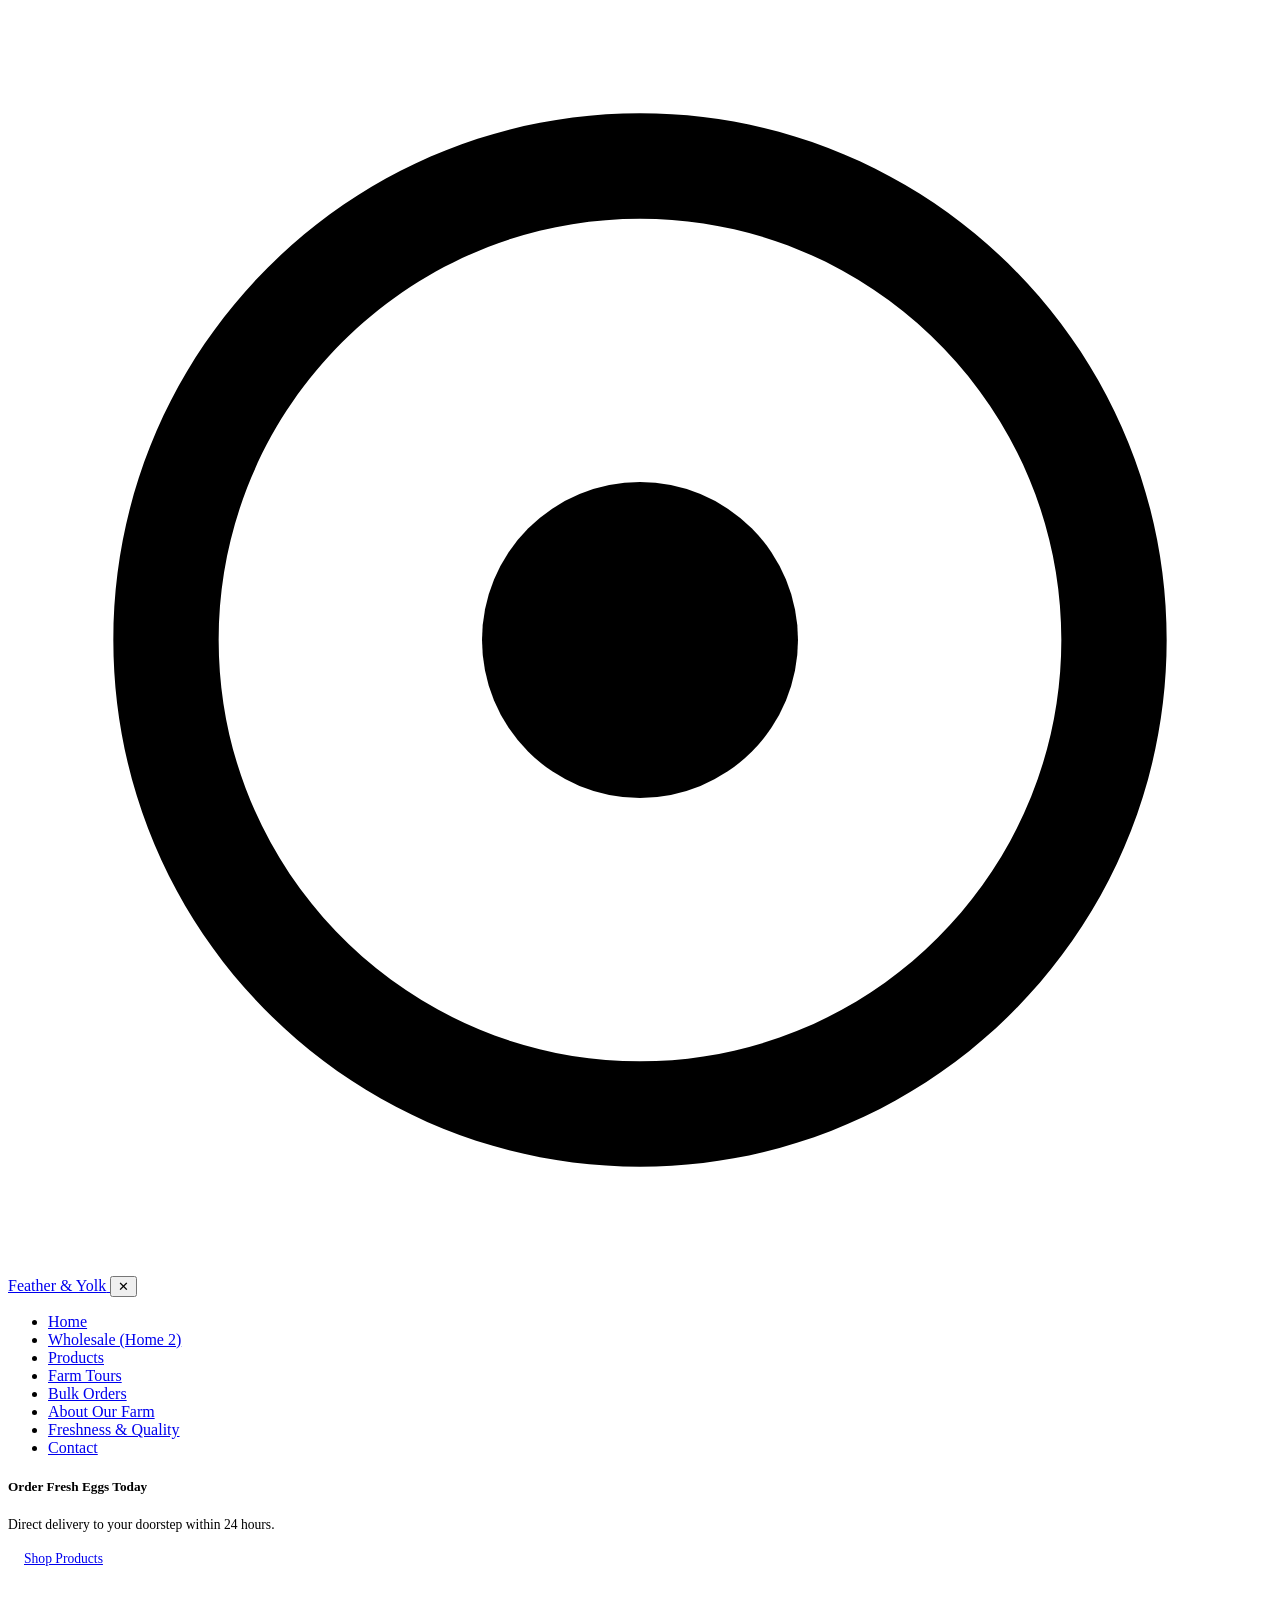
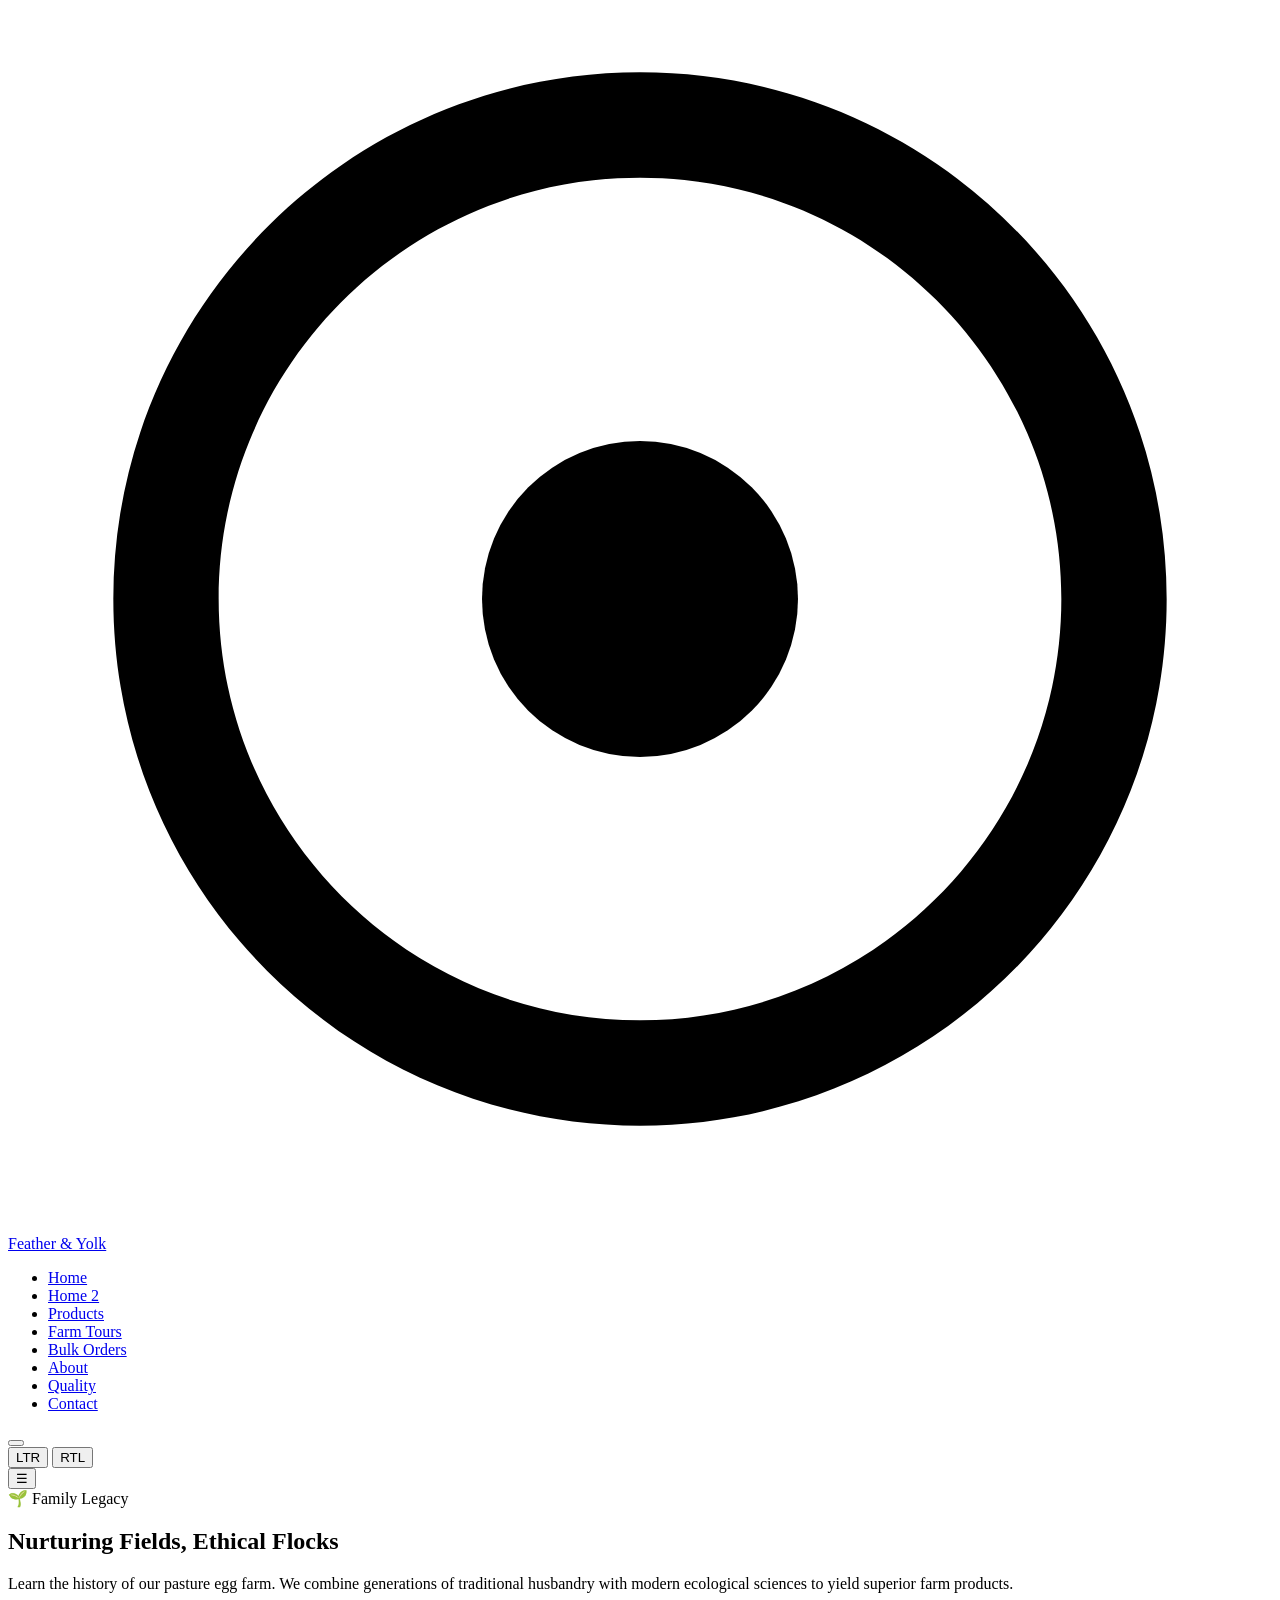
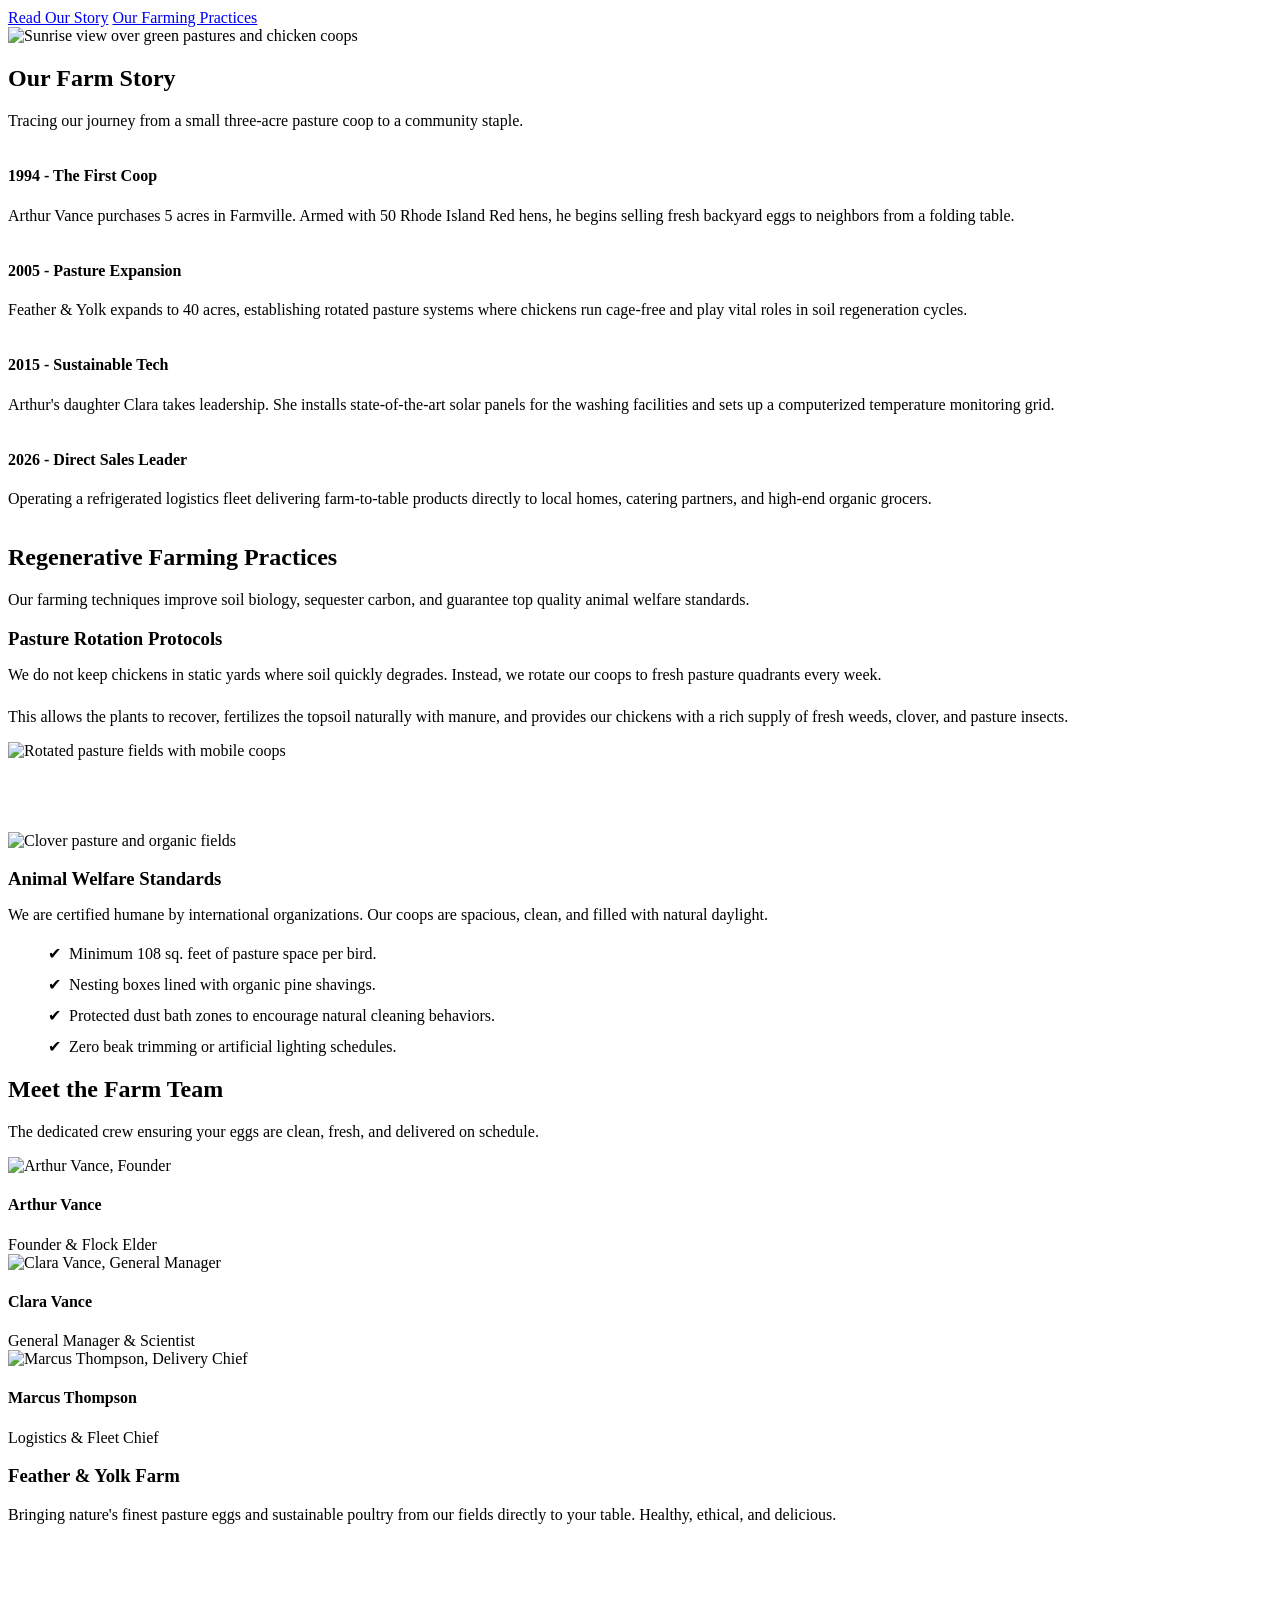
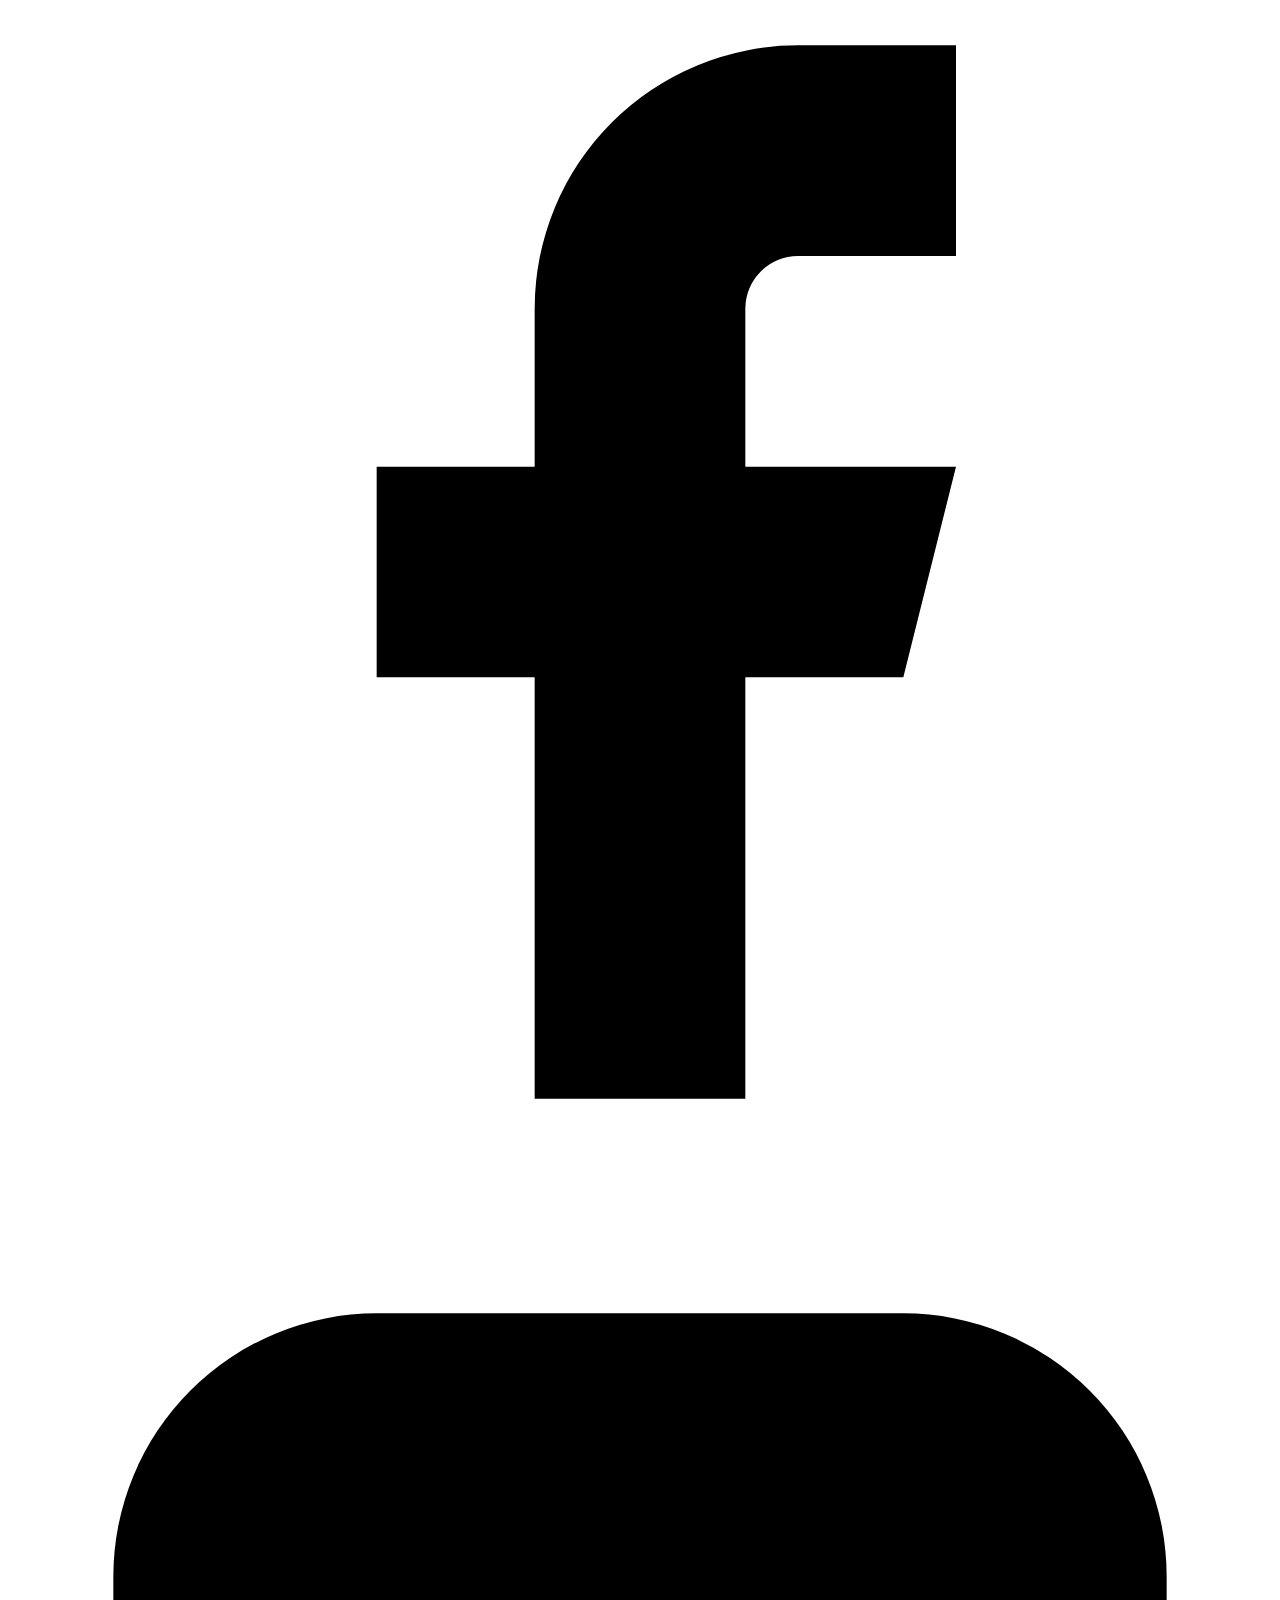
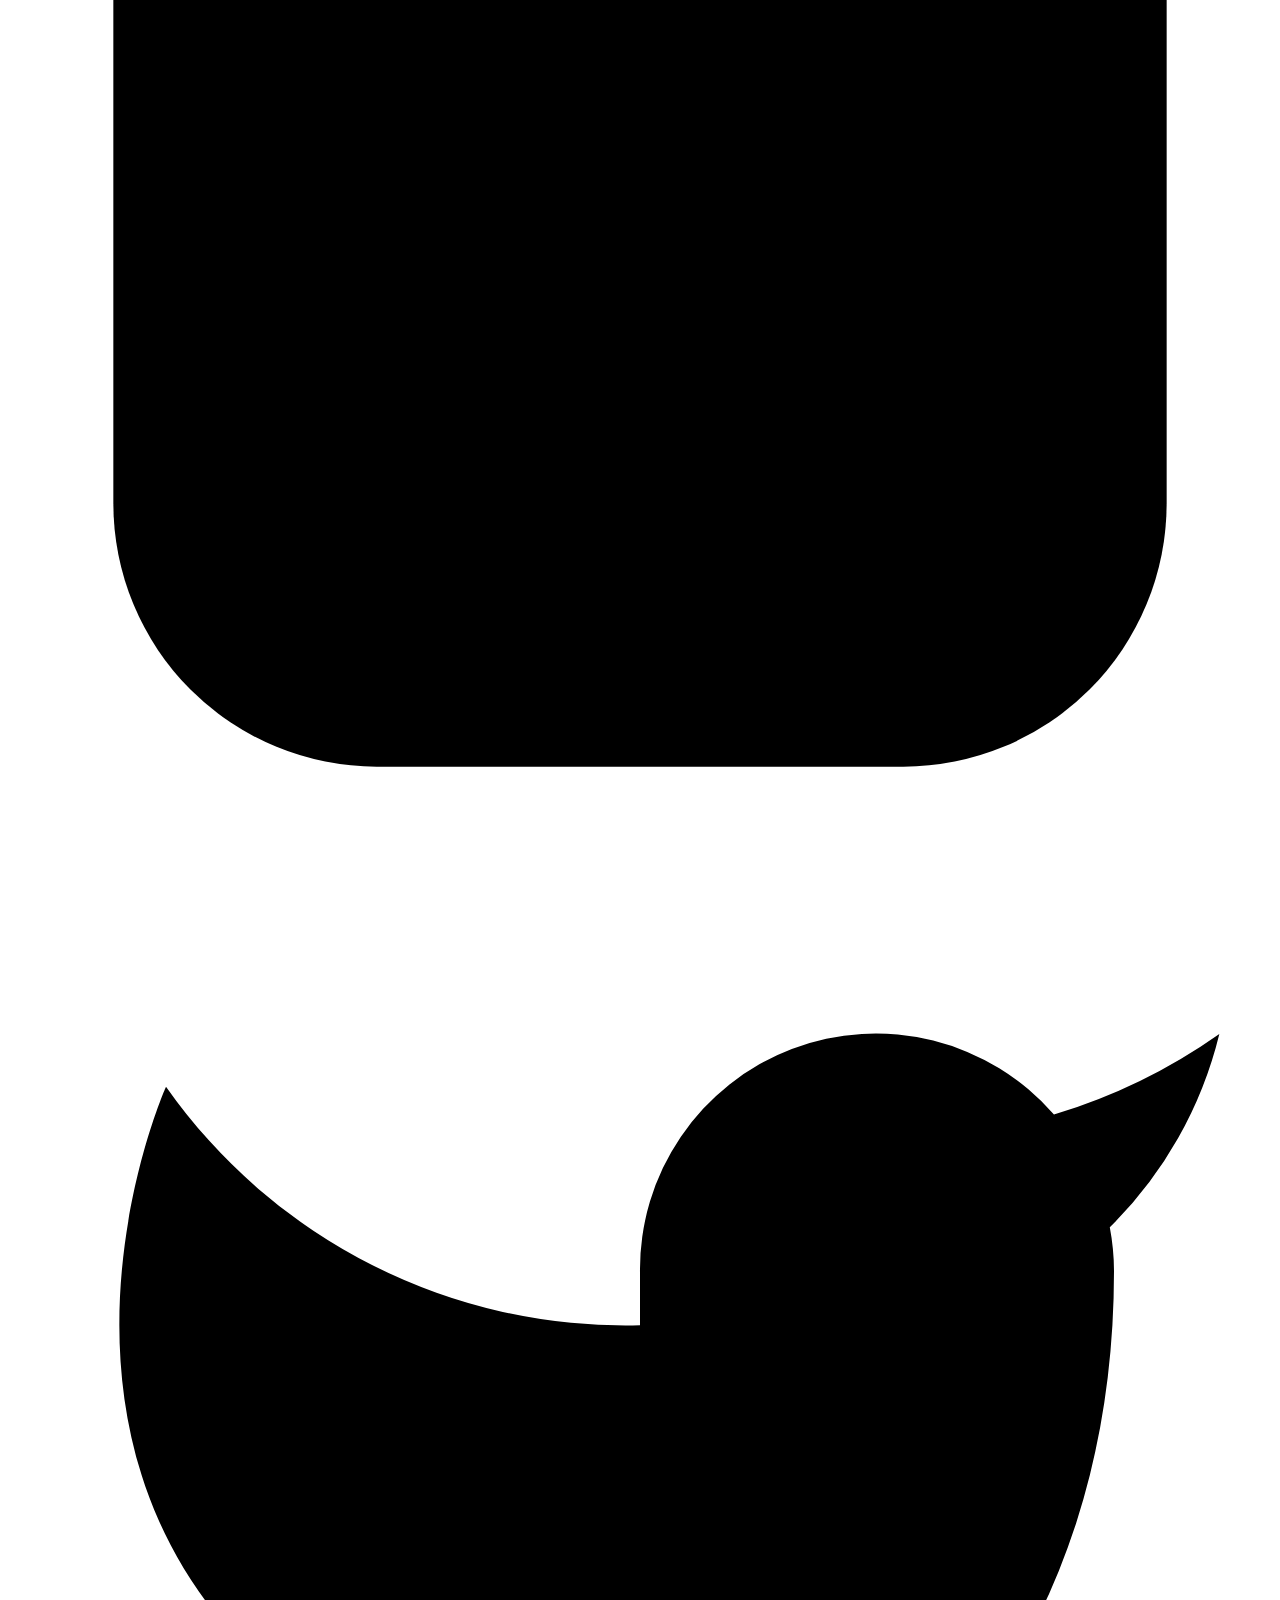
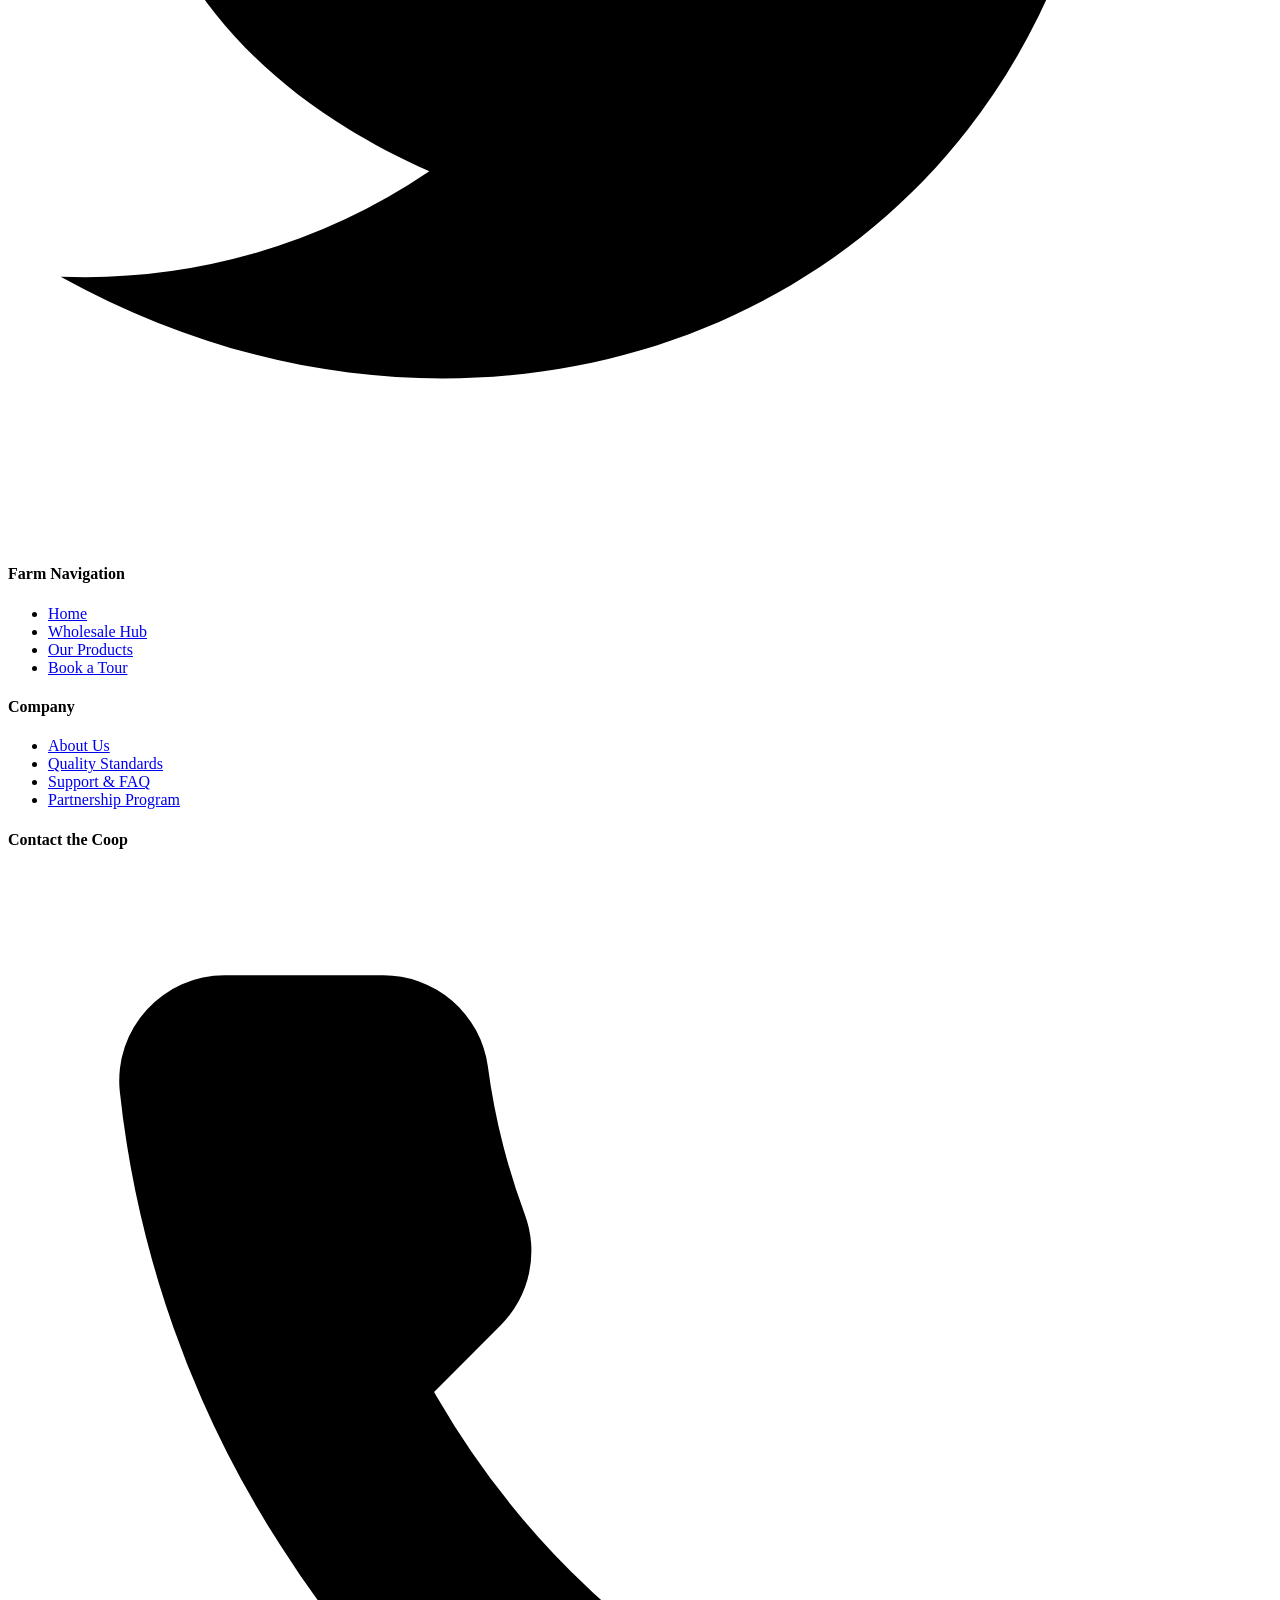
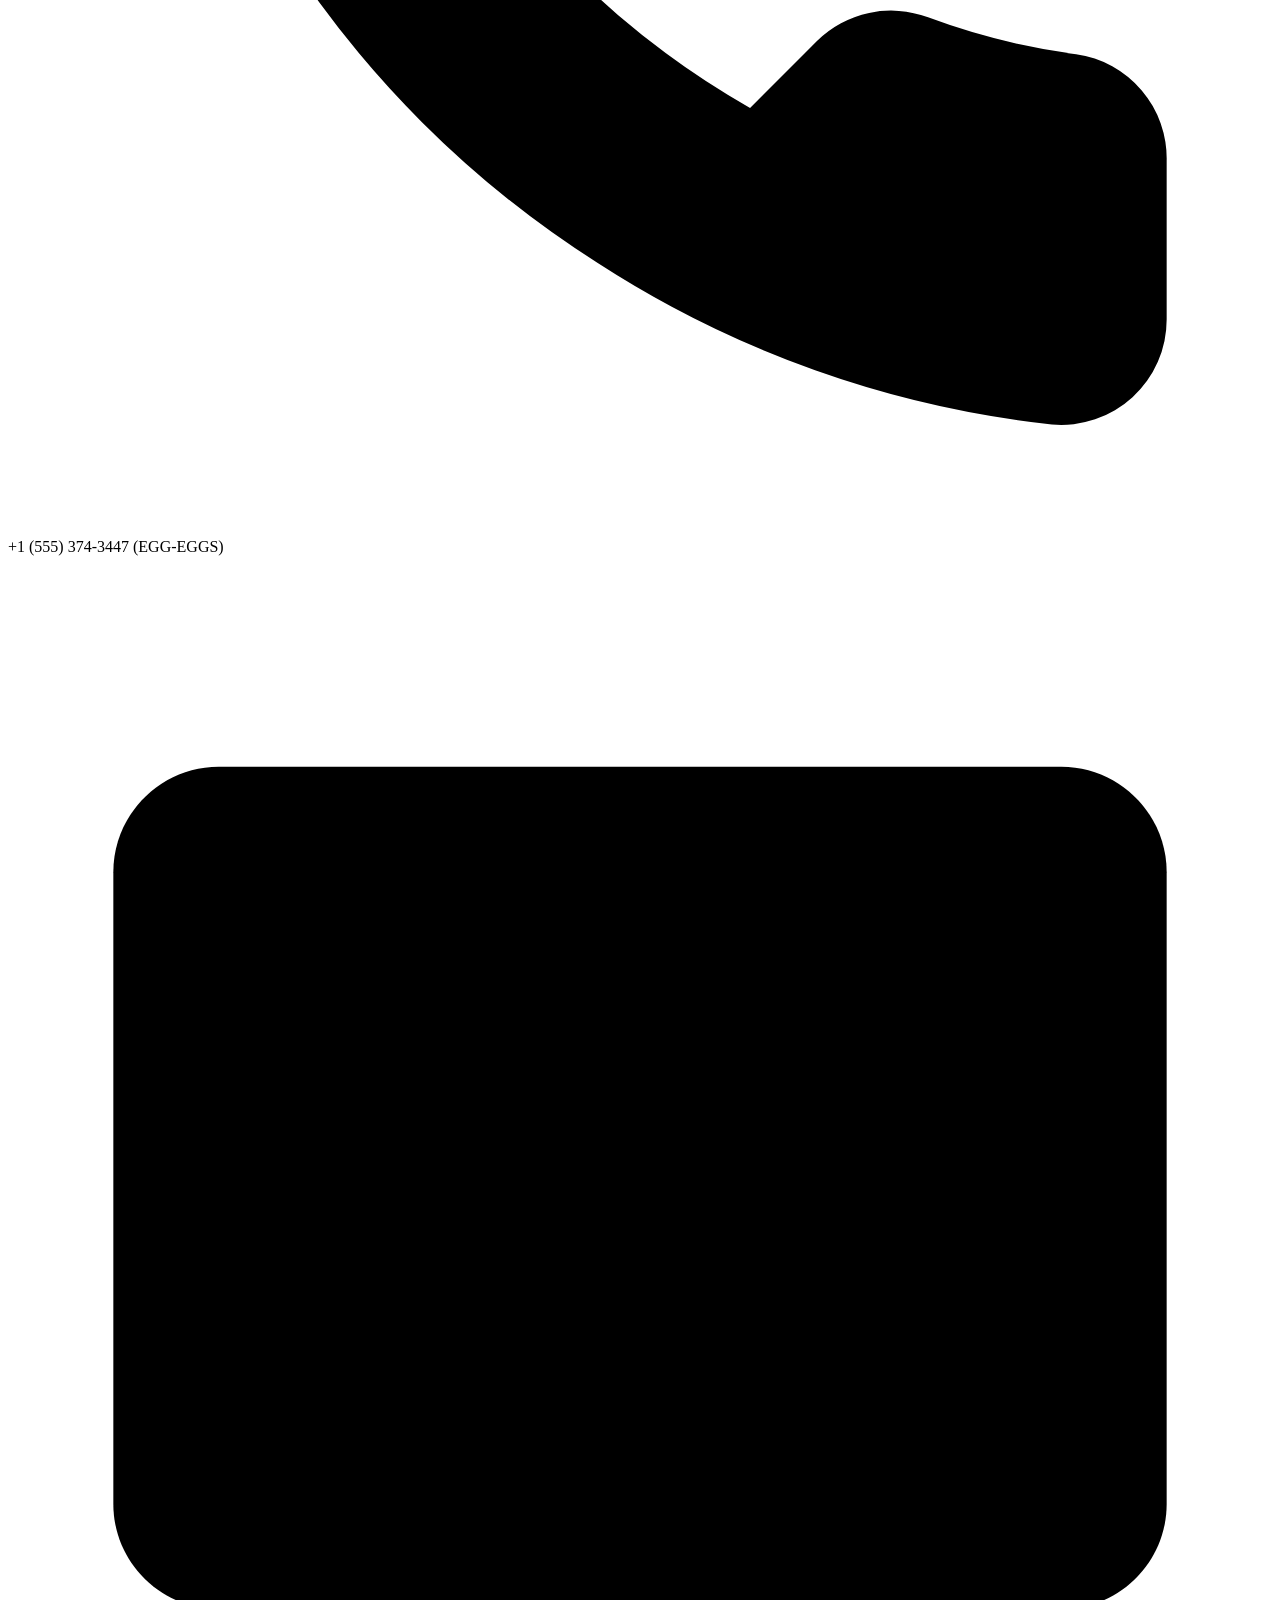
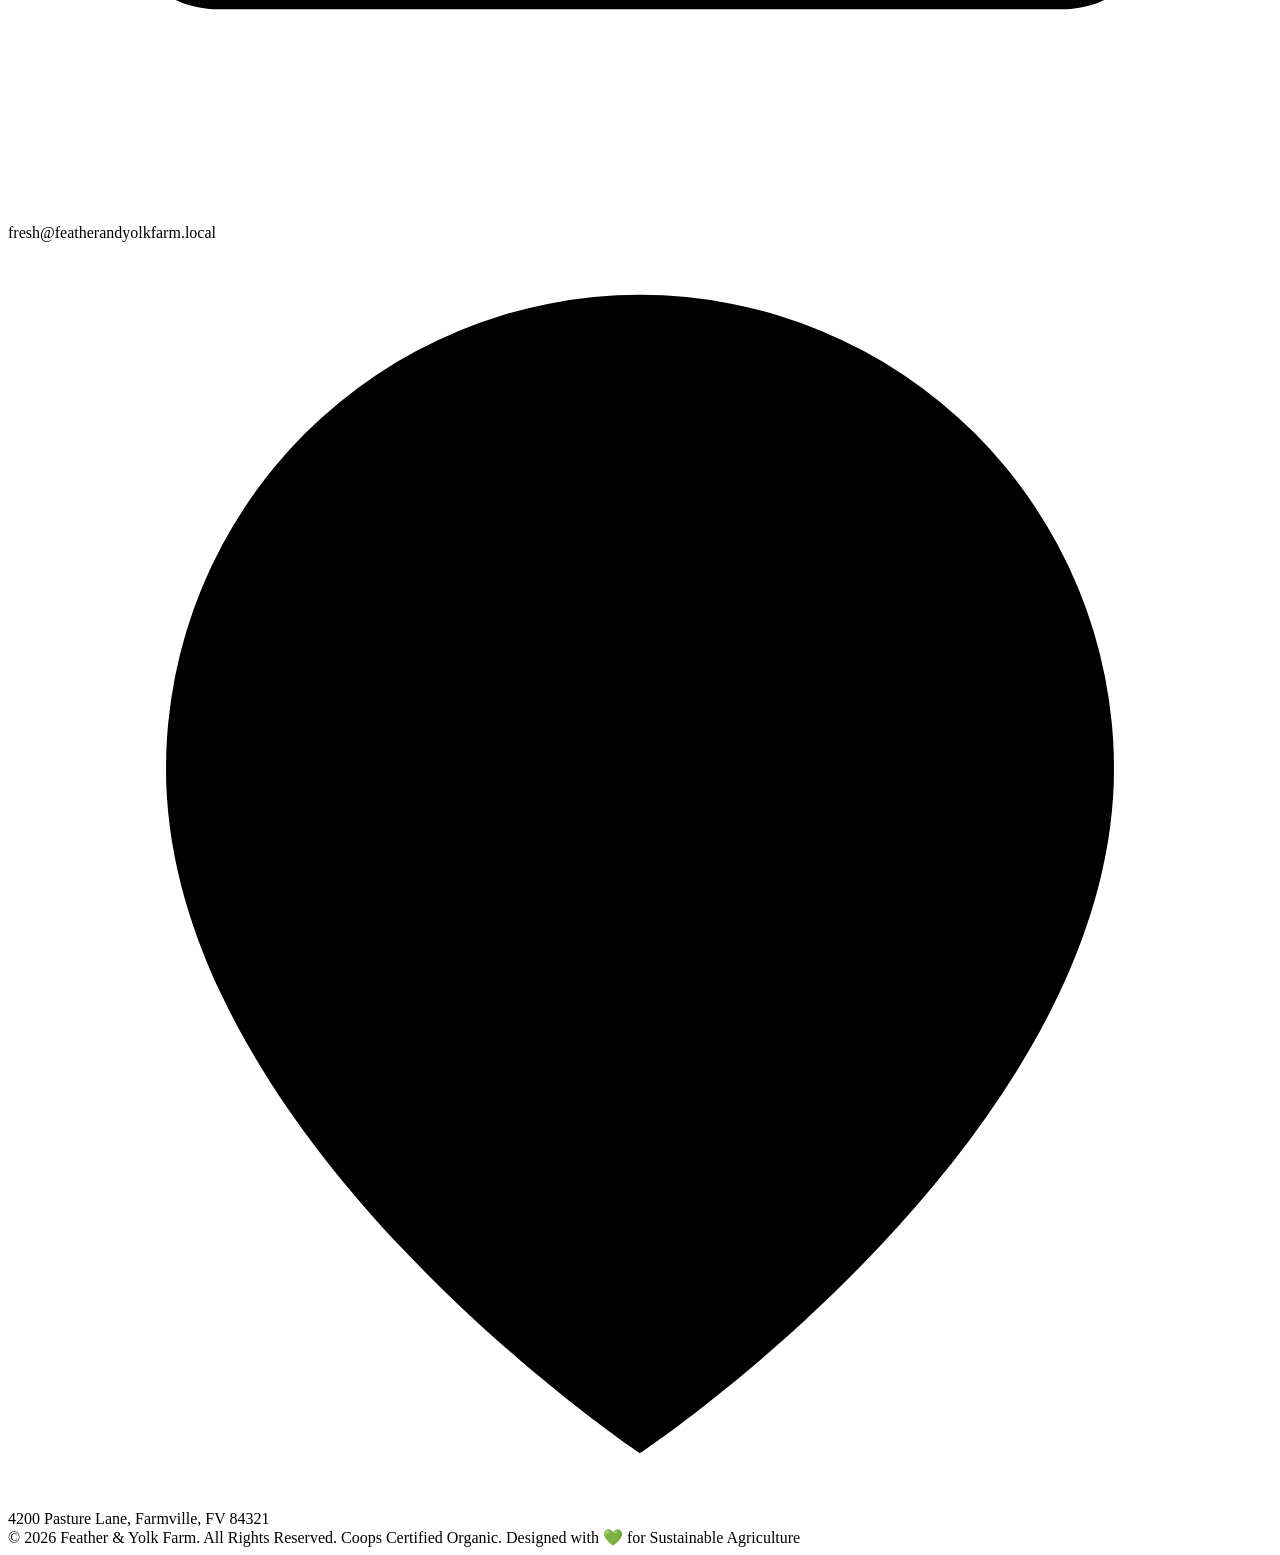
==== about.html @ 4bbc98f0 "commit" ====
<!DOCTYPE html>
<html lang="en">
<head>
  <meta charset="UTF-8">
  <meta name="viewport" content="width=device-width, initial-scale=1.0">
  <title>About Us & Sustainable Practices | Feather & Yolk Farm</title>
  <meta name="description" content="Discover the history of Feather & Yolk Farm. Learn about our cage-free, pasture-raised animal welfare standards and meet our dedicated family team.">
  <link rel="stylesheet" href="css/style.css">
</head>
<body>

  <!-- MOBILE SLIDE-IN MENU -->
  <div class="mobile-overlay"></div>
  <nav class="mobile-nav" aria-label="Mobile Navigation">
    <div class="mobile-nav-header">
      <a href="index.html" class="logo">
        <svg viewBox="0 0 24 24"><path d="M12 2C6.48 2 2 6.48 2 12s4.48 10 10 10 10-4.48 10-10S17.52 2 12 2zm0 18c-4.41 0-8-3.59-8-8s3.59-8 8-8 8 3.59 8 8-3.59 8-8 8z"/><circle cx="12" cy="12" r="3"/></svg>
        <span>Feather & Yolk</span>
      </a>
      <button class="mobile-nav-close btn-icon" aria-label="Close Mobile Menu">✕</button>
    </div>
    <ul class="mobile-menu-links">
      <li><a href="index.html" class="mobile-nav-link">Home</a></li>
      <li><a href="home2.html" class="mobile-nav-link">Wholesale (Home 2)</a></li>
      <li><a href="products.html" class="mobile-nav-link">Products</a></li>
      <li><a href="tours.html" class="mobile-nav-link">Farm Tours</a></li>
      <li><a href="bulk.html" class="mobile-nav-link">Bulk Orders</a></li>
      <li><a href="about.html" class="mobile-nav-link active">About Our Farm</a></li>
      <li><a href="quality.html" class="mobile-nav-link">Freshness & Quality</a></li>
      <li><a href="contact.html" class="mobile-nav-link">Contact</a></li>
    </ul>
    <div class="mobile-nav-cta">
      <h5>Order Fresh Eggs Today</h5>
      <p style="font-size: 0.85rem; margin-bottom: 1rem;">Direct delivery to your doorstep within 24 hours.</p>
      <a href="products.html" class="btn btn-primary" style="padding: 0.5rem 1rem; font-size: 0.85rem;">Shop Products</a>
    </div>
  </nav>

  <!-- MAIN NAVIGATION HEADER -->
  <header>
    <div class="container header-container">
      <a href="index.html" class="logo">
        <svg viewBox="0 0 24 24">
          <path d="M12 2C6.48 2 2 6.48 2 12s4.48 10 10 10 10-4.48 10-10S17.52 2 12 2zm0 18c-4.41 0-8-3.59-8-8s3.59-8 8-8 8 3.59 8 8-3.59 8-8 8z"/>
          <circle cx="12" cy="12" r="3"/>
        </svg>
        <span>Feather & Yolk</span>
      </a>
      
      <ul class="nav-menu">
        <li><a href="index.html" class="nav-link">Home</a></li>
        <li><a href="home2.html" class="nav-link">Home 2</a></li>
        <li><a href="products.html" class="nav-link">Products</a></li>
        <li><a href="tours.html" class="nav-link">Farm Tours</a></li>
        <li><a href="bulk.html" class="nav-link">Bulk Orders</a></li>
        <li><a href="about.html" class="nav-link active">About</a></li>
        <li><a href="quality.html" class="nav-link">Quality</a></li>
        <li><a href="contact.html" class="nav-link">Contact</a></li>
      </ul>

      <div class="nav-controls">
        <button class="theme-toggle" aria-label="Toggle Theme"></button>
        <div class="direction-toggle" aria-label="Toggle Layout Direction">
          <button type="button" class="dir-btn ltr-btn active" data-dir="ltr">LTR</button>
          <button type="button" class="dir-btn rtl-btn" data-dir="rtl">RTL</button>
          <span class="dir-slider"></span>
        </div>
        <button class="hamburger" aria-label="Open Mobile Menu">☰</button>
      </div>
    </div>
  </header>

  <main>
    <!-- ABOUT HERO -->
    <section class="hero" id="about-hero">
      <div class="container grid-2">
        <div class="hero-content">
          <div class="badge"><span>🌱 Family Legacy</span></div>
          <h1 class="hero-title">Nurturing Fields, <span>Ethical Flocks</span></h1>
          <p class="hero-subtitle">Learn the history of our pasture egg farm. We combine generations of traditional husbandry with modern ecological sciences to yield superior farm products.</p>
          <div class="hero-actions">
            <a href="#farm-story" class="btn btn-primary">Read Our Story</a>
            <a href="#practices" class="btn btn-secondary">Our Farming Practices</a>
          </div>
        </div>
        <div class="hero-image-container">
          <div class="hero-image-backdrop"></div>
          <img src="assets/farm_hero.png" alt="Sunrise view over green pastures and chicken coops" class="hero-img">
        </div>
      </div>
    </section>

    <!-- FARM STORY TIMELINE -->
    <section class="section section-bg" id="farm-story">
      <div class="container">
        <div class="section-header">
          <h2>Our Farm Story</h2>
          <p>Tracing our journey from a small three-acre pasture coop to a community staple.</p>
        </div>
        
        <div class="timeline" style="display: flex; flex-direction: column;">
          <div class="timeline-item">
            <div class="timeline-dot"></div>
            <div class="timeline-content">
              <h4>1994 - The First Coop</h4>
              <p>Arthur Vance purchases 5 acres in Farmville. Armed with 50 Rhode Island Red hens, he begins selling fresh backyard eggs to neighbors from a folding table.</p>
            </div>
          </div>
          <div class="timeline-item">
            <div class="timeline-dot"></div>
            <div class="timeline-content">
              <h4>2005 - Pasture Expansion</h4>
              <p>Feather & Yolk expands to 40 acres, establishing rotated pasture systems where chickens run cage-free and play vital roles in soil regeneration cycles.</p>
            </div>
          </div>
          <div class="timeline-item">
            <div class="timeline-dot"></div>
            <div class="timeline-content">
              <h4>2015 - Sustainable Tech</h4>
              <p>Arthur's daughter Clara takes leadership. She installs state-of-the-art solar panels for the washing facilities and sets up a computerized temperature monitoring grid.</p>
            </div>
          </div>
          <div class="timeline-item">
            <div class="timeline-dot"></div>
            <div class="timeline-content">
              <h4>2026 - Direct Sales Leader</h4>
              <p>Operating a refrigerated logistics fleet delivering farm-to-table products directly to local homes, catering partners, and high-end organic grocers.</p>
            </div>
          </div>
        </div>
      </div>
    </section>

    <!-- FARMING PRACTICES & WELFARE -->
    <section class="section" id="practices">
      <div class="container">
        <div class="section-header">
          <h2>Regenerative Farming Practices</h2>
          <p>Our farming techniques improve soil biology, sequester carbon, and guarantee top quality animal welfare standards.</p>
        </div>
        
        <div class="grid-2" style="margin-bottom: 4.5rem; align-items: center;">
          <div>
            <h3 style="margin-bottom: 1rem;">Pasture Rotation Protocols</h3>
            <p style="margin-bottom: 1.5rem; color: var(--text-secondary);">We do not keep chickens in static yards where soil quickly degrades. Instead, we rotate our coops to fresh pasture quadrants every week.</p>
            <p style="color: var(--text-secondary);">This allows the plants to recover, fertilizes the topsoil naturally with manure, and provides our chickens with a rich supply of fresh weeds, clover, and pasture insects.</p>
          </div>
          <div class="hero-image-container">
            <img src="assets/farm_tour.png" alt="Rotated pasture fields with mobile coops" style="border-radius: var(--border-radius-lg); width: 100%;">
          </div>
        </div>

        <div class="grid-2" style="align-items: center;">
          <div class="hero-image-container">
            <img src="assets/eggs_basket.png" alt="Clover pasture and organic fields" style="border-radius: var(--border-radius-lg); width: 100%; order: 2;">
          </div>
          <div>
            <h3 style="margin-bottom: 1rem;">Animal Welfare Standards</h3>
            <p style="margin-bottom: 1.25rem; color: var(--text-secondary);">We are certified humane by international organizations. Our coops are spacious, clean, and filled with natural daylight.</p>
            <ul style="list-style: none; display: flex; flex-direction: column; gap: 0.75rem;">
              <li style="display: flex; gap: 0.5rem; align-items: center;">
                <span style="color: var(--primary);">✔</span>
                <span>Minimum 108 sq. feet of pasture space per bird.</span>
              </li>
              <li style="display: flex; gap: 0.5rem; align-items: center;">
                <span style="color: var(--primary);">✔</span>
                <span>Nesting boxes lined with organic pine shavings.</span>
              </li>
              <li style="display: flex; gap: 0.5rem; align-items: center;">
                <span style="color: var(--primary);">✔</span>
                <span>Protected dust bath zones to encourage natural cleaning behaviors.</span>
              </li>
              <li style="display: flex; gap: 0.5rem; align-items: center;">
                <span style="color: var(--primary);">✔</span>
                <span>Zero beak trimming or artificial lighting schedules.</span>
              </li>
            </ul>
          </div>
        </div>
      </div>
    </section>

    <!-- MEET THE TEAM -->
    <section class="section section-bg" id="team-members">
      <div class="container">
        <div class="section-header">
          <h2>Meet the Farm Team</h2>
          <p>The dedicated crew ensuring your eggs are clean, fresh, and delivered on schedule.</p>
        </div>
        <div class="grid-3">
          <div class="team-card">
            <div class="team-image-wrapper">
              <img src="assets/farm_tour.png" alt="Arthur Vance, Founder" style="object-position: top;">
            </div>
            <div class="team-info">
              <h4>Arthur Vance</h4>
              <span>Founder & Flock Elder</span>
            </div>
          </div>
          <div class="team-card">
            <div class="team-image-wrapper">
              <img src="assets/farm_hero.png" alt="Clara Vance, General Manager" style="object-position: center;">
            </div>
            <div class="team-info">
              <h4>Clara Vance</h4>
              <span>General Manager & Scientist</span>
            </div>
          </div>
          <div class="team-card">
            <div class="team-image-wrapper">
              <img src="assets/eggs_basket.png" alt="Marcus Thompson, Delivery Chief" style="object-position: bottom;">
            </div>
            <div class="team-info">
              <h4>Marcus Thompson</h4>
              <span>Logistics & Fleet Chief</span>
            </div>
          </div>
        </div>
      </div>
    </section>
  </main>

  <!-- FOOTER -->
  <footer>
    <div class="container">
      <div class="footer-top">
        <div class="footer-brand">
          <h3>Feather & Yolk Farm</h3>
          <p>Bringing nature's finest pasture eggs and sustainable poultry from our fields directly to your table. Healthy, ethical, and delicious.</p>
          <div class="footer-socials">
            <a href="#" aria-label="Facebook">
              <svg viewBox="0 0 24 24"><path d="M18 2h-3a5 5 0 0 0-5 5v3H7v4h3v8h4v-8h3l1-4h-4V7a1 1 0 0 1 1-1h3z"/></svg>
            </a>
            <a href="#" aria-label="Instagram">
              <svg viewBox="0 0 24 24"><rect x="2" y="2" width="20" height="20" rx="5" ry="5"/><path d="M16 11.37A4 4 0 1 1 12.63 8 4 4 0 0 1 16 11.37zM17.5 6.5h.01"/></svg>
            </a>
            <a href="#" aria-label="Twitter">
              <svg viewBox="0 0 24 24"><path d="M23 3a10.9 10.9 0 0 1-3.14 1.53 4.48 4.48 0 0 0-7.86 3v1A10.66 10.66 0 0 1 3 4s-4 9 5 13a11.64 11.64 0 0 1-7 2c9 5 20 0 20-11.5a4.5 4.5 0 0 0-.08-.83A7.72 7.72 0 0 0 23 3z"/></svg>
            </a>
          </div>
        </div>
        <div class="footer-links-col">
          <h4>Farm Navigation</h4>
          <ul class="footer-links">
            <li><a href="index.html">Home</a></li>
            <li><a href="home2.html">Wholesale Hub</a></li>
            <li><a href="products.html">Our Products</a></li>
            <li><a href="tours.html">Book a Tour</a></li>
          </ul>
        </div>
        <div class="footer-links-col">
          <h4>Company</h4>
          <ul class="footer-links">
            <li><a href="about.html">About Us</a></li>
            <li><a href="quality.html">Quality Standards</a></li>
            <li><a href="contact.html">Support & FAQ</a></li>
            <li><a href="bulk.html">Partnership Program</a></li>
          </ul>
        </div>
        <div class="footer-contact-col">
          <h4>Contact the Coop</h4>
          <div class="footer-contact-info">
            <div class="footer-contact-item">
              <svg viewBox="0 0 24 24"><path d="M22 16.92v3a2 2 0 0 1-2.18 2 19.79 19.79 0 0 1-8.63-3.07 19.5 19.5 0 0 1-6-6 19.79 19.79 0 0 1-3.07-8.67A2 2 0 0 1 4.11 2h3a2 2 0 0 1 2 1.72 12.84 12.84 0 0 0 .7 2.81 2 2 0 0 1-.45 2.11L8.09 9.91a16 16 0 0 0 6 6l1.27-1.27a2 2 0 0 1 2.11-.45 12.84 12.84 0 0 0 2.81.7A2 2 0 0 1 22 16.92z"/></svg>
              <span>+1 (555) 374-3447 (EGG-EGGS)</span>
            </div>
            <div class="footer-contact-item">
              <svg viewBox="0 0 24 24"><path d="M4 4h16c1.1 0 2 .9 2 2v12c0 1.1-.9 2-2 2H4c-1.1 0-2-.9-2-2V6c0-1.1.9-2 2-2z"/><polyline points="22,6 12,13 2,6"/></svg>
              <span>fresh@featherandyolkfarm.local</span>
            </div>
            <div class="footer-contact-item">
              <svg viewBox="0 0 24 24"><path d="M21 10c0 7-9 13-9 13s-9-6-9-13a9 9 0 0 1 18 0z"/><circle cx="12" cy="10" r="3"/></svg>
              <span>4200 Pasture Lane, Farmville, FV 84321</span>
            </div>
          </div>
        </div>
      </div>
      <div class="footer-bottom">
        <span>© 2026 Feather & Yolk Farm. All Rights Reserved. Coops Certified Organic.</span>
        <span>Designed with 💚 for Sustainable Agriculture</span>
      </div>
    </div>
  </footer>

  <script src="js/main.js"></script>
</body>
</html>
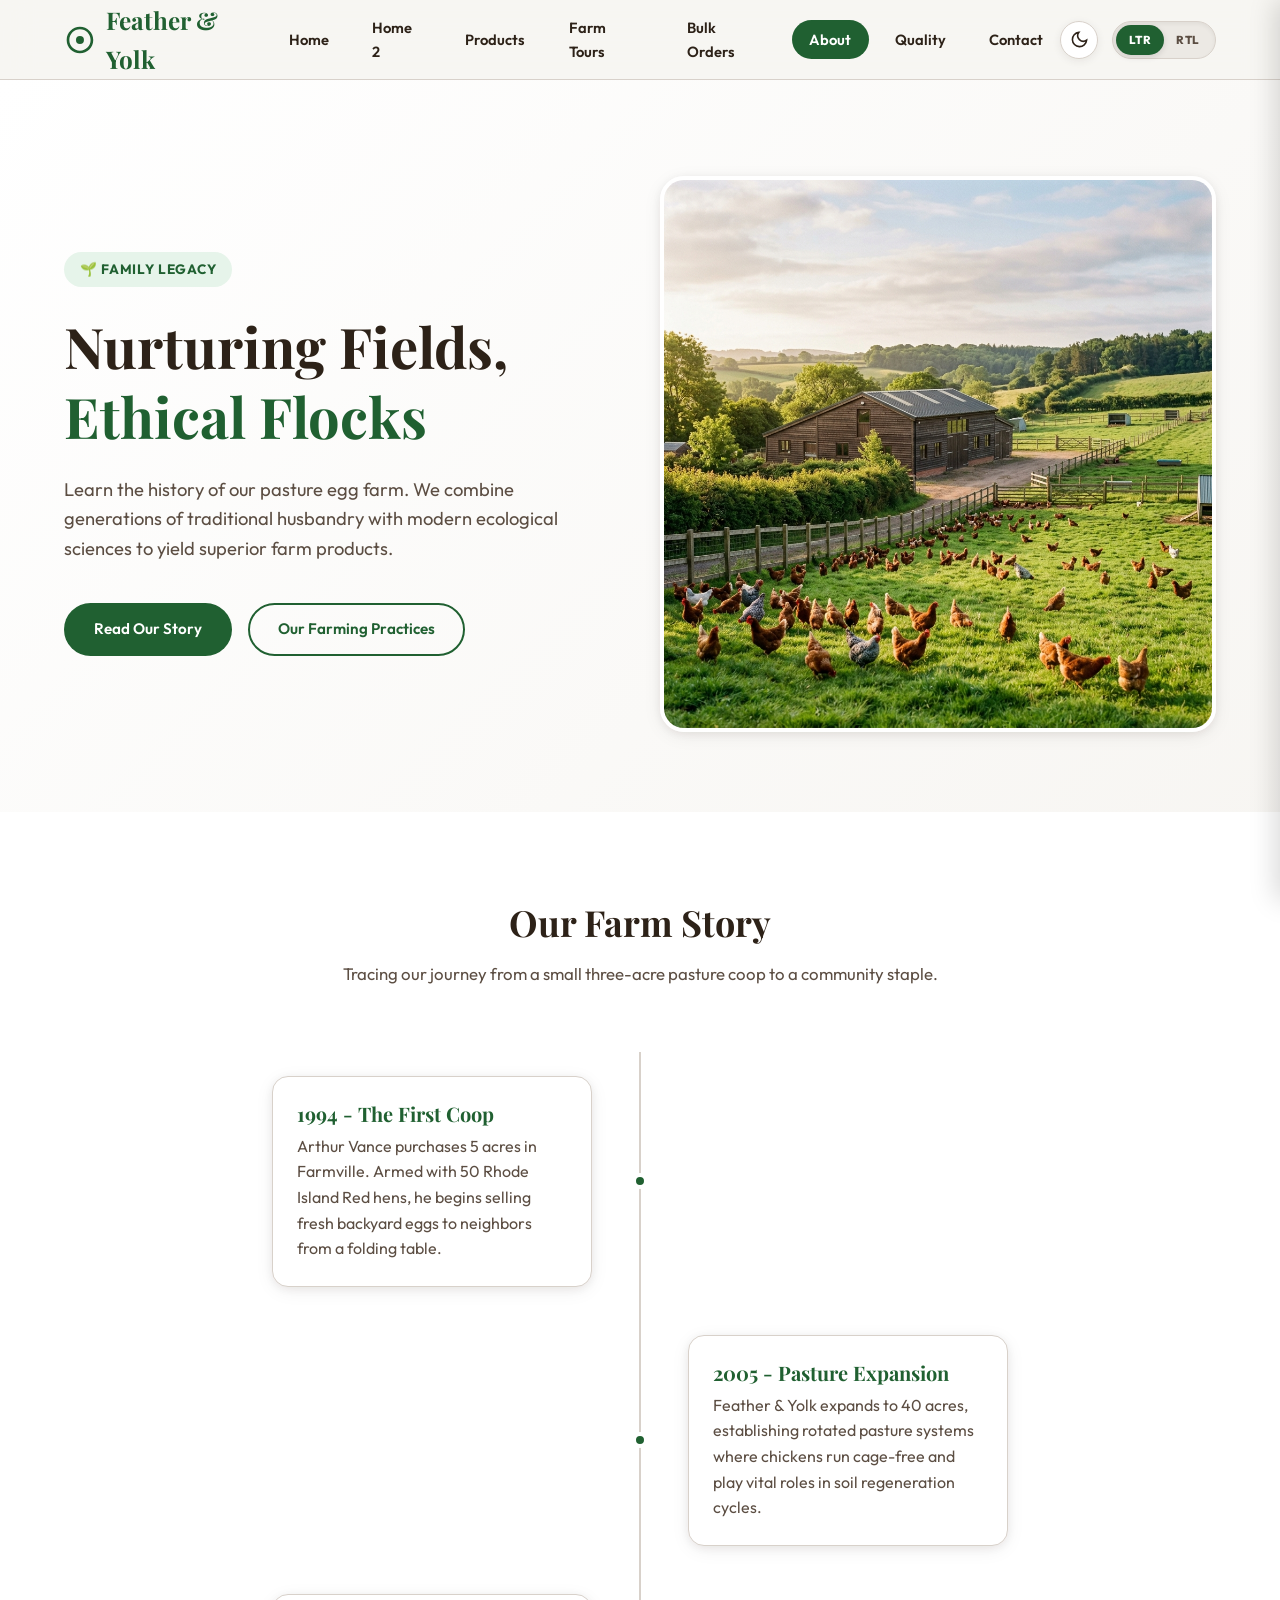
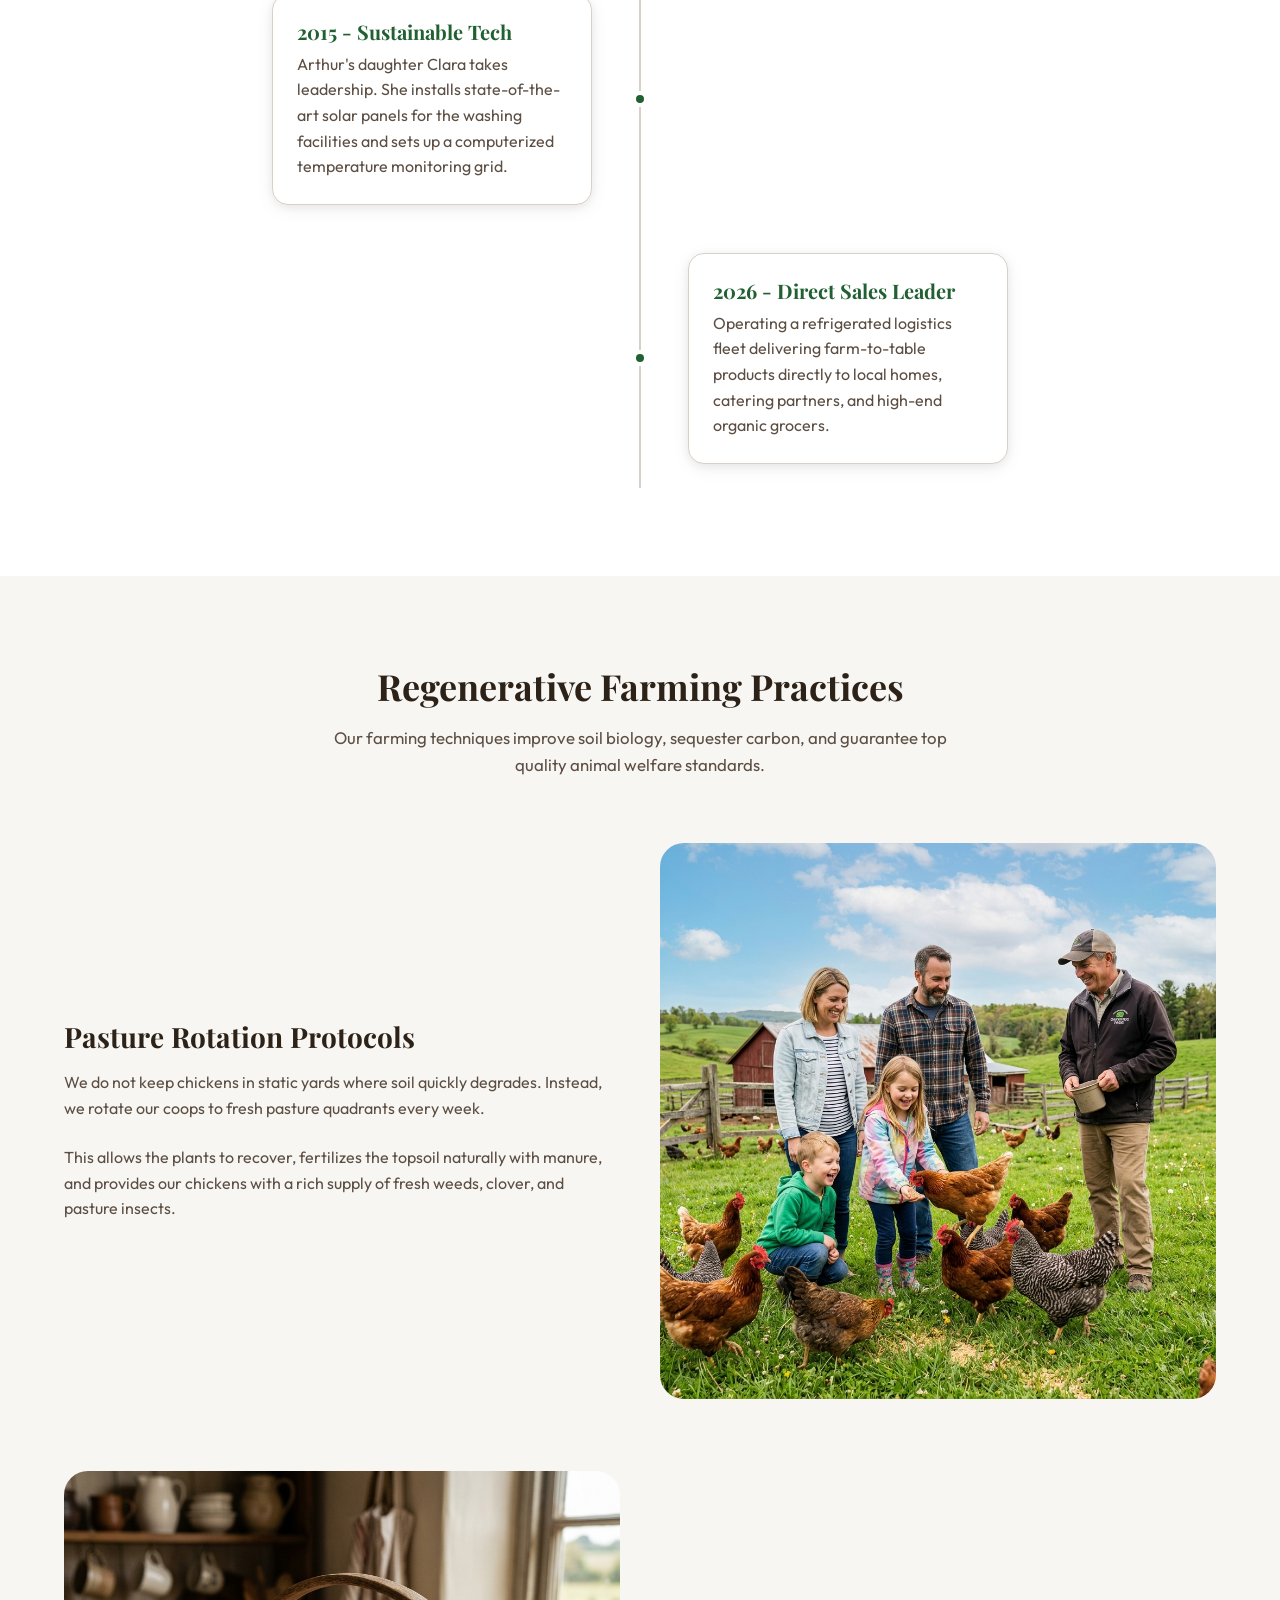
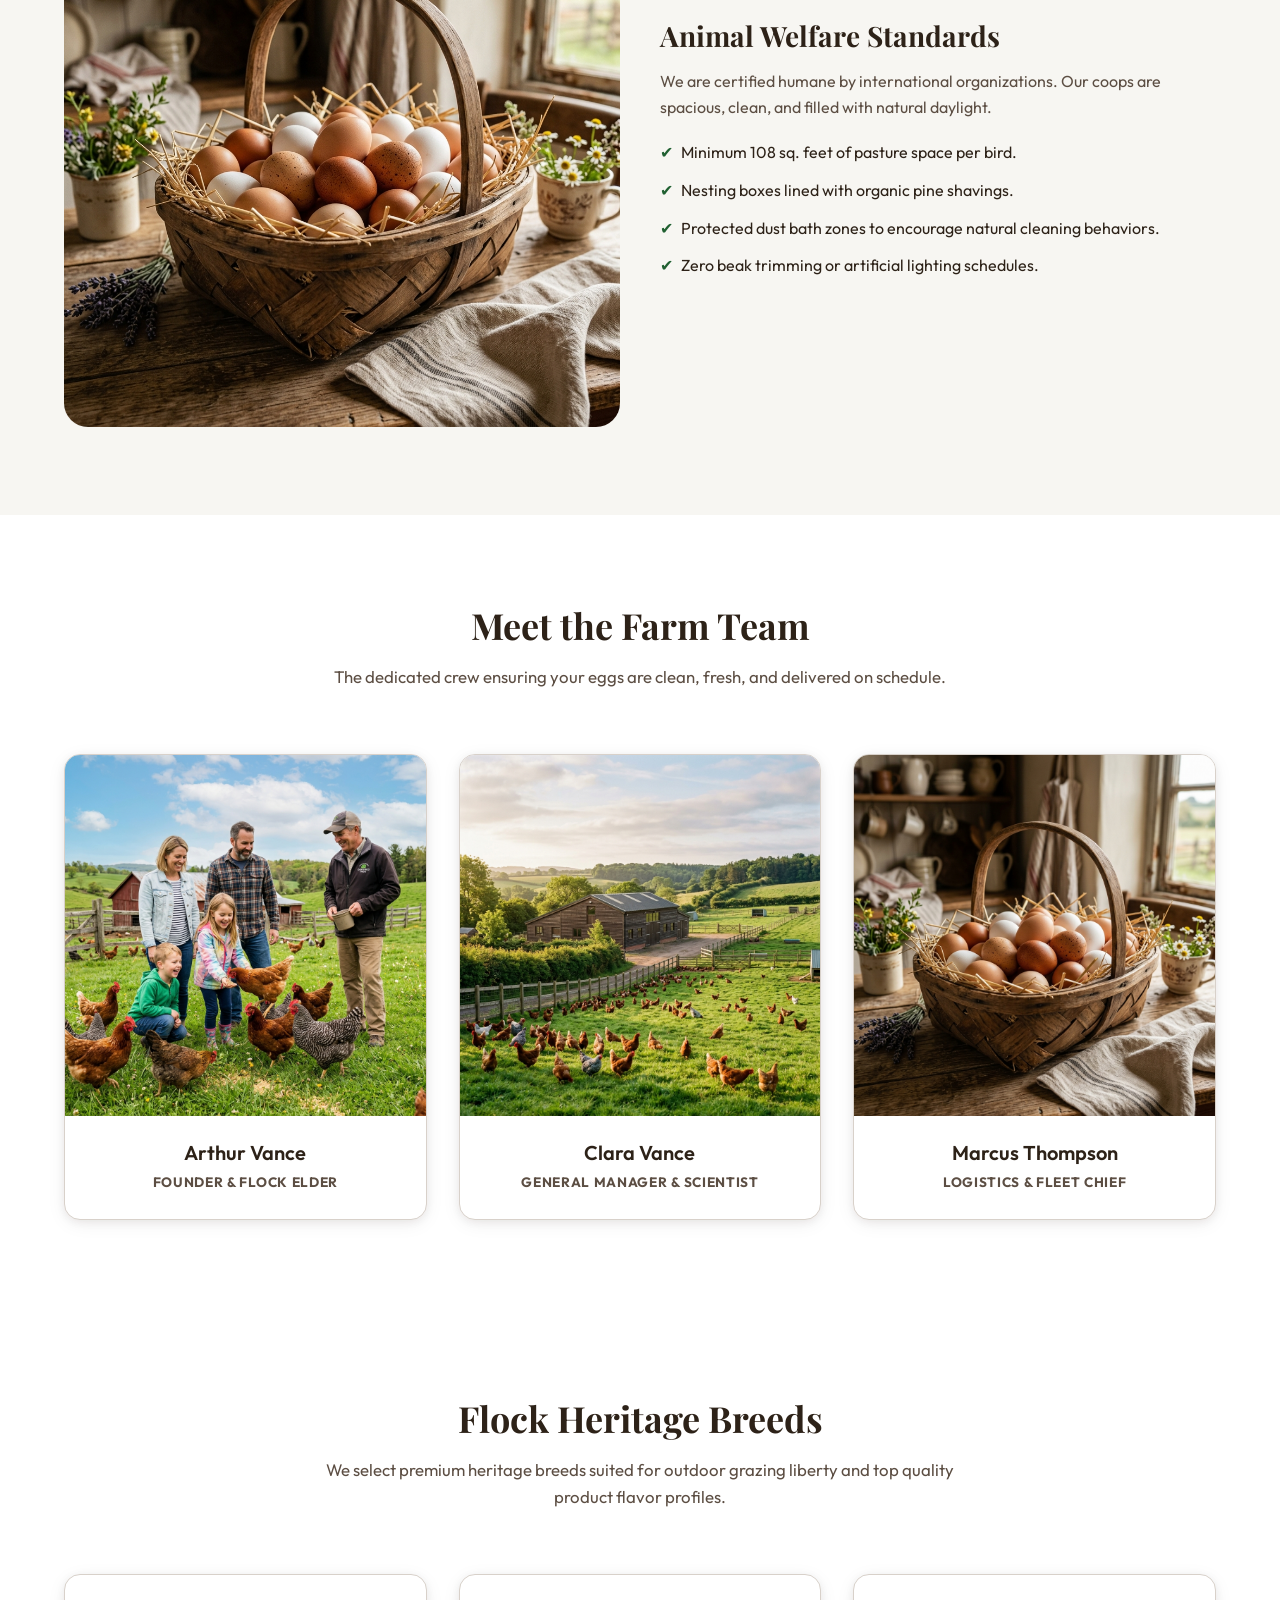
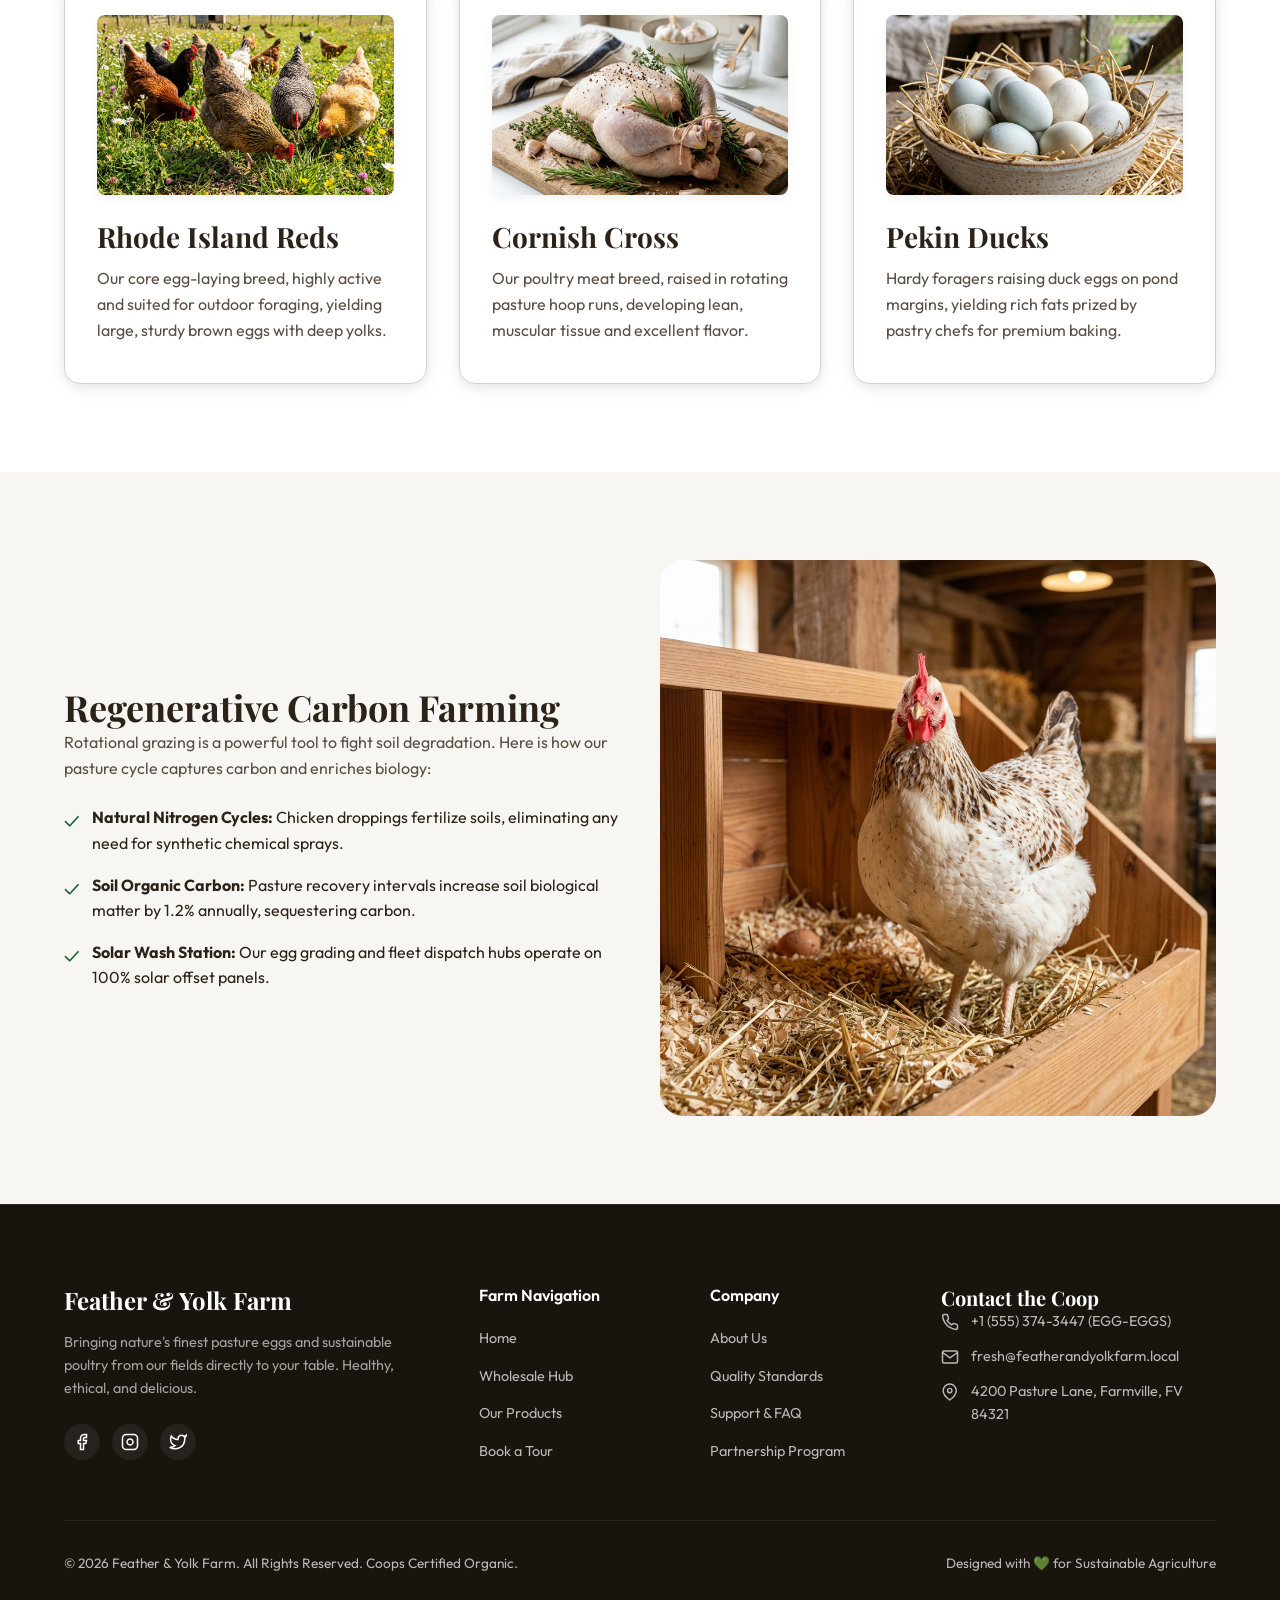
==== commit f85103e5: "commit" ====
--- a/about.html
+++ b/about.html
@@ -1,287 +1,348 @@
-<!DOCTYPE html>
-<html lang="en">
-<head>
-  <meta charset="UTF-8">
-  <meta name="viewport" content="width=device-width, initial-scale=1.0">
-  <title>About Us & Sustainable Practices | Feather & Yolk Farm</title>
-  <meta name="description" content="Discover the history of Feather & Yolk Farm. Learn about our cage-free, pasture-raised animal welfare standards and meet our dedicated family team.">
-  <link rel="stylesheet" href="css/style.css">
-</head>
-<body>
-
-  <!-- MOBILE SLIDE-IN MENU -->
-  <div class="mobile-overlay"></div>
-  <nav class="mobile-nav" aria-label="Mobile Navigation">
-    <div class="mobile-nav-header">
-      <a href="index.html" class="logo">
-        <svg viewBox="0 0 24 24"><path d="M12 2C6.48 2 2 6.48 2 12s4.48 10 10 10 10-4.48 10-10S17.52 2 12 2zm0 18c-4.41 0-8-3.59-8-8s3.59-8 8-8 8 3.59 8 8-3.59 8-8 8z"/><circle cx="12" cy="12" r="3"/></svg>
-        <span>Feather & Yolk</span>
-      </a>
-      <button class="mobile-nav-close btn-icon" aria-label="Close Mobile Menu">✕</button>
-    </div>
-    <ul class="mobile-menu-links">
-      <li><a href="index.html" class="mobile-nav-link">Home</a></li>
-      <li><a href="home2.html" class="mobile-nav-link">Wholesale (Home 2)</a></li>
-      <li><a href="products.html" class="mobile-nav-link">Products</a></li>
-      <li><a href="tours.html" class="mobile-nav-link">Farm Tours</a></li>
-      <li><a href="bulk.html" class="mobile-nav-link">Bulk Orders</a></li>
-      <li><a href="about.html" class="mobile-nav-link active">About Our Farm</a></li>
-      <li><a href="quality.html" class="mobile-nav-link">Freshness & Quality</a></li>
-      <li><a href="contact.html" class="mobile-nav-link">Contact</a></li>
-    </ul>
-    <div class="mobile-nav-cta">
-      <h5>Order Fresh Eggs Today</h5>
-      <p style="font-size: 0.85rem; margin-bottom: 1rem;">Direct delivery to your doorstep within 24 hours.</p>
-      <a href="products.html" class="btn btn-primary" style="padding: 0.5rem 1rem; font-size: 0.85rem;">Shop Products</a>
-    </div>
-  </nav>
-
-  <!-- MAIN NAVIGATION HEADER -->
-  <header>
-    <div class="container header-container">
-      <a href="index.html" class="logo">
-        <svg viewBox="0 0 24 24">
-          <path d="M12 2C6.48 2 2 6.48 2 12s4.48 10 10 10 10-4.48 10-10S17.52 2 12 2zm0 18c-4.41 0-8-3.59-8-8s3.59-8 8-8 8 3.59 8 8-3.59 8-8 8z"/>
-          <circle cx="12" cy="12" r="3"/>
-        </svg>
-        <span>Feather & Yolk</span>
-      </a>
-      
-      <ul class="nav-menu">
-        <li><a href="index.html" class="nav-link">Home</a></li>
-        <li><a href="home2.html" class="nav-link">Home 2</a></li>
-        <li><a href="products.html" class="nav-link">Products</a></li>
-        <li><a href="tours.html" class="nav-link">Farm Tours</a></li>
-        <li><a href="bulk.html" class="nav-link">Bulk Orders</a></li>
-        <li><a href="about.html" class="nav-link active">About</a></li>
-        <li><a href="quality.html" class="nav-link">Quality</a></li>
-        <li><a href="contact.html" class="nav-link">Contact</a></li>
-      </ul>
-
-      <div class="nav-controls">
-        <button class="theme-toggle" aria-label="Toggle Theme"></button>
-        <div class="direction-toggle" aria-label="Toggle Layout Direction">
-          <button type="button" class="dir-btn ltr-btn active" data-dir="ltr">LTR</button>
-          <button type="button" class="dir-btn rtl-btn" data-dir="rtl">RTL</button>
-          <span class="dir-slider"></span>
-        </div>
-        <button class="hamburger" aria-label="Open Mobile Menu">☰</button>
-      </div>
-    </div>
-  </header>
-
-  <main>
-    <!-- ABOUT HERO -->
-    <section class="hero" id="about-hero">
-      <div class="container grid-2">
-        <div class="hero-content">
-          <div class="badge"><span>🌱 Family Legacy</span></div>
-          <h1 class="hero-title">Nurturing Fields, <span>Ethical Flocks</span></h1>
-          <p class="hero-subtitle">Learn the history of our pasture egg farm. We combine generations of traditional husbandry with modern ecological sciences to yield superior farm products.</p>
-          <div class="hero-actions">
-            <a href="#farm-story" class="btn btn-primary">Read Our Story</a>
-            <a href="#practices" class="btn btn-secondary">Our Farming Practices</a>
-          </div>
-        </div>
-        <div class="hero-image-container">
-          <div class="hero-image-backdrop"></div>
-          <img src="assets/farm_hero.png" alt="Sunrise view over green pastures and chicken coops" class="hero-img">
-        </div>
-      </div>
-    </section>
-
-    <!-- FARM STORY TIMELINE -->
-    <section class="section section-bg" id="farm-story">
-      <div class="container">
-        <div class="section-header">
-          <h2>Our Farm Story</h2>
-          <p>Tracing our journey from a small three-acre pasture coop to a community staple.</p>
-        </div>
-        
-        <div class="timeline" style="display: flex; flex-direction: column;">
-          <div class="timeline-item">
-            <div class="timeline-dot"></div>
-            <div class="timeline-content">
-              <h4>1994 - The First Coop</h4>
-              <p>Arthur Vance purchases 5 acres in Farmville. Armed with 50 Rhode Island Red hens, he begins selling fresh backyard eggs to neighbors from a folding table.</p>
-            </div>
-          </div>
-          <div class="timeline-item">
-            <div class="timeline-dot"></div>
-            <div class="timeline-content">
-              <h4>2005 - Pasture Expansion</h4>
-              <p>Feather & Yolk expands to 40 acres, establishing rotated pasture systems where chickens run cage-free and play vital roles in soil regeneration cycles.</p>
-            </div>
-          </div>
-          <div class="timeline-item">
-            <div class="timeline-dot"></div>
-            <div class="timeline-content">
-              <h4>2015 - Sustainable Tech</h4>
-              <p>Arthur's daughter Clara takes leadership. She installs state-of-the-art solar panels for the washing facilities and sets up a computerized temperature monitoring grid.</p>
-            </div>
-          </div>
-          <div class="timeline-item">
-            <div class="timeline-dot"></div>
-            <div class="timeline-content">
-              <h4>2026 - Direct Sales Leader</h4>
-              <p>Operating a refrigerated logistics fleet delivering farm-to-table products directly to local homes, catering partners, and high-end organic grocers.</p>
-            </div>
-          </div>
-        </div>
-      </div>
-    </section>
-
-    <!-- FARMING PRACTICES & WELFARE -->
-    <section class="section" id="practices">
-      <div class="container">
-        <div class="section-header">
-          <h2>Regenerative Farming Practices</h2>
-          <p>Our farming techniques improve soil biology, sequester carbon, and guarantee top quality animal welfare standards.</p>
-        </div>
-        
-        <div class="grid-2" style="margin-bottom: 4.5rem; align-items: center;">
-          <div>
-            <h3 style="margin-bottom: 1rem;">Pasture Rotation Protocols</h3>
-            <p style="margin-bottom: 1.5rem; color: var(--text-secondary);">We do not keep chickens in static yards where soil quickly degrades. Instead, we rotate our coops to fresh pasture quadrants every week.</p>
-            <p style="color: var(--text-secondary);">This allows the plants to recover, fertilizes the topsoil naturally with manure, and provides our chickens with a rich supply of fresh weeds, clover, and pasture insects.</p>
-          </div>
-          <div class="hero-image-container">
-            <img src="assets/farm_tour.png" alt="Rotated pasture fields with mobile coops" style="border-radius: var(--border-radius-lg); width: 100%;">
-          </div>
-        </div>
-
-        <div class="grid-2" style="align-items: center;">
-          <div class="hero-image-container">
-            <img src="assets/eggs_basket.png" alt="Clover pasture and organic fields" style="border-radius: var(--border-radius-lg); width: 100%; order: 2;">
-          </div>
-          <div>
-            <h3 style="margin-bottom: 1rem;">Animal Welfare Standards</h3>
-            <p style="margin-bottom: 1.25rem; color: var(--text-secondary);">We are certified humane by international organizations. Our coops are spacious, clean, and filled with natural daylight.</p>
-            <ul style="list-style: none; display: flex; flex-direction: column; gap: 0.75rem;">
-              <li style="display: flex; gap: 0.5rem; align-items: center;">
-                <span style="color: var(--primary);">✔</span>
-                <span>Minimum 108 sq. feet of pasture space per bird.</span>
-              </li>
-              <li style="display: flex; gap: 0.5rem; align-items: center;">
-                <span style="color: var(--primary);">✔</span>
-                <span>Nesting boxes lined with organic pine shavings.</span>
-              </li>
-              <li style="display: flex; gap: 0.5rem; align-items: center;">
-                <span style="color: var(--primary);">✔</span>
-                <span>Protected dust bath zones to encourage natural cleaning behaviors.</span>
-              </li>
-              <li style="display: flex; gap: 0.5rem; align-items: center;">
-                <span style="color: var(--primary);">✔</span>
-                <span>Zero beak trimming or artificial lighting schedules.</span>
-              </li>
-            </ul>
-          </div>
-        </div>
-      </div>
-    </section>
-
-    <!-- MEET THE TEAM -->
-    <section class="section section-bg" id="team-members">
-      <div class="container">
-        <div class="section-header">
-          <h2>Meet the Farm Team</h2>
-          <p>The dedicated crew ensuring your eggs are clean, fresh, and delivered on schedule.</p>
-        </div>
-        <div class="grid-3">
-          <div class="team-card">
-            <div class="team-image-wrapper">
-              <img src="assets/farm_tour.png" alt="Arthur Vance, Founder" style="object-position: top;">
-            </div>
-            <div class="team-info">
-              <h4>Arthur Vance</h4>
-              <span>Founder & Flock Elder</span>
-            </div>
-          </div>
-          <div class="team-card">
-            <div class="team-image-wrapper">
-              <img src="assets/farm_hero.png" alt="Clara Vance, General Manager" style="object-position: center;">
-            </div>
-            <div class="team-info">
-              <h4>Clara Vance</h4>
-              <span>General Manager & Scientist</span>
-            </div>
-          </div>
-          <div class="team-card">
-            <div class="team-image-wrapper">
-              <img src="assets/eggs_basket.png" alt="Marcus Thompson, Delivery Chief" style="object-position: bottom;">
-            </div>
-            <div class="team-info">
-              <h4>Marcus Thompson</h4>
-              <span>Logistics & Fleet Chief</span>
-            </div>
-          </div>
-        </div>
-      </div>
-    </section>
-  </main>
-
-  <!-- FOOTER -->
-  <footer>
-    <div class="container">
-      <div class="footer-top">
-        <div class="footer-brand">
-          <h3>Feather & Yolk Farm</h3>
-          <p>Bringing nature's finest pasture eggs and sustainable poultry from our fields directly to your table. Healthy, ethical, and delicious.</p>
-          <div class="footer-socials">
-            <a href="#" aria-label="Facebook">
-              <svg viewBox="0 0 24 24"><path d="M18 2h-3a5 5 0 0 0-5 5v3H7v4h3v8h4v-8h3l1-4h-4V7a1 1 0 0 1 1-1h3z"/></svg>
-            </a>
-            <a href="#" aria-label="Instagram">
-              <svg viewBox="0 0 24 24"><rect x="2" y="2" width="20" height="20" rx="5" ry="5"/><path d="M16 11.37A4 4 0 1 1 12.63 8 4 4 0 0 1 16 11.37zM17.5 6.5h.01"/></svg>
-            </a>
-            <a href="#" aria-label="Twitter">
-              <svg viewBox="0 0 24 24"><path d="M23 3a10.9 10.9 0 0 1-3.14 1.53 4.48 4.48 0 0 0-7.86 3v1A10.66 10.66 0 0 1 3 4s-4 9 5 13a11.64 11.64 0 0 1-7 2c9 5 20 0 20-11.5a4.5 4.5 0 0 0-.08-.83A7.72 7.72 0 0 0 23 3z"/></svg>
-            </a>
-          </div>
-        </div>
-        <div class="footer-links-col">
-          <h4>Farm Navigation</h4>
-          <ul class="footer-links">
-            <li><a href="index.html">Home</a></li>
-            <li><a href="home2.html">Wholesale Hub</a></li>
-            <li><a href="products.html">Our Products</a></li>
-            <li><a href="tours.html">Book a Tour</a></li>
-          </ul>
-        </div>
-        <div class="footer-links-col">
-          <h4>Company</h4>
-          <ul class="footer-links">
-            <li><a href="about.html">About Us</a></li>
-            <li><a href="quality.html">Quality Standards</a></li>
-            <li><a href="contact.html">Support & FAQ</a></li>
-            <li><a href="bulk.html">Partnership Program</a></li>
-          </ul>
-        </div>
-        <div class="footer-contact-col">
-          <h4>Contact the Coop</h4>
-          <div class="footer-contact-info">
-            <div class="footer-contact-item">
-              <svg viewBox="0 0 24 24"><path d="M22 16.92v3a2 2 0 0 1-2.18 2 19.79 19.79 0 0 1-8.63-3.07 19.5 19.5 0 0 1-6-6 19.79 19.79 0 0 1-3.07-8.67A2 2 0 0 1 4.11 2h3a2 2 0 0 1 2 1.72 12.84 12.84 0 0 0 .7 2.81 2 2 0 0 1-.45 2.11L8.09 9.91a16 16 0 0 0 6 6l1.27-1.27a2 2 0 0 1 2.11-.45 12.84 12.84 0 0 0 2.81.7A2 2 0 0 1 22 16.92z"/></svg>
-              <span>+1 (555) 374-3447 (EGG-EGGS)</span>
-            </div>
-            <div class="footer-contact-item">
-              <svg viewBox="0 0 24 24"><path d="M4 4h16c1.1 0 2 .9 2 2v12c0 1.1-.9 2-2 2H4c-1.1 0-2-.9-2-2V6c0-1.1.9-2 2-2z"/><polyline points="22,6 12,13 2,6"/></svg>
-              <span>fresh@featherandyolkfarm.local</span>
-            </div>
-            <div class="footer-contact-item">
-              <svg viewBox="0 0 24 24"><path d="M21 10c0 7-9 13-9 13s-9-6-9-13a9 9 0 0 1 18 0z"/><circle cx="12" cy="10" r="3"/></svg>
-              <span>4200 Pasture Lane, Farmville, FV 84321</span>
-            </div>
-          </div>
-        </div>
-      </div>
-      <div class="footer-bottom">
-        <span>© 2026 Feather & Yolk Farm. All Rights Reserved. Coops Certified Organic.</span>
-        <span>Designed with 💚 for Sustainable Agriculture</span>
-      </div>
-    </div>
-  </footer>
-
-  <script src="js/main.js"></script>
-</body>
-</html>
+<!DOCTYPE html>
+<html lang="en">
+<head>
+  <meta charset="UTF-8">
+  <meta name="viewport" content="width=device-width, initial-scale=1.0">
+  <title>About Us & Sustainable Practices | Feather & Yolk Farm</title>
+  <meta name="description" content="Discover the history of Feather & Yolk Farm. Learn about our cage-free, pasture-raised animal welfare standards and meet our dedicated family team.">
+  <link rel="stylesheet" href="css/style.css">
+  <link rel="icon" type="image/svg+xml" href="assets/favicon.svg">
+</head>
+<body>
+
+  <!-- MOBILE SLIDE-IN MENU -->
+  <div class="mobile-overlay"></div>
+  <nav class="mobile-nav" aria-label="Mobile Navigation">
+    <div class="mobile-nav-header">
+      <a href="index.html" class="logo">
+        <svg viewBox="0 0 24 24"><path d="M12 2C6.48 2 2 6.48 2 12s4.48 10 10 10 10-4.48 10-10S17.52 2 12 2zm0 18c-4.41 0-8-3.59-8-8s3.59-8 8-8 8 3.59 8 8-3.59 8-8 8z"/><circle cx="12" cy="12" r="3"/></svg>
+        <span>Feather & Yolk</span>
+      </a>
+      <button class="mobile-nav-close btn-icon" aria-label="Close Mobile Menu">✕</button>
+    </div>
+    <ul class="mobile-menu-links">
+      <li><a href="index.html" class="mobile-nav-link">Home</a></li>
+      <li><a href="home2.html" class="mobile-nav-link">Wholesale (Home 2)</a></li>
+      <li><a href="products.html" class="mobile-nav-link">Products</a></li>
+      <li><a href="tours.html" class="mobile-nav-link">Farm Tours</a></li>
+      <li><a href="bulk.html" class="mobile-nav-link">Bulk Orders</a></li>
+      <li><a href="about.html" class="mobile-nav-link active">About Our Farm</a></li>
+      <li><a href="quality.html" class="mobile-nav-link">Freshness & Quality</a></li>
+      <li><a href="contact.html" class="mobile-nav-link">Contact</a></li>
+    </ul>
+    <div class="mobile-nav-cta">
+      <h5>Order Fresh Eggs Today</h5>
+      <p style="font-size: 0.85rem; margin-bottom: 1rem;">Direct delivery to your doorstep within 24 hours.</p>
+      <a href="products.html" class="btn btn-primary" style="padding: 0.5rem 1rem; font-size: 0.85rem;">Shop Products</a>
+    </div>
+  </nav>
+
+  <!-- MAIN NAVIGATION HEADER -->
+  <header>
+    <div class="container header-container">
+      <a href="index.html" class="logo">
+        <svg viewBox="0 0 24 24">
+          <path d="M12 2C6.48 2 2 6.48 2 12s4.48 10 10 10 10-4.48 10-10S17.52 2 12 2zm0 18c-4.41 0-8-3.59-8-8s3.59-8 8-8 8 3.59 8 8-3.59 8-8 8z"/>
+          <circle cx="12" cy="12" r="3"/>
+        </svg>
+        <span>Feather & Yolk</span>
+      </a>
+      
+      <ul class="nav-menu">
+        <li><a href="index.html" class="nav-link">Home</a></li>
+        <li><a href="home2.html" class="nav-link">Home 2</a></li>
+        <li><a href="products.html" class="nav-link">Products</a></li>
+        <li><a href="tours.html" class="nav-link">Farm Tours</a></li>
+        <li><a href="bulk.html" class="nav-link">Bulk Orders</a></li>
+        <li><a href="about.html" class="nav-link active">About</a></li>
+        <li><a href="quality.html" class="nav-link">Quality</a></li>
+        <li><a href="contact.html" class="nav-link">Contact</a></li>
+      </ul>
+
+      <div class="nav-controls">
+        <button class="theme-toggle" aria-label="Toggle Theme"></button>
+        <div class="direction-toggle" aria-label="Toggle Layout Direction">
+          <button type="button" class="dir-btn ltr-btn active" data-dir="ltr">LTR</button>
+          <button type="button" class="dir-btn rtl-btn" data-dir="rtl">RTL</button>
+          <span class="dir-slider"></span>
+        </div>
+        <button class="hamburger" aria-label="Open Mobile Menu">☰</button>
+      </div>
+    </div>
+  </header>
+
+  <main>
+    <!-- ABOUT HERO -->
+    <section class="hero" id="about-hero">
+      <div class="container grid-2">
+        <div class="hero-content">
+          <div class="badge"><span>🌱 Family Legacy</span></div>
+          <h1 class="hero-title">Nurturing Fields, <span>Ethical Flocks</span></h1>
+          <p class="hero-subtitle">Learn the history of our pasture egg farm. We combine generations of traditional husbandry with modern ecological sciences to yield superior farm products.</p>
+          <div class="hero-actions">
+            <a href="#farm-story" class="btn btn-primary">Read Our Story</a>
+            <a href="#practices" class="btn btn-secondary">Our Farming Practices</a>
+          </div>
+        </div>
+        <div class="hero-image-container">
+          <div class="hero-image-backdrop"></div>
+          <img src="assets/farm_hero.png" alt="Sunrise view over green pastures and chicken coops" class="hero-img">
+        </div>
+      </div>
+    </section>
+
+    <!-- FARM STORY TIMELINE -->
+    <section class="section section-bg" id="farm-story">
+      <div class="container">
+        <div class="section-header">
+          <h2>Our Farm Story</h2>
+          <p>Tracing our journey from a small three-acre pasture coop to a community staple.</p>
+        </div>
+        
+        <div class="timeline" style="display: flex; flex-direction: column;">
+          <div class="timeline-item">
+            <div class="timeline-dot"></div>
+            <div class="timeline-content">
+              <h4>1994 - The First Coop</h4>
+              <p>Arthur Vance purchases 5 acres in Farmville. Armed with 50 Rhode Island Red hens, he begins selling fresh backyard eggs to neighbors from a folding table.</p>
+            </div>
+          </div>
+          <div class="timeline-item">
+            <div class="timeline-dot"></div>
+            <div class="timeline-content">
+              <h4>2005 - Pasture Expansion</h4>
+              <p>Feather & Yolk expands to 40 acres, establishing rotated pasture systems where chickens run cage-free and play vital roles in soil regeneration cycles.</p>
+            </div>
+          </div>
+          <div class="timeline-item">
+            <div class="timeline-dot"></div>
+            <div class="timeline-content">
+              <h4>2015 - Sustainable Tech</h4>
+              <p>Arthur's daughter Clara takes leadership. She installs state-of-the-art solar panels for the washing facilities and sets up a computerized temperature monitoring grid.</p>
+            </div>
+          </div>
+          <div class="timeline-item">
+            <div class="timeline-dot"></div>
+            <div class="timeline-content">
+              <h4>2026 - Direct Sales Leader</h4>
+              <p>Operating a refrigerated logistics fleet delivering farm-to-table products directly to local homes, catering partners, and high-end organic grocers.</p>
+            </div>
+          </div>
+        </div>
+      </div>
+    </section>
+
+    <!-- FARMING PRACTICES & WELFARE -->
+    <section class="section" id="practices">
+      <div class="container">
+        <div class="section-header">
+          <h2>Regenerative Farming Practices</h2>
+          <p>Our farming techniques improve soil biology, sequester carbon, and guarantee top quality animal welfare standards.</p>
+        </div>
+        
+        <div class="grid-2" style="margin-bottom: 4.5rem; align-items: center;">
+          <div>
+            <h3 style="margin-bottom: 1rem;">Pasture Rotation Protocols</h3>
+            <p style="margin-bottom: 1.5rem; color: var(--text-secondary);">We do not keep chickens in static yards where soil quickly degrades. Instead, we rotate our coops to fresh pasture quadrants every week.</p>
+            <p style="color: var(--text-secondary);">This allows the plants to recover, fertilizes the topsoil naturally with manure, and provides our chickens with a rich supply of fresh weeds, clover, and pasture insects.</p>
+          </div>
+          <div class="hero-image-container">
+            <img src="assets/farm_tour.png" alt="Rotated pasture fields with mobile coops" style="border-radius: var(--border-radius-lg); width: 100%;">
+          </div>
+        </div>
+
+        <div class="grid-2" style="align-items: center;">
+          <div class="hero-image-container">
+            <img src="assets/eggs_basket.png" alt="Clover pasture and organic fields" style="border-radius: var(--border-radius-lg); width: 100%; order: 2;">
+          </div>
+          <div>
+            <h3 style="margin-bottom: 1rem;">Animal Welfare Standards</h3>
+            <p style="margin-bottom: 1.25rem; color: var(--text-secondary);">We are certified humane by international organizations. Our coops are spacious, clean, and filled with natural daylight.</p>
+            <ul style="list-style: none; display: flex; flex-direction: column; gap: 0.75rem;">
+              <li style="display: flex; gap: 0.5rem; align-items: center;">
+                <span style="color: var(--primary);">✔</span>
+                <span>Minimum 108 sq. feet of pasture space per bird.</span>
+              </li>
+              <li style="display: flex; gap: 0.5rem; align-items: center;">
+                <span style="color: var(--primary);">✔</span>
+                <span>Nesting boxes lined with organic pine shavings.</span>
+              </li>
+              <li style="display: flex; gap: 0.5rem; align-items: center;">
+                <span style="color: var(--primary);">✔</span>
+                <span>Protected dust bath zones to encourage natural cleaning behaviors.</span>
+              </li>
+              <li style="display: flex; gap: 0.5rem; align-items: center;">
+                <span style="color: var(--primary);">✔</span>
+                <span>Zero beak trimming or artificial lighting schedules.</span>
+              </li>
+            </ul>
+          </div>
+        </div>
+      </div>
+    </section>
+
+    <!-- MEET THE TEAM -->
+    <section class="section section-bg" id="team-members">
+      <div class="container">
+        <div class="section-header">
+          <h2>Meet the Farm Team</h2>
+          <p>The dedicated crew ensuring your eggs are clean, fresh, and delivered on schedule.</p>
+        </div>
+        <div class="grid-3">
+          <div class="team-card">
+            <div class="team-image-wrapper">
+              <img src="assets/farm_tour.png" alt="Arthur Vance, Founder" style="object-position: top;">
+            </div>
+            <div class="team-info">
+              <h4>Arthur Vance</h4>
+              <span>Founder & Flock Elder</span>
+            </div>
+          </div>
+          <div class="team-card">
+            <div class="team-image-wrapper">
+              <img src="assets/farm_hero.png" alt="Clara Vance, General Manager" style="object-position: center;">
+            </div>
+            <div class="team-info">
+              <h4>Clara Vance</h4>
+              <span>General Manager & Scientist</span>
+            </div>
+          </div>
+          <div class="team-card">
+            <div class="team-image-wrapper">
+              <img src="assets/eggs_basket.png" alt="Marcus Thompson, Delivery Chief" style="object-position: bottom;">
+            </div>
+            <div class="team-info">
+              <h4>Marcus Thompson</h4>
+              <span>Logistics & Fleet Chief</span>
+            </div>
+          </div>
+        </div>
+      </div>
+    </section>
+  </main>
+
+    <!-- FLOCK HERITAGE BREEDS -->
+    <section class="section section-bg" id="flock-breeds">
+      <div class="container">
+        <div class="section-header">
+          <h2>Flock Heritage Breeds</h2>
+          <p>We select premium heritage breeds suited for outdoor grazing liberty and top quality product flavor profiles.</p>
+        </div>
+        <div class="grid-3">
+          <div class="promise-card">
+            <img src="assets/organic_diet.png" alt="Rhode Island Red chicken in pasture field" class="promise-card-img">
+            <h3>Rhode Island Reds</h3>
+            <p>Our core egg-laying breed, highly active and suited for outdoor foraging, yielding large, sturdy brown eggs with deep yolks.</p>
+          </div>
+          <div class="promise-card">
+            <img src="assets/fresh_poultry.png" alt="Cornish Cross birds in grass run mobile coop" class="promise-card-img">
+            <h3>Cornish Cross</h3>
+            <p>Our poultry meat breed, raised in rotating pasture hoop runs, developing lean, muscular tissue and excellent flavor.</p>
+          </div>
+          <div class="promise-card">
+            <img src="assets/duck_eggs.png" alt="Pekin ducks swimming in pond pasture" class="promise-card-img">
+            <h3>Pekin Ducks</h3>
+            <p>Hardy foragers raising duck eggs on pond margins, yielding rich fats prized by pastry chefs for premium baking.</p>
+          </div>
+        </div>
+      </div>
+    </section>
+
+    <!-- CARBON FOOTPRINT SOIL METRICS -->
+    <section class="section" id="carbon-metrics">
+      <div class="container grid-2" style="align-items: center;">
+        <div class="hero-content">
+          <h2>Regenerative Carbon Farming</h2>
+          <p style="margin-bottom: 1.5rem;">Rotational grazing is a powerful tool to fight soil degradation. Here is how our pasture cycle captures carbon and enriches biology:</p>
+          <ul style="list-style: none; display: flex; flex-direction: column; gap: 1rem;">
+            <li style="display: flex; gap: 0.75rem; align-items: flex-start;">
+              <span style="color: var(--primary); font-size: 1.25rem;">✓</span>
+              <div>
+                <strong>Natural Nitrogen Cycles:</strong> Chicken droppings fertilize soils, eliminating any need for synthetic chemical sprays.
+              </div>
+            </li>
+            <li style="display: flex; gap: 0.75rem; align-items: flex-start;">
+              <span style="color: var(--primary); font-size: 1.25rem;">✓</span>
+              <div>
+                <strong>Soil Organic Carbon:</strong> Pasture recovery intervals increase soil biological matter by 1.2% annually, sequestering carbon.
+              </div>
+            </li>
+            <li style="display: flex; gap: 0.75rem; align-items: flex-start;">
+              <span style="color: var(--primary); font-size: 1.25rem;">✓</span>
+              <div>
+                <strong>Solar Wash Station:</strong> Our egg grading and fleet dispatch hubs operate on 100% solar offset panels.
+              </div>
+            </li>
+          </ul>
+        </div>
+        <div class="hero-image-container">
+          <img src="assets/animal_welfare.png" alt="Sun rays hitting lush pasture grass rotated paddocks" style="border-radius: var(--border-radius-lg); width: 100%;">
+        </div>
+      </div>
+    </section>
+
+  <!-- FOOTER -->
+  <footer>
+    <div class="container">
+      <div class="footer-top">
+        <div class="footer-brand">
+          <h3>Feather & Yolk Farm</h3>
+          <p>Bringing nature's finest pasture eggs and sustainable poultry from our fields directly to your table. Healthy, ethical, and delicious.</p>
+          <div class="footer-socials">
+            <a href="#" aria-label="Facebook">
+              <svg viewBox="0 0 24 24"><path d="M18 2h-3a5 5 0 0 0-5 5v3H7v4h3v8h4v-8h3l1-4h-4V7a1 1 0 0 1 1-1h3z"/></svg>
+            </a>
+            <a href="#" aria-label="Instagram">
+              <svg viewBox="0 0 24 24"><rect x="2" y="2" width="20" height="20" rx="5" ry="5"/><path d="M16 11.37A4 4 0 1 1 12.63 8 4 4 0 0 1 16 11.37zM17.5 6.5h.01"/></svg>
+            </a>
+            <a href="#" aria-label="Twitter">
+              <svg viewBox="0 0 24 24"><path d="M23 3a10.9 10.9 0 0 1-3.14 1.53 4.48 4.48 0 0 0-7.86 3v1A10.66 10.66 0 0 1 3 4s-4 9 5 13a11.64 11.64 0 0 1-7 2c9 5 20 0 20-11.5a4.5 4.5 0 0 0-.08-.83A7.72 7.72 0 0 0 23 3z"/></svg>
+            </a>
+          </div>
+        </div>
+        <div class="footer-links-col">
+          <h4>Farm Navigation</h4>
+          <ul class="footer-links">
+            <li><a href="index.html">Home</a></li>
+            <li><a href="home2.html">Wholesale Hub</a></li>
+            <li><a href="products.html">Our Products</a></li>
+            <li><a href="tours.html">Book a Tour</a></li>
+          </ul>
+        </div>
+        <div class="footer-links-col">
+          <h4>Company</h4>
+          <ul class="footer-links">
+            <li><a href="about.html">About Us</a></li>
+            <li><a href="quality.html">Quality Standards</a></li>
+            <li><a href="contact.html">Support & FAQ</a></li>
+            <li><a href="bulk.html">Partnership Program</a></li>
+          </ul>
+        </div>
+        <div class="footer-contact-col">
+          <h4>Contact the Coop</h4>
+          <div class="footer-contact-info">
+            <div class="footer-contact-item">
+              <svg viewBox="0 0 24 24"><path d="M22 16.92v3a2 2 0 0 1-2.18 2 19.79 19.79 0 0 1-8.63-3.07 19.5 19.5 0 0 1-6-6 19.79 19.79 0 0 1-3.07-8.67A2 2 0 0 1 4.11 2h3a2 2 0 0 1 2 1.72 12.84 12.84 0 0 0 .7 2.81 2 2 0 0 1-.45 2.11L8.09 9.91a16 16 0 0 0 6 6l1.27-1.27a2 2 0 0 1 2.11-.45 12.84 12.84 0 0 0 2.81.7A2 2 0 0 1 22 16.92z"/></svg>
+              <span>+1 (555) 374-3447 (EGG-EGGS)</span>
+            </div>
+            <div class="footer-contact-item">
+              <svg viewBox="0 0 24 24"><path d="M4 4h16c1.1 0 2 .9 2 2v12c0 1.1-.9 2-2 2H4c-1.1 0-2-.9-2-2V6c0-1.1.9-2 2-2z"/><polyline points="22,6 12,13 2,6"/></svg>
+              <span>fresh@featherandyolkfarm.local</span>
+            </div>
+            <div class="footer-contact-item">
+              <svg viewBox="0 0 24 24"><path d="M21 10c0 7-9 13-9 13s-9-6-9-13a9 9 0 0 1 18 0z"/><circle cx="12" cy="10" r="3"/></svg>
+              <span>4200 Pasture Lane, Farmville, FV 84321</span>
+            </div>
+          </div>
+        </div>
+      </div>
+      <div class="footer-bottom">
+        <span>© 2026 Feather & Yolk Farm. All Rights Reserved. Coops Certified Organic.</span>
+        <span>Designed with 💚 for Sustainable Agriculture</span>
+      </div>
+    </div>
+  </footer>
+
+  <script src="js/main.js"></script>
+</body>
+</html>
--- a/css/style.css
+++ b/css/style.css
@@ -0,0 +1,1777 @@
+@import url('https://fonts.googleapis.com/css2?family=Outfit:wght@300;400;500;600;700;800&family=Playfair+Display:ital,wght@0,400;0,600;0,700;1,400&display=swap');
+
+/* ==========================================
+   CSS VARIABLES & DESIGN SYSTEM
+   ========================================== */
+:root {
+  /* Colors - Light Mode */
+  --bg-primary: hsl(40, 24%, 96%);      /* Creamy Warm White */
+  --bg-secondary: hsl(0, 0%, 100%);     /* Pure White */
+  --bg-tertiary: hsl(40, 18%, 91%);      /* Light Gray-Cream */
+  --text-primary: #2d2218;               /* Deep Wood Brown */
+  --text-secondary: #5c4e43;             /* Muted Brown */
+  --text-inverse: #ffffff;
+  
+  --primary: hsl(136, 50%, 25%);         /* Forest Farm Green */
+  --primary-rgb: 32, 77, 46;
+  --primary-hover: hsl(136, 55%, 19%);
+  --primary-light: hsl(136, 40%, 93%);
+  
+  --bg-header-glass: hsla(40, 24%, 96%, 0.85);
+  --bg-header-glass-scrolled: hsla(40, 24%, 96%, 0.95);
+  
+  --accent-gold: hsl(38, 95%, 52%);       /* Rich Egg Yolk Yellow */
+  --accent-gold-rgb: 247, 155, 18;
+  --accent-brown: hsl(25, 45%, 35%);     /* Terracotta/Brown */
+  
+  --border-color: hsl(28, 15%, 82%);
+  --shadow-color: hsla(28, 30%, 10%, 0.08);
+  --shadow: 0 4px 20px -2px var(--shadow-color), 0 2px 10px -1px var(--shadow-color);
+  --shadow-hover: 0 10px 30px -4px var(--shadow-color), 0 4px 15px -2px var(--shadow-color);
+  
+  /* Fonts */
+  --font-sans: 'Outfit', -apple-system, BlinkMacSystemFont, "Segoe UI", Roboto, sans-serif;
+  --font-serif: 'Playfair Display', Georgia, serif;
+  
+  /* Layout */
+  --header-height: 80px;
+  --container-width: 1200px;
+  --border-radius-sm: 8px;
+  --border-radius-md: 16px;
+  --border-radius-lg: 24px;
+}
+
+/* Dark Mode Variables */
+:root.dark {
+  --bg-primary: hsl(210, 20%, 11%);       /* Slate Black */
+  --bg-secondary: hsl(210, 20%, 15%);     /* Deep Charcoal */
+  --bg-tertiary: hsl(210, 20%, 20%);      /* Medium Charcoal */
+  --text-primary: hsl(40, 20%, 95%);       /* Warm Light Cream */
+  --text-secondary: hsl(210, 10%, 75%);    /* Muted Slate */
+  --text-inverse: hsl(210, 20%, 10%);
+  
+  --primary: hsl(136, 45%, 36%);           /* Vibrant Farm Green */
+  --primary-rgb: 51, 133, 79;
+  --primary-hover: hsl(136, 50%, 42%);
+  --primary-light: hsl(136, 30%, 18%);
+  
+  --bg-header-glass: hsla(210, 20%, 11%, 0.85);
+  --bg-header-glass-scrolled: hsla(210, 20%, 11%, 0.95);
+  
+  --accent-gold: hsl(38, 95%, 60%);
+  --accent-gold-rgb: 249, 172, 57;
+  --accent-brown: hsl(25, 30%, 55%);
+  
+  --border-color: hsl(210, 15%, 24%);
+  --shadow-color: hsla(0, 0%, 0%, 0.4);
+}
+
+/* ==========================================
+   BASE & RESET
+   ========================================== */
+*, *::before, *::after {
+  box-sizing: border-box;
+  margin: 0;
+  padding: 0;
+}
+
+html {
+  scroll-behavior: smooth;
+  font-size: 16px;
+  -webkit-tap-highlight-color: transparent;
+}
+
+body {
+  background-color: var(--bg-primary);
+  color: var(--text-primary);
+  font-family: var(--font-sans);
+  line-height: 1.6;
+  transition: background-color 0.3s ease, color 0.3s ease, border-color 0.3s ease;
+  overflow-x: hidden;
+}
+
+body.menu-open {
+  overflow: hidden;
+}
+
+/* Typography */
+h1, h2, h3, h4, h5, h6 {
+  font-family: var(--font-serif);
+  font-weight: 700;
+  line-height: 1.25;
+  color: var(--text-primary);
+}
+
+h1 { font-size: 3rem; }
+h2 { font-size: 2.25rem; }
+h3 { font-size: 1.75rem; }
+h4 { font-size: 1.25rem; }
+
+p {
+  color: var(--text-secondary);
+  font-weight: 400;
+}
+
+a {
+  color: inherit;
+  text-decoration: none;
+  transition: color 0.2s ease, transform 0.2s ease;
+}
+
+img, video {
+  max-width: 100%;
+  height: auto;
+  display: block;
+  border-radius: var(--border-radius-sm);
+}
+
+/* Buttons */
+.btn {
+  display: inline-flex;
+  align-items: center;
+  justify-content: center;
+  gap: 0.5rem;
+  padding: 0.75rem 1.75rem;
+  border-radius: 50px;
+  font-family: var(--font-sans);
+  font-weight: 600;
+  font-size: 0.95rem;
+  cursor: pointer;
+  transition: all 0.3s cubic-bezier(0.4, 0, 0.2, 1);
+  border: 2px solid transparent;
+  outline: none;
+}
+
+.btn-primary {
+  background-color: var(--primary);
+  color: #ffffff;
+}
+.btn-primary:hover {
+  background-color: var(--primary-hover);
+  transform: translateY(-2px);
+  box-shadow: 0 4px 12px hsla(136, 50%, 25%, 0.25);
+}
+
+.btn-secondary {
+  background-color: transparent;
+  border-color: var(--primary);
+  color: var(--primary);
+}
+.btn-secondary:hover {
+  background-color: var(--primary-light);
+  transform: translateY(-2px);
+}
+
+.btn-accent {
+  background-color: var(--accent-gold);
+  color: #2d2218;
+}
+.btn-accent:hover {
+  background-color: hsl(38, 95%, 45%);
+  transform: translateY(-2px);
+  box-shadow: 0 4px 12px hsla(38, 95%, 52%, 0.3);
+}
+
+.btn-outline-white {
+  background-color: transparent;
+  border-color: #ffffff;
+  color: #ffffff;
+}
+.btn-outline-white:hover {
+  background-color: rgba(255, 255, 255, 0.15);
+  transform: translateY(-2px);
+}
+
+.btn-icon {
+  width: 42px;
+  height: 42px;
+  border-radius: 50%;
+  padding: 0;
+  display: flex;
+  align-items: center;
+  justify-content: center;
+  background-color: var(--bg-secondary);
+  border: 1px solid var(--border-color);
+  color: var(--text-primary);
+  cursor: pointer;
+  transition: all 0.2s ease;
+}
+.btn-icon:hover {
+  background-color: var(--bg-tertiary);
+  transform: scale(1.05);
+}
+
+/* Logical property alignments & transitions */
+.text-start { text-align: start; }
+.text-center { text-align: center; }
+.text-end { text-align: end; }
+
+/* Grid / Flex Layouts */
+.container {
+  width: 100%;
+  max-width: var(--container-width);
+  margin-inline: auto;
+  padding-inline: 1.5rem;
+}
+
+.grid-2 {
+  display: grid;
+  grid-template-columns: repeat(2, 1fr);
+  gap: 2.5rem;
+}
+
+.grid-3 {
+  display: grid;
+  grid-template-columns: repeat(3, 1fr);
+  gap: 2rem;
+}
+
+.grid-4 {
+  display: grid;
+  grid-template-columns: repeat(4, 1fr);
+  gap: 1.5rem;
+}
+
+/* ==========================================
+   HEADER & NAVIGATION
+   ========================================== */
+header {
+  height: var(--header-height);
+  background-color: var(--bg-header-glass);
+  backdrop-filter: blur(16px);
+  -webkit-backdrop-filter: blur(16px);
+  border-bottom: 1px solid var(--border-color);
+  position: sticky;
+  top: 0;
+  z-index: 100;
+  display: flex;
+  align-items: center;
+  transition: all 0.4s cubic-bezier(0.4, 0, 0.2, 1);
+}
+
+header.header-scrolled {
+  height: 64px;
+  background-color: var(--bg-header-glass-scrolled);
+  box-shadow: 0 10px 30px -10px var(--shadow-color);
+  border-bottom-color: transparent;
+}
+
+.header-container {
+  display: flex;
+  align-items: center;
+  justify-content: space-between;
+  width: 100%;
+}
+
+.logo {
+  display: flex;
+  align-items: center;
+  gap: 0.6rem;
+  font-family: var(--font-serif);
+  font-size: 1.52rem;
+  font-weight: 700;
+  color: var(--primary);
+  transition: transform 0.3s cubic-bezier(0.4, 0, 0.2, 1);
+}
+
+.logo:hover {
+  transform: scale(1.02);
+}
+
+.logo svg {
+  width: 32px;
+  height: 32px;
+  fill: currentColor;
+}
+
+.nav-menu {
+  display: flex;
+  align-items: center;
+  gap: 0.5rem;
+  list-style: none;
+}
+
+.nav-link {
+  font-weight: 600;
+  font-size: 0.92rem;
+  color: var(--text-primary);
+  padding: 0.5rem 1.1rem;
+  border-radius: 50px;
+  transition: all 0.3s cubic-bezier(0.4, 0, 0.2, 1);
+  position: relative;
+  display: inline-block;
+}
+
+.nav-link:hover {
+  background-color: var(--primary-light);
+  color: var(--primary);
+}
+
+.nav-link.active {
+  background-color: var(--primary);
+  color: var(--text-inverse);
+}
+
+/* Prevent menu overflow on smaller desktops */
+@media (max-width: 1120px) {
+  .nav-menu {
+    gap: 0.25rem;
+  }
+  .nav-link {
+    padding: 0.45rem 0.85rem;
+    font-size: 0.88rem;
+  }
+}
+
+.nav-controls {
+  display: flex;
+  align-items: center;
+  gap: 0.85rem;
+}
+
+/* Redesigned Theme Toggle */
+.theme-toggle {
+  background-color: var(--bg-secondary);
+  border: 1px solid var(--border-color);
+  color: var(--text-primary);
+  width: 38px;
+  height: 38px;
+  border-radius: 50%;
+  display: flex;
+  align-items: center;
+  justify-content: center;
+  cursor: pointer;
+  position: relative;
+  overflow: hidden;
+  transition: all 0.3s cubic-bezier(0.4, 0, 0.2, 1);
+  box-shadow: 0 2px 8px var(--shadow-color);
+  outline: none;
+}
+
+.theme-toggle:hover {
+  background-color: var(--primary-light);
+  color: var(--primary);
+  border-color: var(--primary);
+  transform: rotate(30deg) scale(1.05);
+  box-shadow: 0 4px 12px hsla(136, 50%, 25%, 0.15);
+}
+
+.theme-toggle svg {
+  width: 19px;
+  height: 19px;
+  stroke: currentColor;
+  stroke-width: 2;
+  fill: none;
+  transition: transform 0.5s cubic-bezier(0.4, 0, 0.2, 1);
+}
+
+:root.dark .theme-toggle {
+  background-color: var(--bg-tertiary);
+  box-shadow: 0 2px 8px rgba(0,0,0,0.3);
+}
+
+:root.dark .theme-toggle:hover {
+  background-color: var(--primary-light);
+  color: var(--primary);
+  border-color: var(--primary);
+  box-shadow: 0 4px 12px hsla(136, 45%, 36%, 0.3);
+}
+
+/* Redesigned RTL Segmented Control */
+.direction-toggle {
+  display: inline-flex;
+  align-items: center;
+  background-color: var(--bg-tertiary);
+  border: 1px solid var(--border-color);
+  border-radius: 50px;
+  padding: 3px;
+  position: relative;
+  width: 104px;
+  height: 38px;
+  box-shadow: inset 0 2px 4px rgba(0,0,0,0.05);
+  transition: all 0.3s ease;
+  user-select: none;
+}
+
+:root.dark .direction-toggle {
+  background-color: var(--bg-secondary);
+  box-shadow: inset 0 2px 4px rgba(0,0,0,0.2);
+}
+
+.dir-btn {
+  flex: 1;
+  background: none;
+  border: none;
+  font-family: var(--font-sans);
+  font-size: 0.72rem;
+  font-weight: 800;
+  letter-spacing: 0.05em;
+  color: var(--text-secondary);
+  cursor: pointer;
+  z-index: 2;
+  transition: color 0.3s ease;
+  display: flex;
+  align-items: center;
+  justify-content: center;
+  height: 100%;
+  outline: none;
+}
+
+.dir-btn.active {
+  color: var(--text-inverse);
+}
+
+.dir-slider {
+  position: absolute;
+  top: 3px;
+  left: 3px;
+  width: calc(50% - 3px);
+  height: calc(100% - 6px);
+  background-color: var(--primary);
+  border-radius: 50px;
+  z-index: 1;
+  transition: transform 0.3s cubic-bezier(0.4, 0, 0.2, 1), background-color 0.3s;
+  box-shadow: 0 2px 6px rgba(0,0,0,0.12);
+}
+
+.direction-toggle.rtl-active .dir-slider {
+  transform: translateX(100%);
+}
+
+/* Logical RTL alignments */
+html[dir="rtl"] .direction-toggle .dir-slider {
+  left: auto;
+  right: 3px;
+}
+
+html[dir="rtl"] .direction-toggle.rtl-active .dir-slider {
+  transform: translateX(-100%);
+}
+
+.hamburger {
+  display: none;
+  background: none;
+  border: none;
+  color: var(--text-primary);
+  font-size: 1.5rem;
+  cursor: pointer;
+  padding: 0.5rem;
+  z-index: 110;
+}
+
+/* ==========================================
+   MOBILE SLIDE-IN NAV
+   ========================================== */
+.mobile-nav {
+  position: fixed;
+  inset-block-start: 0;
+  inset-inline-end: -320px;
+  width: 320px;
+  height: 100vh;
+  background-color: var(--bg-secondary);
+  box-shadow: -5px 0 25px rgba(0,0,0,0.15);
+  z-index: 105;
+  display: flex;
+  flex-direction: column;
+  padding: 2.5rem 1.5rem;
+  transition: inset-inline-end 0.4s cubic-bezier(0.4, 0, 0.2, 1);
+}
+
+html[dir="rtl"] .mobile-nav {
+  box-shadow: 5px 0 25px rgba(0,0,0,0.15);
+}
+
+.mobile-nav.open {
+  inset-inline-end: 0;
+}
+
+.mobile-nav-header {
+  display: flex;
+  align-items: center;
+  justify-content: space-between;
+  margin-bottom: 2.5rem;
+}
+
+.mobile-menu-links {
+  list-style: none;
+  display: flex;
+  flex-direction: column;
+  gap: 1.25rem;
+  margin-bottom: auto;
+}
+
+.mobile-nav-link {
+  font-size: 1.15rem;
+  font-weight: 600;
+  color: var(--text-primary);
+  display: block;
+  padding-block: 0.5rem;
+  border-bottom: 1px solid var(--border-color);
+}
+
+.mobile-nav-cta {
+  margin-top: auto;
+  text-align: center;
+  background-color: var(--primary-light);
+  border: 1px dashed var(--primary);
+  padding: 1.25rem;
+  border-radius: var(--border-radius-md);
+}
+
+.mobile-nav-cta h5 {
+  color: var(--primary);
+  margin-bottom: 0.5rem;
+}
+
+.mobile-overlay {
+  position: fixed;
+  inset: 0;
+  background-color: rgba(0,0,0,0.4);
+  backdrop-filter: blur(4px);
+  z-index: 101;
+  opacity: 0;
+  visibility: hidden;
+  transition: all 0.3s ease;
+}
+
+.mobile-overlay.open {
+  opacity: 1;
+  visibility: visible;
+}
+
+/* ==========================================
+   HERO SECTIONS
+   ========================================== */
+.hero {
+  padding-block: 6rem 5rem;
+  position: relative;
+  overflow: hidden;
+  background: linear-gradient(135deg, var(--bg-secondary) 0%, var(--bg-primary) 100%);
+}
+
+.hero-content {
+  display: flex;
+  flex-direction: column;
+  justify-content: center;
+}
+
+.badge {
+  display: inline-flex;
+  align-items: center;
+  gap: 0.5rem;
+  background-color: var(--primary-light);
+  color: var(--primary);
+  padding: 0.4rem 1rem;
+  border-radius: 50px;
+  font-size: 0.85rem;
+  font-weight: 700;
+  text-transform: uppercase;
+  letter-spacing: 0.05em;
+  margin-bottom: 1.5rem;
+  align-self: flex-start;
+}
+
+.hero-title {
+  font-size: 3.5rem;
+  margin-bottom: 1.5rem;
+}
+
+.hero-title span {
+  color: var(--primary);
+}
+
+.hero-subtitle {
+  font-size: 1.15rem;
+  margin-bottom: 2.5rem;
+  max-width: 550px;
+}
+
+.hero-actions {
+  display: flex;
+  gap: 1rem;
+  flex-wrap: wrap;
+}
+
+.hero-image-container {
+  position: relative;
+  display: flex;
+  justify-content: center;
+  align-items: center;
+}
+
+.hero-image-backdrop {
+  position: absolute;
+  width: 85%;
+  height: 85%;
+  background-color: var(--accent-gold);
+  border-radius: 38% 62% 63% 37% / 41% 44% 56% 59%;
+  filter: blur(10px);
+  opacity: 0.15;
+  animation: blobby 12s infinite alternate;
+  z-index: 1;
+}
+
+.hero-img {
+  position: relative;
+  z-index: 2;
+  border-radius: var(--border-radius-lg);
+  box-shadow: var(--shadow);
+  border: 4px solid var(--bg-secondary);
+}
+
+@keyframes blobby {
+  0% { border-radius: 38% 62% 63% 37% / 41% 44% 56% 59%; transform: rotate(0deg); }
+  50% { border-radius: 50% 50% 30% 70% / 50% 60% 40% 50%; }
+  100% { border-radius: 62% 38% 43% 57% / 54% 40% 60% 46%; transform: rotate(360deg); }
+}
+
+/* Home 2 Marketing Full Screen Video Hero */
+.video-hero {
+  position: relative;
+  height: 90vh;
+  min-height: 550px;
+  display: flex;
+  align-items: center;
+  color: #ffffff;
+  overflow: hidden;
+}
+
+.video-hero-bg {
+  position: absolute;
+  inset: 0;
+  z-index: 1;
+}
+
+.video-hero-bg video {
+  width: 100%;
+  height: 100%;
+  object-fit: cover;
+  border-radius: 0;
+}
+
+.video-placeholder-graphic {
+  width: 100%;
+  height: 100%;
+  background: linear-gradient(135deg, hsl(136, 50%, 15%) 0%, hsl(25, 45%, 15%) 100%);
+  display: flex;
+  justify-content: center;
+  align-items: center;
+  position: relative;
+}
+
+.video-placeholder-graphic::before {
+  content: '';
+  position: absolute;
+  inset: 0;
+  background-image: radial-gradient(var(--accent-gold) 1px, transparent 1px);
+  background-size: 24px 24px;
+  opacity: 0.1;
+}
+
+.video-hero-overlay {
+  position: absolute;
+  inset: 0;
+  background: linear-gradient(to bottom, rgba(0,0,0,0.6) 0%, rgba(0,0,0,0.4) 60%, rgba(0,0,0,0.7) 100%);
+  z-index: 2;
+}
+
+.video-hero .container {
+  position: relative;
+  z-index: 3;
+}
+
+.video-hero h1 {
+  color: #ffffff;
+}
+
+.video-hero p {
+  color: rgba(255,255,255,0.85);
+}
+
+/* ==========================================
+   SECTIONS & UTILITIES
+   ========================================== */
+.section {
+  padding-block: 5.5rem;
+}
+
+.section-bg {
+  background-color: var(--bg-secondary);
+}
+
+.section-header {
+  text-align: center;
+  max-width: 650px;
+  margin-inline: auto;
+  margin-bottom: 4rem;
+}
+
+.section-header h2 {
+  margin-bottom: 1rem;
+}
+
+.section-header p {
+  font-size: 1.05rem;
+}
+
+/* ==========================================
+   FARM PROMISE / CARDS
+   ========================================== */
+.promise-card {
+  background-color: var(--bg-secondary);
+  padding: 2.5rem 2rem;
+  border-radius: var(--border-radius-md);
+  border: 1px solid var(--border-color);
+  box-shadow: var(--shadow);
+  transition: all 0.3s ease;
+  position: relative;
+  overflow: hidden;
+}
+
+.promise-card::before {
+  content: '';
+  position: absolute;
+  inset-block-start: 0;
+  inset-inline-start: 0;
+  height: 4px;
+  width: 0%;
+  background-color: var(--primary);
+  transition: width 0.3s ease;
+}
+
+.promise-card:hover {
+  transform: translateY(-5px);
+  box-shadow: var(--shadow-hover);
+}
+
+.promise-card:hover::before {
+  width: 100%;
+}
+
+.card-icon {
+  width: 60px;
+  height: 60px;
+  border-radius: 50%;
+  background-color: var(--primary-light);
+  color: var(--primary);
+  display: flex;
+  align-items: center;
+  justify-content: center;
+  margin-bottom: 1.5rem;
+}
+
+.card-icon svg {
+  width: 28px;
+  height: 28px;
+  stroke: currentColor;
+  stroke-width: 2;
+  fill: none;
+}
+
+.promise-card-img {
+  width: 100%;
+  height: 180px;
+  object-fit: cover;
+  border-radius: var(--border-radius-sm);
+  margin-bottom: 1.5rem;
+  box-shadow: 0 4px 10px rgba(0, 0, 0, 0.05);
+  transition: transform 0.5s cubic-bezier(0.4, 0, 0.2, 1);
+}
+
+.promise-card:hover .promise-card-img {
+  transform: scale(1.03);
+}
+
+.promise-card h3 {
+  margin-bottom: 0.75rem;
+}
+
+/* ==========================================
+   FEATURED PRODUCTS (Horizontal/Grid Showcase)
+   ========================================== */
+.product-card {
+  background-color: var(--bg-secondary);
+  border-radius: var(--border-radius-md);
+  border: 1px solid var(--border-color);
+  overflow: hidden;
+  box-shadow: var(--shadow);
+  transition: all 0.3s ease;
+  display: flex;
+  flex-direction: column;
+}
+
+.product-card:hover {
+  transform: translateY(-5px);
+  box-shadow: var(--shadow-hover);
+}
+
+.product-img-wrapper {
+  position: relative;
+  background-color: var(--bg-tertiary);
+  aspect-ratio: 4/3;
+  overflow: hidden;
+}
+
+.product-img-wrapper img {
+  width: 100%;
+  height: 100%;
+  object-fit: cover;
+  border-radius: 0;
+  transition: transform 0.5s ease;
+}
+
+.product-card:hover .product-img-wrapper img {
+  transform: scale(1.05);
+}
+
+.product-tag {
+  position: absolute;
+  top: 1rem;
+  inset-inline-start: 1rem;
+  background-color: var(--primary);
+  color: #ffffff;
+  padding: 0.25rem 0.75rem;
+  border-radius: 50px;
+  font-size: 0.75rem;
+  font-weight: 700;
+  text-transform: uppercase;
+}
+
+.product-info {
+  padding: 1.5rem;
+  display: flex;
+  flex-direction: column;
+  flex-grow: 1;
+}
+
+.product-info h4 {
+  margin-bottom: 0.5rem;
+  font-family: var(--font-sans);
+  font-weight: 600;
+}
+
+.product-desc {
+  font-size: 0.9rem;
+  margin-bottom: 1.25rem;
+  flex-grow: 1;
+}
+
+.product-footer {
+  display: flex;
+  align-items: center;
+  justify-content: space-between;
+  padding-top: 1rem;
+  border-top: 1px solid var(--border-color);
+}
+
+.product-price {
+  font-weight: 700;
+  font-size: 1.2rem;
+  color: var(--accent-brown);
+}
+
+/* Product categories filter buttons */
+.category-filters {
+  display: flex;
+  justify-content: center;
+  gap: 0.75rem;
+  margin-bottom: 3rem;
+  flex-wrap: wrap;
+}
+
+.filter-btn {
+  background-color: var(--bg-secondary);
+  border: 1px solid var(--border-color);
+  padding: 0.6rem 1.5rem;
+  border-radius: 50px;
+  font-family: var(--font-sans);
+  font-weight: 600;
+  cursor: pointer;
+  transition: all 0.2s ease;
+  color: var(--text-secondary);
+}
+
+.filter-btn:hover,
+.filter-btn.active {
+  background-color: var(--primary);
+  border-color: var(--primary);
+  color: #ffffff;
+}
+
+/* ==========================================
+   TESTIMONIALS CAROUSEL/GRID
+   ========================================== */
+.testimonial-card {
+  background-color: var(--bg-secondary);
+  border-radius: var(--border-radius-md);
+  padding: 2.5rem 2rem;
+  border: 1px solid var(--border-color);
+  box-shadow: var(--shadow);
+  display: flex;
+  flex-direction: column;
+  position: relative;
+}
+
+.testimonial-card::after {
+  content: '"';
+  position: absolute;
+  bottom: 1.5rem;
+  inset-inline-end: 2rem;
+  font-family: var(--font-serif);
+  font-size: 5rem;
+  line-height: 0.1;
+  color: var(--primary-light);
+  opacity: 0.4;
+}
+
+.stars {
+  color: var(--accent-gold);
+  margin-bottom: 1rem;
+  display: flex;
+  gap: 0.25rem;
+}
+
+.stars svg {
+  width: 18px;
+  height: 18px;
+  fill: currentColor;
+}
+
+.testimonial-text {
+  font-style: italic;
+  font-size: 0.95rem;
+  margin-bottom: 1.5rem;
+  position: relative;
+  z-index: 2;
+}
+
+.user-profile {
+  display: flex;
+  align-items: center;
+  gap: 1rem;
+  margin-top: auto;
+}
+
+.user-avatar {
+  width: 50px;
+  height: 50px;
+  border-radius: 50%;
+  background-color: var(--bg-tertiary);
+  object-fit: cover;
+}
+
+.user-details h5 {
+  font-family: var(--font-sans);
+  font-weight: 600;
+}
+
+.user-details span {
+  font-size: 0.8rem;
+  color: var(--text-secondary);
+}
+
+/* ==========================================
+   HARVEST STATISTICS & WHOLESALE (Home 2)
+   ========================================== */
+.stats-grid {
+  background-color: var(--primary);
+  color: #ffffff;
+  border-radius: var(--border-radius-lg);
+  padding: 3rem 2rem;
+  margin-bottom: 4rem;
+}
+
+.stats-card {
+  text-align: center;
+}
+
+.stats-num {
+  font-family: var(--font-serif);
+  font-size: 3.5rem;
+  font-weight: 700;
+  color: var(--accent-gold);
+  margin-bottom: 0.5rem;
+}
+
+.stats-label {
+  font-size: 1rem;
+  font-weight: 500;
+  text-transform: uppercase;
+  letter-spacing: 0.05em;
+  opacity: 0.9;
+}
+
+/* ==========================================
+   FORMS & INPUTS
+   ========================================== */
+.form-card {
+  background-color: var(--bg-secondary);
+  border-radius: var(--border-radius-lg);
+  padding: 3rem;
+  border: 1px solid var(--border-color);
+  box-shadow: var(--shadow);
+}
+
+.form-group {
+  margin-bottom: 1.5rem;
+}
+
+.form-group-row {
+  display: grid;
+  grid-template-columns: repeat(2, 1fr);
+  gap: 1.5rem;
+  margin-bottom: 1.5rem;
+}
+
+label {
+  display: block;
+  font-weight: 600;
+  margin-bottom: 0.5rem;
+  font-size: 0.9rem;
+}
+
+input[type="text"],
+input[type="email"],
+input[type="tel"],
+input[type="date"],
+input[type="number"],
+select,
+textarea {
+  width: 100%;
+  padding: 0.8rem 1.2rem;
+  border-radius: var(--border-radius-sm);
+  border: 1px solid var(--border-color);
+  background-color: var(--bg-primary);
+  color: var(--text-primary);
+  font-family: var(--font-sans);
+  font-size: 0.95rem;
+  transition: all 0.3s ease;
+  outline: none;
+}
+
+input:focus,
+select:focus,
+textarea:focus {
+  border-color: var(--primary);
+  box-shadow: 0 0 0 3px hsla(136, 50%, 25%, 0.15);
+  background-color: var(--bg-secondary);
+}
+
+textarea {
+  resize: vertical;
+  min-height: 120px;
+}
+
+.checkbox-label {
+  display: flex;
+  align-items: flex-start;
+  gap: 0.75rem;
+  font-weight: 400;
+  cursor: pointer;
+}
+
+.checkbox-label input {
+  margin-top: 0.25rem;
+}
+
+/* Floating quick inquiry card (Home 2) */
+.quick-inquiry-box {
+  background-color: var(--bg-secondary);
+  border-radius: var(--border-radius-md);
+  border: 1px solid var(--border-color);
+  padding: 2rem;
+  box-shadow: var(--shadow-hover);
+}
+
+.quick-inquiry-box h3 {
+  margin-bottom: 0.5rem;
+}
+
+.quick-inquiry-box p {
+  margin-bottom: 1.5rem;
+  font-size: 0.9rem;
+}
+
+/* Form success animation card */
+.form-success-wrapper {
+  display: none;
+  text-align: center;
+  padding: 3rem 1.5rem;
+  animation: scaleUp 0.4s ease forwards;
+}
+
+.form-success-wrapper.active {
+  display: block;
+}
+
+.form-success-wrapper .success-icon {
+  width: 70px;
+  height: 70px;
+  border-radius: 50%;
+  background-color: var(--primary-light);
+  color: var(--primary);
+  display: flex;
+  align-items: center;
+  justify-content: center;
+  margin: 0 auto 1.5rem;
+}
+
+.form-success-wrapper .success-icon svg {
+  width: 36px;
+  height: 36px;
+  stroke: currentColor;
+  stroke-width: 3;
+}
+
+@keyframes scaleUp {
+  0% { transform: scale(0.9); opacity: 0; }
+  100% { transform: scale(1); opacity: 1; }
+}
+
+/* ==========================================
+   PRODUCT MODAL
+   ========================================== */
+.modal {
+  position: fixed;
+  inset: 0;
+  z-index: 150;
+  display: flex;
+  align-items: center;
+  justify-content: center;
+  opacity: 0;
+  visibility: hidden;
+  transition: all 0.3s ease;
+}
+
+.modal.open {
+  opacity: 1;
+  visibility: visible;
+}
+
+.modal-overlay {
+  position: absolute;
+  inset: 0;
+  background-color: rgba(0,0,0,0.6);
+  backdrop-filter: blur(5px);
+}
+
+.modal-container {
+  position: relative;
+  z-index: 152;
+  width: 90%;
+  max-width: 780px;
+  background-color: var(--bg-secondary);
+  border-radius: var(--border-radius-lg);
+  overflow: hidden;
+  box-shadow: 0 20px 50px rgba(0,0,0,0.3);
+  transform: translateY(30px);
+  transition: transform 0.4s cubic-bezier(0.4, 0, 0.2, 1);
+  display: grid;
+  grid-template-columns: 45% 55%;
+}
+
+.modal.open .modal-container {
+  transform: translateY(0);
+}
+
+.modal-close {
+  position: absolute;
+  top: 1rem;
+  inset-inline-end: 1rem;
+  z-index: 10;
+  width: 36px;
+  height: 36px;
+  border-radius: 50%;
+  background-color: var(--bg-secondary);
+  border: 1px solid var(--border-color);
+  color: var(--text-primary);
+  display: flex;
+  align-items: center;
+  justify-content: center;
+  cursor: pointer;
+  transition: all 0.2s ease;
+}
+.modal-close:hover {
+  background-color: var(--bg-tertiary);
+  transform: scale(1.05);
+}
+
+.modal-image {
+  background-color: var(--bg-tertiary);
+  height: 100%;
+  position: relative;
+}
+
+.modal-image img {
+  width: 100%;
+  height: 100%;
+  object-fit: cover;
+  border-radius: 0;
+}
+
+.modal-content {
+  padding: 2.5rem 2rem;
+  display: flex;
+  flex-direction: column;
+  max-height: 85vh;
+  overflow-y: auto;
+}
+
+.modal-header-meta {
+  display: flex;
+  align-items: center;
+  justify-content: space-between;
+  margin-bottom: 0.75rem;
+}
+
+.modal-category {
+  color: var(--primary);
+  font-weight: 700;
+  font-size: 0.85rem;
+  text-transform: uppercase;
+}
+
+.modal-status {
+  background-color: var(--primary-light);
+  color: var(--primary);
+  font-size: 0.75rem;
+  font-weight: 700;
+  padding: 0.2rem 0.6rem;
+  border-radius: 50px;
+}
+
+.modal-status.out-of-stock {
+  background-color: hsl(0, 80%, 95%);
+  color: hsl(0, 80%, 40%);
+}
+
+.modal-title {
+  margin-bottom: 0.5rem;
+  font-family: var(--font-sans);
+  font-weight: 700;
+}
+
+.modal-price {
+  font-size: 1.5rem;
+  font-weight: 700;
+  color: var(--accent-brown);
+  margin-bottom: 1.25rem;
+}
+
+.modal-desc {
+  font-size: 0.95rem;
+  margin-bottom: 1.5rem;
+}
+
+.modal-specs {
+  display: grid;
+  grid-template-columns: repeat(2, 1fr);
+  gap: 1rem;
+  margin-bottom: 2rem;
+  border-top: 1px solid var(--border-color);
+  padding-top: 1.25rem;
+}
+
+.spec-item {
+  font-size: 0.85rem;
+}
+
+.spec-item strong {
+  display: block;
+  color: var(--text-primary);
+}
+
+.spec-item span {
+  color: var(--text-secondary);
+}
+
+/* ==========================================
+   ABOUT / TEAM / PRACTICE CARDS
+   ========================================== */
+.timeline {
+  position: relative;
+  max-width: 800px;
+  margin-inline: auto;
+  padding-inline: 2rem;
+}
+
+.timeline::before {
+  content: '';
+  position: absolute;
+  inset-block: 0;
+  inset-inline-start: calc(50% - 1px);
+  width: 2px;
+  background-color: var(--border-color);
+}
+
+.timeline-item {
+  position: relative;
+  width: 50%;
+  padding-block: 1.5rem;
+  padding-inline-end: 3rem;
+}
+
+.timeline-item:nth-child(even) {
+  align-self: flex-end;
+  margin-inline-start: 50%;
+  padding-inline-start: 3rem;
+  padding-inline-end: 0;
+}
+
+.timeline-dot {
+  position: absolute;
+  top: calc(50% - 8px);
+  inset-inline-end: -8px;
+  width: 16px;
+  height: 16px;
+  border-radius: 50%;
+  background-color: var(--primary);
+  border: 4px solid var(--bg-secondary);
+}
+
+.timeline-item:nth-child(even) .timeline-dot {
+  inset-inline-start: -8px;
+  inset-inline-end: auto;
+}
+
+.timeline-content {
+  background-color: var(--bg-secondary);
+  padding: 1.5rem;
+  border-radius: var(--border-radius-md);
+  border: 1px solid var(--border-color);
+  box-shadow: var(--shadow);
+}
+
+.timeline-content h4 {
+  margin-bottom: 0.5rem;
+  color: var(--primary);
+}
+
+/* Team Grid */
+.team-card {
+  background-color: var(--bg-secondary);
+  border-radius: var(--border-radius-md);
+  border: 1px solid var(--border-color);
+  overflow: hidden;
+  box-shadow: var(--shadow);
+  text-align: center;
+}
+
+.team-image-wrapper {
+  aspect-ratio: 1/1;
+  overflow: hidden;
+  background-color: var(--bg-tertiary);
+}
+
+.team-image-wrapper img {
+  width: 100%;
+  height: 100%;
+  object-fit: cover;
+  border-radius: 0;
+}
+
+.team-info {
+  padding: 1.5rem;
+}
+
+.team-info h4 {
+  font-family: var(--font-sans);
+  font-weight: 600;
+  margin-bottom: 0.25rem;
+}
+
+.team-info span {
+  font-size: 0.85rem;
+  color: var(--text-secondary);
+  text-transform: uppercase;
+  font-weight: 700;
+  letter-spacing: 0.05em;
+}
+
+/* ==========================================
+   QUALITY PAGE: TIMELINE STEPS & ZIP SYSTEM
+   ========================================== */
+.quality-steps {
+  display: flex;
+  flex-direction: column;
+  gap: 2rem;
+  max-width: 800px;
+  margin: 0 auto;
+}
+
+.step-card {
+  display: flex;
+  gap: 2rem;
+  background-color: var(--bg-secondary);
+  border-radius: var(--border-radius-md);
+  border: 1px solid var(--border-color);
+  padding: 2rem;
+  box-shadow: var(--shadow);
+  align-items: center;
+}
+
+.step-number {
+  font-family: var(--font-serif);
+  font-size: 3rem;
+  font-weight: 700;
+  color: var(--accent-gold);
+  line-height: 1;
+}
+
+.step-details h4 {
+  font-family: var(--font-sans);
+  font-weight: 600;
+  margin-bottom: 0.5rem;
+}
+
+/* Zip code checker */
+.zip-checker {
+  max-width: 500px;
+  margin: 0 auto;
+  text-align: center;
+  background-color: var(--bg-secondary);
+  border-radius: var(--border-radius-md);
+  padding: 2.5rem;
+  border: 1px solid var(--border-color);
+  box-shadow: var(--shadow);
+}
+
+.zip-checker h3 {
+  margin-bottom: 0.75rem;
+}
+
+.zip-checker p {
+  margin-bottom: 1.5rem;
+  font-size: 0.9rem;
+}
+
+.zip-input-group {
+  display: flex;
+  gap: 0.5rem;
+}
+
+.zip-input-group input {
+  flex-grow: 1;
+}
+
+.zip-result {
+  margin-top: 1.25rem;
+  font-weight: 600;
+  font-size: 0.95rem;
+  display: none;
+}
+
+.zip-result.success {
+  display: block;
+  color: var(--primary);
+}
+
+.zip-result.error {
+  display: block;
+  color: hsl(0, 80%, 45%);
+}
+
+/* ==========================================
+   CONTACT PAGE: FAQS & MAP MOCK
+   ========================================== */
+.map-placeholder {
+  height: 400px;
+  border-radius: var(--border-radius-lg);
+  overflow: hidden;
+  box-shadow: var(--shadow);
+  border: 4px solid var(--bg-secondary);
+  position: relative;
+}
+
+.map-placeholder iframe {
+  width: 100%;
+  height: 100%;
+  border: none;
+}
+
+.faq-accordion {
+  display: flex;
+  flex-direction: column;
+  gap: 1rem;
+}
+
+.faq-item {
+  background-color: var(--bg-secondary);
+  border-radius: var(--border-radius-sm);
+  border: 1px solid var(--border-color);
+  overflow: hidden;
+}
+
+.faq-question {
+  width: 100%;
+  background: none;
+  border: none;
+  padding: 1.2rem 1.5rem;
+  font-family: var(--font-sans);
+  font-weight: 600;
+  font-size: 1rem;
+  color: var(--text-primary);
+  text-align: start;
+  cursor: pointer;
+  display: flex;
+  justify-content: space-between;
+  align-items: center;
+}
+
+.faq-question::after {
+  content: '+';
+  font-size: 1.5rem;
+  line-height: 1;
+  color: var(--primary);
+  transition: transform 0.3s ease;
+}
+
+.faq-item.active .faq-question::after {
+  content: '-';
+  transform: rotate(180deg);
+}
+
+.faq-answer {
+  max-height: 0;
+  overflow: hidden;
+  padding-inline: 1.5rem;
+  transition: max-height 0.3s ease, padding 0.3s ease;
+}
+
+.faq-item.active .faq-answer {
+  max-height: 200px; /* arbitrary height to slide down */
+  padding-bottom: 1.5rem;
+}
+
+/* ==========================================
+   FOOTER
+   ========================================== */
+footer {
+  background-color: #1a140f;
+  color: rgba(255,255,255,0.7);
+  padding-block: 5rem 2rem;
+  border-top: 1px solid rgba(255,255,255,0.08);
+}
+
+footer h3, footer h4 {
+  color: #ffffff;
+}
+
+.footer-top {
+  display: grid;
+  grid-template-columns: 2fr 1fr 1fr 1.5fr;
+  gap: 3rem;
+  margin-bottom: 3.5rem;
+}
+
+.footer-brand h3 {
+  font-family: var(--font-serif);
+  font-size: 1.5rem;
+  font-weight: 700;
+  margin-bottom: 1rem;
+}
+
+.footer-brand p {
+  color: rgba(255,255,255,0.6);
+  margin-bottom: 1.5rem;
+  font-size: 0.9rem;
+}
+
+.footer-socials {
+  display: flex;
+  gap: 0.75rem;
+}
+
+.footer-socials a {
+  display: flex;
+  align-items: center;
+  justify-content: center;
+  width: 36px;
+  height: 36px;
+  border-radius: 50%;
+  background-color: rgba(255,255,255,0.06);
+  color: #ffffff;
+  transition: all 0.2s ease;
+}
+
+.footer-socials a:hover {
+  background-color: var(--primary);
+  transform: translateY(-2px);
+}
+
+.footer-socials a svg {
+  width: 18px;
+  height: 18px;
+  stroke: currentColor;
+  stroke-width: 2;
+  fill: none;
+}
+
+.footer-links-col h4 {
+  font-family: var(--font-sans);
+  font-weight: 600;
+  margin-bottom: 1.25rem;
+  font-size: 1rem;
+}
+
+.footer-links {
+  list-style: none;
+  display: flex;
+  flex-direction: column;
+  gap: 0.75rem;
+}
+
+.footer-links a {
+  font-size: 0.9rem;
+}
+
+.footer-links a:hover {
+  color: #ffffff;
+  padding-inline-start: 4px;
+}
+
+.footer-contact-info {
+  display: flex;
+  flex-direction: column;
+  gap: 0.75rem;
+  font-size: 0.9rem;
+}
+
+.footer-contact-item {
+  display: flex;
+  align-items: flex-start;
+  gap: 0.75rem;
+}
+
+.footer-contact-item svg {
+  width: 18px;
+  height: 18px;
+  stroke: currentColor;
+  stroke-width: 2;
+  fill: none;
+  margin-top: 0.2rem;
+}
+
+.footer-bottom {
+  padding-top: 2rem;
+  border-top: 1px solid rgba(255,255,255,0.08);
+  display: flex;
+  align-items: center;
+  justify-content: space-between;
+  font-size: 0.85rem;
+}
+
+/* ==========================================
+   RESPONSIVE OVERRIDES
+   ========================================== */
+@media (max-width: 1024px) {
+  h1 { font-size: 2.75rem; }
+  h2 { font-size: 2rem; }
+  .grid-4 { grid-template-columns: repeat(2, 1fr); gap: 2rem; }
+  .footer-top { grid-template-columns: repeat(2, 1fr); gap: 2.5rem; }
+}
+
+@media (max-width: 768px) {
+  :root {
+    --header-height: 70px;
+  }
+  
+  h1 { font-size: 2.25rem; }
+  h2 { font-size: 1.75rem; }
+  
+  .hamburger {
+    display: block;
+  }
+  
+  .nav-menu {
+    display: none;
+  }
+  
+  .grid-3, .grid-2 {
+    grid-template-columns: 1fr;
+    gap: 2rem;
+  }
+  
+  .hero {
+    padding-block: 4rem 3rem;
+  }
+  
+  .hero .grid-2 {
+    display: flex;
+    flex-direction: column-reverse;
+  }
+  
+  .hero-title {
+    font-size: 2.5rem;
+  }
+  
+  .timeline::before {
+    inset-inline-start: 1rem;
+  }
+  
+  .timeline-item {
+    width: 100%;
+    padding-inline-end: 0;
+    padding-inline-start: 2.5rem;
+  }
+  
+  .timeline-item:nth-child(even) {
+    margin-inline-start: 0;
+    padding-inline-start: 2.5rem;
+    padding-inline-end: 0;
+  }
+  
+  .timeline-dot {
+    inset-inline-start: calc(1rem - 8px);
+    inset-inline-end: auto;
+  }
+  
+  .timeline-item:nth-child(even) .timeline-dot {
+    inset-inline-start: calc(1rem - 8px);
+  }
+  
+  .step-card {
+    flex-direction: column;
+    text-align: center;
+    gap: 1rem;
+  }
+  
+  .modal-container {
+    grid-template-columns: 1fr;
+    max-height: 90vh;
+  }
+  
+  .modal-image {
+    height: 200px;
+  }
+  
+  .modal-content {
+    padding: 1.5rem;
+  }
+  
+  .form-group-row {
+    grid-template-columns: 1fr;
+    gap: 0;
+  }
+  
+  .form-card {
+    padding: 1.5rem;
+  }
+}
+
+@media (max-width: 480px) {
+  .hero-actions {
+    flex-direction: column;
+  }
+  .hero-actions .btn {
+    width: 100%;
+  }
+  .footer-top {
+    grid-template-columns: 1fr;
+  }
+  .footer-bottom {
+    flex-direction: column;
+    gap: 1rem;
+    text-align: center;
+  }
+}
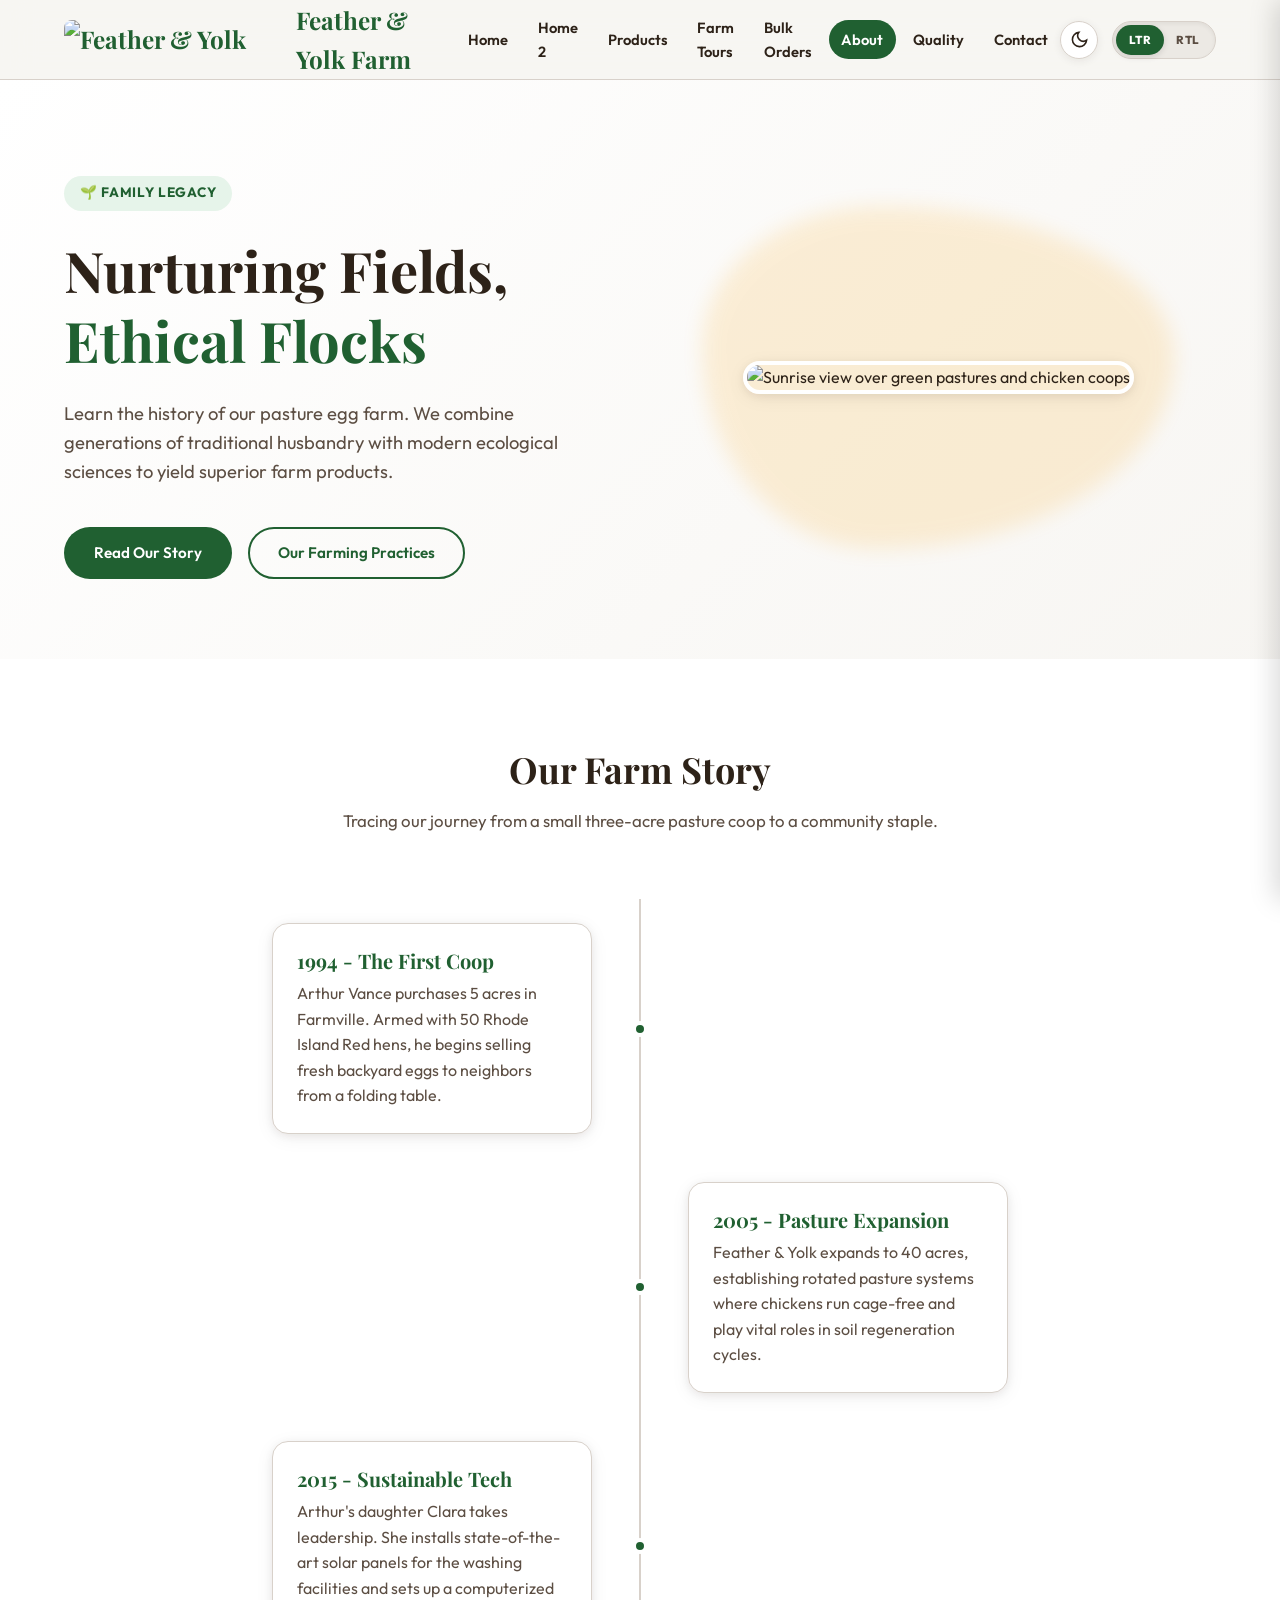
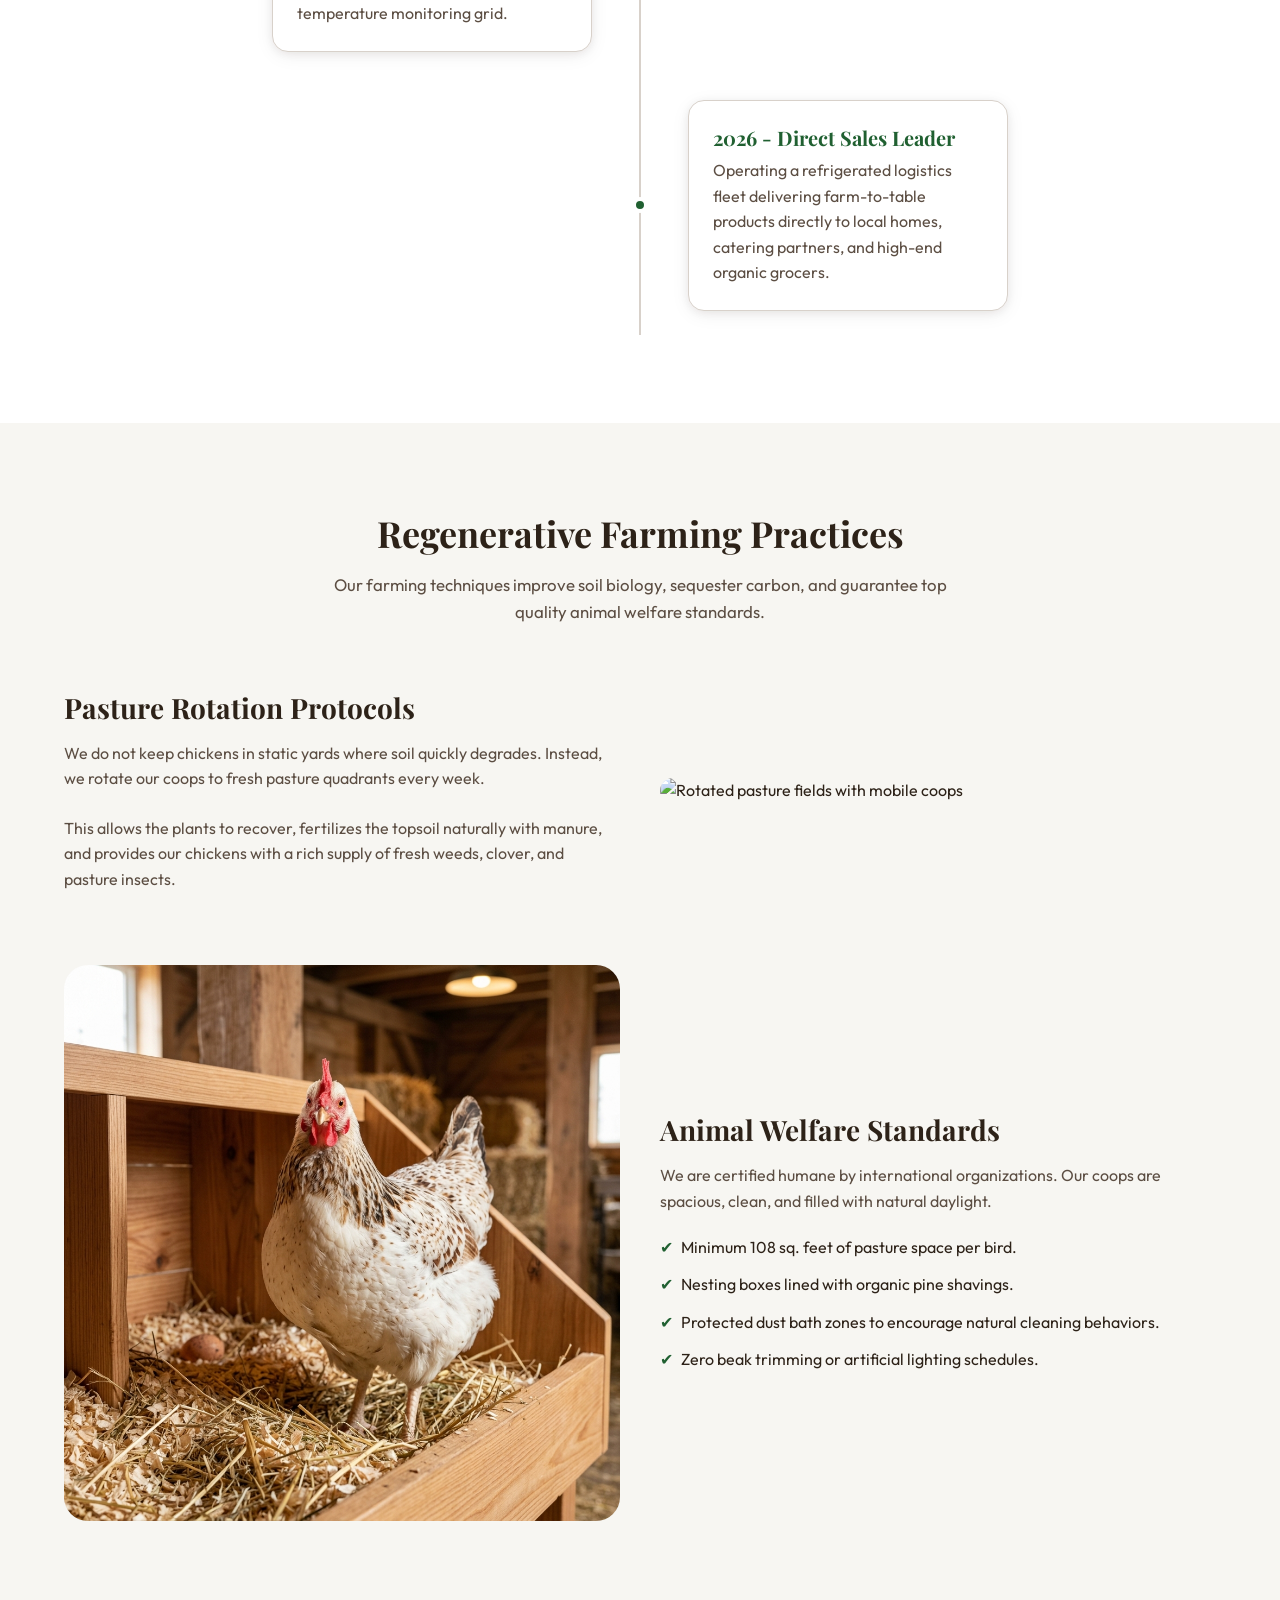
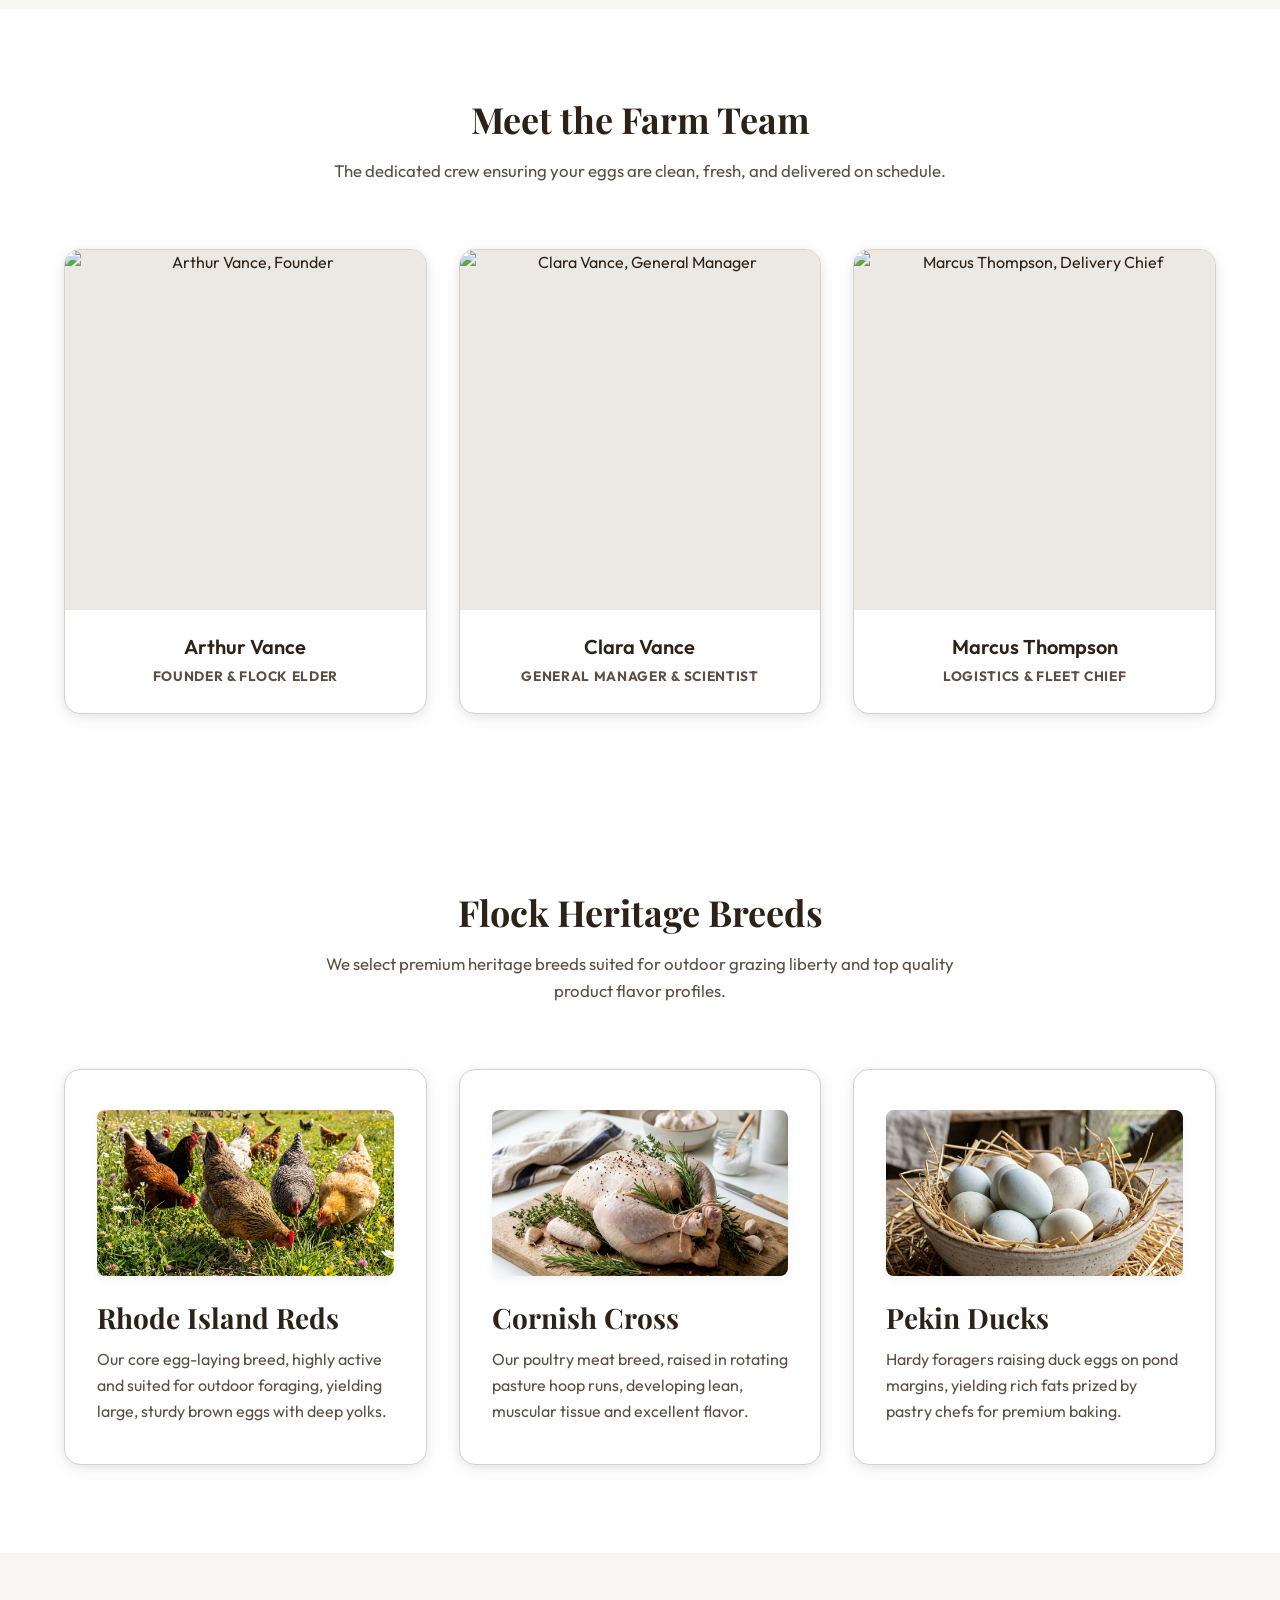
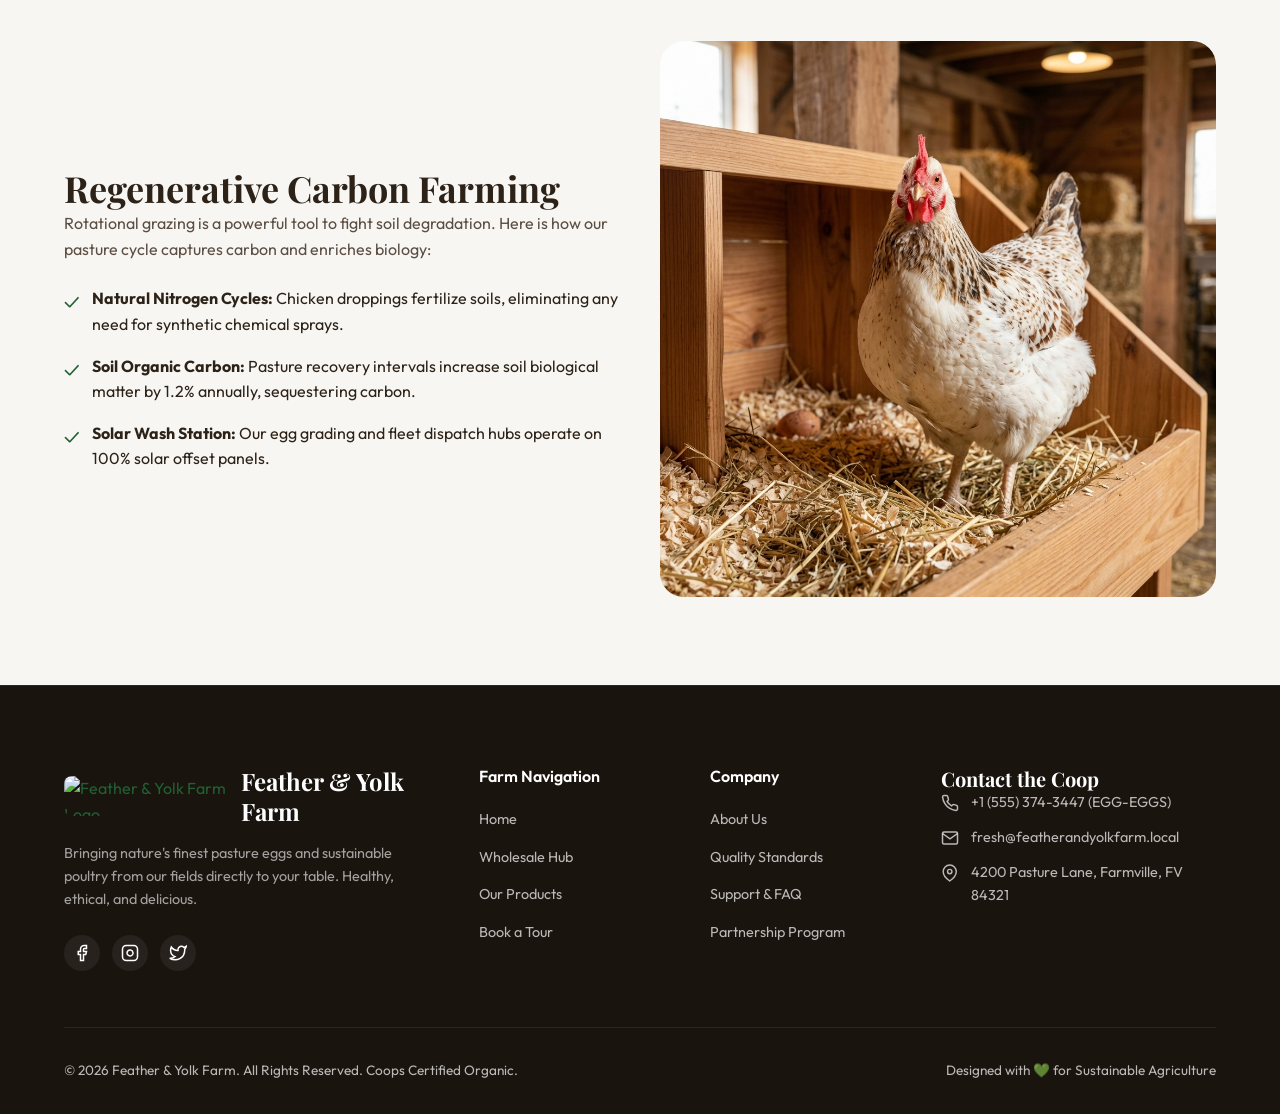
==== commit 1a6fd625: "commit" ====
--- a/about.html
+++ b/about.html
@@ -15,8 +15,8 @@
   <nav class="mobile-nav" aria-label="Mobile Navigation">
     <div class="mobile-nav-header">
       <a href="index.html" class="logo">
-        <svg viewBox="0 0 24 24"><path d="M12 2C6.48 2 2 6.48 2 12s4.48 10 10 10 10-4.48 10-10S17.52 2 12 2zm0 18c-4.41 0-8-3.59-8-8s3.59-8 8-8 8 3.59 8 8-3.59 8-8 8z"/><circle cx="12" cy="12" r="3"/></svg>
-        <span>Feather & Yolk</span>
+        <img src="assets/brand_logo.png" alt="Feather & Yolk Farm Logo" style="height: 40px; width: auto; object-fit: contain; margin-right: 8px;">
+        <span>Feather & Yolk Farm</span>
       </a>
       <button class="mobile-nav-close btn-icon" aria-label="Close Mobile Menu">✕</button>
     </div>
@@ -41,11 +41,8 @@
   <header>
     <div class="container header-container">
       <a href="index.html" class="logo">
-        <svg viewBox="0 0 24 24">
-          <path d="M12 2C6.48 2 2 6.48 2 12s4.48 10 10 10 10-4.48 10-10S17.52 2 12 2zm0 18c-4.41 0-8-3.59-8-8s3.59-8 8-8 8 3.59 8 8-3.59 8-8 8z"/>
-          <circle cx="12" cy="12" r="3"/>
-        </svg>
-        <span>Feather & Yolk</span>
+        <img src="assets/brand_logo.png" alt="Feather & Yolk Farm Logo" style="height: 40px; width: auto; object-fit: contain; margin-right: 8px;">
+        <span>Feather & Yolk Farm</span>
       </a>
       
       <ul class="nav-menu">
@@ -86,7 +83,7 @@
         </div>
         <div class="hero-image-container">
           <div class="hero-image-backdrop"></div>
-          <img src="assets/farm_hero.png" alt="Sunrise view over green pastures and chicken coops" class="hero-img">
+          <img src="assets/about_hero.png" alt="Sunrise view over green pastures and chicken coops" class="hero-img">
         </div>
       </div>
     </section>
@@ -147,13 +144,13 @@
             <p style="color: var(--text-secondary);">This allows the plants to recover, fertilizes the topsoil naturally with manure, and provides our chickens with a rich supply of fresh weeds, clover, and pasture insects.</p>
           </div>
           <div class="hero-image-container">
-            <img src="assets/farm_tour.png" alt="Rotated pasture fields with mobile coops" style="border-radius: var(--border-radius-lg); width: 100%;">
+            <img src="assets/regenerative_pastures.png" alt="Rotated pasture fields with mobile coops" style="border-radius: var(--border-radius-lg); width: 100%;">
           </div>
         </div>
 
         <div class="grid-2" style="align-items: center;">
           <div class="hero-image-container">
-            <img src="assets/eggs_basket.png" alt="Clover pasture and organic fields" style="border-radius: var(--border-radius-lg); width: 100%; order: 2;">
+            <img src="assets/animal_welfare.png" alt="Free-range hens in a clean sunlit barn" style="border-radius: var(--border-radius-lg); width: 100%; order: 2;">
           </div>
           <div>
             <h3 style="margin-bottom: 1rem;">Animal Welfare Standards</h3>
@@ -191,7 +188,7 @@
         <div class="grid-3">
           <div class="team-card">
             <div class="team-image-wrapper">
-              <img src="assets/farm_tour.png" alt="Arthur Vance, Founder" style="object-position: top;">
+              <img src="assets/team_founder.png" alt="Arthur Vance, Founder" style="object-position: center;">
             </div>
             <div class="team-info">
               <h4>Arthur Vance</h4>
@@ -200,7 +197,7 @@
           </div>
           <div class="team-card">
             <div class="team-image-wrapper">
-              <img src="assets/farm_hero.png" alt="Clara Vance, General Manager" style="object-position: center;">
+              <img src="assets/team_manager.png" alt="Clara Vance, General Manager" style="object-position: center;">
             </div>
             <div class="team-info">
               <h4>Clara Vance</h4>
@@ -209,7 +206,7 @@
           </div>
           <div class="team-card">
             <div class="team-image-wrapper">
-              <img src="assets/eggs_basket.png" alt="Marcus Thompson, Delivery Chief" style="object-position: bottom;">
+              <img src="assets/team_logistics.png" alt="Marcus Thompson, Delivery Chief" style="object-position: center;">
             </div>
             <div class="team-info">
               <h4>Marcus Thompson</h4>
@@ -286,7 +283,10 @@
     <div class="container">
       <div class="footer-top">
         <div class="footer-brand">
-          <h3>Feather & Yolk Farm</h3>
+          <a href="index.html" style="display: flex; align-items: center; gap: 10px; margin-bottom: 1rem; text-decoration: none; color: var(--primary);">
+            <img src="assets/brand_logo.png" alt="Feather & Yolk Farm Logo" style="height: 40px; width: auto; object-fit: contain;">
+            <h3 style="margin: 0;">Feather & Yolk Farm</h3>
+          </a>
           <p>Bringing nature's finest pasture eggs and sustainable poultry from our fields directly to your table. Healthy, ethical, and delicious.</p>
           <div class="footer-socials">
             <a href="#" aria-label="Facebook">
--- a/css/style.css
+++ b/css/style.css
@@ -287,7 +287,7 @@
 .nav-menu {
   display: flex;
   align-items: center;
-  gap: 0.5rem;
+  gap: 0.25rem;
   list-style: none;
 }
 
@@ -295,7 +295,7 @@
   font-weight: 600;
   font-size: 0.92rem;
   color: var(--text-primary);
-  padding: 0.5rem 1.1rem;
+  padding: 0.5rem 0.8rem;
   border-radius: 50px;
   transition: all 0.3s cubic-bezier(0.4, 0, 0.2, 1);
   position: relative;
@@ -315,10 +315,10 @@
 /* Prevent menu overflow on smaller desktops */
 @media (max-width: 1120px) {
   .nav-menu {
-    gap: 0.25rem;
+    gap: 0.1rem;
   }
   .nav-link {
-    padding: 0.45rem 0.85rem;
+    padding: 0.4rem 0.6rem;
     font-size: 0.88rem;
   }
 }
@@ -475,6 +475,17 @@
   flex-direction: column;
   padding: 2.5rem 1.5rem;
   transition: inset-inline-end 0.4s cubic-bezier(0.4, 0, 0.2, 1);
+  overflow-y: auto;
+}
+
+.mobile-nav-controls {
+  display: flex;
+  align-items: center;
+  justify-content: center;
+  gap: 1.5rem;
+  margin-block: 2rem;
+  padding-top: 1.5rem;
+  border-top: 1px solid var(--border-color);
 }
 
 html[dir="rtl"] .mobile-nav {
@@ -505,8 +516,25 @@
   font-weight: 600;
   color: var(--text-primary);
   display: block;
-  padding-block: 0.5rem;
+  padding: 0.6rem 1rem;
   border-bottom: 1px solid var(--border-color);
+  border-radius: var(--border-radius-sm);
+  transition: all 0.3s cubic-bezier(0.4, 0, 0.2, 1);
+}
+
+.mobile-nav-link:hover {
+  background-color: var(--primary-light);
+  color: var(--primary);
+  padding-inline-start: 1.25rem;
+  border-bottom-color: transparent;
+}
+
+.mobile-nav-link.active {
+  background-color: var(--primary);
+  color: #ffffff;
+  padding-inline-start: 1.25rem;
+  border-bottom-color: transparent;
+  box-shadow: 0 4px 12px hsla(136, 50%, 25%, 0.15);
 }
 
 .mobile-nav-cta {
@@ -770,7 +798,8 @@
 
 .promise-card-img {
   width: 100%;
-  height: 180px;
+  height: auto;
+  aspect-ratio: 16 / 9;
   object-fit: cover;
   border-radius: var(--border-radius-sm);
   margin-bottom: 1.5rem;
@@ -1662,6 +1691,145 @@
 }
 
 /* ==========================================
+   QUALITY & TESTING PAGE SPECIFICS
+   ========================================== */
+.lab-testing-grid {
+  display: grid;
+  grid-template-columns: repeat(3, 1fr);
+  gap: 2rem;
+  margin-top: 3.5rem;
+}
+
+.lab-card {
+  background-color: var(--bg-secondary);
+  border: 1px solid var(--border-color);
+  border-radius: var(--border-radius-md);
+  padding: 2.5rem 2rem;
+  box-shadow: var(--shadow);
+  transition: all 0.3s ease;
+}
+
+.lab-card:hover {
+  transform: translateY(-5px);
+  box-shadow: var(--shadow-hover);
+}
+
+.lab-icon {
+  font-size: 2.2rem;
+  margin-bottom: 1.25rem;
+  display: inline-block;
+}
+
+.lab-card h4 {
+  font-family: var(--font-sans);
+  font-weight: 700;
+  margin-bottom: 0.75rem;
+  color: var(--text-primary);
+}
+
+.lab-card p {
+  color: var(--text-secondary);
+  font-size: 0.95rem;
+}
+
+/* Yolk Fan & Table */
+.yolk-analysis-section {
+  display: grid;
+  grid-template-columns: 1.2fr 0.8fr;
+  gap: 3rem;
+  align-items: center;
+}
+
+.yolk-chart-container {
+  background-color: var(--bg-secondary);
+  border: 1px solid var(--border-color);
+  border-radius: var(--border-radius-lg);
+  padding: 2.5rem;
+  box-shadow: var(--shadow);
+}
+
+.yolk-fan-visual {
+  display: flex;
+  justify-content: space-between;
+  gap: 0.5rem;
+  margin-block: 2rem;
+}
+
+.yolk-bar {
+  flex: 1;
+  height: 48px;
+  border-radius: 4px;
+  display: flex;
+  align-items: center;
+  justify-content: center;
+  font-weight: 800;
+  font-size: 0.8rem;
+  color: #ffffff;
+  transition: transform 0.3s ease;
+}
+
+.yolk-bar:hover {
+  transform: scaleY(1.15);
+}
+
+.yolk-pale-1 { background-color: #ffd880; color: #2d2218; }
+.yolk-pale-2 { background-color: #ffc44d; color: #2d2218; }
+.yolk-med-3  { background-color: #ffa500; }
+.yolk-gold-4 { background-color: #e67300; }
+.yolk-rich-5 { background-color: #cc4400; }
+
+.nutri-table-wrapper {
+  overflow-x: auto;
+}
+
+.nutri-table {
+  width: 100%;
+  border-collapse: collapse;
+  margin-top: 1rem;
+}
+
+.nutri-table th, 
+.nutri-table td {
+  padding: 1rem 1.25rem;
+  text-align: start;
+  border-bottom: 1px solid var(--border-color);
+}
+
+.nutri-table th {
+  background-color: var(--primary-light);
+  color: var(--primary);
+  font-weight: 700;
+  font-size: 0.95rem;
+}
+
+.nutri-table td {
+  font-size: 0.95rem;
+  color: var(--text-primary);
+}
+
+.nutri-table tbody tr:hover {
+  background-color: hsla(136, 50%, 25%, 0.03);
+}
+
+.nutri-highlight {
+  font-weight: 700;
+  color: var(--primary);
+}
+
+@media (max-width: 992px) {
+  .yolk-analysis-section {
+    grid-template-columns: 1fr;
+  }
+}
+
+@media (max-width: 768px) {
+  .lab-testing-grid {
+    grid-template-columns: 1fr;
+    gap: 1.5rem;
+  }
+}
+
+/* ==========================================
    RESPONSIVE OVERRIDES
    ========================================== */
 @media (max-width: 1024px) {
@@ -1676,8 +1844,108 @@
     --header-height: 70px;
   }
   
-  h1 { font-size: 2.25rem; }
-  h2 { font-size: 1.75rem; }
+  /* Hide header theme & direction toggles on tablet/mobile */
+  .nav-controls > .theme-toggle,
+  .nav-controls > .direction-toggle {
+    display: none;
+  }
+  
+  /* Center headings, buttons, images, and numbers */
+  h1, h2, h3, h4, h5, h6 {
+    text-align: center;
+  }
+  
+  .hero-content {
+    text-align: center;
+    align-items: center;
+  }
+  
+  .hero-content .badge {
+    align-self: center !important;
+  }
+  
+  .hero-content .btn {
+    align-self: center !important;
+  }
+  
+  .hero-actions {
+    justify-content: center;
+  }
+  
+  .promise-card {
+    text-align: center;
+  }
+  
+  .testimonial-card {
+    text-align: center;
+    align-items: center;
+  }
+  
+  .testimonial-card .stars {
+    justify-content: center;
+  }
+  
+  .testimonial-card .user-profile {
+    justify-content: center;
+    width: 100%;
+  }
+  
+  .testimonial-card .user-details {
+    text-align: start;
+  }
+  
+  .promise-card .card-icon {
+    margin-inline: auto;
+  }
+  
+  .promise-card-img {
+    margin-inline: auto;
+  }
+  
+  .product-card {
+    text-align: center;
+  }
+  
+  .product-img-wrapper img {
+    margin-inline: auto;
+  }
+  
+  .product-footer {
+    flex-direction: column;
+    gap: 0.75rem;
+    align-items: center;
+    justify-content: center;
+  }
+  
+  .hero-image-container img,
+  .promise-card-img,
+  .product-img-wrapper img {
+    margin-inline: auto;
+  }
+  
+  .user-avatar {
+    margin-inline: 0;
+  }
+  
+  .hero-image-container {
+    display: flex;
+    justify-content: center;
+    width: 100%;
+  }
+  
+  .hero-image-container img {
+    margin-inline: auto;
+  }
+  
+  .stats-grid {
+    grid-template-columns: repeat(2, 1fr);
+    gap: 1.5rem;
+    padding: 2rem 1.5rem;
+  }
+  
+  .grid-4 {
+    grid-template-columns: repeat(2, 1fr);
+  }
   
   .hamburger {
     display: block;
@@ -1762,9 +2030,20 @@
 @media (max-width: 480px) {
   .hero-actions {
     flex-direction: column;
+    align-items: center;
+    width: 100%;
   }
   .hero-actions .btn {
     width: 100%;
+    max-width: 300px;
+  }
+  .stats-grid {
+    grid-template-columns: 1fr;
+    gap: 1.5rem;
+    padding: 2rem 1rem;
+  }
+  .grid-4 {
+    grid-template-columns: 1fr;
   }
   .footer-top {
     grid-template-columns: 1fr;
@@ -1775,3 +2054,84 @@
     text-align: center;
   }
 }
+
+/* ==========================================
+   BACK TO TOP BUTTON
+   ========================================== */
+.back-to-top {
+  position: fixed;
+  bottom: 2rem;
+  right: 2rem;
+  width: 50px;
+  height: 50px;
+  border-radius: 50%;
+  background-color: var(--primary);
+  color: #ffffff;
+  border: none;
+  cursor: pointer;
+  z-index: 99;
+  display: flex;
+  align-items: center;
+  justify-content: center;
+  box-shadow: 0 4px 15px var(--shadow-color);
+  opacity: 0;
+  pointer-events: none;
+  transform: translateY(20px) scale(0.8);
+  transition: opacity 0.3s cubic-bezier(0.4, 0, 0.2, 1),
+              transform 0.3s cubic-bezier(0.4, 0, 0.2, 1),
+              background-color 0.3s,
+              box-shadow 0.3s;
+  outline: none;
+}
+
+.back-to-top svg {
+  width: 22px;
+  height: 22px;
+  stroke: currentColor;
+  stroke-width: 2.5;
+  fill: none;
+  transition: transform 0.3s ease;
+}
+
+.back-to-top:hover {
+  background-color: var(--primary-hover);
+  transform: translateY(-4px) scale(1.05);
+  box-shadow: 0 6px 20px hsla(136, 50%, 25%, 0.3);
+}
+
+.back-to-top:hover svg {
+  transform: translateY(-2px);
+}
+
+.back-to-top.show {
+  opacity: 1;
+  pointer-events: auto;
+  transform: translateY(0) scale(1);
+}
+
+/* RTL layout adjustment */
+html[dir="rtl"] .back-to-top {
+  right: auto;
+  left: 2rem;
+}
+
+/* Responsive adjustment for mobile screens */
+@media (max-width: 768px) {
+  .back-to-top {
+    bottom: 1.5rem;
+    right: 1.5rem;
+    width: 44px;
+    height: 44px;
+  }
+  
+  html[dir="rtl"] .back-to-top {
+    right: auto;
+    left: 1.5rem;
+  }
+  
+  .back-to-top svg {
+    width: 18px;
+    height: 18px;
+  }
+}
+
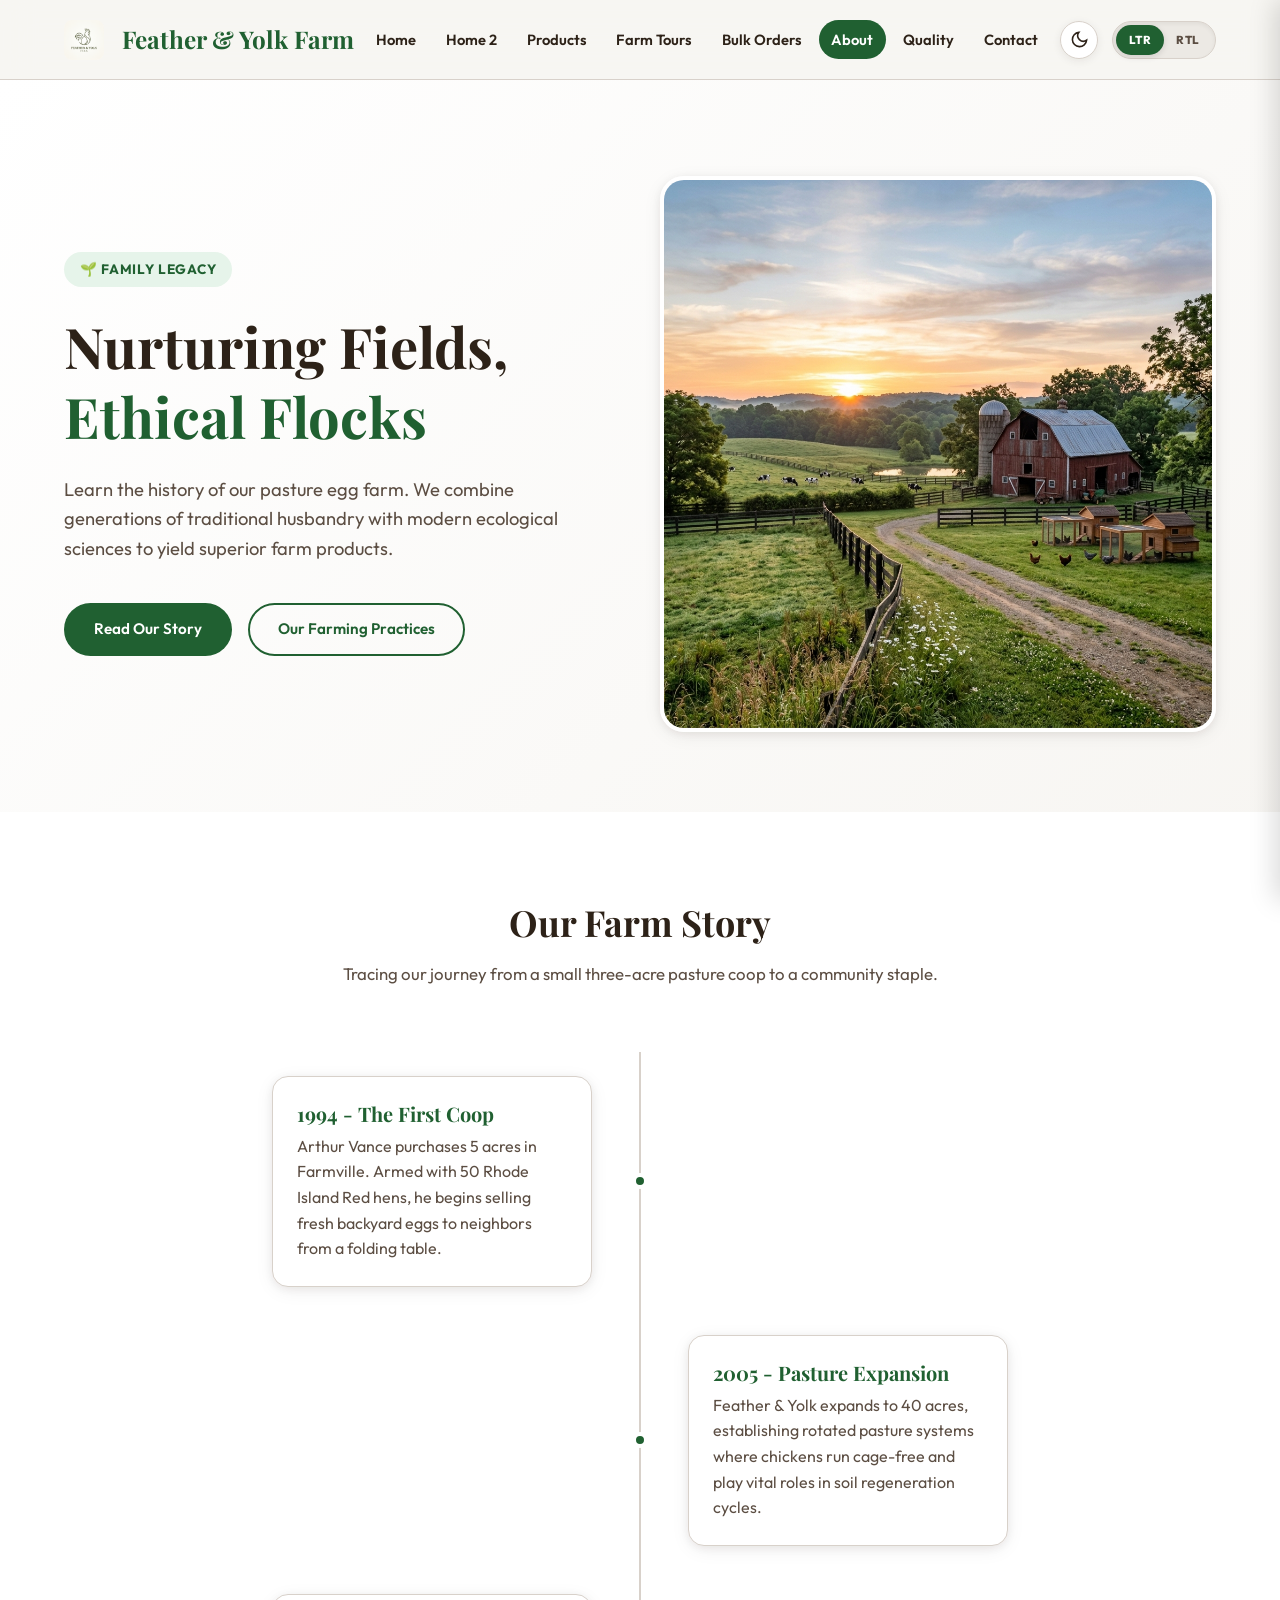
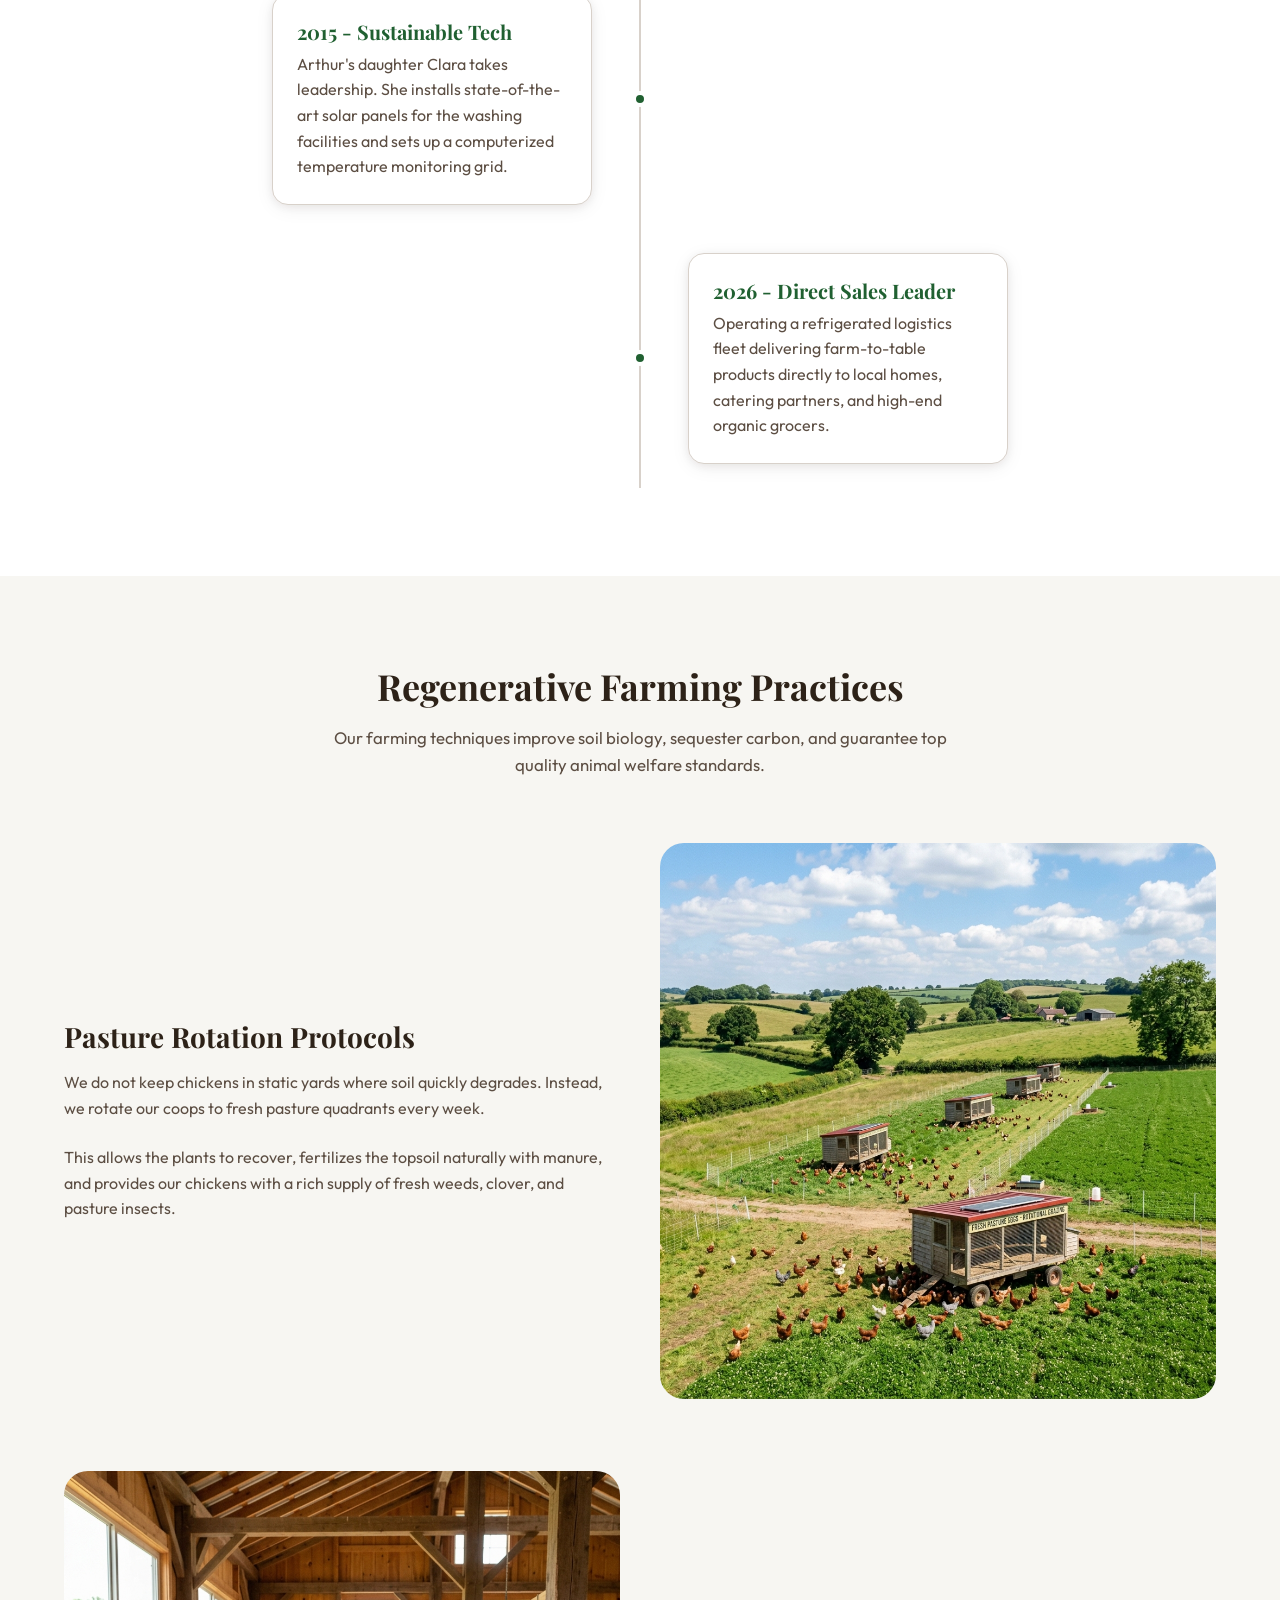
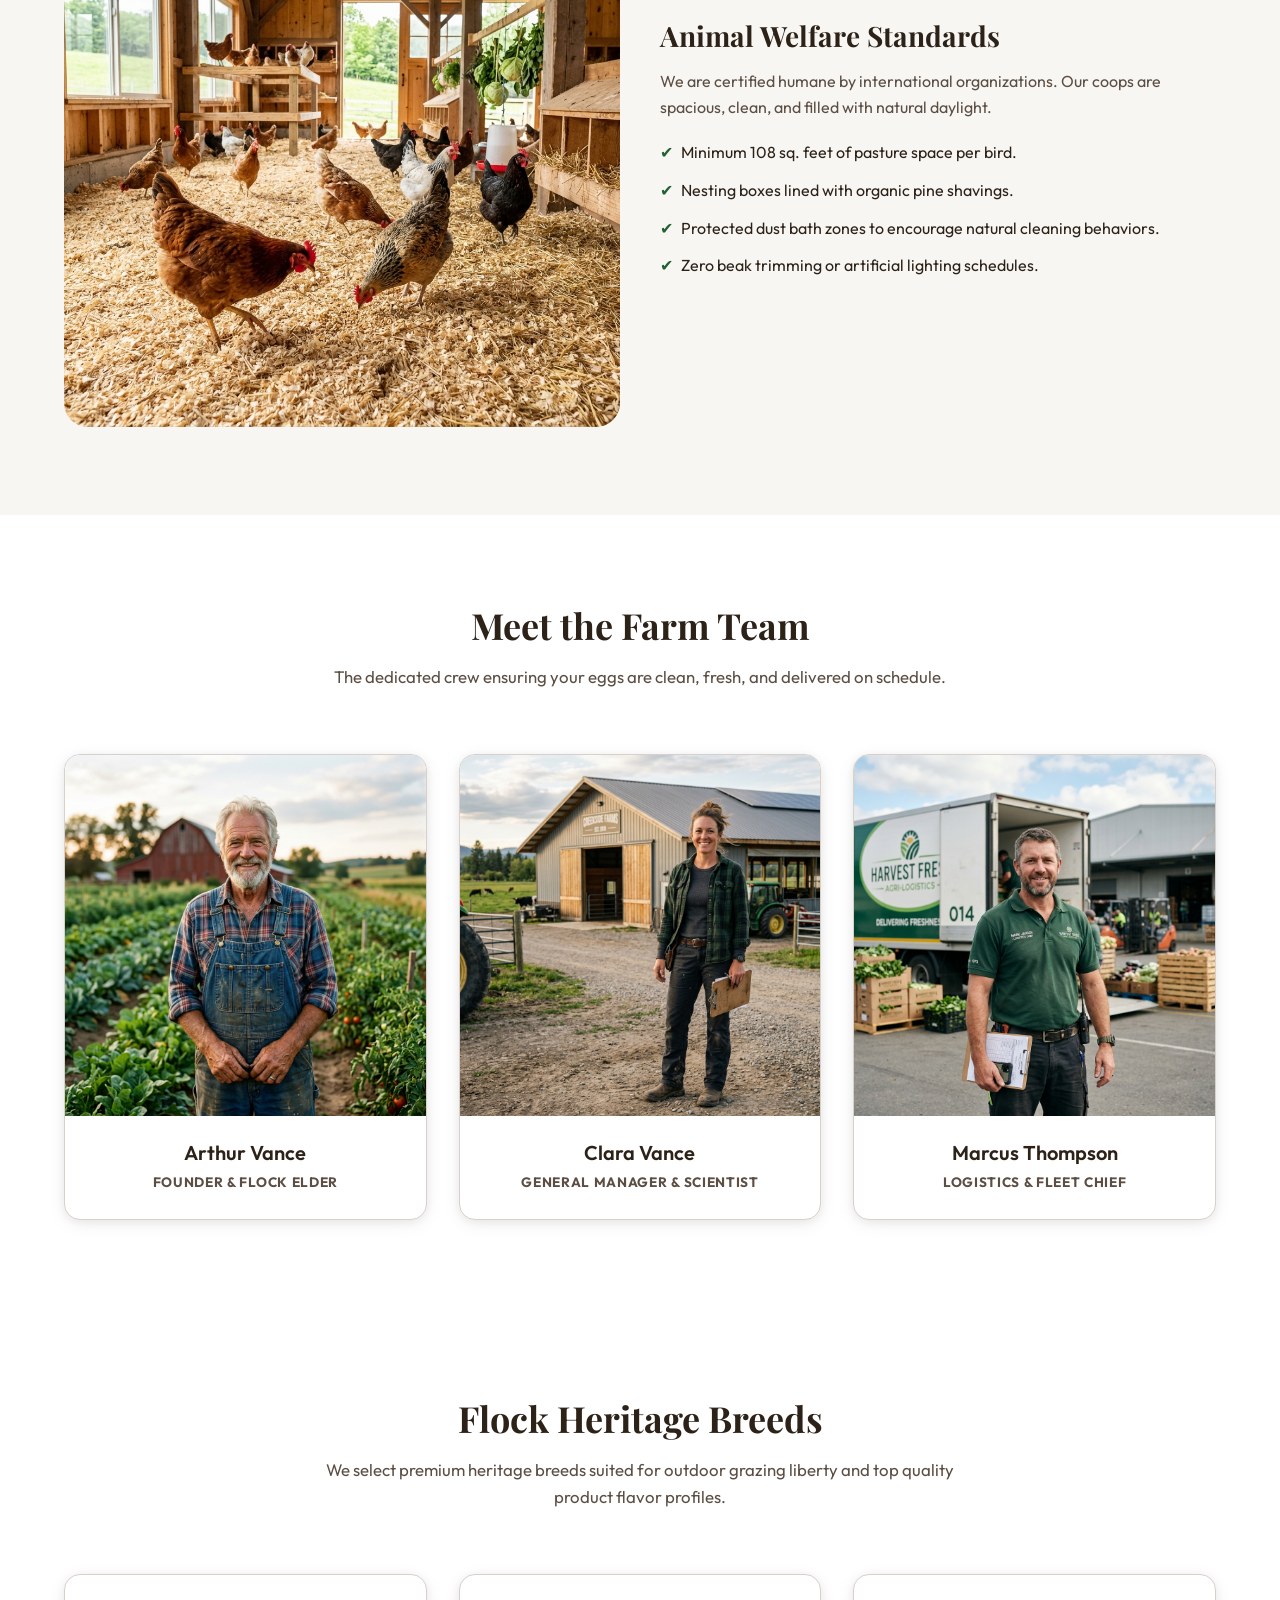
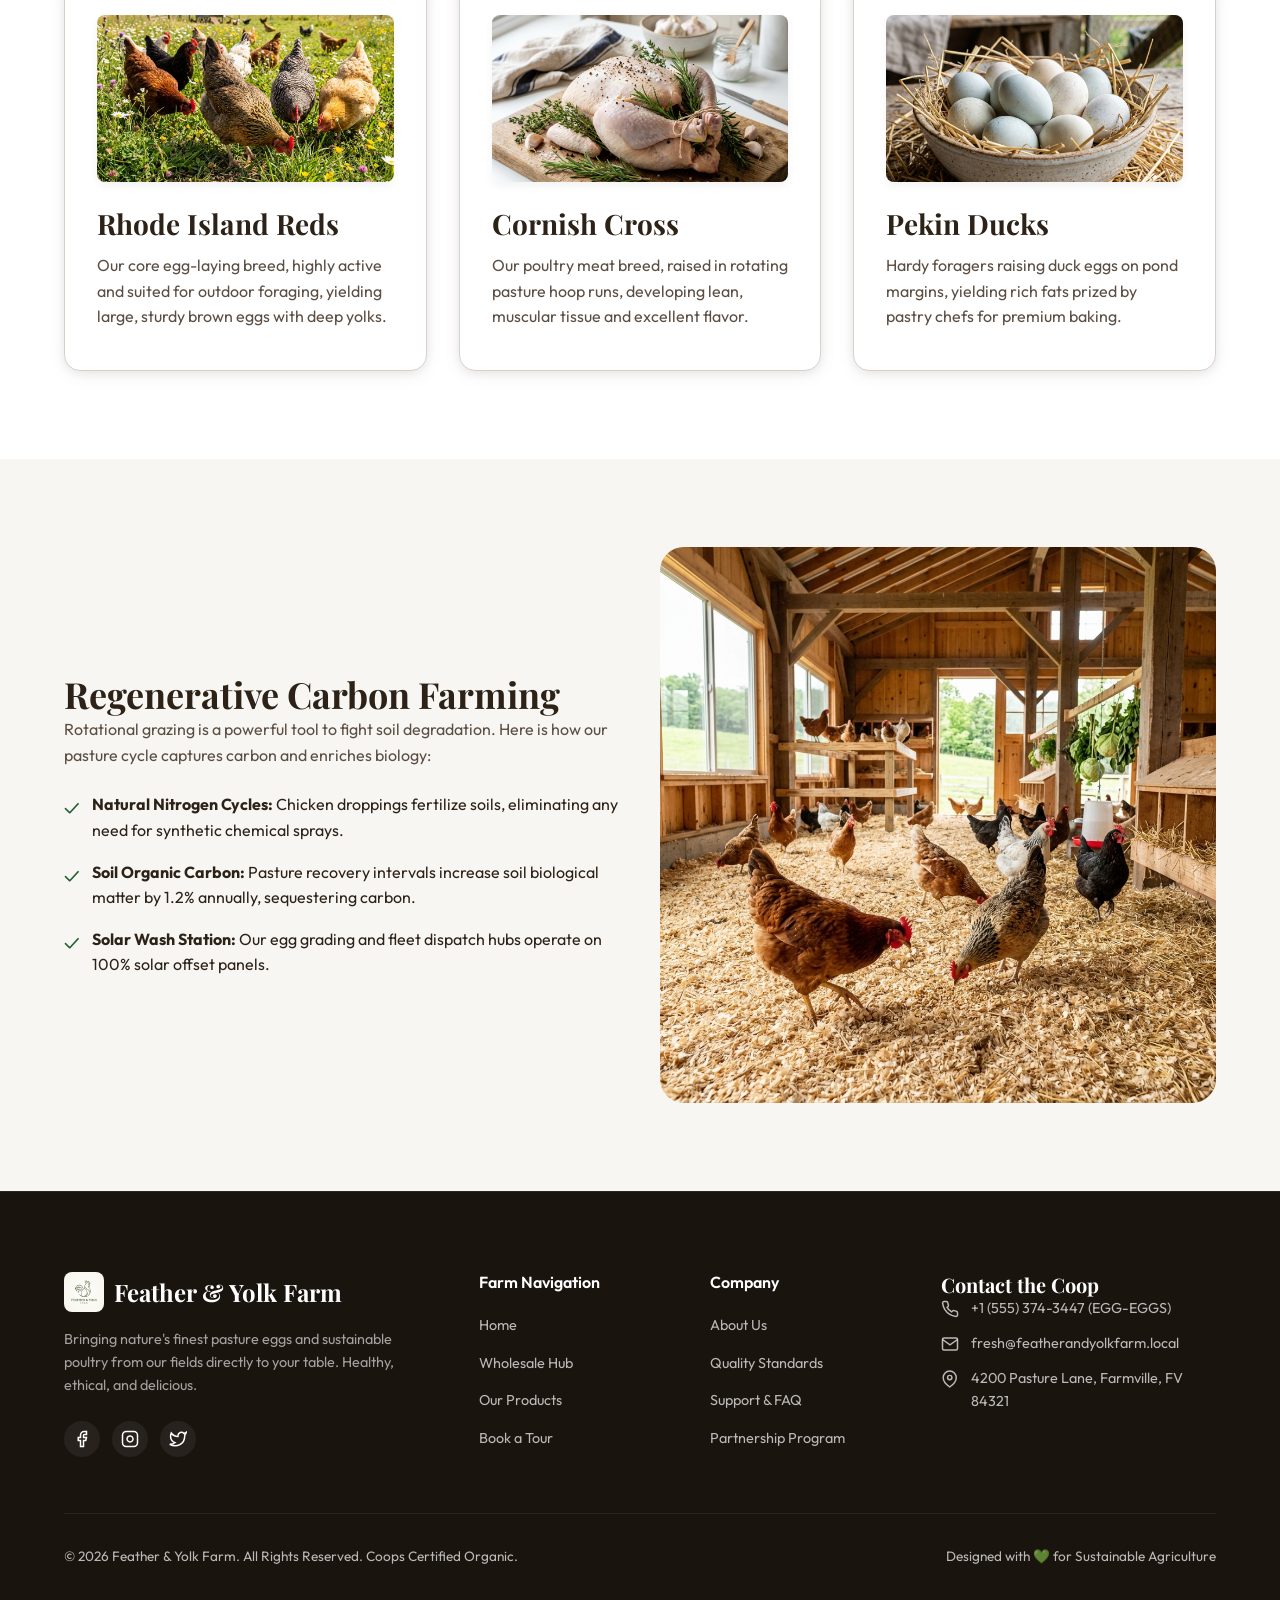
==== commit 701c52dc: "commit" ====
--- a/about.html
+++ b/about.html
@@ -251,7 +251,7 @@
         <div class="hero-content">
           <h2>Regenerative Carbon Farming</h2>
           <p style="margin-bottom: 1.5rem;">Rotational grazing is a powerful tool to fight soil degradation. Here is how our pasture cycle captures carbon and enriches biology:</p>
-          <ul style="list-style: none; display: flex; flex-direction: column; gap: 1rem;">
+          <ul class="text-start" style="list-style: none; display: flex; flex-direction: column; gap: 1rem;">
             <li style="display: flex; gap: 0.75rem; align-items: flex-start;">
               <span style="color: var(--primary); font-size: 1.25rem;">✓</span>
               <div>
--- a/css/style.css
+++ b/css/style.css
@@ -1837,6 +1837,13 @@
   h2 { font-size: 2rem; }
   .grid-4 { grid-template-columns: repeat(2, 1fr); gap: 2rem; }
   .footer-top { grid-template-columns: repeat(2, 1fr); gap: 2.5rem; }
+  .hamburger {
+    display: block;
+  }
+  
+  .nav-menu {
+    display: none;
+  }
 }
 
 @media (max-width: 768px) {
@@ -1853,6 +1860,10 @@
   /* Center headings, buttons, images, and numbers */
   h1, h2, h3, h4, h5, h6 {
     text-align: center;
+  }
+  
+  footer h1, footer h2, footer h3, footer h4, footer h5, footer h6 {
+    text-align: start;
   }
   
   .hero-content {
@@ -1947,14 +1958,7 @@
     grid-template-columns: repeat(2, 1fr);
   }
   
-  .hamburger {
-    display: block;
-  }
-  
-  .nav-menu {
-    display: none;
-  }
-  
+
   .grid-3, .grid-2 {
     grid-template-columns: 1fr;
     gap: 2rem;
@@ -2134,4 +2138,9 @@
     height: 18px;
   }
 }
-
+}
+
+/* Utility Classes */
+.text-start {
+  text-align: start !important;
+}
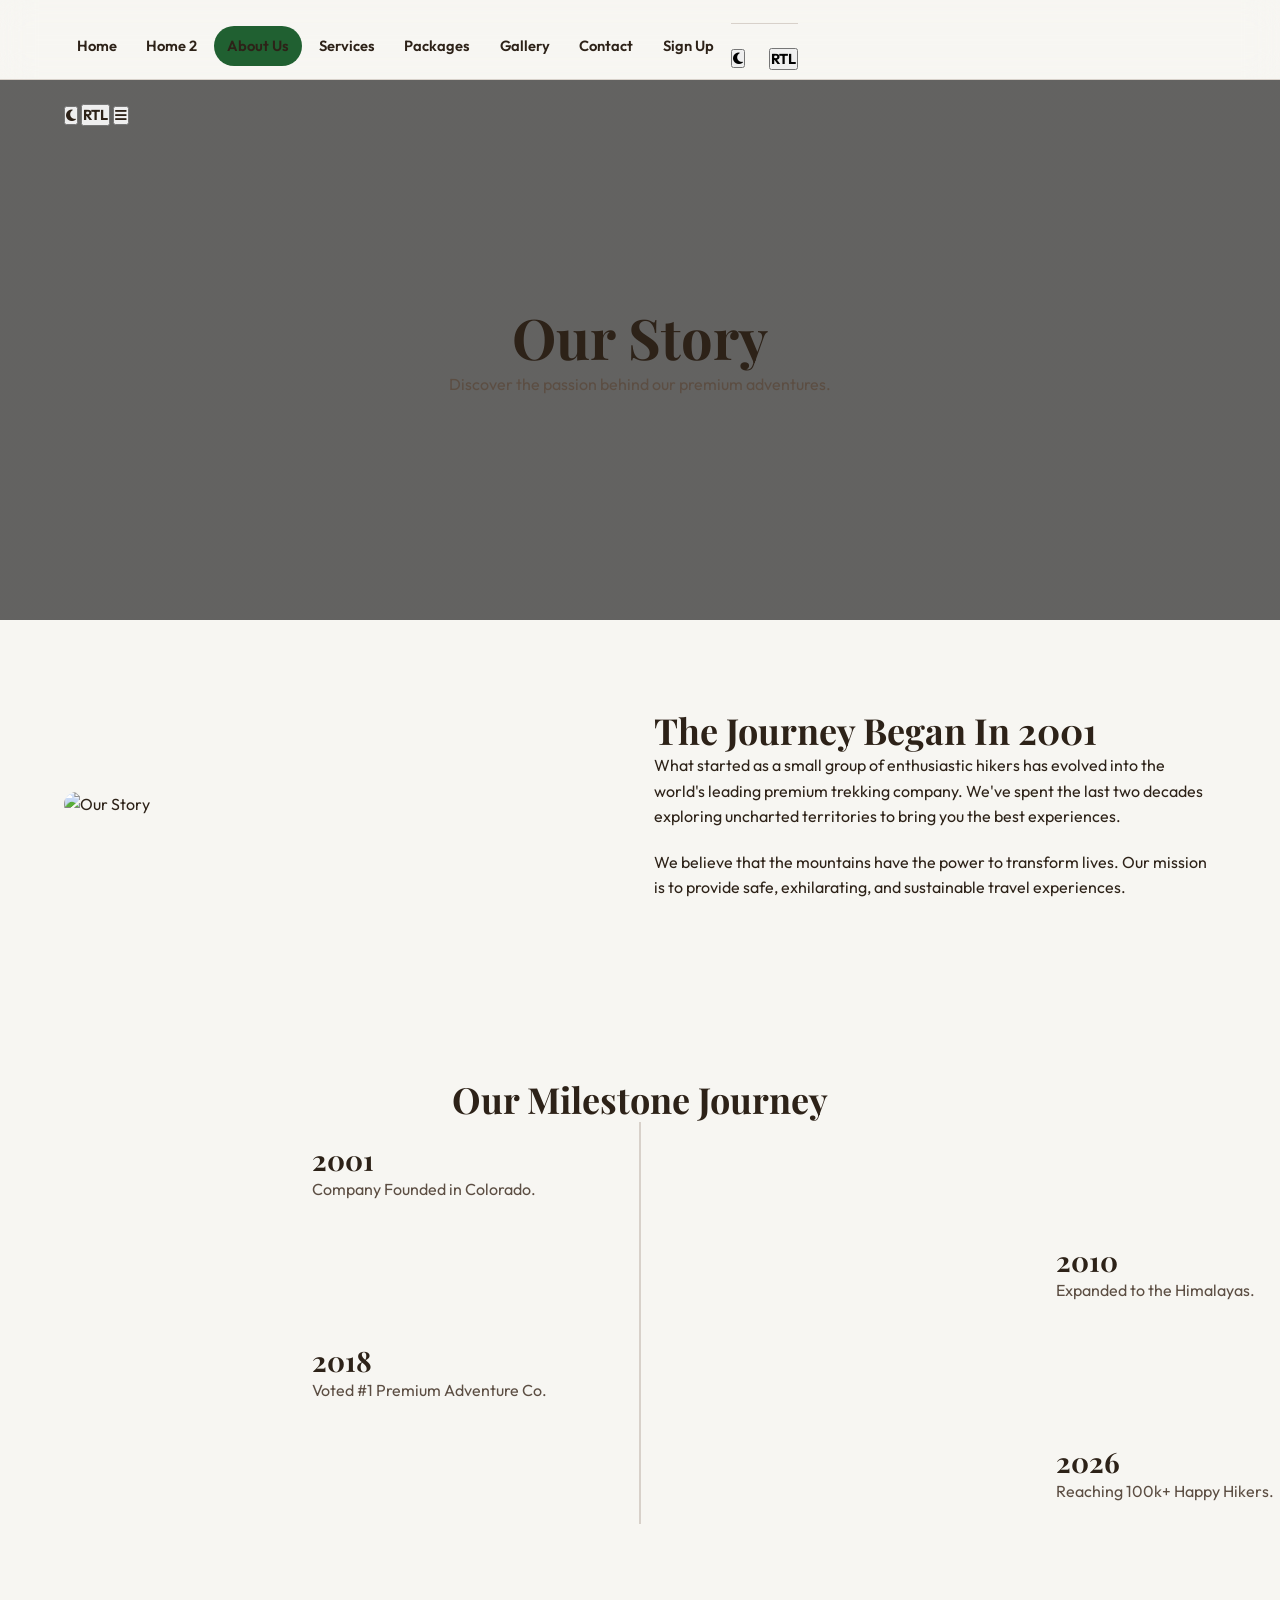
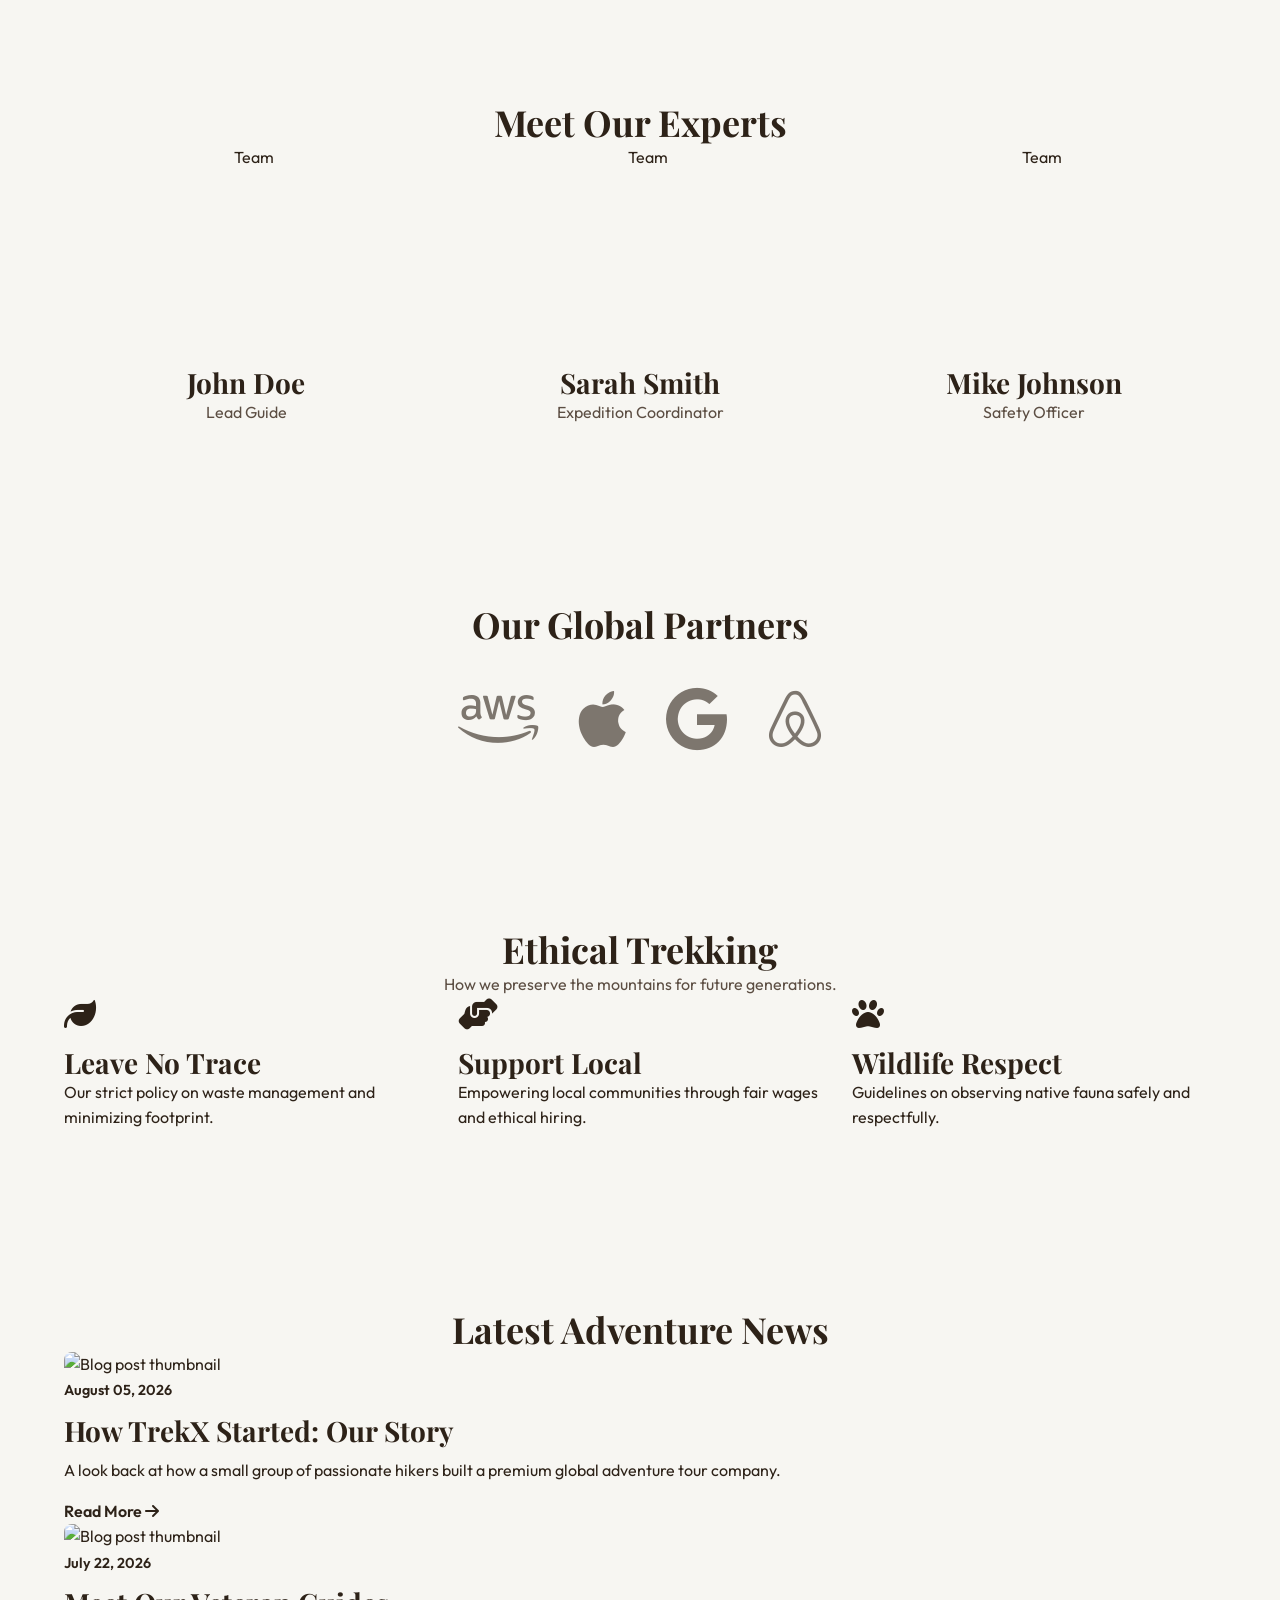
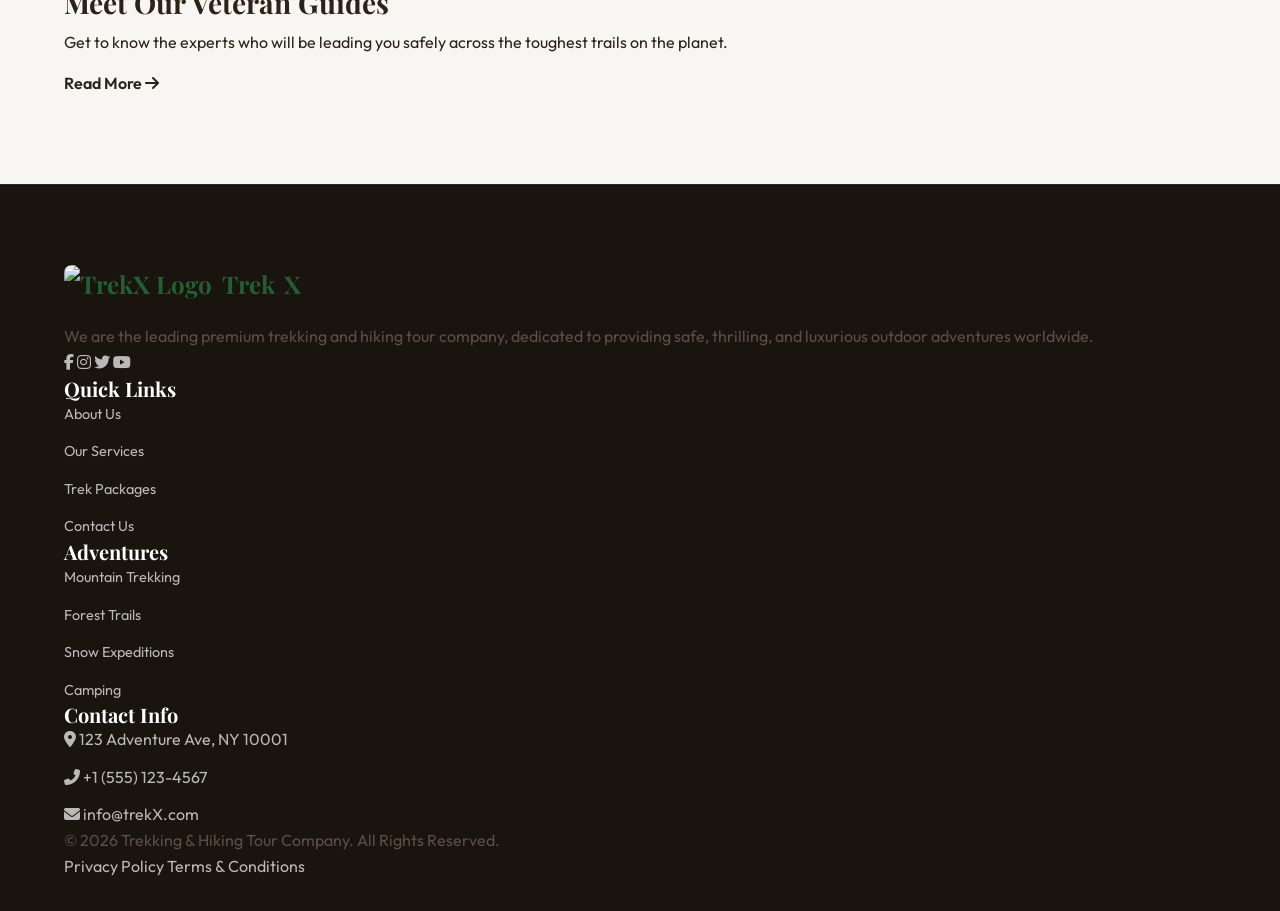
==== commit 869472b0: "commit" ====
--- a/about.html
+++ b/about.html
@@ -1,348 +1,418 @@
 <!DOCTYPE html>
 <html lang="en">
+
 <head>
   <meta charset="UTF-8">
   <meta name="viewport" content="width=device-width, initial-scale=1.0">
-  <title>About Us & Sustainable Practices | Feather & Yolk Farm</title>
-  <meta name="description" content="Discover the history of Feather & Yolk Farm. Learn about our cage-free, pasture-raised animal welfare standards and meet our dedicated family team.">
+  <title>About Us | Trekking & Hiking Tour Company</title>
+  <meta name="description"
+    content="Learn about TrekX, our experienced guides, and our mission to provide the best hiking adventures.">
+  <link rel="icon" type="image/svg+xml" href="images/favicon.svg">
   <link rel="stylesheet" href="css/style.css">
-  <link rel="icon" type="image/svg+xml" href="assets/favicon.svg">
+  <link rel="stylesheet" href="css/responsive.css">
+  <link rel="stylesheet" href="https://cdnjs.cloudflare.com/ajax/libs/font-awesome/6.4.0/css/all.min.css">
+  <style>
+    .page-hero {
+      height: 60vh;
+      background: linear-gradient(rgba(0, 0, 0, 0.6), rgba(0, 0, 0, 0.6)), url('images/hero/hero-1.png') center/cover;
+      display: flex;
+      align-items: center;
+      justify-content: center;
+      text-align: center;
+      color: #FFF;
+    }
+
+    .timeline {
+      position: relative;
+      max-width: 800px;
+      margin: 0 auto;
+    }
+
+    .timeline::after {
+      content: '';
+      position: absolute;
+      width: 4px;
+      background-color: var(--primary-color);
+      top: 0;
+      bottom: 0;
+      left: 50%;
+      margin-left: -2px;
+    }
+
+    .timeline-item {
+      padding: 20px 40px;
+      position: relative;
+      width: 50%;
+    }
+
+    .timeline-item::after {
+      content: '';
+      position: absolute;
+      width: 20px;
+      height: 20px;
+      right: -10px;
+      background-color: var(--accent-color);
+      border: 4px solid var(--surface-color);
+      top: 25px;
+      border-radius: 50%;
+      z-index: 1;
+    }
+
+    .left {
+      left: 0;
+    }
+
+    .right {
+      left: 50%;
+    }
+
+    .right::after {
+      left: -10px;
+    }
+
+    .team-grid {
+      display: grid;
+      grid-template-columns: repeat(auto-fit, minmax(250px, 1fr));
+      gap: 30px;
+    }
+
+    .team-member {
+      text-align: center;
+    }
+
+    .team-member img {
+      width: 200px;
+      height: 200px;
+      border-radius: 50%;
+      object-fit: cover;
+      margin: 0 auto 20px;
+      border: 5px solid var(--primary-color);
+    }
+
+    .partners-grid {
+      display: flex;
+      justify-content: center;
+      gap: 40px;
+      flex-wrap: wrap;
+    }
+
+    .partners-grid i {
+      font-size: 4rem;
+      color: var(--text-light);
+      opacity: 0.6;
+      transition: color 0.3s ease, opacity 0.3s ease, transform 0.3s ease;
+      cursor: pointer;
+    }
+
+    .partners-grid i:hover {
+      opacity: 1;
+      transform: scale(1.1);
+    }
+
+    .partners-grid .fa-aws:hover {
+      color: #FF9900;
+    }
+
+    .partners-grid .fa-apple:hover {
+      color: #111111;
+    }
+
+    .dark-mode .partners-grid .fa-apple:hover {
+      color: #FFFFFF;
+    }
+
+    .partners-grid .fa-google:hover {
+      color: #4285F4;
+    }
+
+    .partners-grid .fa-airbnb:hover {
+      color: #FF5A5F;
+    }
+
+    @media (max-width: 768px) {
+      .timeline::after {
+        left: 31px;
+      }
+
+      .timeline-item {
+        width: 100%;
+        padding-left: 70px;
+        padding-right: 25px;
+      }
+
+      .left::after,
+      .right::after {
+        left: 21px;
+      }
+
+      .right {
+        left: 0;
+      }
+    }
+  </style>
 </head>
+
 <body>
-
-  <!-- MOBILE SLIDE-IN MENU -->
-  <div class="mobile-overlay"></div>
-  <nav class="mobile-nav" aria-label="Mobile Navigation">
-    <div class="mobile-nav-header">
-      <a href="index.html" class="logo">
-        <img src="assets/brand_logo.png" alt="Feather & Yolk Farm Logo" style="height: 40px; width: auto; object-fit: contain; margin-right: 8px;">
-        <span>Feather & Yolk Farm</span>
-      </a>
-      <button class="mobile-nav-close btn-icon" aria-label="Close Mobile Menu">✕</button>
-    </div>
-    <ul class="mobile-menu-links">
-      <li><a href="index.html" class="mobile-nav-link">Home</a></li>
-      <li><a href="home2.html" class="mobile-nav-link">Wholesale (Home 2)</a></li>
-      <li><a href="products.html" class="mobile-nav-link">Products</a></li>
-      <li><a href="tours.html" class="mobile-nav-link">Farm Tours</a></li>
-      <li><a href="bulk.html" class="mobile-nav-link">Bulk Orders</a></li>
-      <li><a href="about.html" class="mobile-nav-link active">About Our Farm</a></li>
-      <li><a href="quality.html" class="mobile-nav-link">Freshness & Quality</a></li>
-      <li><a href="contact.html" class="mobile-nav-link">Contact</a></li>
-    </ul>
-    <div class="mobile-nav-cta">
-      <h5>Order Fresh Eggs Today</h5>
-      <p style="font-size: 0.85rem; margin-bottom: 1rem;">Direct delivery to your doorstep within 24 hours.</p>
-      <a href="products.html" class="btn btn-primary" style="padding: 0.5rem 1rem; font-size: 0.85rem;">Shop Products</a>
-    </div>
-  </nav>
-
-  <!-- MAIN NAVIGATION HEADER -->
-  <header>
-    <div class="container header-container">
-      <a href="index.html" class="logo">
-        <img src="assets/brand_logo.png" alt="Feather & Yolk Farm Logo" style="height: 40px; width: auto; object-fit: contain; margin-right: 8px;">
-        <span>Feather & Yolk Farm</span>
-      </a>
-      
-      <ul class="nav-menu">
-        <li><a href="index.html" class="nav-link">Home</a></li>
-        <li><a href="home2.html" class="nav-link">Home 2</a></li>
-        <li><a href="products.html" class="nav-link">Products</a></li>
-        <li><a href="tours.html" class="nav-link">Farm Tours</a></li>
-        <li><a href="bulk.html" class="nav-link">Bulk Orders</a></li>
-        <li><a href="about.html" class="nav-link active">About</a></li>
-        <li><a href="quality.html" class="nav-link">Quality</a></li>
-        <li><a href="contact.html" class="nav-link">Contact</a></li>
-      </ul>
-
-      <div class="nav-controls">
-        <button class="theme-toggle" aria-label="Toggle Theme"></button>
-        <div class="direction-toggle" aria-label="Toggle Layout Direction">
-          <button type="button" class="dir-btn ltr-btn active" data-dir="ltr">LTR</button>
-          <button type="button" class="dir-btn rtl-btn" data-dir="rtl">RTL</button>
-          <span class="dir-slider"></span>
-        </div>
-        <button class="hamburger" aria-label="Open Mobile Menu">☰</button>
+  <!-- Header placeholder -->
+  <header class="header sticky" style="background-color: var(--header-bg); padding: 15px 0;">
+    <div class="container">
+      <a href="index.html" class="logo" style="color: var(--text-color);"><img src="images/favicon.svg" alt="TrekX Logo" class="brand-icon">Trek<span>X</span></a>
+      <nav class="nav-menu">
+        <a href="index.html" class="nav-link" style="color: var(--text-color);">Home</a>
+        <a href="home2.html" class="nav-link" style="color: var(--text-color);">Home 2</a>
+        <a href="about.html" class="nav-link active" style="color: var(--text-color);">About Us</a>
+        <a href="services.html" class="nav-link" style="color: var(--text-color);">Services</a>
+        <a href="packages.html" class="nav-link" style="color: var(--text-color);">Packages</a>
+        <a href="gallery.html" class="nav-link" style="color: var(--text-color);">Gallery</a>
+        <a href="contact.html" class="nav-link" style="color: var(--text-color);">Contact</a>
+        <a href="signup.html" class="nav-link" style="color: var(--text-color);">Sign Up</a>
+        <div class="mobile-nav-controls">
+          <button class="icon-btn theme-toggle-btn" title="Toggle Dark/Light Mode" aria-label="Toggle Dark/Light Mode"><i class="fas fa-moon"></i></button>
+          <button class="icon-btn rtl-toggle-btn" title="Toggle RTL" style="font-size: 0.9rem; font-weight: 700; font-family: var(--font-text);" aria-label="Toggle RTL Layout">RTL</button>
+        </div>
+      </nav>
+      <div class="controls">
+        <button class="icon-btn theme-toggle-btn" id="theme-toggle" style="color: var(--text-color);"
+          aria-label="Toggle Dark/Light Mode"><i class="fas fa-moon"></i></button>
+        <button class="icon-btn rtl-toggle-btn" id="rtl-toggle" title="Toggle RTL"
+          style="color: var(--text-color); font-size: 0.9rem; font-weight: 700; font-family: var(--font-text);"
+          aria-label="Toggle RTL Layout">RTL</button>
+        <button class="mobile-toggle" style="color: var(--text-color);" aria-label="Open Mobile Menu"><i
+            class="fas fa-bars"></i></button>
       </div>
     </div>
   </header>
 
-  <main>
-    <!-- ABOUT HERO -->
-    <section class="hero" id="about-hero">
-      <div class="container grid-2">
-        <div class="hero-content">
-          <div class="badge"><span>🌱 Family Legacy</span></div>
-          <h1 class="hero-title">Nurturing Fields, <span>Ethical Flocks</span></h1>
-          <p class="hero-subtitle">Learn the history of our pasture egg farm. We combine generations of traditional husbandry with modern ecological sciences to yield superior farm products.</p>
-          <div class="hero-actions">
-            <a href="#farm-story" class="btn btn-primary">Read Our Story</a>
-            <a href="#practices" class="btn btn-secondary">Our Farming Practices</a>
-          </div>
-        </div>
-        <div class="hero-image-container">
-          <div class="hero-image-backdrop"></div>
-          <img src="assets/about_hero.png" alt="Sunrise view over green pastures and chicken coops" class="hero-img">
-        </div>
-      </div>
-    </section>
-
-    <!-- FARM STORY TIMELINE -->
-    <section class="section section-bg" id="farm-story">
-      <div class="container">
-        <div class="section-header">
-          <h2>Our Farm Story</h2>
-          <p>Tracing our journey from a small three-acre pasture coop to a community staple.</p>
-        </div>
-        
-        <div class="timeline" style="display: flex; flex-direction: column;">
-          <div class="timeline-item">
-            <div class="timeline-dot"></div>
-            <div class="timeline-content">
-              <h4>1994 - The First Coop</h4>
-              <p>Arthur Vance purchases 5 acres in Farmville. Armed with 50 Rhode Island Red hens, he begins selling fresh backyard eggs to neighbors from a folding table.</p>
+  <section class="page-hero parallax">
+    <div class="container anim-zoom-in">
+      <h1 style="font-size: 3.5rem;">Our Story</h1>
+      <p>Discover the passion behind our premium adventures.</p>
+    </div>
+  </section>
+
+  <!-- Company Story -->
+  <section class="section">
+    <div class="container">
+      <div style="display: flex; flex-wrap: wrap; gap: 40px; align-items: center;">
+        <div style="flex: 1; min-width: 300px; max-width: 550px;" class="anim-fade-right">
+          <img src="images/hero/hero-2.png" alt="Our Story"
+            style="border-radius: 20px; box-shadow: var(--shadow-lg); width: 100%; max-height: 360px; object-fit: cover;">
+        </div>
+        <div style="flex: 1; min-width: 300px;" class="anim-fade-left">
+          <h2 class="section-title">The Journey Began In 2001</h2>
+          <p style="margin-bottom: 20px; color: var(--text-light);">What started as a small group of enthusiastic hikers
+            has evolved into the world's leading premium trekking company. We've spent the last two decades exploring
+            uncharted territories to bring you the best experiences.</p>
+          <p style="color: var(--text-light);">We believe that the mountains have the power to transform lives. Our
+            mission is to provide safe, exhilarating, and sustainable travel experiences.</p>
+        </div>
+      </div>
+    </div>
+  </section>
+
+  <!-- Timeline -->
+  <section class="section" style="background: var(--surface-color);">
+    <div class="container">
+      <div class="text-center anim-fade-up">
+        <h2 class="section-title">Our Milestone Journey</h2>
+      </div>
+      <div class="timeline">
+        <div class="timeline-item left anim-fade-right">
+          <div class="premium-card">
+            <div class="card-content">
+              <h3 style="color: var(--accent-color);">2001</h3>
+              <p>Company Founded in Colorado.</p>
             </div>
           </div>
-          <div class="timeline-item">
-            <div class="timeline-dot"></div>
-            <div class="timeline-content">
-              <h4>2005 - Pasture Expansion</h4>
-              <p>Feather & Yolk expands to 40 acres, establishing rotated pasture systems where chickens run cage-free and play vital roles in soil regeneration cycles.</p>
+        </div>
+        <div class="timeline-item right anim-fade-left">
+          <div class="premium-card">
+            <div class="card-content">
+              <h3 style="color: var(--accent-color);">2010</h3>
+              <p>Expanded to the Himalayas.</p>
             </div>
           </div>
-          <div class="timeline-item">
-            <div class="timeline-dot"></div>
-            <div class="timeline-content">
-              <h4>2015 - Sustainable Tech</h4>
-              <p>Arthur's daughter Clara takes leadership. She installs state-of-the-art solar panels for the washing facilities and sets up a computerized temperature monitoring grid.</p>
+        </div>
+        <div class="timeline-item left anim-fade-right">
+          <div class="premium-card">
+            <div class="card-content">
+              <h3 style="color: var(--accent-color);">2018</h3>
+              <p>Voted #1 Premium Adventure Co.</p>
             </div>
           </div>
-          <div class="timeline-item">
-            <div class="timeline-dot"></div>
-            <div class="timeline-content">
-              <h4>2026 - Direct Sales Leader</h4>
-              <p>Operating a refrigerated logistics fleet delivering farm-to-table products directly to local homes, catering partners, and high-end organic grocers.</p>
+        </div>
+        <div class="timeline-item right anim-fade-left">
+          <div class="premium-card">
+            <div class="card-content">
+              <h3 style="color: var(--accent-color);">2026</h3>
+              <p>Reaching 100k+ Happy Hikers.</p>
             </div>
           </div>
         </div>
       </div>
-    </section>
-
-    <!-- FARMING PRACTICES & WELFARE -->
-    <section class="section" id="practices">
-      <div class="container">
-        <div class="section-header">
-          <h2>Regenerative Farming Practices</h2>
-          <p>Our farming techniques improve soil biology, sequester carbon, and guarantee top quality animal welfare standards.</p>
-        </div>
-        
-        <div class="grid-2" style="margin-bottom: 4.5rem; align-items: center;">
-          <div>
-            <h3 style="margin-bottom: 1rem;">Pasture Rotation Protocols</h3>
-            <p style="margin-bottom: 1.5rem; color: var(--text-secondary);">We do not keep chickens in static yards where soil quickly degrades. Instead, we rotate our coops to fresh pasture quadrants every week.</p>
-            <p style="color: var(--text-secondary);">This allows the plants to recover, fertilizes the topsoil naturally with manure, and provides our chickens with a rich supply of fresh weeds, clover, and pasture insects.</p>
-          </div>
-          <div class="hero-image-container">
-            <img src="assets/regenerative_pastures.png" alt="Rotated pasture fields with mobile coops" style="border-radius: var(--border-radius-lg); width: 100%;">
-          </div>
-        </div>
-
-        <div class="grid-2" style="align-items: center;">
-          <div class="hero-image-container">
-            <img src="assets/animal_welfare.png" alt="Free-range hens in a clean sunlit barn" style="border-radius: var(--border-radius-lg); width: 100%; order: 2;">
-          </div>
-          <div>
-            <h3 style="margin-bottom: 1rem;">Animal Welfare Standards</h3>
-            <p style="margin-bottom: 1.25rem; color: var(--text-secondary);">We are certified humane by international organizations. Our coops are spacious, clean, and filled with natural daylight.</p>
-            <ul style="list-style: none; display: flex; flex-direction: column; gap: 0.75rem;">
-              <li style="display: flex; gap: 0.5rem; align-items: center;">
-                <span style="color: var(--primary);">✔</span>
-                <span>Minimum 108 sq. feet of pasture space per bird.</span>
-              </li>
-              <li style="display: flex; gap: 0.5rem; align-items: center;">
-                <span style="color: var(--primary);">✔</span>
-                <span>Nesting boxes lined with organic pine shavings.</span>
-              </li>
-              <li style="display: flex; gap: 0.5rem; align-items: center;">
-                <span style="color: var(--primary);">✔</span>
-                <span>Protected dust bath zones to encourage natural cleaning behaviors.</span>
-              </li>
-              <li style="display: flex; gap: 0.5rem; align-items: center;">
-                <span style="color: var(--primary);">✔</span>
-                <span>Zero beak trimming or artificial lighting schedules.</span>
-              </li>
-            </ul>
-          </div>
-        </div>
-      </div>
-    </section>
-
-    <!-- MEET THE TEAM -->
-    <section class="section section-bg" id="team-members">
-      <div class="container">
-        <div class="section-header">
-          <h2>Meet the Farm Team</h2>
-          <p>The dedicated crew ensuring your eggs are clean, fresh, and delivered on schedule.</p>
-        </div>
-        <div class="grid-3">
-          <div class="team-card">
-            <div class="team-image-wrapper">
-              <img src="assets/team_founder.png" alt="Arthur Vance, Founder" style="object-position: center;">
-            </div>
-            <div class="team-info">
-              <h4>Arthur Vance</h4>
-              <span>Founder & Flock Elder</span>
-            </div>
-          </div>
-          <div class="team-card">
-            <div class="team-image-wrapper">
-              <img src="assets/team_manager.png" alt="Clara Vance, General Manager" style="object-position: center;">
-            </div>
-            <div class="team-info">
-              <h4>Clara Vance</h4>
-              <span>General Manager & Scientist</span>
-            </div>
-          </div>
-          <div class="team-card">
-            <div class="team-image-wrapper">
-              <img src="assets/team_logistics.png" alt="Marcus Thompson, Delivery Chief" style="object-position: center;">
-            </div>
-            <div class="team-info">
-              <h4>Marcus Thompson</h4>
-              <span>Logistics & Fleet Chief</span>
-            </div>
-          </div>
-        </div>
-      </div>
-    </section>
-  </main>
-
-    <!-- FLOCK HERITAGE BREEDS -->
-    <section class="section section-bg" id="flock-breeds">
-      <div class="container">
-        <div class="section-header">
-          <h2>Flock Heritage Breeds</h2>
-          <p>We select premium heritage breeds suited for outdoor grazing liberty and top quality product flavor profiles.</p>
-        </div>
-        <div class="grid-3">
-          <div class="promise-card">
-            <img src="assets/organic_diet.png" alt="Rhode Island Red chicken in pasture field" class="promise-card-img">
-            <h3>Rhode Island Reds</h3>
-            <p>Our core egg-laying breed, highly active and suited for outdoor foraging, yielding large, sturdy brown eggs with deep yolks.</p>
-          </div>
-          <div class="promise-card">
-            <img src="assets/fresh_poultry.png" alt="Cornish Cross birds in grass run mobile coop" class="promise-card-img">
-            <h3>Cornish Cross</h3>
-            <p>Our poultry meat breed, raised in rotating pasture hoop runs, developing lean, muscular tissue and excellent flavor.</p>
-          </div>
-          <div class="promise-card">
-            <img src="assets/duck_eggs.png" alt="Pekin ducks swimming in pond pasture" class="promise-card-img">
-            <h3>Pekin Ducks</h3>
-            <p>Hardy foragers raising duck eggs on pond margins, yielding rich fats prized by pastry chefs for premium baking.</p>
-          </div>
-        </div>
-      </div>
-    </section>
-
-    <!-- CARBON FOOTPRINT SOIL METRICS -->
-    <section class="section" id="carbon-metrics">
-      <div class="container grid-2" style="align-items: center;">
-        <div class="hero-content">
-          <h2>Regenerative Carbon Farming</h2>
-          <p style="margin-bottom: 1.5rem;">Rotational grazing is a powerful tool to fight soil degradation. Here is how our pasture cycle captures carbon and enriches biology:</p>
-          <ul class="text-start" style="list-style: none; display: flex; flex-direction: column; gap: 1rem;">
-            <li style="display: flex; gap: 0.75rem; align-items: flex-start;">
-              <span style="color: var(--primary); font-size: 1.25rem;">✓</span>
-              <div>
-                <strong>Natural Nitrogen Cycles:</strong> Chicken droppings fertilize soils, eliminating any need for synthetic chemical sprays.
-              </div>
-            </li>
-            <li style="display: flex; gap: 0.75rem; align-items: flex-start;">
-              <span style="color: var(--primary); font-size: 1.25rem;">✓</span>
-              <div>
-                <strong>Soil Organic Carbon:</strong> Pasture recovery intervals increase soil biological matter by 1.2% annually, sequestering carbon.
-              </div>
-            </li>
-            <li style="display: flex; gap: 0.75rem; align-items: flex-start;">
-              <span style="color: var(--primary); font-size: 1.25rem;">✓</span>
-              <div>
-                <strong>Solar Wash Station:</strong> Our egg grading and fleet dispatch hubs operate on 100% solar offset panels.
-              </div>
-            </li>
-          </ul>
-        </div>
-        <div class="hero-image-container">
-          <img src="assets/animal_welfare.png" alt="Sun rays hitting lush pasture grass rotated paddocks" style="border-radius: var(--border-radius-lg); width: 100%;">
-        </div>
-      </div>
-    </section>
-
-  <!-- FOOTER -->
-  <footer>
-    <div class="container">
-      <div class="footer-top">
-        <div class="footer-brand">
-          <a href="index.html" style="display: flex; align-items: center; gap: 10px; margin-bottom: 1rem; text-decoration: none; color: var(--primary);">
-            <img src="assets/brand_logo.png" alt="Feather & Yolk Farm Logo" style="height: 40px; width: auto; object-fit: contain;">
-            <h3 style="margin: 0;">Feather & Yolk Farm</h3>
-          </a>
-          <p>Bringing nature's finest pasture eggs and sustainable poultry from our fields directly to your table. Healthy, ethical, and delicious.</p>
-          <div class="footer-socials">
-            <a href="#" aria-label="Facebook">
-              <svg viewBox="0 0 24 24"><path d="M18 2h-3a5 5 0 0 0-5 5v3H7v4h3v8h4v-8h3l1-4h-4V7a1 1 0 0 1 1-1h3z"/></svg>
-            </a>
-            <a href="#" aria-label="Instagram">
-              <svg viewBox="0 0 24 24"><rect x="2" y="2" width="20" height="20" rx="5" ry="5"/><path d="M16 11.37A4 4 0 1 1 12.63 8 4 4 0 0 1 16 11.37zM17.5 6.5h.01"/></svg>
-            </a>
-            <a href="#" aria-label="Twitter">
-              <svg viewBox="0 0 24 24"><path d="M23 3a10.9 10.9 0 0 1-3.14 1.53 4.48 4.48 0 0 0-7.86 3v1A10.66 10.66 0 0 1 3 4s-4 9 5 13a11.64 11.64 0 0 1-7 2c9 5 20 0 20-11.5a4.5 4.5 0 0 0-.08-.83A7.72 7.72 0 0 0 23 3z"/></svg>
-            </a>
-          </div>
-        </div>
-        <div class="footer-links-col">
-          <h4>Farm Navigation</h4>
-          <ul class="footer-links">
-            <li><a href="index.html">Home</a></li>
-            <li><a href="home2.html">Wholesale Hub</a></li>
-            <li><a href="products.html">Our Products</a></li>
-            <li><a href="tours.html">Book a Tour</a></li>
-          </ul>
-        </div>
-        <div class="footer-links-col">
-          <h4>Company</h4>
+    </div>
+  </section>
+
+  <!-- Meet The Team -->
+  <section class="section">
+    <div class="container">
+      <div class="text-center anim-fade-up">
+        <h2 class="section-title">Meet Our Experts</h2>
+      </div>
+      <div class="team-grid">
+        <div class="team-member anim-zoom-in">
+          <img src="https://i.pinimg.com/1200x/ae/9b/d1/ae9bd1fe69b17a3360728e27fcc1bd6c.jpg" alt="Team">
+          <h3>John Doe</h3>
+          <p class="trek-price" style="font-size: 1rem; margin-top: 0;">Lead Guide</p>
+        </div>
+        <div class="team-member anim-zoom-in" style="transition-delay: 0.2s">
+          <img src="https://i.pinimg.com/236x/da/76/21/da76213b9a0a33d167f9544c49fb0712.jpg" alt="Team">
+          <h3>Sarah Smith</h3>
+          <p class="trek-price" style="font-size: 1rem; margin-top: 0;">Expedition Coordinator</p>
+        </div>
+        <div class="team-member anim-zoom-in" style="transition-delay: 0.4s">
+          <img src="https://i.pinimg.com/736x/0a/fb/f8/0afbf860a69fc586d19ffa698cdd7749.jpg" alt="Team">
+          <h3>Mike Johnson</h3>
+          <p class="trek-price" style="font-size: 1rem; margin-top: 0;">Safety Officer</p>
+        </div>
+      </div>
+    </div>
+  </section>
+
+  <!-- Partners -->
+  <section class="section" style="background: var(--surface-color);">
+    <div class="container text-center anim-fade-up">
+      <h2 class="section-title">Our Global Partners</h2>
+      <div class="partners-grid" style="margin-top: 40px;">
+        <i class="fab fa-aws"></i>
+        <i class="fab fa-apple"></i>
+        <i class="fab fa-google"></i>
+        <i class="fab fa-airbnb"></i>
+      </div>
+    </div>
+  </section>
+
+  <!-- Travel Tips Section -->
+  <section class="section" style="background: var(--surface-color);">
+    <div class="container">
+      <div class="text-center anim-fade-up">
+        <h2 class="section-title">Ethical Trekking</h2>
+        <p class="section-subtitle">How we preserve the mountains for future generations.</p>
+      </div>
+      <div style="display: grid; grid-template-columns: repeat(auto-fit, minmax(280px, 1fr)); gap: 30px;">
+        <div class="premium-card anim-zoom-in">
+          <div class="card-content">
+            <i class="fas fa-leaf" style="font-size: 2rem; color: var(--accent-color); margin-bottom: 15px;"></i>
+            <h3>Leave No Trace</h3>
+            <p style="color: var(--text-light);">Our strict policy on waste management and minimizing footprint.</p>
+          </div>
+        </div>
+        <div class="premium-card anim-zoom-in" style="transition-delay: 0.2s;">
+          <div class="card-content">
+            <i class="fas fa-hands-helping"
+              style="font-size: 2rem; color: var(--accent-color); margin-bottom: 15px;"></i>
+            <h3>Support Local</h3>
+            <p style="color: var(--text-light);">Empowering local communities through fair wages and ethical hiring.</p>
+          </div>
+        </div>
+        <div class="premium-card anim-zoom-in" style="transition-delay: 0.4s;">
+          <div class="card-content">
+            <i class="fas fa-paw" style="font-size: 2rem; color: var(--accent-color); margin-bottom: 15px;"></i>
+            <h3>Wildlife Respect</h3>
+            <p style="color: var(--text-light);">Guidelines on observing native fauna safely and respectfully.</p>
+          </div>
+        </div>
+      </div>
+    </div>
+  </section>
+
+  <!-- Latest Blog Section -->
+  <section class="section">
+    <div class="container">
+      <div class="text-center anim-fade-up">
+        <h2 class="section-title">Latest Adventure News</h2>
+      </div>
+      <div class="blog-grid">
+        <div class="blog-card anim-fade-right">
+          <img src="images/blog/our_story.jpg" alt="Blog post thumbnail">
+          <span style="color: var(--accent-color); font-weight: 600; font-size: 0.9rem;">August 05, 2026</span>
+          <h3 style="margin: 10px 0;">How TrekX Started: Our Story</h3>
+          <p style="color: var(--text-light); margin-bottom: 15px;">A look back at how a small group of passionate
+            hikers built a premium global adventure tour company.</p>
+          <a href="#" style="color: var(--primary-color); font-weight: 600;">Read More <i
+              class="fas fa-arrow-right"></i></a>
+        </div>
+        <div class="blog-card anim-fade-left">
+          <img src="images/blog/veteran_guides.jpg" alt="Blog post thumbnail">
+          <span style="color: var(--accent-color); font-weight: 600; font-size: 0.9rem;">July 22, 2026</span>
+          <h3 style="margin: 10px 0;">Meet Our Veteran Guides</h3>
+          <p style="color: var(--text-light); margin-bottom: 15px;">Get to know the experts who will be leading you
+            safely across the toughest trails on the planet.</p>
+          <a href="#" style="color: var(--primary-color); font-weight: 600;">Read More <i
+              class="fas fa-arrow-right"></i></a>
+        </div>
+      </div>
+    </div>
+  </section>
+
+  <!-- Footer -->
+  <footer class="footer">
+    <div class="container">
+      <div class="footer-grid">
+        <div class="footer-col">
+          <a href="index.html" class="logo" style="margin-bottom: 20px; display: inline-flex;"><img src="images/favicon.svg" alt="TrekX Logo" class="brand-icon">Trek<span>X</span></a>
+          <p>We are the leading premium trekking and hiking tour company, dedicated to providing safe, thrilling, and
+            luxurious outdoor adventures worldwide.</p>
+          <div class="social-links">
+            <a href="#"><i class="fab fa-facebook-f"></i></a>
+            <a href="#"><i class="fab fa-instagram"></i></a>
+            <a href="#"><i class="fab fa-twitter"></i></a>
+            <a href="#"><i class="fab fa-youtube"></i></a>
+          </div>
+        </div>
+
+        <div class="footer-col">
+          <h4>Quick Links</h4>
           <ul class="footer-links">
             <li><a href="about.html">About Us</a></li>
-            <li><a href="quality.html">Quality Standards</a></li>
-            <li><a href="contact.html">Support & FAQ</a></li>
-            <li><a href="bulk.html">Partnership Program</a></li>
+            <li><a href="services.html">Our Services</a></li>
+            <li><a href="packages.html">Trek Packages</a></li>
+            <li><a href="contact.html">Contact Us</a></li>
           </ul>
         </div>
-        <div class="footer-contact-col">
-          <h4>Contact the Coop</h4>
-          <div class="footer-contact-info">
-            <div class="footer-contact-item">
-              <svg viewBox="0 0 24 24"><path d="M22 16.92v3a2 2 0 0 1-2.18 2 19.79 19.79 0 0 1-8.63-3.07 19.5 19.5 0 0 1-6-6 19.79 19.79 0 0 1-3.07-8.67A2 2 0 0 1 4.11 2h3a2 2 0 0 1 2 1.72 12.84 12.84 0 0 0 .7 2.81 2 2 0 0 1-.45 2.11L8.09 9.91a16 16 0 0 0 6 6l1.27-1.27a2 2 0 0 1 2.11-.45 12.84 12.84 0 0 0 2.81.7A2 2 0 0 1 22 16.92z"/></svg>
-              <span>+1 (555) 374-3447 (EGG-EGGS)</span>
-            </div>
-            <div class="footer-contact-item">
-              <svg viewBox="0 0 24 24"><path d="M4 4h16c1.1 0 2 .9 2 2v12c0 1.1-.9 2-2 2H4c-1.1 0-2-.9-2-2V6c0-1.1.9-2 2-2z"/><polyline points="22,6 12,13 2,6"/></svg>
-              <span>fresh@featherandyolkfarm.local</span>
-            </div>
-            <div class="footer-contact-item">
-              <svg viewBox="0 0 24 24"><path d="M21 10c0 7-9 13-9 13s-9-6-9-13a9 9 0 0 1 18 0z"/><circle cx="12" cy="10" r="3"/></svg>
-              <span>4200 Pasture Lane, Farmville, FV 84321</span>
-            </div>
-          </div>
-        </div>
-      </div>
-      <div class="footer-bottom">
-        <span>© 2026 Feather & Yolk Farm. All Rights Reserved. Coops Certified Organic.</span>
-        <span>Designed with 💚 for Sustainable Agriculture</span>
+
+        <div class="footer-col">
+          <h4>Adventures</h4>
+          <ul class="footer-links">
+            <li><a href="#">Mountain Trekking</a></li>
+            <li><a href="#">Forest Trails</a></li>
+            <li><a href="#">Snow Expeditions</a></li>
+            <li><a href="#">Camping</a></li>
+          </ul>
+        </div>
+
+        <div class="footer-col">
+          <h4>Contact Info</h4>
+          <ul class="footer-links">
+            <li><i class="fas fa-map-marker-alt"></i> 123 Adventure Ave, NY 10001</li>
+            <li><i class="fas fa-phone-alt"></i> +1 (555) 123-4567</li>
+            <li><i class="fas fa-envelope"></i> info@trekX.com</li>
+          </ul>
+        </div>
+      </div>
+
+      <div class="bottom-footer">
+        <p>&copy; 2026 Trekking & Hiking Tour Company. All Rights Reserved.</p>
+        <div class="bottom-links">
+          <a href="#">Privacy Policy</a>
+          <a href="#">Terms & Conditions</a>
+        </div>
       </div>
     </div>
   </footer>
 
   <script src="js/main.js"></script>
+  <script src="js/animations.js"></script>
 </body>
-</html>
+
+</html>
--- a/css/style.css
+++ b/css/style.css
@@ -1844,6 +1844,30 @@
   .nav-menu {
     display: none;
   }
+  
+  .promise-card {
+    text-align: center;
+    display: flex;
+    flex-direction: column;
+    height: 100%;
+  }
+  .promise-card h3 {
+    min-height: 4rem;
+    display: flex;
+    align-items: center;
+    justify-content: center;
+  }
+  .promise-card p {
+    flex-grow: 1;
+  }
+  .promise-card .card-icon {
+    margin-inline: auto;
+  }
+
+  .hero-actions .btn {
+    width: 100%;
+    max-width: 300px;
+  }
 }
 
 @media (max-width: 768px) {
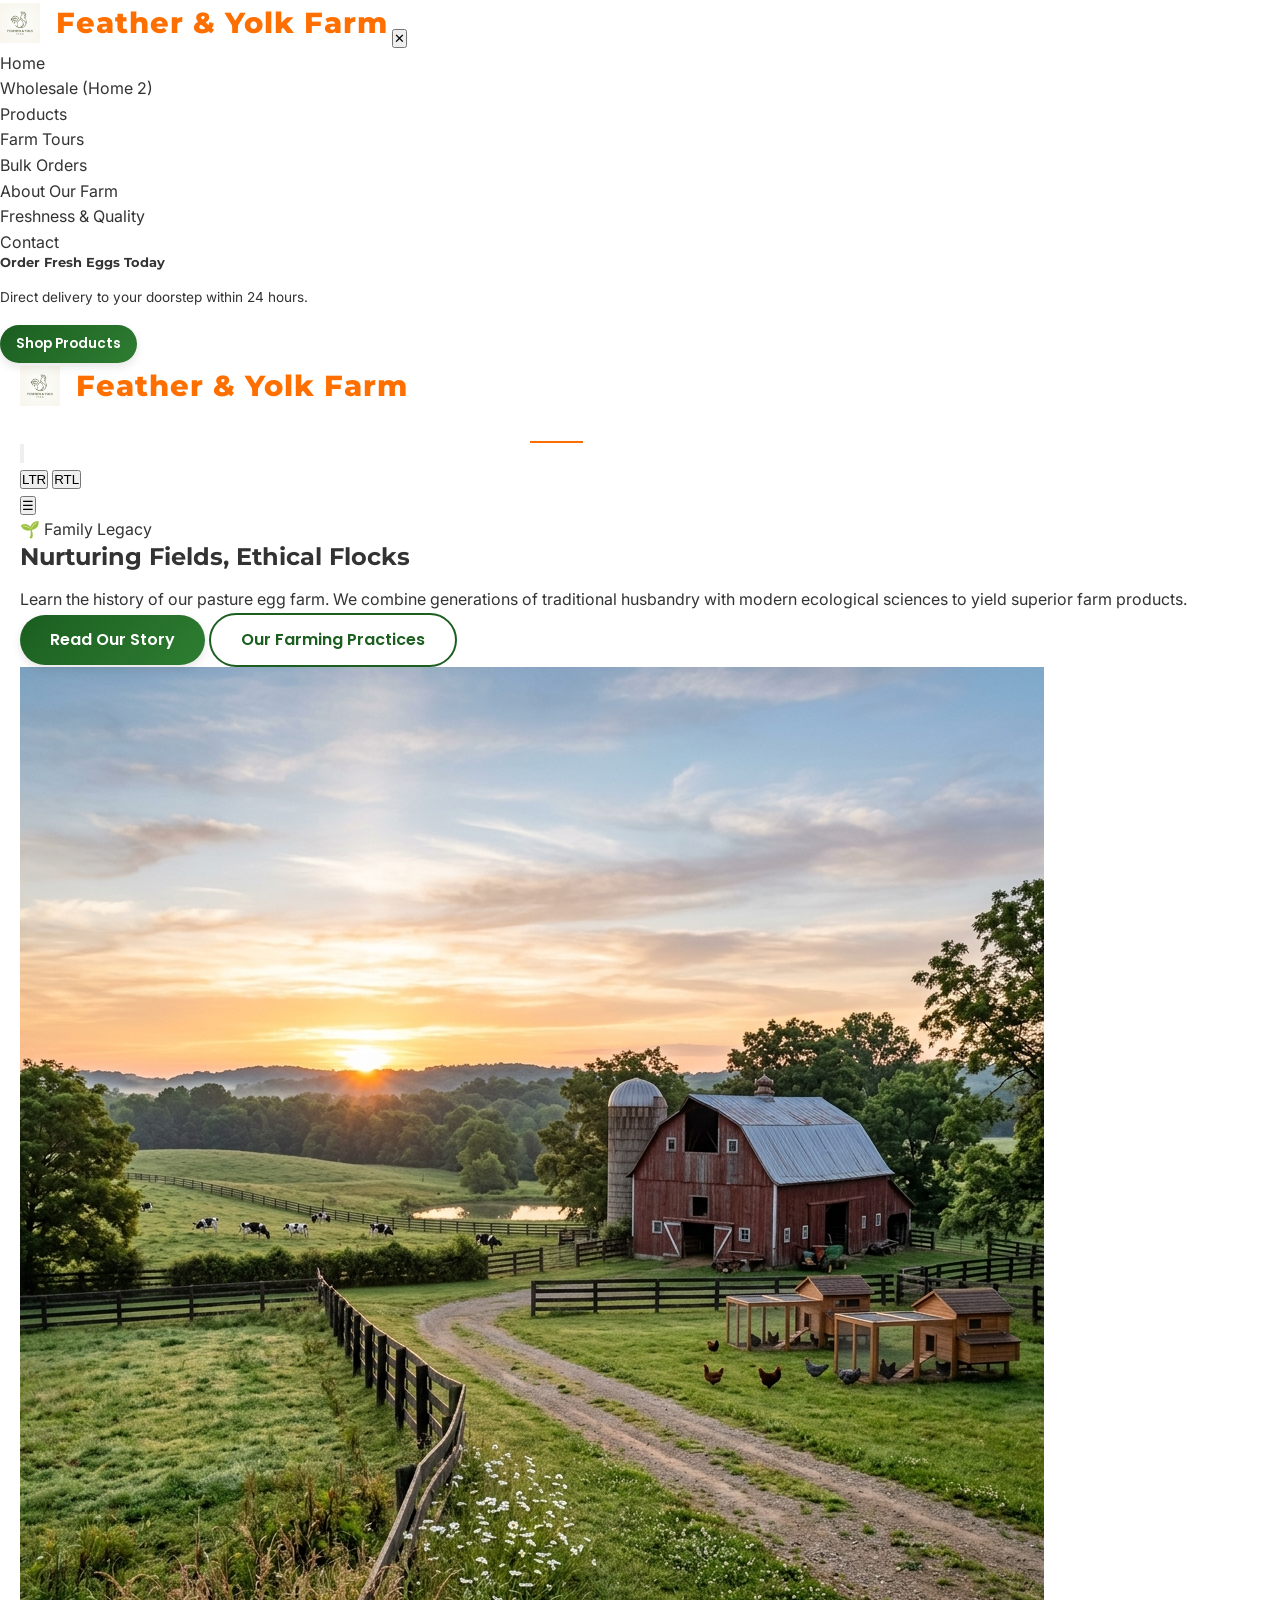
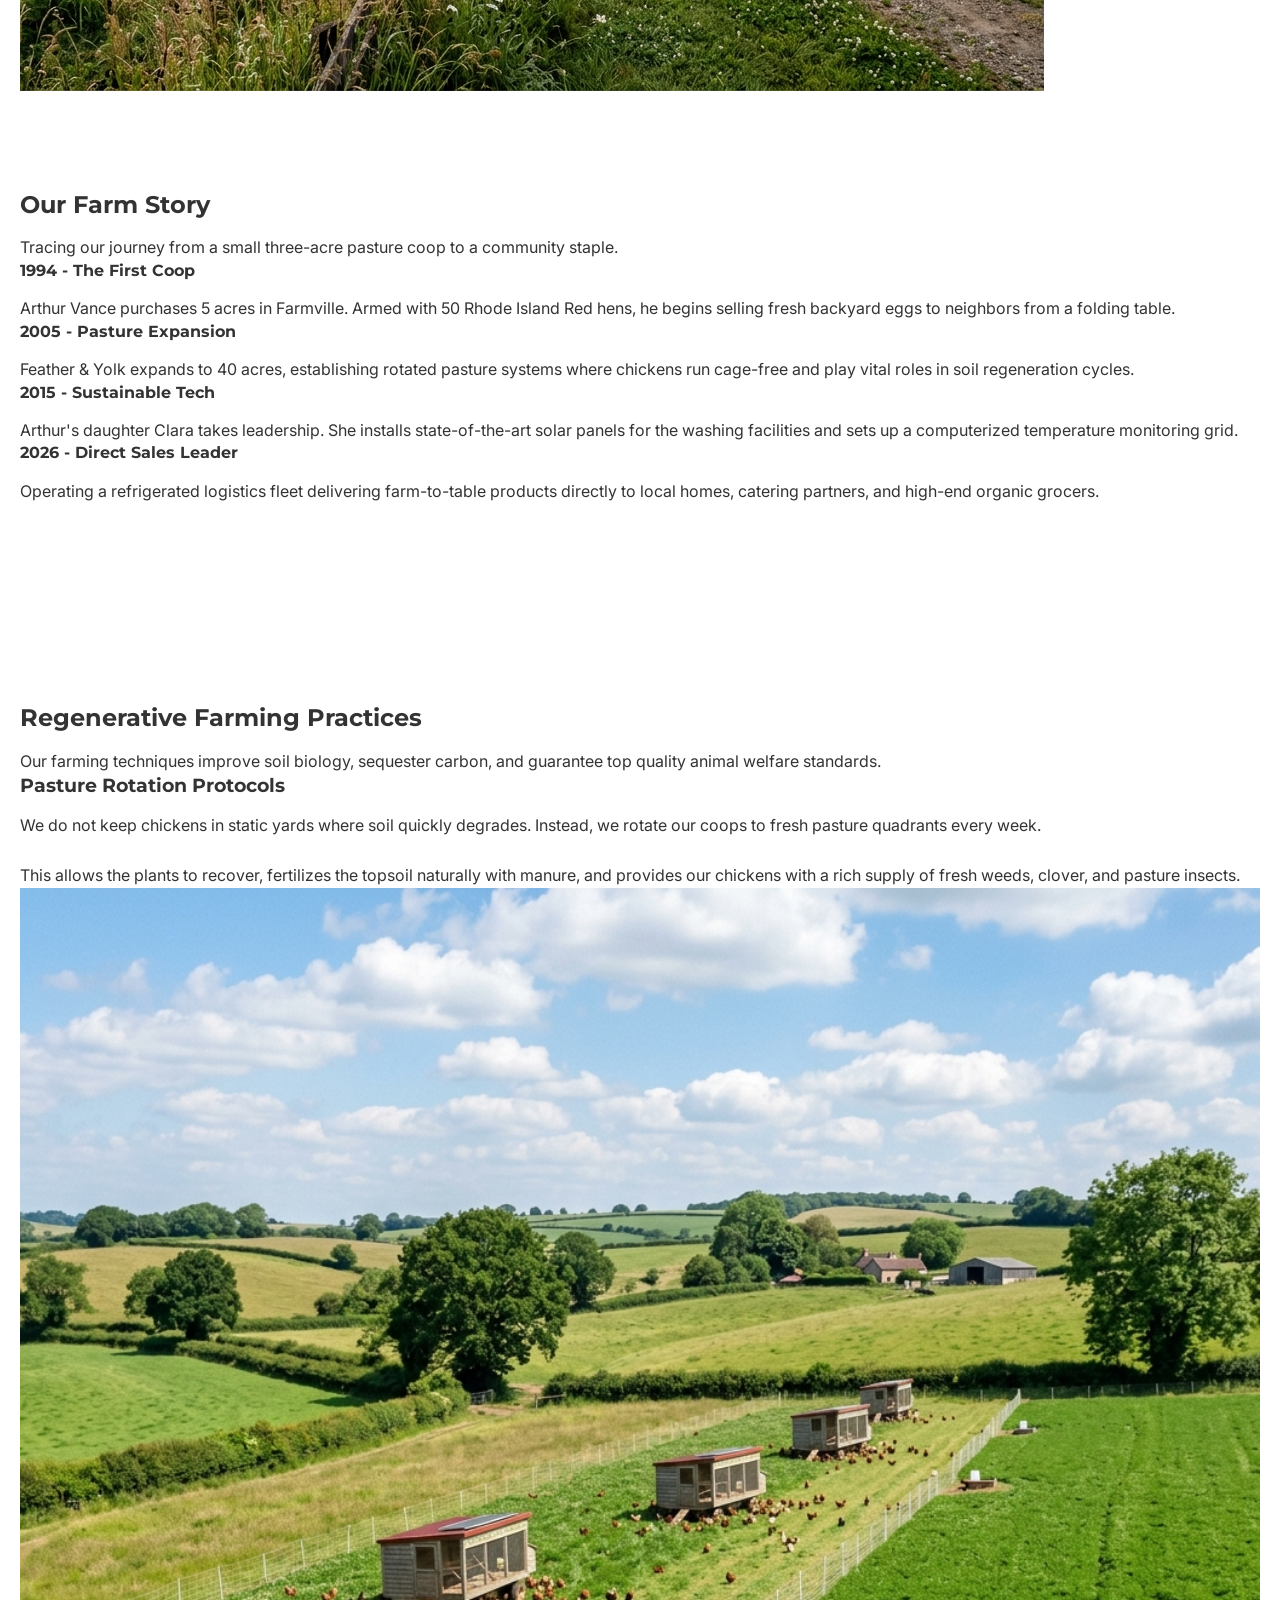
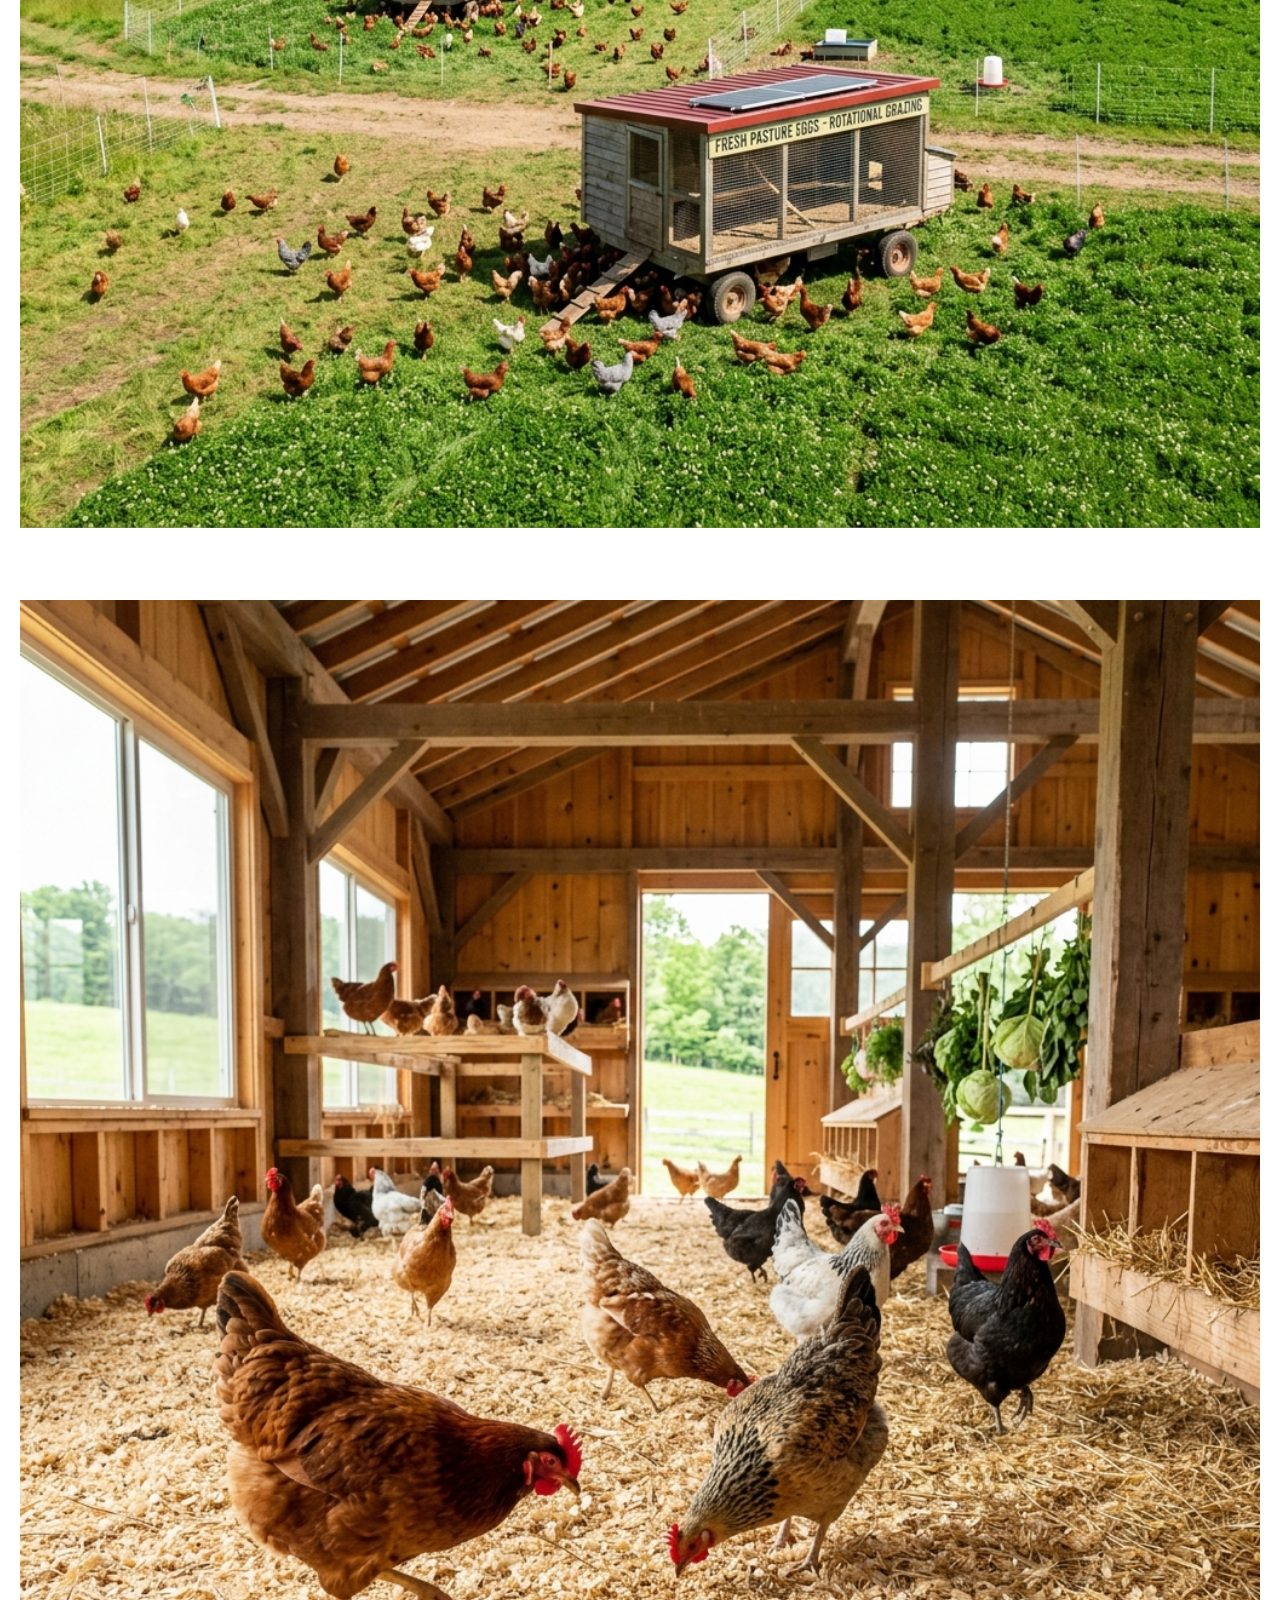
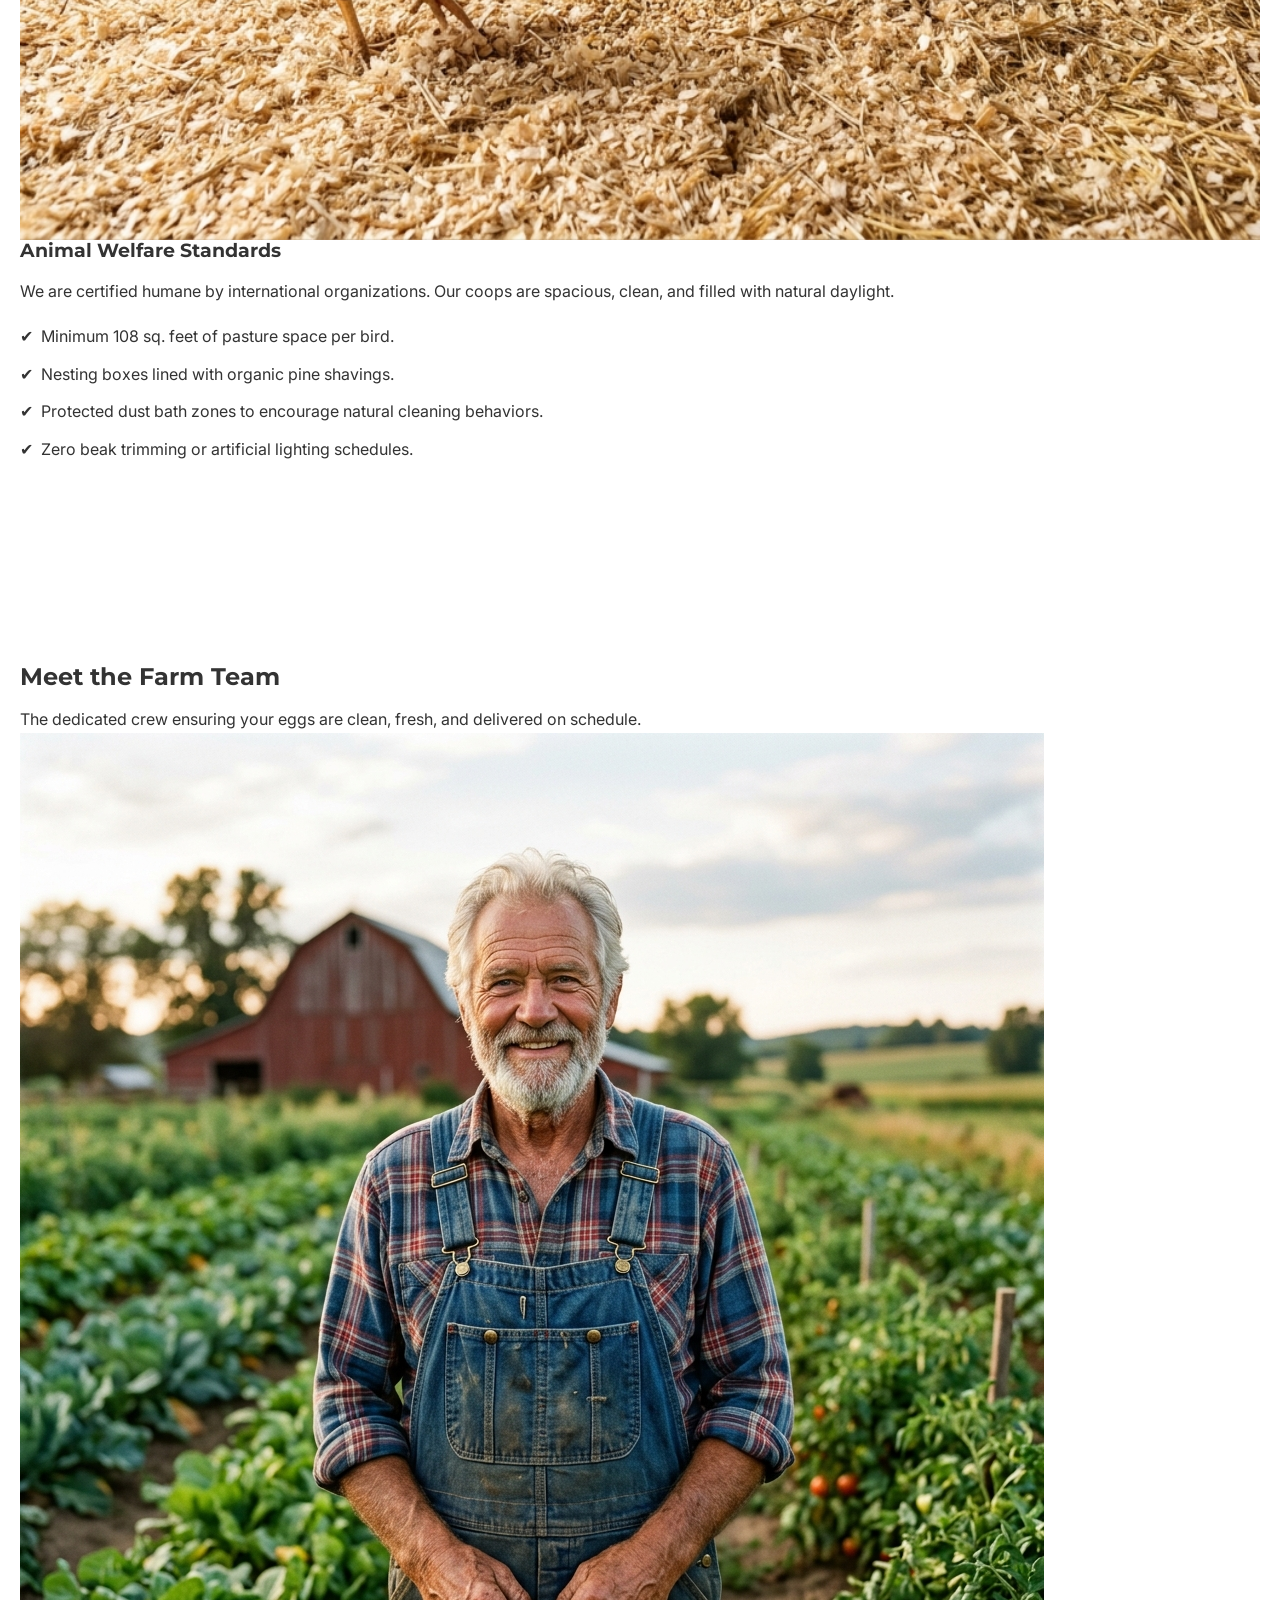
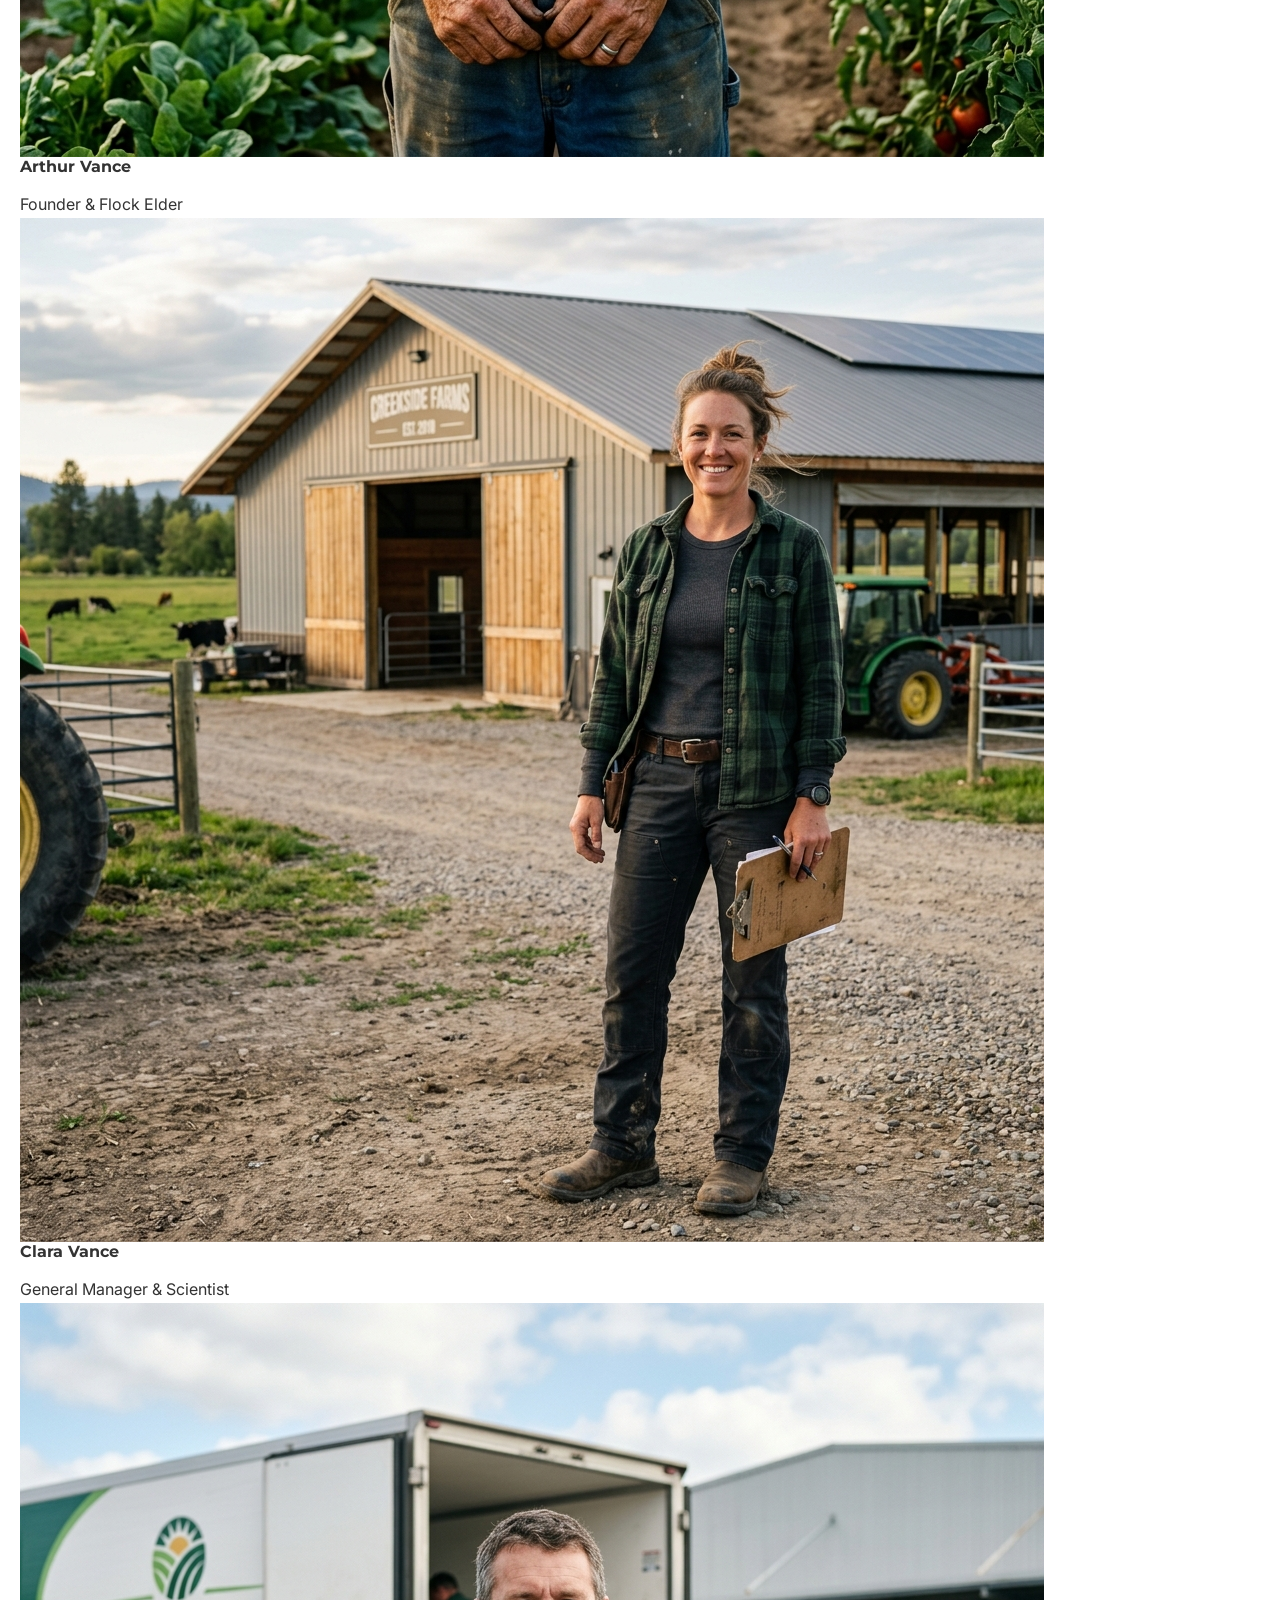
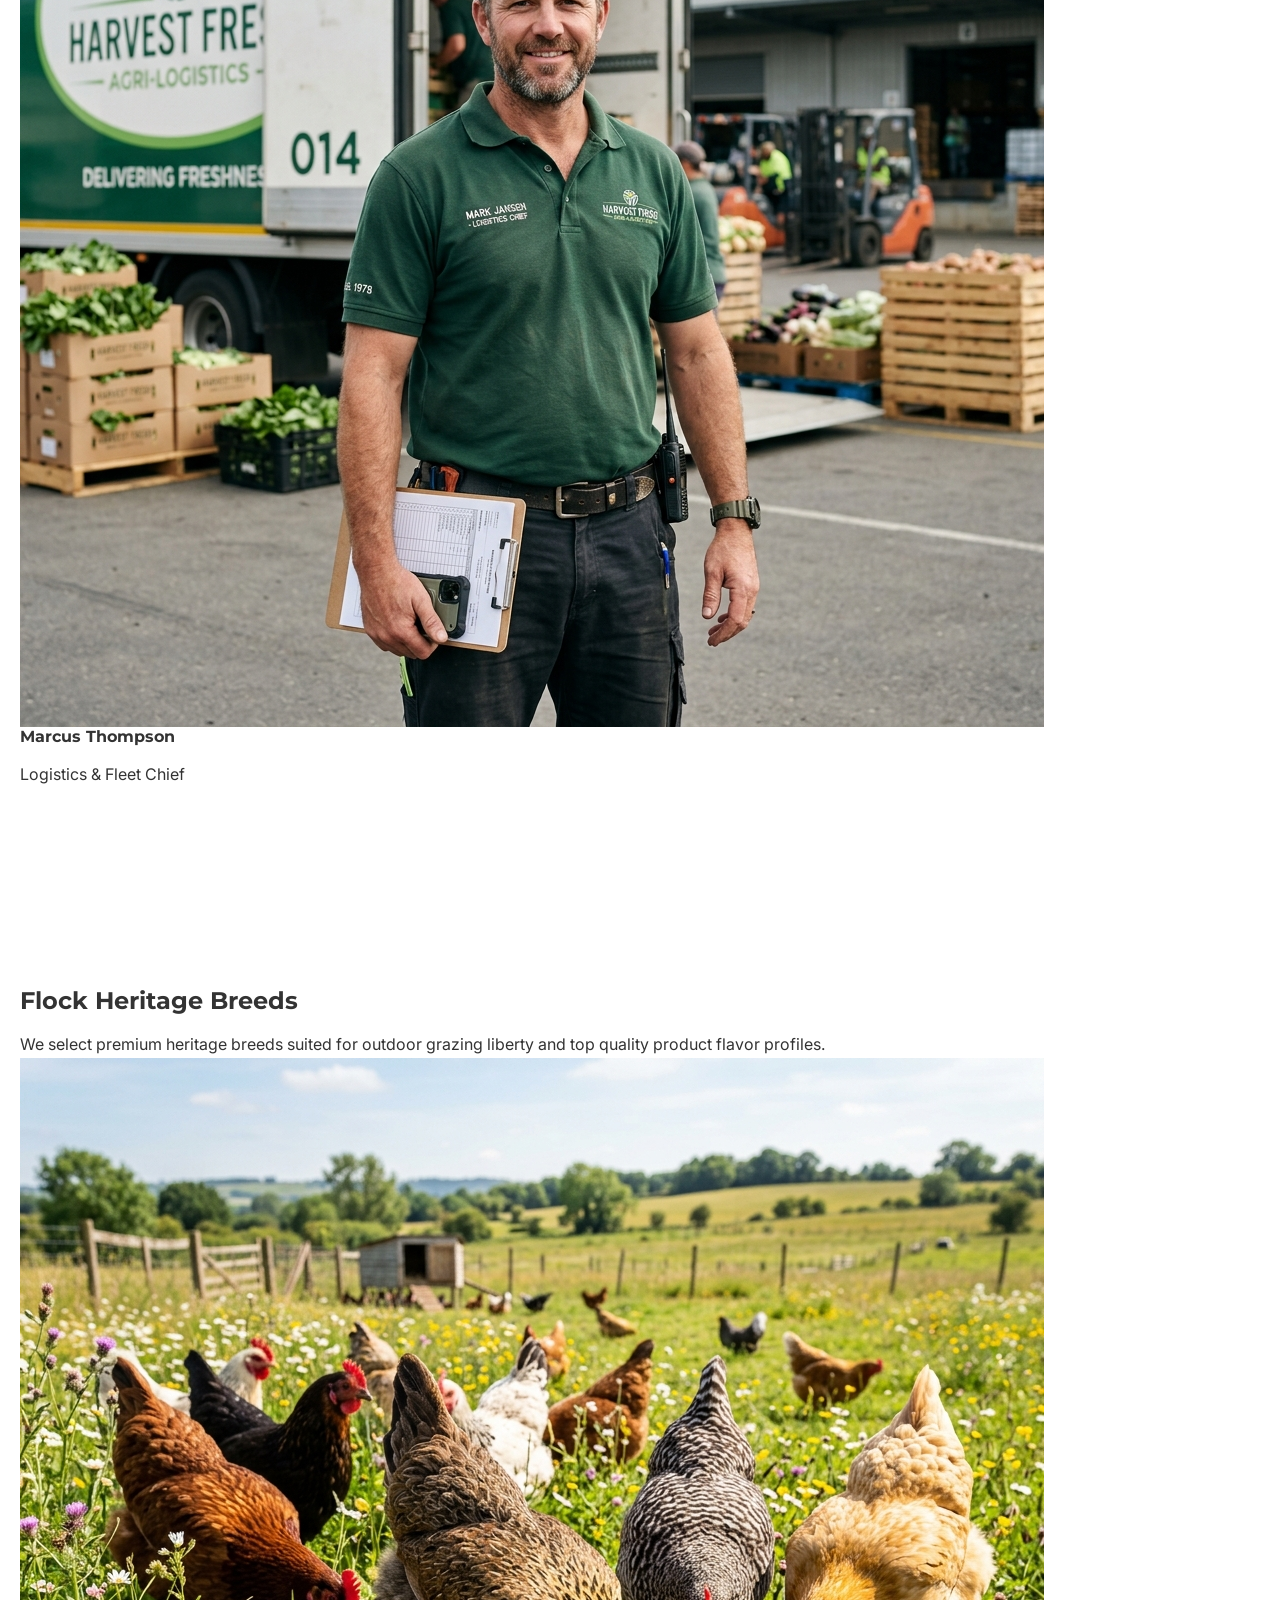
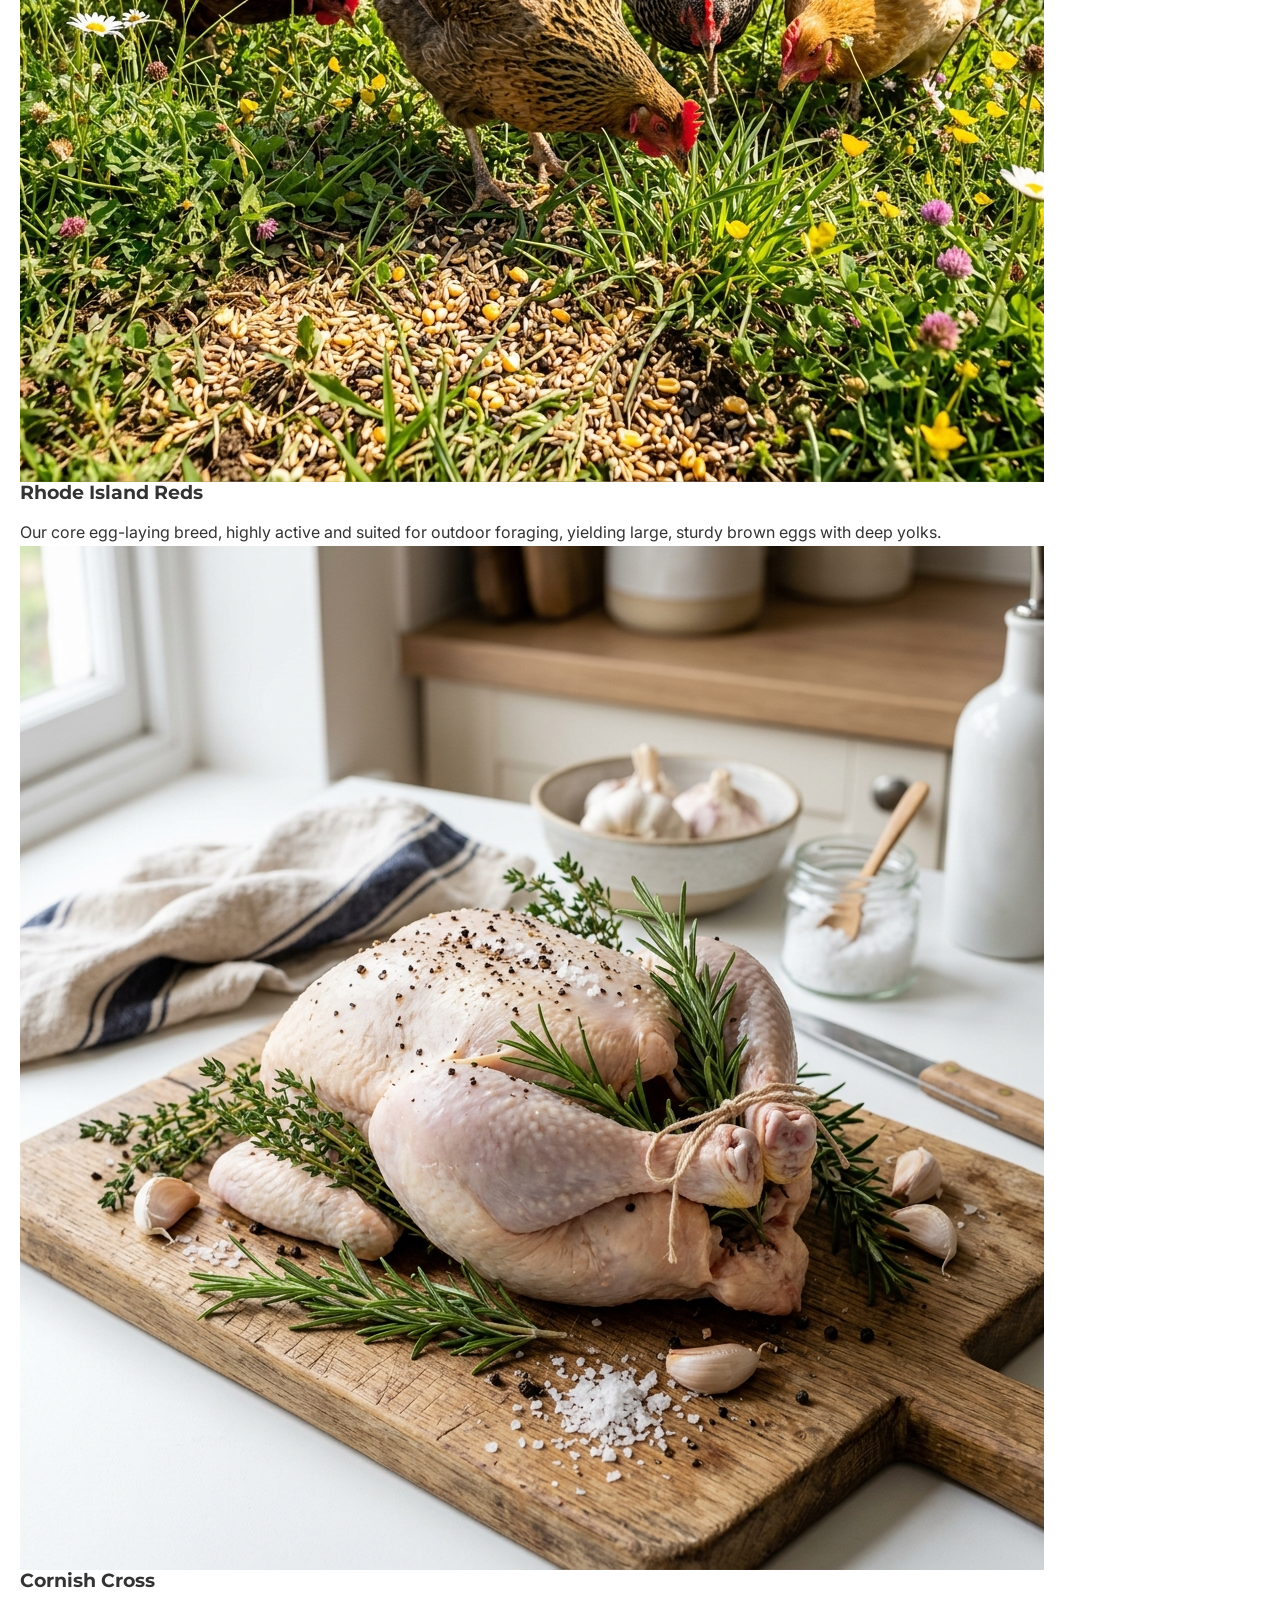
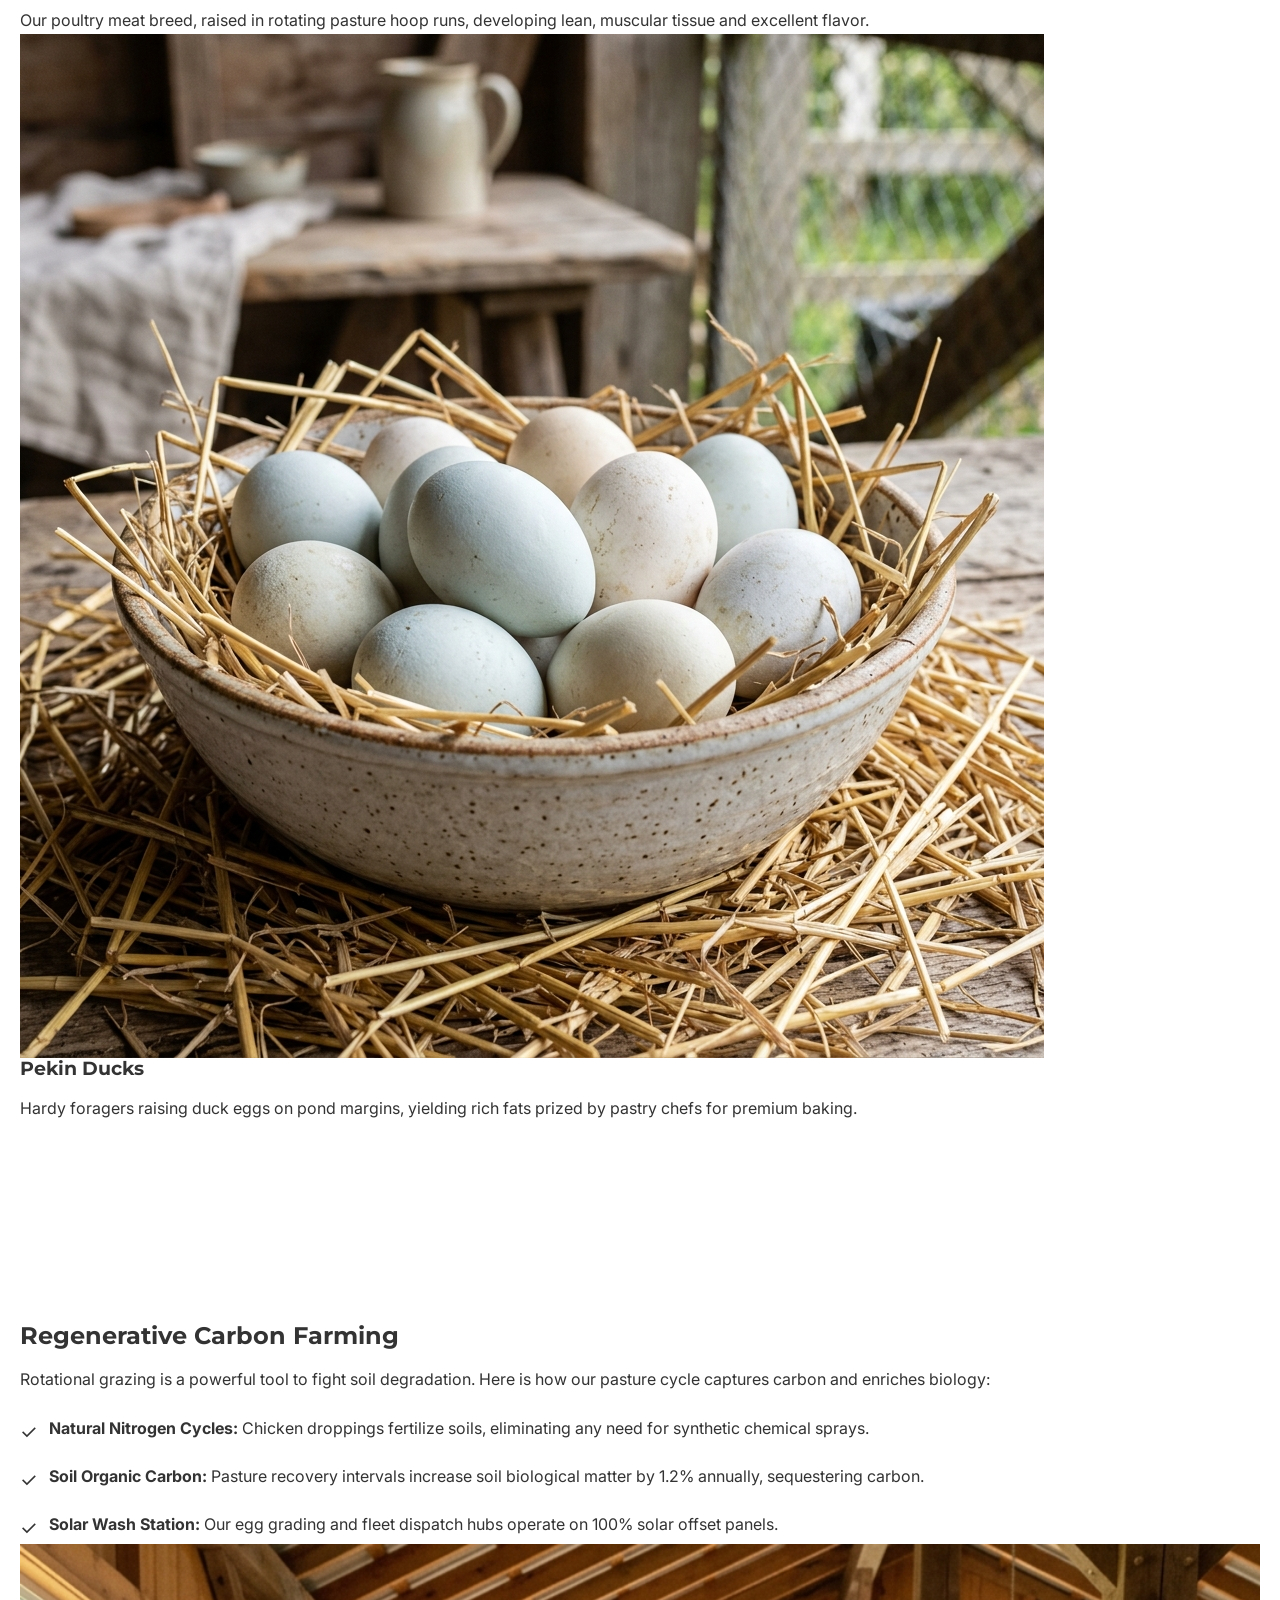
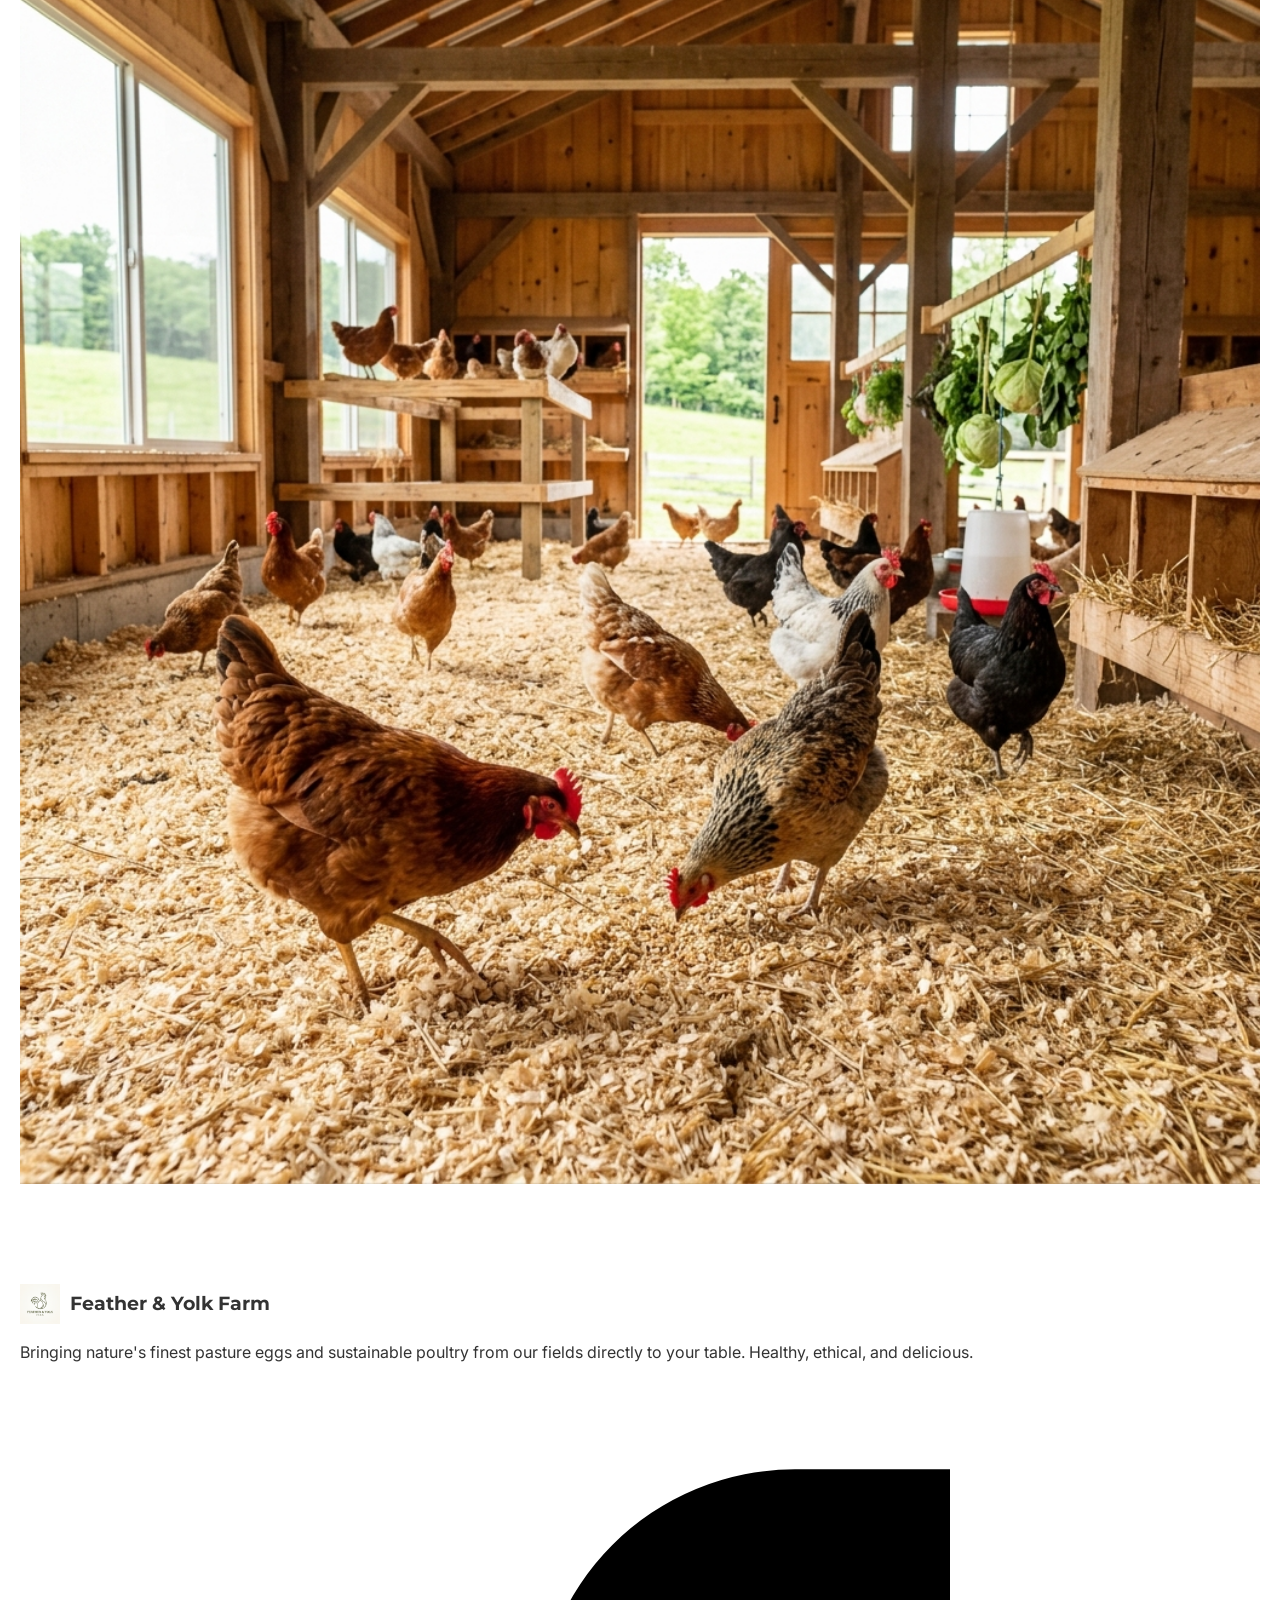
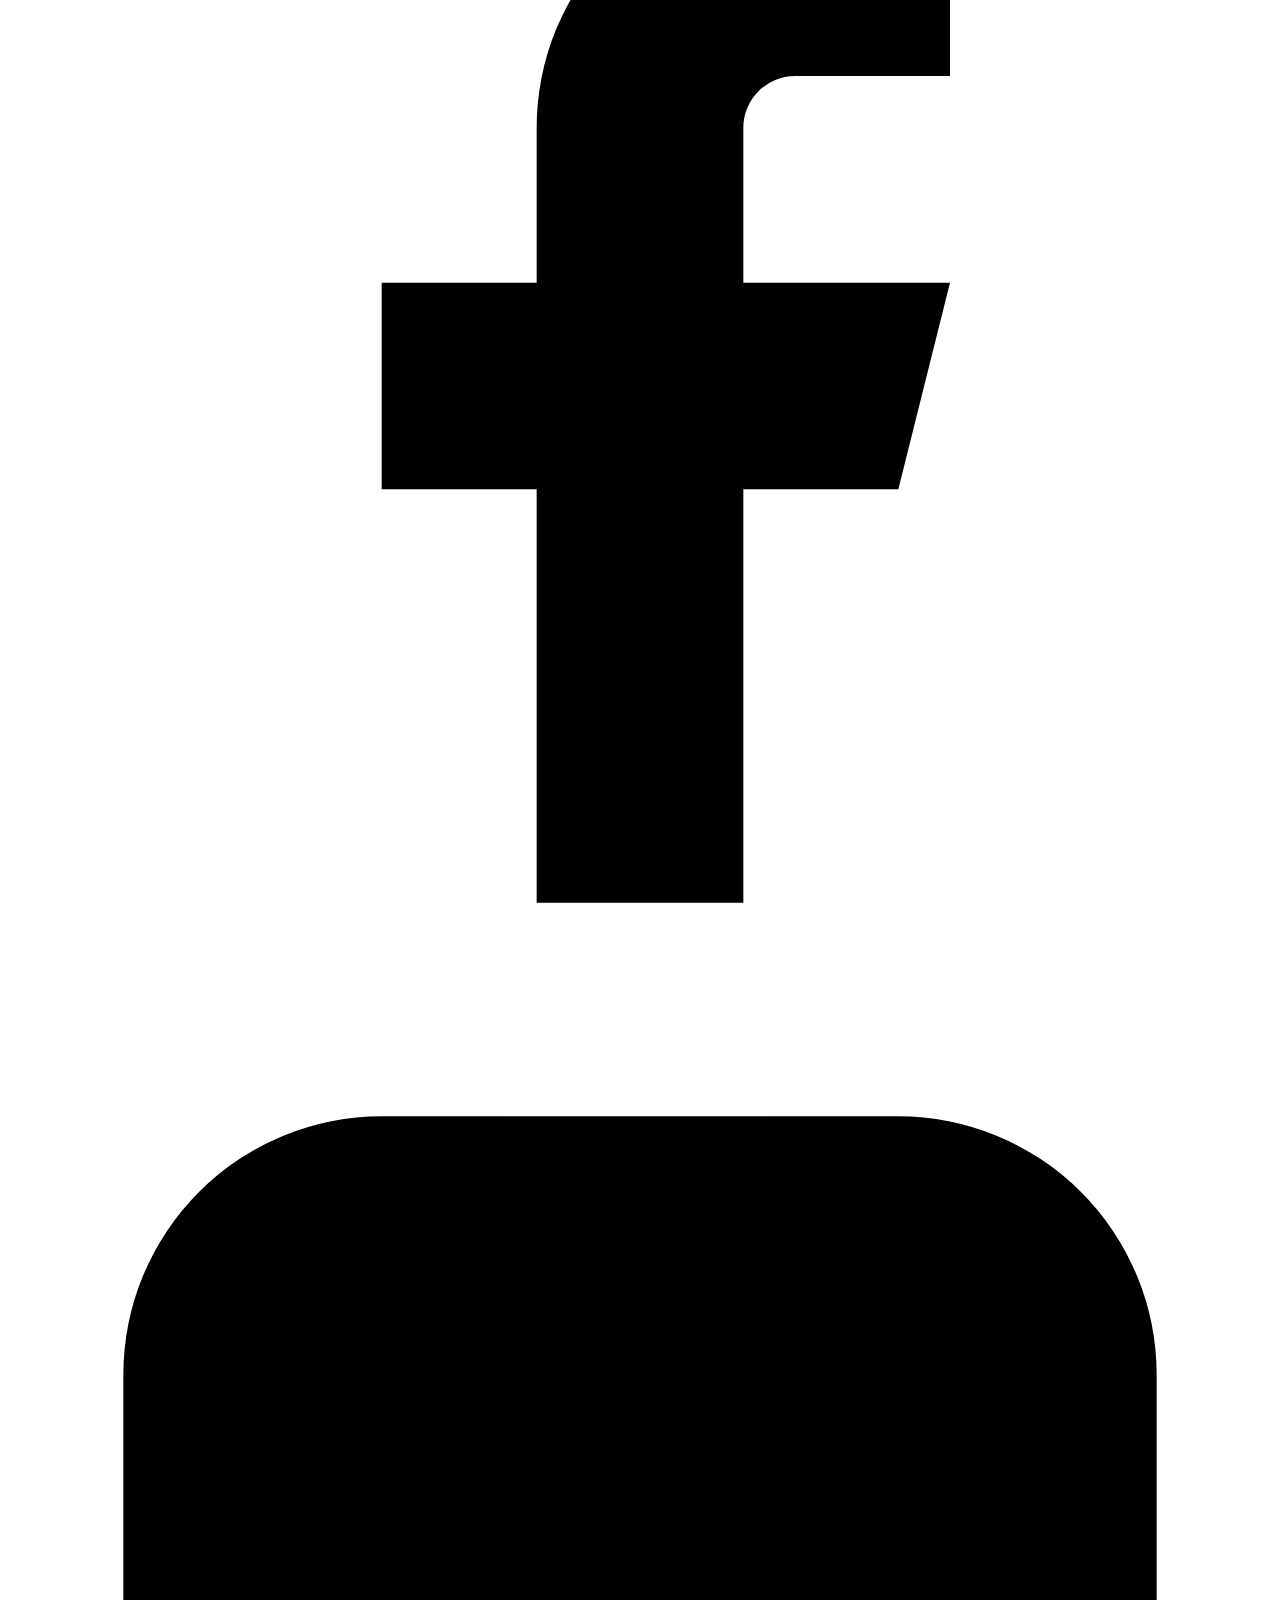
==== commit 361b3f89: "commit" ====
--- a/about.html
+++ b/about.html
@@ -1,418 +1,348 @@
 <!DOCTYPE html>
 <html lang="en">
-
 <head>
   <meta charset="UTF-8">
   <meta name="viewport" content="width=device-width, initial-scale=1.0">
-  <title>About Us | Trekking & Hiking Tour Company</title>
-  <meta name="description"
-    content="Learn about TrekX, our experienced guides, and our mission to provide the best hiking adventures.">
-  <link rel="icon" type="image/svg+xml" href="images/favicon.svg">
+  <title>About Us & Sustainable Practices | Feather & Yolk Farm</title>
+  <meta name="description" content="Discover the history of Feather & Yolk Farm. Learn about our cage-free, pasture-raised animal welfare standards and meet our dedicated family team.">
   <link rel="stylesheet" href="css/style.css">
-  <link rel="stylesheet" href="css/responsive.css">
-  <link rel="stylesheet" href="https://cdnjs.cloudflare.com/ajax/libs/font-awesome/6.4.0/css/all.min.css">
-  <style>
-    .page-hero {
-      height: 60vh;
-      background: linear-gradient(rgba(0, 0, 0, 0.6), rgba(0, 0, 0, 0.6)), url('images/hero/hero-1.png') center/cover;
-      display: flex;
-      align-items: center;
-      justify-content: center;
-      text-align: center;
-      color: #FFF;
-    }
-
-    .timeline {
-      position: relative;
-      max-width: 800px;
-      margin: 0 auto;
-    }
-
-    .timeline::after {
-      content: '';
-      position: absolute;
-      width: 4px;
-      background-color: var(--primary-color);
-      top: 0;
-      bottom: 0;
-      left: 50%;
-      margin-left: -2px;
-    }
-
-    .timeline-item {
-      padding: 20px 40px;
-      position: relative;
-      width: 50%;
-    }
-
-    .timeline-item::after {
-      content: '';
-      position: absolute;
-      width: 20px;
-      height: 20px;
-      right: -10px;
-      background-color: var(--accent-color);
-      border: 4px solid var(--surface-color);
-      top: 25px;
-      border-radius: 50%;
-      z-index: 1;
-    }
-
-    .left {
-      left: 0;
-    }
-
-    .right {
-      left: 50%;
-    }
-
-    .right::after {
-      left: -10px;
-    }
-
-    .team-grid {
-      display: grid;
-      grid-template-columns: repeat(auto-fit, minmax(250px, 1fr));
-      gap: 30px;
-    }
-
-    .team-member {
-      text-align: center;
-    }
-
-    .team-member img {
-      width: 200px;
-      height: 200px;
-      border-radius: 50%;
-      object-fit: cover;
-      margin: 0 auto 20px;
-      border: 5px solid var(--primary-color);
-    }
-
-    .partners-grid {
-      display: flex;
-      justify-content: center;
-      gap: 40px;
-      flex-wrap: wrap;
-    }
-
-    .partners-grid i {
-      font-size: 4rem;
-      color: var(--text-light);
-      opacity: 0.6;
-      transition: color 0.3s ease, opacity 0.3s ease, transform 0.3s ease;
-      cursor: pointer;
-    }
-
-    .partners-grid i:hover {
-      opacity: 1;
-      transform: scale(1.1);
-    }
-
-    .partners-grid .fa-aws:hover {
-      color: #FF9900;
-    }
-
-    .partners-grid .fa-apple:hover {
-      color: #111111;
-    }
-
-    .dark-mode .partners-grid .fa-apple:hover {
-      color: #FFFFFF;
-    }
-
-    .partners-grid .fa-google:hover {
-      color: #4285F4;
-    }
-
-    .partners-grid .fa-airbnb:hover {
-      color: #FF5A5F;
-    }
-
-    @media (max-width: 768px) {
-      .timeline::after {
-        left: 31px;
-      }
-
-      .timeline-item {
-        width: 100%;
-        padding-left: 70px;
-        padding-right: 25px;
-      }
-
-      .left::after,
-      .right::after {
-        left: 21px;
-      }
-
-      .right {
-        left: 0;
-      }
-    }
-  </style>
+  <link rel="icon" type="image/svg+xml" href="assets/favicon.svg">
 </head>
-
 <body>
-  <!-- Header placeholder -->
-  <header class="header sticky" style="background-color: var(--header-bg); padding: 15px 0;">
-    <div class="container">
-      <a href="index.html" class="logo" style="color: var(--text-color);"><img src="images/favicon.svg" alt="TrekX Logo" class="brand-icon">Trek<span>X</span></a>
-      <nav class="nav-menu">
-        <a href="index.html" class="nav-link" style="color: var(--text-color);">Home</a>
-        <a href="home2.html" class="nav-link" style="color: var(--text-color);">Home 2</a>
-        <a href="about.html" class="nav-link active" style="color: var(--text-color);">About Us</a>
-        <a href="services.html" class="nav-link" style="color: var(--text-color);">Services</a>
-        <a href="packages.html" class="nav-link" style="color: var(--text-color);">Packages</a>
-        <a href="gallery.html" class="nav-link" style="color: var(--text-color);">Gallery</a>
-        <a href="contact.html" class="nav-link" style="color: var(--text-color);">Contact</a>
-        <a href="signup.html" class="nav-link" style="color: var(--text-color);">Sign Up</a>
-        <div class="mobile-nav-controls">
-          <button class="icon-btn theme-toggle-btn" title="Toggle Dark/Light Mode" aria-label="Toggle Dark/Light Mode"><i class="fas fa-moon"></i></button>
-          <button class="icon-btn rtl-toggle-btn" title="Toggle RTL" style="font-size: 0.9rem; font-weight: 700; font-family: var(--font-text);" aria-label="Toggle RTL Layout">RTL</button>
-        </div>
-      </nav>
-      <div class="controls">
-        <button class="icon-btn theme-toggle-btn" id="theme-toggle" style="color: var(--text-color);"
-          aria-label="Toggle Dark/Light Mode"><i class="fas fa-moon"></i></button>
-        <button class="icon-btn rtl-toggle-btn" id="rtl-toggle" title="Toggle RTL"
-          style="color: var(--text-color); font-size: 0.9rem; font-weight: 700; font-family: var(--font-text);"
-          aria-label="Toggle RTL Layout">RTL</button>
-        <button class="mobile-toggle" style="color: var(--text-color);" aria-label="Open Mobile Menu"><i
-            class="fas fa-bars"></i></button>
+
+  <!-- MOBILE SLIDE-IN MENU -->
+  <div class="mobile-overlay"></div>
+  <nav class="mobile-nav" aria-label="Mobile Navigation">
+    <div class="mobile-nav-header">
+      <a href="index.html" class="logo">
+        <img src="assets/brand_logo.png" alt="Feather & Yolk Farm Logo" style="height: 40px; width: auto; object-fit: contain; margin-right: 8px;">
+        <span>Feather & Yolk Farm</span>
+      </a>
+      <button class="mobile-nav-close btn-icon" aria-label="Close Mobile Menu">✕</button>
+    </div>
+    <ul class="mobile-menu-links">
+      <li><a href="index.html" class="mobile-nav-link">Home</a></li>
+      <li><a href="home2.html" class="mobile-nav-link">Wholesale (Home 2)</a></li>
+      <li><a href="products.html" class="mobile-nav-link">Products</a></li>
+      <li><a href="tours.html" class="mobile-nav-link">Farm Tours</a></li>
+      <li><a href="bulk.html" class="mobile-nav-link">Bulk Orders</a></li>
+      <li><a href="about.html" class="mobile-nav-link active">About Our Farm</a></li>
+      <li><a href="quality.html" class="mobile-nav-link">Freshness & Quality</a></li>
+      <li><a href="contact.html" class="mobile-nav-link">Contact</a></li>
+    </ul>
+    <div class="mobile-nav-cta">
+      <h5>Order Fresh Eggs Today</h5>
+      <p style="font-size: 0.85rem; margin-bottom: 1rem;">Direct delivery to your doorstep within 24 hours.</p>
+      <a href="products.html" class="btn btn-primary" style="padding: 0.5rem 1rem; font-size: 0.85rem;">Shop Products</a>
+    </div>
+  </nav>
+
+  <!-- MAIN NAVIGATION HEADER -->
+  <header>
+    <div class="container header-container">
+      <a href="index.html" class="logo">
+        <img src="assets/brand_logo.png" alt="Feather & Yolk Farm Logo" style="height: 40px; width: auto; object-fit: contain; margin-right: 8px;">
+        <span>Feather & Yolk Farm</span>
+      </a>
+      
+      <ul class="nav-menu">
+        <li><a href="index.html" class="nav-link">Home</a></li>
+        <li><a href="home2.html" class="nav-link">Home 2</a></li>
+        <li><a href="products.html" class="nav-link">Products</a></li>
+        <li><a href="tours.html" class="nav-link">Farm Tours</a></li>
+        <li><a href="bulk.html" class="nav-link">Bulk Orders</a></li>
+        <li><a href="about.html" class="nav-link active">About</a></li>
+        <li><a href="quality.html" class="nav-link">Quality</a></li>
+        <li><a href="contact.html" class="nav-link">Contact</a></li>
+      </ul>
+
+      <div class="nav-controls">
+        <button class="theme-toggle" aria-label="Toggle Theme"></button>
+        <div class="direction-toggle" aria-label="Toggle Layout Direction">
+          <button type="button" class="dir-btn ltr-btn active" data-dir="ltr">LTR</button>
+          <button type="button" class="dir-btn rtl-btn" data-dir="rtl">RTL</button>
+          <span class="dir-slider"></span>
+        </div>
+        <button class="hamburger" aria-label="Open Mobile Menu">☰</button>
       </div>
     </div>
   </header>
 
-  <section class="page-hero parallax">
-    <div class="container anim-zoom-in">
-      <h1 style="font-size: 3.5rem;">Our Story</h1>
-      <p>Discover the passion behind our premium adventures.</p>
-    </div>
-  </section>
-
-  <!-- Company Story -->
-  <section class="section">
+  <main>
+    <!-- ABOUT HERO -->
+    <section class="hero" id="about-hero">
+      <div class="container grid-2">
+        <div class="hero-content">
+          <div class="badge"><span>🌱 Family Legacy</span></div>
+          <h1 class="hero-title">Nurturing Fields, <span>Ethical Flocks</span></h1>
+          <p class="hero-subtitle">Learn the history of our pasture egg farm. We combine generations of traditional husbandry with modern ecological sciences to yield superior farm products.</p>
+          <div class="hero-actions">
+            <a href="#farm-story" class="btn btn-primary">Read Our Story</a>
+            <a href="#practices" class="btn btn-secondary">Our Farming Practices</a>
+          </div>
+        </div>
+        <div class="hero-image-container">
+          <div class="hero-image-backdrop"></div>
+          <img src="assets/about_hero.png" alt="Sunrise view over green pastures and chicken coops" class="hero-img">
+        </div>
+      </div>
+    </section>
+
+    <!-- FARM STORY TIMELINE -->
+    <section class="section section-bg" id="farm-story">
+      <div class="container">
+        <div class="section-header">
+          <h2>Our Farm Story</h2>
+          <p>Tracing our journey from a small three-acre pasture coop to a community staple.</p>
+        </div>
+        
+        <div class="timeline" style="display: flex; flex-direction: column;">
+          <div class="timeline-item">
+            <div class="timeline-dot"></div>
+            <div class="timeline-content">
+              <h4>1994 - The First Coop</h4>
+              <p>Arthur Vance purchases 5 acres in Farmville. Armed with 50 Rhode Island Red hens, he begins selling fresh backyard eggs to neighbors from a folding table.</p>
+            </div>
+          </div>
+          <div class="timeline-item">
+            <div class="timeline-dot"></div>
+            <div class="timeline-content">
+              <h4>2005 - Pasture Expansion</h4>
+              <p>Feather & Yolk expands to 40 acres, establishing rotated pasture systems where chickens run cage-free and play vital roles in soil regeneration cycles.</p>
+            </div>
+          </div>
+          <div class="timeline-item">
+            <div class="timeline-dot"></div>
+            <div class="timeline-content">
+              <h4>2015 - Sustainable Tech</h4>
+              <p>Arthur's daughter Clara takes leadership. She installs state-of-the-art solar panels for the washing facilities and sets up a computerized temperature monitoring grid.</p>
+            </div>
+          </div>
+          <div class="timeline-item">
+            <div class="timeline-dot"></div>
+            <div class="timeline-content">
+              <h4>2026 - Direct Sales Leader</h4>
+              <p>Operating a refrigerated logistics fleet delivering farm-to-table products directly to local homes, catering partners, and high-end organic grocers.</p>
+            </div>
+          </div>
+        </div>
+      </div>
+    </section>
+
+    <!-- FARMING PRACTICES & WELFARE -->
+    <section class="section" id="practices">
+      <div class="container">
+        <div class="section-header">
+          <h2>Regenerative Farming Practices</h2>
+          <p>Our farming techniques improve soil biology, sequester carbon, and guarantee top quality animal welfare standards.</p>
+        </div>
+        
+        <div class="grid-2" style="margin-bottom: 4.5rem; align-items: center;">
+          <div>
+            <h3 style="margin-bottom: 1rem;">Pasture Rotation Protocols</h3>
+            <p style="margin-bottom: 1.5rem; color: var(--text-secondary);">We do not keep chickens in static yards where soil quickly degrades. Instead, we rotate our coops to fresh pasture quadrants every week.</p>
+            <p style="color: var(--text-secondary);">This allows the plants to recover, fertilizes the topsoil naturally with manure, and provides our chickens with a rich supply of fresh weeds, clover, and pasture insects.</p>
+          </div>
+          <div class="hero-image-container">
+            <img src="assets/regenerative_pastures.png" alt="Rotated pasture fields with mobile coops" style="border-radius: var(--border-radius-lg); width: 100%;">
+          </div>
+        </div>
+
+        <div class="grid-2" style="align-items: center;">
+          <div class="hero-image-container">
+            <img src="assets/animal_welfare.png" alt="Free-range hens in a clean sunlit barn" style="border-radius: var(--border-radius-lg); width: 100%; order: 2;">
+          </div>
+          <div>
+            <h3 style="margin-bottom: 1rem;">Animal Welfare Standards</h3>
+            <p style="margin-bottom: 1.25rem; color: var(--text-secondary);">We are certified humane by international organizations. Our coops are spacious, clean, and filled with natural daylight.</p>
+            <ul style="list-style: none; display: flex; flex-direction: column; gap: 0.75rem;">
+              <li style="display: flex; gap: 0.5rem; align-items: center;">
+                <span style="color: var(--primary);">✔</span>
+                <span>Minimum 108 sq. feet of pasture space per bird.</span>
+              </li>
+              <li style="display: flex; gap: 0.5rem; align-items: center;">
+                <span style="color: var(--primary);">✔</span>
+                <span>Nesting boxes lined with organic pine shavings.</span>
+              </li>
+              <li style="display: flex; gap: 0.5rem; align-items: center;">
+                <span style="color: var(--primary);">✔</span>
+                <span>Protected dust bath zones to encourage natural cleaning behaviors.</span>
+              </li>
+              <li style="display: flex; gap: 0.5rem; align-items: center;">
+                <span style="color: var(--primary);">✔</span>
+                <span>Zero beak trimming or artificial lighting schedules.</span>
+              </li>
+            </ul>
+          </div>
+        </div>
+      </div>
+    </section>
+
+    <!-- MEET THE TEAM -->
+    <section class="section section-bg" id="team-members">
+      <div class="container">
+        <div class="section-header">
+          <h2>Meet the Farm Team</h2>
+          <p>The dedicated crew ensuring your eggs are clean, fresh, and delivered on schedule.</p>
+        </div>
+        <div class="grid-3">
+          <div class="team-card">
+            <div class="team-image-wrapper">
+              <img src="assets/team_founder.png" alt="Arthur Vance, Founder" style="object-position: center;">
+            </div>
+            <div class="team-info">
+              <h4>Arthur Vance</h4>
+              <span>Founder & Flock Elder</span>
+            </div>
+          </div>
+          <div class="team-card">
+            <div class="team-image-wrapper">
+              <img src="assets/team_manager.png" alt="Clara Vance, General Manager" style="object-position: center;">
+            </div>
+            <div class="team-info">
+              <h4>Clara Vance</h4>
+              <span>General Manager & Scientist</span>
+            </div>
+          </div>
+          <div class="team-card">
+            <div class="team-image-wrapper">
+              <img src="assets/team_logistics.png" alt="Marcus Thompson, Delivery Chief" style="object-position: center;">
+            </div>
+            <div class="team-info">
+              <h4>Marcus Thompson</h4>
+              <span>Logistics & Fleet Chief</span>
+            </div>
+          </div>
+        </div>
+      </div>
+    </section>
+  </main>
+
+    <!-- FLOCK HERITAGE BREEDS -->
+    <section class="section section-bg" id="flock-breeds">
+      <div class="container">
+        <div class="section-header">
+          <h2>Flock Heritage Breeds</h2>
+          <p>We select premium heritage breeds suited for outdoor grazing liberty and top quality product flavor profiles.</p>
+        </div>
+        <div class="grid-3">
+          <div class="promise-card">
+            <img src="assets/organic_diet.png" alt="Rhode Island Red chicken in pasture field" class="promise-card-img">
+            <h3>Rhode Island Reds</h3>
+            <p>Our core egg-laying breed, highly active and suited for outdoor foraging, yielding large, sturdy brown eggs with deep yolks.</p>
+          </div>
+          <div class="promise-card">
+            <img src="assets/fresh_poultry.png" alt="Cornish Cross birds in grass run mobile coop" class="promise-card-img">
+            <h3>Cornish Cross</h3>
+            <p>Our poultry meat breed, raised in rotating pasture hoop runs, developing lean, muscular tissue and excellent flavor.</p>
+          </div>
+          <div class="promise-card">
+            <img src="assets/duck_eggs.png" alt="Pekin ducks swimming in pond pasture" class="promise-card-img">
+            <h3>Pekin Ducks</h3>
+            <p>Hardy foragers raising duck eggs on pond margins, yielding rich fats prized by pastry chefs for premium baking.</p>
+          </div>
+        </div>
+      </div>
+    </section>
+
+    <!-- CARBON FOOTPRINT SOIL METRICS -->
+    <section class="section" id="carbon-metrics">
+      <div class="container grid-2" style="align-items: center;">
+        <div class="hero-content">
+          <h2>Regenerative Carbon Farming</h2>
+          <p style="margin-bottom: 1.5rem;">Rotational grazing is a powerful tool to fight soil degradation. Here is how our pasture cycle captures carbon and enriches biology:</p>
+          <ul class="text-start" style="list-style: none; display: flex; flex-direction: column; gap: 1rem;">
+            <li style="display: flex; gap: 0.75rem; align-items: flex-start;">
+              <span style="color: var(--primary); font-size: 1.25rem;">✓</span>
+              <div>
+                <strong>Natural Nitrogen Cycles:</strong> Chicken droppings fertilize soils, eliminating any need for synthetic chemical sprays.
+              </div>
+            </li>
+            <li style="display: flex; gap: 0.75rem; align-items: flex-start;">
+              <span style="color: var(--primary); font-size: 1.25rem;">✓</span>
+              <div>
+                <strong>Soil Organic Carbon:</strong> Pasture recovery intervals increase soil biological matter by 1.2% annually, sequestering carbon.
+              </div>
+            </li>
+            <li style="display: flex; gap: 0.75rem; align-items: flex-start;">
+              <span style="color: var(--primary); font-size: 1.25rem;">✓</span>
+              <div>
+                <strong>Solar Wash Station:</strong> Our egg grading and fleet dispatch hubs operate on 100% solar offset panels.
+              </div>
+            </li>
+          </ul>
+        </div>
+        <div class="hero-image-container">
+          <img src="assets/animal_welfare.png" alt="Sun rays hitting lush pasture grass rotated paddocks" style="border-radius: var(--border-radius-lg); width: 100%;">
+        </div>
+      </div>
+    </section>
+
+  <!-- FOOTER -->
+  <footer>
     <div class="container">
-      <div style="display: flex; flex-wrap: wrap; gap: 40px; align-items: center;">
-        <div style="flex: 1; min-width: 300px; max-width: 550px;" class="anim-fade-right">
-          <img src="images/hero/hero-2.png" alt="Our Story"
-            style="border-radius: 20px; box-shadow: var(--shadow-lg); width: 100%; max-height: 360px; object-fit: cover;">
-        </div>
-        <div style="flex: 1; min-width: 300px;" class="anim-fade-left">
-          <h2 class="section-title">The Journey Began In 2001</h2>
-          <p style="margin-bottom: 20px; color: var(--text-light);">What started as a small group of enthusiastic hikers
-            has evolved into the world's leading premium trekking company. We've spent the last two decades exploring
-            uncharted territories to bring you the best experiences.</p>
-          <p style="color: var(--text-light);">We believe that the mountains have the power to transform lives. Our
-            mission is to provide safe, exhilarating, and sustainable travel experiences.</p>
-        </div>
-      </div>
-    </div>
-  </section>
-
-  <!-- Timeline -->
-  <section class="section" style="background: var(--surface-color);">
-    <div class="container">
-      <div class="text-center anim-fade-up">
-        <h2 class="section-title">Our Milestone Journey</h2>
-      </div>
-      <div class="timeline">
-        <div class="timeline-item left anim-fade-right">
-          <div class="premium-card">
-            <div class="card-content">
-              <h3 style="color: var(--accent-color);">2001</h3>
-              <p>Company Founded in Colorado.</p>
-            </div>
-          </div>
-        </div>
-        <div class="timeline-item right anim-fade-left">
-          <div class="premium-card">
-            <div class="card-content">
-              <h3 style="color: var(--accent-color);">2010</h3>
-              <p>Expanded to the Himalayas.</p>
-            </div>
-          </div>
-        </div>
-        <div class="timeline-item left anim-fade-right">
-          <div class="premium-card">
-            <div class="card-content">
-              <h3 style="color: var(--accent-color);">2018</h3>
-              <p>Voted #1 Premium Adventure Co.</p>
-            </div>
-          </div>
-        </div>
-        <div class="timeline-item right anim-fade-left">
-          <div class="premium-card">
-            <div class="card-content">
-              <h3 style="color: var(--accent-color);">2026</h3>
-              <p>Reaching 100k+ Happy Hikers.</p>
-            </div>
-          </div>
-        </div>
-      </div>
-    </div>
-  </section>
-
-  <!-- Meet The Team -->
-  <section class="section">
-    <div class="container">
-      <div class="text-center anim-fade-up">
-        <h2 class="section-title">Meet Our Experts</h2>
-      </div>
-      <div class="team-grid">
-        <div class="team-member anim-zoom-in">
-          <img src="https://i.pinimg.com/1200x/ae/9b/d1/ae9bd1fe69b17a3360728e27fcc1bd6c.jpg" alt="Team">
-          <h3>John Doe</h3>
-          <p class="trek-price" style="font-size: 1rem; margin-top: 0;">Lead Guide</p>
-        </div>
-        <div class="team-member anim-zoom-in" style="transition-delay: 0.2s">
-          <img src="https://i.pinimg.com/236x/da/76/21/da76213b9a0a33d167f9544c49fb0712.jpg" alt="Team">
-          <h3>Sarah Smith</h3>
-          <p class="trek-price" style="font-size: 1rem; margin-top: 0;">Expedition Coordinator</p>
-        </div>
-        <div class="team-member anim-zoom-in" style="transition-delay: 0.4s">
-          <img src="https://i.pinimg.com/736x/0a/fb/f8/0afbf860a69fc586d19ffa698cdd7749.jpg" alt="Team">
-          <h3>Mike Johnson</h3>
-          <p class="trek-price" style="font-size: 1rem; margin-top: 0;">Safety Officer</p>
-        </div>
-      </div>
-    </div>
-  </section>
-
-  <!-- Partners -->
-  <section class="section" style="background: var(--surface-color);">
-    <div class="container text-center anim-fade-up">
-      <h2 class="section-title">Our Global Partners</h2>
-      <div class="partners-grid" style="margin-top: 40px;">
-        <i class="fab fa-aws"></i>
-        <i class="fab fa-apple"></i>
-        <i class="fab fa-google"></i>
-        <i class="fab fa-airbnb"></i>
-      </div>
-    </div>
-  </section>
-
-  <!-- Travel Tips Section -->
-  <section class="section" style="background: var(--surface-color);">
-    <div class="container">
-      <div class="text-center anim-fade-up">
-        <h2 class="section-title">Ethical Trekking</h2>
-        <p class="section-subtitle">How we preserve the mountains for future generations.</p>
-      </div>
-      <div style="display: grid; grid-template-columns: repeat(auto-fit, minmax(280px, 1fr)); gap: 30px;">
-        <div class="premium-card anim-zoom-in">
-          <div class="card-content">
-            <i class="fas fa-leaf" style="font-size: 2rem; color: var(--accent-color); margin-bottom: 15px;"></i>
-            <h3>Leave No Trace</h3>
-            <p style="color: var(--text-light);">Our strict policy on waste management and minimizing footprint.</p>
-          </div>
-        </div>
-        <div class="premium-card anim-zoom-in" style="transition-delay: 0.2s;">
-          <div class="card-content">
-            <i class="fas fa-hands-helping"
-              style="font-size: 2rem; color: var(--accent-color); margin-bottom: 15px;"></i>
-            <h3>Support Local</h3>
-            <p style="color: var(--text-light);">Empowering local communities through fair wages and ethical hiring.</p>
-          </div>
-        </div>
-        <div class="premium-card anim-zoom-in" style="transition-delay: 0.4s;">
-          <div class="card-content">
-            <i class="fas fa-paw" style="font-size: 2rem; color: var(--accent-color); margin-bottom: 15px;"></i>
-            <h3>Wildlife Respect</h3>
-            <p style="color: var(--text-light);">Guidelines on observing native fauna safely and respectfully.</p>
-          </div>
-        </div>
-      </div>
-    </div>
-  </section>
-
-  <!-- Latest Blog Section -->
-  <section class="section">
-    <div class="container">
-      <div class="text-center anim-fade-up">
-        <h2 class="section-title">Latest Adventure News</h2>
-      </div>
-      <div class="blog-grid">
-        <div class="blog-card anim-fade-right">
-          <img src="images/blog/our_story.jpg" alt="Blog post thumbnail">
-          <span style="color: var(--accent-color); font-weight: 600; font-size: 0.9rem;">August 05, 2026</span>
-          <h3 style="margin: 10px 0;">How TrekX Started: Our Story</h3>
-          <p style="color: var(--text-light); margin-bottom: 15px;">A look back at how a small group of passionate
-            hikers built a premium global adventure tour company.</p>
-          <a href="#" style="color: var(--primary-color); font-weight: 600;">Read More <i
-              class="fas fa-arrow-right"></i></a>
-        </div>
-        <div class="blog-card anim-fade-left">
-          <img src="images/blog/veteran_guides.jpg" alt="Blog post thumbnail">
-          <span style="color: var(--accent-color); font-weight: 600; font-size: 0.9rem;">July 22, 2026</span>
-          <h3 style="margin: 10px 0;">Meet Our Veteran Guides</h3>
-          <p style="color: var(--text-light); margin-bottom: 15px;">Get to know the experts who will be leading you
-            safely across the toughest trails on the planet.</p>
-          <a href="#" style="color: var(--primary-color); font-weight: 600;">Read More <i
-              class="fas fa-arrow-right"></i></a>
-        </div>
-      </div>
-    </div>
-  </section>
-
-  <!-- Footer -->
-  <footer class="footer">
-    <div class="container">
-      <div class="footer-grid">
-        <div class="footer-col">
-          <a href="index.html" class="logo" style="margin-bottom: 20px; display: inline-flex;"><img src="images/favicon.svg" alt="TrekX Logo" class="brand-icon">Trek<span>X</span></a>
-          <p>We are the leading premium trekking and hiking tour company, dedicated to providing safe, thrilling, and
-            luxurious outdoor adventures worldwide.</p>
-          <div class="social-links">
-            <a href="#"><i class="fab fa-facebook-f"></i></a>
-            <a href="#"><i class="fab fa-instagram"></i></a>
-            <a href="#"><i class="fab fa-twitter"></i></a>
-            <a href="#"><i class="fab fa-youtube"></i></a>
-          </div>
-        </div>
-
-        <div class="footer-col">
-          <h4>Quick Links</h4>
+      <div class="footer-top">
+        <div class="footer-brand">
+          <a href="index.html" style="display: flex; align-items: center; gap: 10px; margin-bottom: 1rem; text-decoration: none; color: var(--primary);">
+            <img src="assets/brand_logo.png" alt="Feather & Yolk Farm Logo" style="height: 40px; width: auto; object-fit: contain;">
+            <h3 style="margin: 0;">Feather & Yolk Farm</h3>
+          </a>
+          <p>Bringing nature's finest pasture eggs and sustainable poultry from our fields directly to your table. Healthy, ethical, and delicious.</p>
+          <div class="footer-socials">
+            <a href="#" aria-label="Facebook">
+              <svg viewBox="0 0 24 24"><path d="M18 2h-3a5 5 0 0 0-5 5v3H7v4h3v8h4v-8h3l1-4h-4V7a1 1 0 0 1 1-1h3z"/></svg>
+            </a>
+            <a href="#" aria-label="Instagram">
+              <svg viewBox="0 0 24 24"><rect x="2" y="2" width="20" height="20" rx="5" ry="5"/><path d="M16 11.37A4 4 0 1 1 12.63 8 4 4 0 0 1 16 11.37zM17.5 6.5h.01"/></svg>
+            </a>
+            <a href="#" aria-label="Twitter">
+              <svg viewBox="0 0 24 24"><path d="M23 3a10.9 10.9 0 0 1-3.14 1.53 4.48 4.48 0 0 0-7.86 3v1A10.66 10.66 0 0 1 3 4s-4 9 5 13a11.64 11.64 0 0 1-7 2c9 5 20 0 20-11.5a4.5 4.5 0 0 0-.08-.83A7.72 7.72 0 0 0 23 3z"/></svg>
+            </a>
+          </div>
+        </div>
+        <div class="footer-links-col">
+          <h4>Farm Navigation</h4>
+          <ul class="footer-links">
+            <li><a href="index.html">Home</a></li>
+            <li><a href="home2.html">Wholesale Hub</a></li>
+            <li><a href="products.html">Our Products</a></li>
+            <li><a href="tours.html">Book a Tour</a></li>
+          </ul>
+        </div>
+        <div class="footer-links-col">
+          <h4>Company</h4>
           <ul class="footer-links">
             <li><a href="about.html">About Us</a></li>
-            <li><a href="services.html">Our Services</a></li>
-            <li><a href="packages.html">Trek Packages</a></li>
-            <li><a href="contact.html">Contact Us</a></li>
+            <li><a href="quality.html">Quality Standards</a></li>
+            <li><a href="contact.html">Support & FAQ</a></li>
+            <li><a href="bulk.html">Partnership Program</a></li>
           </ul>
         </div>
-
-        <div class="footer-col">
-          <h4>Adventures</h4>
-          <ul class="footer-links">
-            <li><a href="#">Mountain Trekking</a></li>
-            <li><a href="#">Forest Trails</a></li>
-            <li><a href="#">Snow Expeditions</a></li>
-            <li><a href="#">Camping</a></li>
-          </ul>
-        </div>
-
-        <div class="footer-col">
-          <h4>Contact Info</h4>
-          <ul class="footer-links">
-            <li><i class="fas fa-map-marker-alt"></i> 123 Adventure Ave, NY 10001</li>
-            <li><i class="fas fa-phone-alt"></i> +1 (555) 123-4567</li>
-            <li><i class="fas fa-envelope"></i> info@trekX.com</li>
-          </ul>
-        </div>
-      </div>
-
-      <div class="bottom-footer">
-        <p>&copy; 2026 Trekking & Hiking Tour Company. All Rights Reserved.</p>
-        <div class="bottom-links">
-          <a href="#">Privacy Policy</a>
-          <a href="#">Terms & Conditions</a>
-        </div>
+        <div class="footer-contact-col">
+          <h4>Contact the Coop</h4>
+          <div class="footer-contact-info">
+            <div class="footer-contact-item">
+              <svg viewBox="0 0 24 24"><path d="M22 16.92v3a2 2 0 0 1-2.18 2 19.79 19.79 0 0 1-8.63-3.07 19.5 19.5 0 0 1-6-6 19.79 19.79 0 0 1-3.07-8.67A2 2 0 0 1 4.11 2h3a2 2 0 0 1 2 1.72 12.84 12.84 0 0 0 .7 2.81 2 2 0 0 1-.45 2.11L8.09 9.91a16 16 0 0 0 6 6l1.27-1.27a2 2 0 0 1 2.11-.45 12.84 12.84 0 0 0 2.81.7A2 2 0 0 1 22 16.92z"/></svg>
+              <span>+1 (555) 374-3447 (EGG-EGGS)</span>
+            </div>
+            <div class="footer-contact-item">
+              <svg viewBox="0 0 24 24"><path d="M4 4h16c1.1 0 2 .9 2 2v12c0 1.1-.9 2-2 2H4c-1.1 0-2-.9-2-2V6c0-1.1.9-2 2-2z"/><polyline points="22,6 12,13 2,6"/></svg>
+              <span>fresh@featherandyolkfarm.local</span>
+            </div>
+            <div class="footer-contact-item">
+              <svg viewBox="0 0 24 24"><path d="M21 10c0 7-9 13-9 13s-9-6-9-13a9 9 0 0 1 18 0z"/><circle cx="12" cy="10" r="3"/></svg>
+              <span>4200 Pasture Lane, Farmville, FV 84321</span>
+            </div>
+          </div>
+        </div>
+      </div>
+      <div class="footer-bottom">
+        <span>© 2026 Feather & Yolk Farm. All Rights Reserved. Coops Certified Organic.</span>
+        <span>Designed with 💚 for Sustainable Agriculture</span>
       </div>
     </div>
   </footer>
 
   <script src="js/main.js"></script>
-  <script src="js/animations.js"></script>
 </body>
-
-</html>+</html>
--- a/css/style.css
+++ b/css/style.css
@@ -1,74 +1,47 @@
-@import url('https://fonts.googleapis.com/css2?family=Outfit:wght@300;400;500;600;700;800&family=Playfair+Display:ital,wght@0,400;0,600;0,700;1,400&display=swap');
-
-/* ==========================================
-   CSS VARIABLES & DESIGN SYSTEM
-   ========================================== */
+@import url('https://fonts.googleapis.com/css2?family=Inter:wght@300;400;500;600;700&family=Montserrat:wght@400;500;600;700;800&family=Poppins:wght@300;400;500;600;700&display=swap');
+
 :root {
-  /* Colors - Light Mode */
-  --bg-primary: hsl(40, 24%, 96%);      /* Creamy Warm White */
-  --bg-secondary: hsl(0, 0%, 100%);     /* Pure White */
-  --bg-tertiary: hsl(40, 18%, 91%);      /* Light Gray-Cream */
-  --text-primary: #2d2218;               /* Deep Wood Brown */
-  --text-secondary: #5c4e43;             /* Muted Brown */
-  --text-inverse: #ffffff;
+  /* Colors */
+  --primary-color: #1B5E20; /* Forest Green */
+  --secondary-color: #1565C0; /* Mountain Blue */
+  --accent-color: #FF6F00; /* Orange */
   
-  --primary: hsl(136, 50%, 25%);         /* Forest Farm Green */
-  --primary-rgb: 32, 77, 46;
-  --primary-hover: hsl(136, 55%, 19%);
-  --primary-light: hsl(136, 40%, 93%);
+  /* Background & Text Colors */
+  --bg-color: #FFFFFF; /* Pure White */
+  --text-color: #333333;
+  --text-light: #666666;
+  --surface-color: #F5F7FA;
+  --header-bg: rgba(255, 255, 255, 0.9);
+  --border-color: #E0E0E0;
   
-  --bg-header-glass: hsla(40, 24%, 96%, 0.85);
-  --bg-header-glass-scrolled: hsla(40, 24%, 96%, 0.95);
+  /* Typography */
+  --font-primary: 'Poppins', sans-serif;
+  --font-secondary: 'Montserrat', sans-serif;
+  --font-text: 'Inter', sans-serif;
   
-  --accent-gold: hsl(38, 95%, 52%);       /* Rich Egg Yolk Yellow */
-  --accent-gold-rgb: 247, 155, 18;
-  --accent-brown: hsl(25, 45%, 35%);     /* Terracotta/Brown */
+  /* Transitions */
+  --transition-fast: 0.3s ease;
+  --transition-smooth: 0.5s cubic-bezier(0.25, 0.8, 0.25, 1);
   
-  --border-color: hsl(28, 15%, 82%);
-  --shadow-color: hsla(28, 30%, 10%, 0.08);
-  --shadow: 0 4px 20px -2px var(--shadow-color), 0 2px 10px -1px var(--shadow-color);
-  --shadow-hover: 0 10px 30px -4px var(--shadow-color), 0 4px 15px -2px var(--shadow-color);
-  
-  /* Fonts */
-  --font-sans: 'Outfit', -apple-system, BlinkMacSystemFont, "Segoe UI", Roboto, sans-serif;
-  --font-serif: 'Playfair Display', Georgia, serif;
-  
-  /* Layout */
-  --header-height: 80px;
-  --container-width: 1200px;
-  --border-radius-sm: 8px;
-  --border-radius-md: 16px;
-  --border-radius-lg: 24px;
+  /* Shadows */
+  --shadow-sm: 0 2px 4px rgba(0,0,0,0.05);
+  --shadow-md: 0 4px 10px rgba(0,0,0,0.1);
+  --shadow-lg: 0 10px 25px rgba(0,0,0,0.15);
+  --shadow-premium: 0 20px 40px rgba(0,0,0,0.1);
 }
 
 /* Dark Mode Variables */
-:root.dark {
-  --bg-primary: hsl(210, 20%, 11%);       /* Slate Black */
-  --bg-secondary: hsl(210, 20%, 15%);     /* Deep Charcoal */
-  --bg-tertiary: hsl(210, 20%, 20%);      /* Medium Charcoal */
-  --text-primary: hsl(40, 20%, 95%);       /* Warm Light Cream */
-  --text-secondary: hsl(210, 10%, 75%);    /* Muted Slate */
-  --text-inverse: hsl(210, 20%, 10%);
-  
-  --primary: hsl(136, 45%, 36%);           /* Vibrant Farm Green */
-  --primary-rgb: 51, 133, 79;
-  --primary-hover: hsl(136, 50%, 42%);
-  --primary-light: hsl(136, 30%, 18%);
-  
-  --bg-header-glass: hsla(210, 20%, 11%, 0.85);
-  --bg-header-glass-scrolled: hsla(210, 20%, 11%, 0.95);
-  
-  --accent-gold: hsl(38, 95%, 60%);
-  --accent-gold-rgb: 249, 172, 57;
-  --accent-brown: hsl(25, 30%, 55%);
-  
-  --border-color: hsl(210, 15%, 24%);
-  --shadow-color: hsla(0, 0%, 0%, 0.4);
-}
-
-/* ==========================================
-   BASE & RESET
-   ========================================== */
+.dark-mode {
+  --bg-color: #121212; /* Premium Dark */
+  --text-color: #E0E0E0;
+  --text-light: #A0A0A0;
+  --surface-color: #1E1E1E;
+  --header-bg: rgba(18, 18, 18, 0.9);
+  --border-color: #333333;
+  --shadow-premium: 0 20px 40px rgba(0,0,0,0.5);
+}
+
+/* Reset & Base */
 *, *::before, *::after {
   box-sizing: border-box;
   margin: 0;
@@ -78,51 +51,116 @@
 html {
   scroll-behavior: smooth;
   font-size: 16px;
-  -webkit-tap-highlight-color: transparent;
+  overflow-x: hidden;
+  max-width: 100vw;
 }
 
 body {
-  background-color: var(--bg-primary);
-  color: var(--text-primary);
-  font-family: var(--font-sans);
+  font-family: var(--font-text);
+  background-color: var(--bg-color);
+  color: var(--text-color);
   line-height: 1.6;
-  transition: background-color 0.3s ease, color 0.3s ease, border-color 0.3s ease;
   overflow-x: hidden;
-}
-
-body.menu-open {
-  overflow: hidden;
-}
-
-/* Typography */
+  max-width: 100vw;
+  transition: background-color var(--transition-fast), color var(--transition-fast);
+}
+
+body::-webkit-scrollbar {
+  width: 10px;
+}
+body::-webkit-scrollbar-track {
+  background: var(--surface-color);
+}
+body::-webkit-scrollbar-thumb {
+  background: var(--primary-color);
+  border-radius: 5px;
+}
+body::-webkit-scrollbar-thumb:hover {
+  background: var(--accent-color);
+}
+
 h1, h2, h3, h4, h5, h6 {
-  font-family: var(--font-serif);
+  font-family: var(--font-secondary);
   font-weight: 700;
-  line-height: 1.25;
-  color: var(--text-primary);
-}
-
-h1 { font-size: 3rem; }
-h2 { font-size: 2.25rem; }
-h3 { font-size: 1.75rem; }
-h4 { font-size: 1.25rem; }
-
-p {
-  color: var(--text-secondary);
-  font-weight: 400;
+  line-height: 1.2;
+  margin-bottom: 1rem;
 }
 
 a {
+  text-decoration: none;
   color: inherit;
-  text-decoration: none;
-  transition: color 0.2s ease, transform 0.2s ease;
-}
-
-img, video {
+}
+
+ul {
+  list-style: none;
+}
+
+img {
   max-width: 100%;
   height: auto;
   display: block;
-  border-radius: var(--border-radius-sm);
+}
+
+/* Utilities */
+.container {
+  width: 100%;
+  max-width: 1400px;
+  margin: 0 auto;
+  padding: 0 20px;
+}
+
+.section {
+  padding: 100px 0;
+}
+
+.text-center {
+  text-align: center;
+}
+
+.section-title {
+  font-size: 2.5rem;
+  color: var(--primary-color);
+  margin-bottom: 1rem;
+  position: relative;
+  display: inline-block;
+}
+
+.dark-mode .section-title {
+  color: var(--accent-color);
+}
+
+.section-title::after {
+  content: '';
+  position: absolute;
+  left: 50%;
+  bottom: -10px;
+  transform: translateX(-50%);
+  width: 60px;
+  height: 3px;
+  background-color: var(--accent-color);
+  border-radius: 2px;
+}
+
+.section-subtitle {
+  font-size: 1.1rem;
+  color: var(--text-light);
+  margin-bottom: 3rem;
+  max-width: 700px;
+  margin-left: auto;
+  margin-right: auto;
+}
+
+/* Glassmorphism */
+.glass-effect {
+  background: rgba(255, 255, 255, 0.1);
+  backdrop-filter: blur(10px);
+  -webkit-backdrop-filter: blur(10px);
+  border: 1px solid rgba(255, 255, 255, 0.2);
+}
+
+.dark-mode .glass-effect {
+  background: rgba(0, 0, 0, 0.3);
+  border: 1px solid rgba(255, 255, 255, 0.05);
 }
 
 /* Buttons */
@@ -130,2041 +168,469 @@
   display: inline-flex;
   align-items: center;
   justify-content: center;
-  gap: 0.5rem;
-  padding: 0.75rem 1.75rem;
-  border-radius: 50px;
-  font-family: var(--font-sans);
+  padding: 12px 30px;
+  border-radius: 30px;
+  font-family: var(--font-primary);
   font-weight: 600;
-  font-size: 0.95rem;
+  font-size: 1rem;
   cursor: pointer;
-  transition: all 0.3s cubic-bezier(0.4, 0, 0.2, 1);
-  border: 2px solid transparent;
+  transition: all var(--transition-fast);
+  border: none;
   outline: none;
+  position: relative;
+  overflow: hidden;
+  z-index: 1;
 }
 
 .btn-primary {
-  background-color: var(--primary);
-  color: #ffffff;
-}
+  background: linear-gradient(135deg, var(--primary-color), #2E7D32);
+  color: #FFF;
+  box-shadow: var(--shadow-md);
+}
+
 .btn-primary:hover {
-  background-color: var(--primary-hover);
-  transform: translateY(-2px);
-  box-shadow: 0 4px 12px hsla(136, 50%, 25%, 0.25);
+  transform: translateY(-3px);
+  box-shadow: var(--shadow-lg);
+}
+
+.btn-primary::before {
+  content: '';
+  position: absolute;
+  top: 0;
+  left: 0;
+  width: 100%;
+  height: 100%;
+  background: linear-gradient(135deg, var(--accent-color), #FF8F00);
+  z-index: -1;
+  transition: opacity var(--transition-fast);
+  opacity: 0;
+}
+
+.btn-primary:hover::before {
+  opacity: 1;
 }
 
 .btn-secondary {
+  background: transparent;
+  color: var(--primary-color);
+  border: 2px solid var(--primary-color);
+}
+.dark-mode .btn-secondary {
+  color: var(--accent-color);
+  border-color: var(--accent-color);
+}
+.btn-secondary:hover {
+  background: var(--primary-color);
+  color: #FFF;
+}
+.dark-mode .btn-secondary:hover {
+  background: var(--accent-color);
+  color: #FFF;
+}
+
+/* Header & Navigation */
+.header {
+  position: fixed;
+  top: 0;
+  left: 0;
+  width: 100%;
+  z-index: 1000;
   background-color: transparent;
-  border-color: var(--primary);
-  color: var(--primary);
-}
-.btn-secondary:hover {
-  background-color: var(--primary-light);
-  transform: translateY(-2px);
-}
-
-.btn-accent {
-  background-color: var(--accent-gold);
-  color: #2d2218;
-}
-.btn-accent:hover {
-  background-color: hsl(38, 95%, 45%);
-  transform: translateY(-2px);
-  box-shadow: 0 4px 12px hsla(38, 95%, 52%, 0.3);
-}
-
-.btn-outline-white {
-  background-color: transparent;
-  border-color: #ffffff;
-  color: #ffffff;
-}
-.btn-outline-white:hover {
-  background-color: rgba(255, 255, 255, 0.15);
-  transform: translateY(-2px);
-}
-
-.btn-icon {
-  width: 42px;
-  height: 42px;
+  transition: all var(--transition-smooth);
+  padding: 20px 0;
+}
+
+.header.sticky {
+  background-color: var(--header-bg);
+  backdrop-filter: blur(15px);
+  -webkit-backdrop-filter: blur(15px);
+  padding: 15px 0;
+  box-shadow: var(--shadow-sm);
+}
+
+.header .container {
+  display: flex;
+  justify-content: space-between;
+  align-items: center;
+}
+
+.logo {
+  display: inline-flex;
+  align-items: center;
+  gap: 8px;
+  font-family: var(--font-secondary);
+  font-size: 1.8rem;
+  font-weight: 800;
+  color: #FFF;
+  letter-spacing: 1px;
+}
+.brand-icon {
+  height: 32px;
+  width: auto;
+}
+.logo span {
+  color: var(--accent-color);
+}
+
+.header.sticky .logo, .dark-mode .logo {
+  color: var(--text-color);
+}
+
+.nav-menu {
+  display: flex;
+  align-items: center;
+  gap: 25px;
+}
+
+.nav-link {
+  font-family: var(--font-primary);
+  font-weight: 500;
+  color: #FFF;
+  font-size: 1.05rem;
+  position: relative;
+  transition: color var(--transition-fast);
+}
+
+.header.sticky .nav-link, .dark-mode .nav-link {
+  color: var(--text-color);
+}
+
+.nav-link::after {
+  content: '';
+  position: absolute;
+  left: 0;
+  bottom: -5px;
+  width: 0;
+  height: 2px;
+  background-color: var(--accent-color);
+  transition: width var(--transition-fast);
+}
+
+.nav-link:hover::after, .nav-link.active::after {
+  width: 100%;
+}
+
+.controls {
+  display: flex;
+  align-items: center;
+  gap: 15px;
+}
+
+.icon-btn {
+  background: none;
+  border: none;
+  color: #FFF;
+  font-size: 1.2rem;
+  cursor: pointer;
+  transition: color var(--transition-fast), transform var(--transition-fast);
+}
+.header.sticky .icon-btn, .dark-mode .icon-btn {
+  color: var(--text-color);
+}
+.icon-btn:hover {
+  color: var(--accent-color);
+  transform: scale(1.1);
+}
+
+.mobile-toggle {
+  display: none;
+  font-size: 1.5rem;
+  cursor: pointer;
+  color: #FFF;
+  border: none;
+  background: none;
+}
+.header.sticky .mobile-toggle, .dark-mode .mobile-toggle {
+  color: var(--text-color);
+}
+
+/* Page Loader */
+.loader-wrapper {
+  position: fixed;
+  top: 0;
+  left: 0;
+  width: 100%;
+  height: 100%;
+  background: var(--bg-color);
+  z-index: 9999;
+  display: flex;
+  justify-content: center;
+  align-items: center;
+  transition: opacity 0.5s ease;
+}
+
+.loader {
+  width: 50px;
+  height: 50px;
+  border: 4px solid var(--surface-color);
+  border-top-color: var(--accent-color);
   border-radius: 50%;
-  padding: 0;
-  display: flex;
-  align-items: center;
+  animation: spin 1s linear infinite;
+}
+
+@keyframes spin {
+  100% { transform: rotate(360deg); }
+}
+
+/* Back To Top */
+.back-to-top {
+  position: fixed;
+  bottom: 30px;
+  right: 30px;
+  width: 50px;
+  height: 50px;
+  background-color: var(--primary-color);
+  color: #FFF;
+  border-radius: 50%;
+  display: flex;
   justify-content: center;
-  background-color: var(--bg-secondary);
-  border: 1px solid var(--border-color);
-  color: var(--text-primary);
+  align-items: center;
+  font-size: 1.2rem;
   cursor: pointer;
-  transition: all 0.2s ease;
-}
-.btn-icon:hover {
-  background-color: var(--bg-tertiary);
-  transform: scale(1.05);
-}
-
-/* Logical property alignments & transitions */
-.text-start { text-align: start; }
-.text-center { text-align: center; }
-.text-end { text-align: end; }
-
-/* Grid / Flex Layouts */
-.container {
-  width: 100%;
-  max-width: var(--container-width);
-  margin-inline: auto;
-  padding-inline: 1.5rem;
-}
-
-.grid-2 {
+  opacity: 0;
+  visibility: hidden;
+  transition: all var(--transition-fast);
+  z-index: 99;
+  box-shadow: var(--shadow-md);
+  border: none;
+}
+.back-to-top.show {
+  opacity: 1;
+  visibility: visible;
+}
+.back-to-top:hover {
+  background-color: var(--accent-color);
+  transform: translateY(-5px);
+}
+
+/* Footer */
+.footer {
+  background-color: #0A2410;
+  color: #E0E0E0;
+  padding: 80px 0 30px;
+}
+.dark-mode .footer {
+  background-color: #051007;
+}
+
+.footer-grid {
   display: grid;
-  grid-template-columns: repeat(2, 1fr);
-  gap: 2.5rem;
-}
-
-.grid-3 {
-  display: grid;
-  grid-template-columns: repeat(3, 1fr);
-  gap: 2rem;
-}
-
-.grid-4 {
-  display: grid;
-  grid-template-columns: repeat(4, 1fr);
-  gap: 1.5rem;
-}
-
-/* ==========================================
-   HEADER & NAVIGATION
-   ========================================== */
-header {
-  height: var(--header-height);
-  background-color: var(--bg-header-glass);
-  backdrop-filter: blur(16px);
-  -webkit-backdrop-filter: blur(16px);
-  border-bottom: 1px solid var(--border-color);
-  position: sticky;
-  top: 0;
-  z-index: 100;
-  display: flex;
-  align-items: center;
-  transition: all 0.4s cubic-bezier(0.4, 0, 0.2, 1);
-}
-
-header.header-scrolled {
-  height: 64px;
-  background-color: var(--bg-header-glass-scrolled);
-  box-shadow: 0 10px 30px -10px var(--shadow-color);
-  border-bottom-color: transparent;
-}
-
-.header-container {
-  display: flex;
-  align-items: center;
-  justify-content: space-between;
-  width: 100%;
-}
-
-.logo {
-  display: flex;
-  align-items: center;
-  gap: 0.6rem;
-  font-family: var(--font-serif);
-  font-size: 1.52rem;
-  font-weight: 700;
-  color: var(--primary);
-  transition: transform 0.3s cubic-bezier(0.4, 0, 0.2, 1);
-}
-
-.logo:hover {
-  transform: scale(1.02);
-}
-
-.logo svg {
-  width: 32px;
-  height: 32px;
-  fill: currentColor;
-}
-
-.nav-menu {
-  display: flex;
-  align-items: center;
-  gap: 0.25rem;
-  list-style: none;
-}
-
-.nav-link {
-  font-weight: 600;
-  font-size: 0.92rem;
-  color: var(--text-primary);
-  padding: 0.5rem 0.8rem;
-  border-radius: 50px;
-  transition: all 0.3s cubic-bezier(0.4, 0, 0.2, 1);
+  grid-template-columns: 2fr 1fr 1fr 1.5fr;
+  gap: 40px;
+  margin-bottom: 50px;
+}
+
+.footer-col h4 {
+  color: #FFF;
+  font-family: var(--font-primary);
+  font-size: 1.3rem;
+  margin-bottom: 25px;
   position: relative;
   display: inline-block;
 }
 
-.nav-link:hover {
-  background-color: var(--primary-light);
-  color: var(--primary);
-}
-
-.nav-link.active {
-  background-color: var(--primary);
-  color: var(--text-inverse);
-}
-
-/* Prevent menu overflow on smaller desktops */
-@media (max-width: 1120px) {
-  .nav-menu {
-    gap: 0.1rem;
-  }
-  .nav-link {
-    padding: 0.4rem 0.6rem;
-    font-size: 0.88rem;
-  }
-}
-
-.nav-controls {
-  display: flex;
-  align-items: center;
-  gap: 0.85rem;
-}
-
-/* Redesigned Theme Toggle */
-.theme-toggle {
-  background-color: var(--bg-secondary);
-  border: 1px solid var(--border-color);
-  color: var(--text-primary);
-  width: 38px;
-  height: 38px;
+.footer-col h4::after {
+  content: '';
+  position: absolute;
+  left: 0;
+  bottom: -8px;
+  width: 40px;
+  height: 2px;
+  background-color: var(--accent-color);
+}
+
+.footer-col p {
+  margin-bottom: 20px;
+}
+
+.footer-links li {
+  margin-bottom: 15px;
+}
+
+.footer-links a {
+  transition: color var(--transition-fast), padding-left var(--transition-fast);
+}
+
+.footer-links a:hover {
+  color: var(--accent-color);
+  padding-left: 5px;
+}
+
+.social-links {
+  display: flex;
+  gap: 15px;
+}
+
+.social-links a {
+  width: 40px;
+  height: 40px;
+  background: rgba(255,255,255,0.1);
+  display: flex;
+  justify-content: center;
+  align-items: center;
   border-radius: 50%;
-  display: flex;
-  align-items: center;
-  justify-content: center;
-  cursor: pointer;
+  transition: all var(--transition-fast);
+}
+
+.social-links a:hover {
+  background: var(--accent-color);
+  color: #FFF;
+  transform: translateY(-3px);
+}
+
+.bottom-footer {
+  border-top: 1px solid rgba(255,255,255,0.1);
+  padding-top: 30px;
+  display: flex;
+  justify-content: space-between;
+  align-items: center;
+}
+
+.bottom-links a {
+  margin-left: 20px;
+  font-size: 0.9rem;
+}
+.bottom-links a:hover {
+  color: var(--accent-color);
+}
+
+/* RTL Support */
+[dir="rtl"] {
+  text-align: right;
+}
+[dir="rtl"] .nav-menu {
+  flex-direction: row-reverse;
+}
+[dir="rtl"] .footer-col h4::after {
+  left: auto;
+  right: 0;
+}
+[dir="rtl"] .footer-links a:hover {
+  padding-left: 0;
+  padding-right: 5px;
+}
+[dir="rtl"] .bottom-links a {
+  margin-left: 0;
+  margin-right: 20px;
+}
+[dir="rtl"] .back-to-top {
+  right: auto;
+  left: 30px;
+}
+
+/* Animations Elements Classes (AOS-like) */
+.anim-fade-up { opacity: 0; transform: translateY(40px); transition: all 0.8s ease; }
+.anim-fade-left { opacity: 0; transform: translateX(40px); transition: all 0.8s ease; }
+.anim-fade-right { opacity: 0; transform: translateX(-40px); transition: all 0.8s ease; }
+.anim-zoom-in { opacity: 0; transform: scale(0.9); transition: all 0.8s ease; }
+
+.anim-active {
+  opacity: 1;
+  transform: translate(0) scale(1);
+}
+
+/* Card Design Premium */
+.premium-card {
+  background: var(--surface-color);
+  border-radius: 20px;
+  overflow: hidden;
+  box-shadow: var(--shadow-sm);
+  transition: all var(--transition-smooth);
   position: relative;
+}
+
+.premium-card:hover {
+  transform: translateY(-10px);
+  box-shadow: var(--shadow-premium);
+}
+
+.card-img-wrapper {
   overflow: hidden;
-  transition: all 0.3s cubic-bezier(0.4, 0, 0.2, 1);
-  box-shadow: 0 2px 8px var(--shadow-color);
-  outline: none;
-}
-
-.theme-toggle:hover {
-  background-color: var(--primary-light);
-  color: var(--primary);
-  border-color: var(--primary);
-  transform: rotate(30deg) scale(1.05);
-  box-shadow: 0 4px 12px hsla(136, 50%, 25%, 0.15);
-}
-
-.theme-toggle svg {
-  width: 19px;
-  height: 19px;
-  stroke: currentColor;
-  stroke-width: 2;
-  fill: none;
-  transition: transform 0.5s cubic-bezier(0.4, 0, 0.2, 1);
-}
-
-:root.dark .theme-toggle {
-  background-color: var(--bg-tertiary);
-  box-shadow: 0 2px 8px rgba(0,0,0,0.3);
-}
-
-:root.dark .theme-toggle:hover {
-  background-color: var(--primary-light);
-  color: var(--primary);
-  border-color: var(--primary);
-  box-shadow: 0 4px 12px hsla(136, 45%, 36%, 0.3);
-}
-
-/* Redesigned RTL Segmented Control */
-.direction-toggle {
-  display: inline-flex;
-  align-items: center;
-  background-color: var(--bg-tertiary);
-  border: 1px solid var(--border-color);
-  border-radius: 50px;
-  padding: 3px;
   position: relative;
-  width: 104px;
-  height: 38px;
-  box-shadow: inset 0 2px 4px rgba(0,0,0,0.05);
-  transition: all 0.3s ease;
-  user-select: none;
-}
-
-:root.dark .direction-toggle {
-  background-color: var(--bg-secondary);
-  box-shadow: inset 0 2px 4px rgba(0,0,0,0.2);
-}
-
-.dir-btn {
-  flex: 1;
-  background: none;
-  border: none;
-  font-family: var(--font-sans);
-  font-size: 0.72rem;
-  font-weight: 800;
-  letter-spacing: 0.05em;
-  color: var(--text-secondary);
-  cursor: pointer;
-  z-index: 2;
-  transition: color 0.3s ease;
-  display: flex;
-  align-items: center;
-  justify-content: center;
-  height: 100%;
-  outline: none;
-}
-
-.dir-btn.active {
-  color: var(--text-inverse);
-}
-
-.dir-slider {
-  position: absolute;
-  top: 3px;
-  left: 3px;
-  width: calc(50% - 3px);
-  height: calc(100% - 6px);
-  background-color: var(--primary);
-  border-radius: 50px;
-  z-index: 1;
-  transition: transform 0.3s cubic-bezier(0.4, 0, 0.2, 1), background-color 0.3s;
-  box-shadow: 0 2px 6px rgba(0,0,0,0.12);
-}
-
-.direction-toggle.rtl-active .dir-slider {
-  transform: translateX(100%);
-}
-
-/* Logical RTL alignments */
-html[dir="rtl"] .direction-toggle .dir-slider {
-  left: auto;
-  right: 3px;
-}
-
-html[dir="rtl"] .direction-toggle.rtl-active .dir-slider {
-  transform: translateX(-100%);
-}
-
-.hamburger {
-  display: none;
-  background: none;
-  border: none;
-  color: var(--text-primary);
-  font-size: 1.5rem;
-  cursor: pointer;
-  padding: 0.5rem;
-  z-index: 110;
-}
-
-/* ==========================================
-   MOBILE SLIDE-IN NAV
-   ========================================== */
-.mobile-nav {
-  position: fixed;
-  inset-block-start: 0;
-  inset-inline-end: -320px;
-  width: 320px;
-  height: 100vh;
-  background-color: var(--bg-secondary);
-  box-shadow: -5px 0 25px rgba(0,0,0,0.15);
-  z-index: 105;
-  display: flex;
-  flex-direction: column;
-  padding: 2.5rem 1.5rem;
-  transition: inset-inline-end 0.4s cubic-bezier(0.4, 0, 0.2, 1);
-  overflow-y: auto;
-}
-
-.mobile-nav-controls {
-  display: flex;
-  align-items: center;
-  justify-content: center;
-  gap: 1.5rem;
-  margin-block: 2rem;
-  padding-top: 1.5rem;
-  border-top: 1px solid var(--border-color);
-}
-
-html[dir="rtl"] .mobile-nav {
-  box-shadow: 5px 0 25px rgba(0,0,0,0.15);
-}
-
-.mobile-nav.open {
-  inset-inline-end: 0;
-}
-
-.mobile-nav-header {
-  display: flex;
-  align-items: center;
-  justify-content: space-between;
-  margin-bottom: 2.5rem;
-}
-
-.mobile-menu-links {
-  list-style: none;
-  display: flex;
-  flex-direction: column;
-  gap: 1.25rem;
-  margin-bottom: auto;
-}
-
-.mobile-nav-link {
-  font-size: 1.15rem;
-  font-weight: 600;
-  color: var(--text-primary);
-  display: block;
-  padding: 0.6rem 1rem;
-  border-bottom: 1px solid var(--border-color);
-  border-radius: var(--border-radius-sm);
-  transition: all 0.3s cubic-bezier(0.4, 0, 0.2, 1);
-}
-
-.mobile-nav-link:hover {
-  background-color: var(--primary-light);
-  color: var(--primary);
-  padding-inline-start: 1.25rem;
-  border-bottom-color: transparent;
-}
-
-.mobile-nav-link.active {
-  background-color: var(--primary);
-  color: #ffffff;
-  padding-inline-start: 1.25rem;
-  border-bottom-color: transparent;
-  box-shadow: 0 4px 12px hsla(136, 50%, 25%, 0.15);
-}
-
-.mobile-nav-cta {
-  margin-top: auto;
-  text-align: center;
-  background-color: var(--primary-light);
-  border: 1px dashed var(--primary);
-  padding: 1.25rem;
-  border-radius: var(--border-radius-md);
-}
-
-.mobile-nav-cta h5 {
-  color: var(--primary);
-  margin-bottom: 0.5rem;
-}
-
-.mobile-overlay {
-  position: fixed;
-  inset: 0;
-  background-color: rgba(0,0,0,0.4);
-  backdrop-filter: blur(4px);
-  z-index: 101;
-  opacity: 0;
-  visibility: hidden;
-  transition: all 0.3s ease;
-}
-
-.mobile-overlay.open {
-  opacity: 1;
-  visibility: visible;
-}
-
-/* ==========================================
-   HERO SECTIONS
-   ========================================== */
-.hero {
-  padding-block: 6rem 5rem;
-  position: relative;
-  overflow: hidden;
-  background: linear-gradient(135deg, var(--bg-secondary) 0%, var(--bg-primary) 100%);
-}
-
-.hero-content {
-  display: flex;
-  flex-direction: column;
-  justify-content: center;
-}
-
-.badge {
-  display: inline-flex;
-  align-items: center;
-  gap: 0.5rem;
-  background-color: var(--primary-light);
-  color: var(--primary);
-  padding: 0.4rem 1rem;
-  border-radius: 50px;
-  font-size: 0.85rem;
-  font-weight: 700;
-  text-transform: uppercase;
-  letter-spacing: 0.05em;
-  margin-bottom: 1.5rem;
-  align-self: flex-start;
-}
-
-.hero-title {
-  font-size: 3.5rem;
-  margin-bottom: 1.5rem;
-}
-
-.hero-title span {
-  color: var(--primary);
-}
-
-.hero-subtitle {
-  font-size: 1.15rem;
-  margin-bottom: 2.5rem;
-  max-width: 550px;
-}
-
-.hero-actions {
-  display: flex;
-  gap: 1rem;
-  flex-wrap: wrap;
-}
-
-.hero-image-container {
-  position: relative;
-  display: flex;
-  justify-content: center;
-  align-items: center;
-}
-
-.hero-image-backdrop {
-  position: absolute;
-  width: 85%;
-  height: 85%;
-  background-color: var(--accent-gold);
-  border-radius: 38% 62% 63% 37% / 41% 44% 56% 59%;
-  filter: blur(10px);
-  opacity: 0.15;
-  animation: blobby 12s infinite alternate;
-  z-index: 1;
-}
-
-.hero-img {
-  position: relative;
-  z-index: 2;
-  border-radius: var(--border-radius-lg);
-  box-shadow: var(--shadow);
-  border: 4px solid var(--bg-secondary);
-}
-
-@keyframes blobby {
-  0% { border-radius: 38% 62% 63% 37% / 41% 44% 56% 59%; transform: rotate(0deg); }
-  50% { border-radius: 50% 50% 30% 70% / 50% 60% 40% 50%; }
-  100% { border-radius: 62% 38% 43% 57% / 54% 40% 60% 46%; transform: rotate(360deg); }
-}
-
-/* Home 2 Marketing Full Screen Video Hero */
-.video-hero {
-  position: relative;
-  height: 90vh;
-  min-height: 550px;
-  display: flex;
-  align-items: center;
-  color: #ffffff;
-  overflow: hidden;
-}
-
-.video-hero-bg {
-  position: absolute;
-  inset: 0;
-  z-index: 1;
-}
-
-.video-hero-bg video {
+  width: 100%;
+  aspect-ratio: 16 / 10;
+}
+
+.card-img-wrapper img {
   width: 100%;
   height: 100%;
   object-fit: cover;
-  border-radius: 0;
-}
-
-.video-placeholder-graphic {
-  width: 100%;
+  transition: transform var(--transition-smooth);
+}
+
+.premium-card:hover .card-img-wrapper img {
+  transform: scale(1.1);
+}
+
+.card-content {
+  padding: 30px;
+}
+
+/* Input Fields */
+.form-group {
+  margin-bottom: 20px;
+}
+
+.form-control {
+  width: 100%;
+  padding: 15px 20px;
+  border-radius: 10px;
+  border: 1px solid var(--border-color);
+  background: var(--bg-color);
+  color: var(--text-color);
+  font-family: var(--font-text);
+  transition: border-color var(--transition-fast);
+}
+
+.form-control:focus {
+  outline: none;
+  border-color: var(--primary-color);
+  box-shadow: 0 0 0 3px rgba(27, 94, 32, 0.1);
+}
+
+.dark-mode .form-control:focus {
+  border-color: var(--accent-color);
+  box-shadow: 0 0 0 3px rgba(255, 111, 0, 0.2);
+}
+
+/* Blog Layout & Card Alignment */
+.blog-grid {
+  display: grid;
+  grid-template-columns: repeat(auto-fit, minmax(300px, 1fr));
+  gap: 30px;
+  margin-top: 40px;
+}
+
+.blog-card {
+  display: flex;
+  flex-direction: column;
   height: 100%;
-  background: linear-gradient(135deg, hsl(136, 50%, 15%) 0%, hsl(25, 45%, 15%) 100%);
-  display: flex;
-  justify-content: center;
-  align-items: center;
-  position: relative;
-}
-
-.video-placeholder-graphic::before {
-  content: '';
-  position: absolute;
-  inset: 0;
-  background-image: radial-gradient(var(--accent-gold) 1px, transparent 1px);
-  background-size: 24px 24px;
-  opacity: 0.1;
-}
-
-.video-hero-overlay {
-  position: absolute;
-  inset: 0;
-  background: linear-gradient(to bottom, rgba(0,0,0,0.6) 0%, rgba(0,0,0,0.4) 60%, rgba(0,0,0,0.7) 100%);
-  z-index: 2;
-}
-
-.video-hero .container {
-  position: relative;
-  z-index: 3;
-}
-
-.video-hero h1 {
-  color: #ffffff;
-}
-
-.video-hero p {
-  color: rgba(255,255,255,0.85);
-}
-
-/* ==========================================
-   SECTIONS & UTILITIES
-   ========================================== */
-.section {
-  padding-block: 5.5rem;
-}
-
-.section-bg {
-  background-color: var(--bg-secondary);
-}
-
-.section-header {
-  text-align: center;
-  max-width: 650px;
-  margin-inline: auto;
-  margin-bottom: 4rem;
-}
-
-.section-header h2 {
-  margin-bottom: 1rem;
-}
-
-.section-header p {
-  font-size: 1.05rem;
-}
-
-/* ==========================================
-   FARM PROMISE / CARDS
-   ========================================== */
-.promise-card {
-  background-color: var(--bg-secondary);
-  padding: 2.5rem 2rem;
-  border-radius: var(--border-radius-md);
-  border: 1px solid var(--border-color);
-  box-shadow: var(--shadow);
-  transition: all 0.3s ease;
-  position: relative;
-  overflow: hidden;
-}
-
-.promise-card::before {
-  content: '';
-  position: absolute;
-  inset-block-start: 0;
-  inset-inline-start: 0;
-  height: 4px;
-  width: 0%;
-  background-color: var(--primary);
-  transition: width 0.3s ease;
-}
-
-.promise-card:hover {
+}
+
+.blog-card img {
+  width: 100%;
+  height: 220px;
+  object-fit: cover;
+  border-radius: 20px;
+  margin-bottom: 20px;
+  box-shadow: var(--shadow-sm);
+  transition: transform var(--transition-smooth), box-shadow var(--transition-smooth);
+}
+
+.blog-card:hover img {
   transform: translateY(-5px);
-  box-shadow: var(--shadow-hover);
-}
-
-.promise-card:hover::before {
-  width: 100%;
-}
-
-.card-icon {
-  width: 60px;
-  height: 60px;
-  border-radius: 50%;
-  background-color: var(--primary-light);
-  color: var(--primary);
-  display: flex;
-  align-items: center;
-  justify-content: center;
-  margin-bottom: 1.5rem;
-}
-
-.card-icon svg {
-  width: 28px;
-  height: 28px;
-  stroke: currentColor;
-  stroke-width: 2;
-  fill: none;
-}
-
-.promise-card-img {
-  width: 100%;
-  height: auto;
-  aspect-ratio: 16 / 9;
-  object-fit: cover;
-  border-radius: var(--border-radius-sm);
-  margin-bottom: 1.5rem;
-  box-shadow: 0 4px 10px rgba(0, 0, 0, 0.05);
-  transition: transform 0.5s cubic-bezier(0.4, 0, 0.2, 1);
-}
-
-.promise-card:hover .promise-card-img {
-  transform: scale(1.03);
-}
-
-.promise-card h3 {
-  margin-bottom: 0.75rem;
-}
-
-/* ==========================================
-   FEATURED PRODUCTS (Horizontal/Grid Showcase)
-   ========================================== */
-.product-card {
-  background-color: var(--bg-secondary);
-  border-radius: var(--border-radius-md);
-  border: 1px solid var(--border-color);
-  overflow: hidden;
-  box-shadow: var(--shadow);
-  transition: all 0.3s ease;
-  display: flex;
-  flex-direction: column;
-}
-
-.product-card:hover {
-  transform: translateY(-5px);
-  box-shadow: var(--shadow-hover);
-}
-
-.product-img-wrapper {
-  position: relative;
-  background-color: var(--bg-tertiary);
-  aspect-ratio: 4/3;
-  overflow: hidden;
-}
-
-.product-img-wrapper img {
-  width: 100%;
-  height: 100%;
-  object-fit: cover;
-  border-radius: 0;
-  transition: transform 0.5s ease;
-}
-
-.product-card:hover .product-img-wrapper img {
-  transform: scale(1.05);
-}
-
-.product-tag {
-  position: absolute;
-  top: 1rem;
-  inset-inline-start: 1rem;
-  background-color: var(--primary);
-  color: #ffffff;
-  padding: 0.25rem 0.75rem;
-  border-radius: 50px;
-  font-size: 0.75rem;
-  font-weight: 700;
-  text-transform: uppercase;
-}
-
-.product-info {
-  padding: 1.5rem;
-  display: flex;
-  flex-direction: column;
-  flex-grow: 1;
-}
-
-.product-info h4 {
-  margin-bottom: 0.5rem;
-  font-family: var(--font-sans);
-  font-weight: 600;
-}
-
-.product-desc {
-  font-size: 0.9rem;
-  margin-bottom: 1.25rem;
-  flex-grow: 1;
-}
-
-.product-footer {
-  display: flex;
-  align-items: center;
-  justify-content: space-between;
-  padding-top: 1rem;
-  border-top: 1px solid var(--border-color);
-}
-
-.product-price {
-  font-weight: 700;
-  font-size: 1.2rem;
-  color: var(--accent-brown);
-}
-
-/* Product categories filter buttons */
-.category-filters {
-  display: flex;
-  justify-content: center;
-  gap: 0.75rem;
-  margin-bottom: 3rem;
-  flex-wrap: wrap;
-}
-
-.filter-btn {
-  background-color: var(--bg-secondary);
-  border: 1px solid var(--border-color);
-  padding: 0.6rem 1.5rem;
-  border-radius: 50px;
-  font-family: var(--font-sans);
-  font-weight: 600;
-  cursor: pointer;
-  transition: all 0.2s ease;
-  color: var(--text-secondary);
-}
-
-.filter-btn:hover,
-.filter-btn.active {
-  background-color: var(--primary);
-  border-color: var(--primary);
-  color: #ffffff;
-}
-
-/* ==========================================
-   TESTIMONIALS CAROUSEL/GRID
-   ========================================== */
-.testimonial-card {
-  background-color: var(--bg-secondary);
-  border-radius: var(--border-radius-md);
-  padding: 2.5rem 2rem;
-  border: 1px solid var(--border-color);
-  box-shadow: var(--shadow);
-  display: flex;
-  flex-direction: column;
-  position: relative;
-}
-
-.testimonial-card::after {
-  content: '"';
-  position: absolute;
-  bottom: 1.5rem;
-  inset-inline-end: 2rem;
-  font-family: var(--font-serif);
-  font-size: 5rem;
-  line-height: 0.1;
-  color: var(--primary-light);
-  opacity: 0.4;
-}
-
-.stars {
-  color: var(--accent-gold);
-  margin-bottom: 1rem;
-  display: flex;
-  gap: 0.25rem;
-}
-
-.stars svg {
-  width: 18px;
-  height: 18px;
-  fill: currentColor;
-}
-
-.testimonial-text {
-  font-style: italic;
-  font-size: 0.95rem;
-  margin-bottom: 1.5rem;
-  position: relative;
-  z-index: 2;
-}
-
-.user-profile {
-  display: flex;
-  align-items: center;
-  gap: 1rem;
+  box-shadow: var(--shadow-md);
+}
+
+.blog-card a {
   margin-top: auto;
-}
-
-.user-avatar {
-  width: 50px;
-  height: 50px;
-  border-radius: 50%;
-  background-color: var(--bg-tertiary);
-  object-fit: cover;
-}
-
-.user-details h5 {
-  font-family: var(--font-sans);
-  font-weight: 600;
-}
-
-.user-details span {
-  font-size: 0.8rem;
-  color: var(--text-secondary);
-}
-
-/* ==========================================
-   HARVEST STATISTICS & WHOLESALE (Home 2)
-   ========================================== */
-.stats-grid {
-  background-color: var(--primary);
-  color: #ffffff;
-  border-radius: var(--border-radius-lg);
-  padding: 3rem 2rem;
-  margin-bottom: 4rem;
-}
-
-.stats-card {
-  text-align: center;
-}
-
-.stats-num {
-  font-family: var(--font-serif);
-  font-size: 3.5rem;
-  font-weight: 700;
-  color: var(--accent-gold);
-  margin-bottom: 0.5rem;
-}
-
-.stats-label {
-  font-size: 1rem;
-  font-weight: 500;
-  text-transform: uppercase;
-  letter-spacing: 0.05em;
-  opacity: 0.9;
-}
-
-/* ==========================================
-   FORMS & INPUTS
-   ========================================== */
-.form-card {
-  background-color: var(--bg-secondary);
-  border-radius: var(--border-radius-lg);
-  padding: 3rem;
-  border: 1px solid var(--border-color);
-  box-shadow: var(--shadow);
-}
-
-.form-group {
-  margin-bottom: 1.5rem;
-}
-
-.form-group-row {
-  display: grid;
-  grid-template-columns: repeat(2, 1fr);
-  gap: 1.5rem;
-  margin-bottom: 1.5rem;
-}
-
-label {
-  display: block;
-  font-weight: 600;
-  margin-bottom: 0.5rem;
-  font-size: 0.9rem;
-}
-
-input[type="text"],
-input[type="email"],
-input[type="tel"],
-input[type="date"],
-input[type="number"],
-select,
-textarea {
-  width: 100%;
-  padding: 0.8rem 1.2rem;
-  border-radius: var(--border-radius-sm);
-  border: 1px solid var(--border-color);
-  background-color: var(--bg-primary);
-  color: var(--text-primary);
-  font-family: var(--font-sans);
-  font-size: 0.95rem;
-  transition: all 0.3s ease;
-  outline: none;
-}
-
-input:focus,
-select:focus,
-textarea:focus {
-  border-color: var(--primary);
-  box-shadow: 0 0 0 3px hsla(136, 50%, 25%, 0.15);
-  background-color: var(--bg-secondary);
-}
-
-textarea {
-  resize: vertical;
-  min-height: 120px;
-}
-
-.checkbox-label {
-  display: flex;
-  align-items: flex-start;
-  gap: 0.75rem;
-  font-weight: 400;
-  cursor: pointer;
-}
-
-.checkbox-label input {
-  margin-top: 0.25rem;
-}
-
-/* Floating quick inquiry card (Home 2) */
-.quick-inquiry-box {
-  background-color: var(--bg-secondary);
-  border-radius: var(--border-radius-md);
-  border: 1px solid var(--border-color);
-  padding: 2rem;
-  box-shadow: var(--shadow-hover);
-}
-
-.quick-inquiry-box h3 {
-  margin-bottom: 0.5rem;
-}
-
-.quick-inquiry-box p {
-  margin-bottom: 1.5rem;
-  font-size: 0.9rem;
-}
-
-/* Form success animation card */
-.form-success-wrapper {
+  display: inline-flex;
+  align-items: center;
+  gap: 5px;
+}
+
+/* Navigation Controls for Mobile Side Menu */
+.mobile-nav-controls {
   display: none;
-  text-align: center;
-  padding: 3rem 1.5rem;
-  animation: scaleUp 0.4s ease forwards;
-}
-
-.form-success-wrapper.active {
-  display: block;
-}
-
-.form-success-wrapper .success-icon {
-  width: 70px;
-  height: 70px;
-  border-radius: 50%;
-  background-color: var(--primary-light);
-  color: var(--primary);
-  display: flex;
-  align-items: center;
-  justify-content: center;
-  margin: 0 auto 1.5rem;
-}
-
-.form-success-wrapper .success-icon svg {
-  width: 36px;
-  height: 36px;
-  stroke: currentColor;
-  stroke-width: 3;
-}
-
-@keyframes scaleUp {
-  0% { transform: scale(0.9); opacity: 0; }
-  100% { transform: scale(1); opacity: 1; }
-}
-
-/* ==========================================
-   PRODUCT MODAL
-   ========================================== */
-.modal {
-  position: fixed;
-  inset: 0;
-  z-index: 150;
-  display: flex;
-  align-items: center;
-  justify-content: center;
-  opacity: 0;
-  visibility: hidden;
-  transition: all 0.3s ease;
-}
-
-.modal.open {
-  opacity: 1;
-  visibility: visible;
-}
-
-.modal-overlay {
-  position: absolute;
-  inset: 0;
-  background-color: rgba(0,0,0,0.6);
-  backdrop-filter: blur(5px);
-}
-
-.modal-container {
-  position: relative;
-  z-index: 152;
-  width: 90%;
-  max-width: 780px;
-  background-color: var(--bg-secondary);
-  border-radius: var(--border-radius-lg);
-  overflow: hidden;
-  box-shadow: 0 20px 50px rgba(0,0,0,0.3);
-  transform: translateY(30px);
-  transition: transform 0.4s cubic-bezier(0.4, 0, 0.2, 1);
-  display: grid;
-  grid-template-columns: 45% 55%;
-}
-
-.modal.open .modal-container {
-  transform: translateY(0);
-}
-
-.modal-close {
-  position: absolute;
-  top: 1rem;
-  inset-inline-end: 1rem;
-  z-index: 10;
-  width: 36px;
-  height: 36px;
-  border-radius: 50%;
-  background-color: var(--bg-secondary);
-  border: 1px solid var(--border-color);
-  color: var(--text-primary);
-  display: flex;
-  align-items: center;
-  justify-content: center;
-  cursor: pointer;
-  transition: all 0.2s ease;
-}
-.modal-close:hover {
-  background-color: var(--bg-tertiary);
-  transform: scale(1.05);
-}
-
-.modal-image {
-  background-color: var(--bg-tertiary);
-  height: 100%;
-  position: relative;
-}
-
-.modal-image img {
-  width: 100%;
-  height: 100%;
-  object-fit: cover;
-  border-radius: 0;
-}
-
-.modal-content {
-  padding: 2.5rem 2rem;
-  display: flex;
-  flex-direction: column;
-  max-height: 85vh;
-  overflow-y: auto;
-}
-
-.modal-header-meta {
-  display: flex;
-  align-items: center;
-  justify-content: space-between;
-  margin-bottom: 0.75rem;
-}
-
-.modal-category {
-  color: var(--primary);
-  font-weight: 700;
-  font-size: 0.85rem;
-  text-transform: uppercase;
-}
-
-.modal-status {
-  background-color: var(--primary-light);
-  color: var(--primary);
-  font-size: 0.75rem;
-  font-weight: 700;
-  padding: 0.2rem 0.6rem;
-  border-radius: 50px;
-}
-
-.modal-status.out-of-stock {
-  background-color: hsl(0, 80%, 95%);
-  color: hsl(0, 80%, 40%);
-}
-
-.modal-title {
-  margin-bottom: 0.5rem;
-  font-family: var(--font-sans);
-  font-weight: 700;
-}
-
-.modal-price {
-  font-size: 1.5rem;
-  font-weight: 700;
-  color: var(--accent-brown);
-  margin-bottom: 1.25rem;
-}
-
-.modal-desc {
-  font-size: 0.95rem;
-  margin-bottom: 1.5rem;
-}
-
-.modal-specs {
-  display: grid;
-  grid-template-columns: repeat(2, 1fr);
-  gap: 1rem;
-  margin-bottom: 2rem;
-  border-top: 1px solid var(--border-color);
-  padding-top: 1.25rem;
-}
-
-.spec-item {
-  font-size: 0.85rem;
-}
-
-.spec-item strong {
-  display: block;
-  color: var(--text-primary);
-}
-
-.spec-item span {
-  color: var(--text-secondary);
-}
-
-/* ==========================================
-   ABOUT / TEAM / PRACTICE CARDS
-   ========================================== */
-.timeline {
-  position: relative;
-  max-width: 800px;
-  margin-inline: auto;
-  padding-inline: 2rem;
-}
-
-.timeline::before {
-  content: '';
-  position: absolute;
-  inset-block: 0;
-  inset-inline-start: calc(50% - 1px);
-  width: 2px;
-  background-color: var(--border-color);
-}
-
-.timeline-item {
-  position: relative;
-  width: 50%;
-  padding-block: 1.5rem;
-  padding-inline-end: 3rem;
-}
-
-.timeline-item:nth-child(even) {
-  align-self: flex-end;
-  margin-inline-start: 50%;
-  padding-inline-start: 3rem;
-  padding-inline-end: 0;
-}
-
-.timeline-dot {
-  position: absolute;
-  top: calc(50% - 8px);
-  inset-inline-end: -8px;
-  width: 16px;
-  height: 16px;
-  border-radius: 50%;
-  background-color: var(--primary);
-  border: 4px solid var(--bg-secondary);
-}
-
-.timeline-item:nth-child(even) .timeline-dot {
-  inset-inline-start: -8px;
-  inset-inline-end: auto;
-}
-
-.timeline-content {
-  background-color: var(--bg-secondary);
-  padding: 1.5rem;
-  border-radius: var(--border-radius-md);
-  border: 1px solid var(--border-color);
-  box-shadow: var(--shadow);
-}
-
-.timeline-content h4 {
-  margin-bottom: 0.5rem;
-  color: var(--primary);
-}
-
-/* Team Grid */
-.team-card {
-  background-color: var(--bg-secondary);
-  border-radius: var(--border-radius-md);
-  border: 1px solid var(--border-color);
-  overflow: hidden;
-  box-shadow: var(--shadow);
-  text-align: center;
-}
-
-.team-image-wrapper {
-  aspect-ratio: 1/1;
-  overflow: hidden;
-  background-color: var(--bg-tertiary);
-}
-
-.team-image-wrapper img {
-  width: 100%;
-  height: 100%;
-  object-fit: cover;
-  border-radius: 0;
-}
-
-.team-info {
-  padding: 1.5rem;
-}
-
-.team-info h4 {
-  font-family: var(--font-sans);
-  font-weight: 600;
-  margin-bottom: 0.25rem;
-}
-
-.team-info span {
-  font-size: 0.85rem;
-  color: var(--text-secondary);
-  text-transform: uppercase;
-  font-weight: 700;
-  letter-spacing: 0.05em;
-}
-
-/* ==========================================
-   QUALITY PAGE: TIMELINE STEPS & ZIP SYSTEM
-   ========================================== */
-.quality-steps {
-  display: flex;
-  flex-direction: column;
-  gap: 2rem;
-  max-width: 800px;
-  margin: 0 auto;
-}
-
-.step-card {
-  display: flex;
-  gap: 2rem;
-  background-color: var(--bg-secondary);
-  border-radius: var(--border-radius-md);
-  border: 1px solid var(--border-color);
-  padding: 2rem;
-  box-shadow: var(--shadow);
-  align-items: center;
-}
-
-.step-number {
-  font-family: var(--font-serif);
-  font-size: 3rem;
-  font-weight: 700;
-  color: var(--accent-gold);
-  line-height: 1;
-}
-
-.step-details h4 {
-  font-family: var(--font-sans);
-  font-weight: 600;
-  margin-bottom: 0.5rem;
-}
-
-/* Zip code checker */
-.zip-checker {
-  max-width: 500px;
-  margin: 0 auto;
-  text-align: center;
-  background-color: var(--bg-secondary);
-  border-radius: var(--border-radius-md);
-  padding: 2.5rem;
-  border: 1px solid var(--border-color);
-  box-shadow: var(--shadow);
-}
-
-.zip-checker h3 {
-  margin-bottom: 0.75rem;
-}
-
-.zip-checker p {
-  margin-bottom: 1.5rem;
-  font-size: 0.9rem;
-}
-
-.zip-input-group {
-  display: flex;
-  gap: 0.5rem;
-}
-
-.zip-input-group input {
-  flex-grow: 1;
-}
-
-.zip-result {
-  margin-top: 1.25rem;
-  font-weight: 600;
-  font-size: 0.95rem;
-  display: none;
-}
-
-.zip-result.success {
-  display: block;
-  color: var(--primary);
-}
-
-.zip-result.error {
-  display: block;
-  color: hsl(0, 80%, 45%);
-}
-
-/* ==========================================
-   CONTACT PAGE: FAQS & MAP MOCK
-   ========================================== */
-.map-placeholder {
-  height: 400px;
-  border-radius: var(--border-radius-lg);
-  overflow: hidden;
-  box-shadow: var(--shadow);
-  border: 4px solid var(--bg-secondary);
-  position: relative;
-}
-
-.map-placeholder iframe {
-  width: 100%;
-  height: 100%;
-  border: none;
-}
-
-.faq-accordion {
-  display: flex;
-  flex-direction: column;
-  gap: 1rem;
-}
-
-.faq-item {
-  background-color: var(--bg-secondary);
-  border-radius: var(--border-radius-sm);
-  border: 1px solid var(--border-color);
-  overflow: hidden;
-}
-
-.faq-question {
-  width: 100%;
-  background: none;
-  border: none;
-  padding: 1.2rem 1.5rem;
-  font-family: var(--font-sans);
-  font-weight: 600;
-  font-size: 1rem;
-  color: var(--text-primary);
-  text-align: start;
-  cursor: pointer;
-  display: flex;
-  justify-content: space-between;
-  align-items: center;
-}
-
-.faq-question::after {
-  content: '+';
-  font-size: 1.5rem;
-  line-height: 1;
-  color: var(--primary);
-  transition: transform 0.3s ease;
-}
-
-.faq-item.active .faq-question::after {
-  content: '-';
-  transform: rotate(180deg);
-}
-
-.faq-answer {
-  max-height: 0;
-  overflow: hidden;
-  padding-inline: 1.5rem;
-  transition: max-height 0.3s ease, padding 0.3s ease;
-}
-
-.faq-item.active .faq-answer {
-  max-height: 200px; /* arbitrary height to slide down */
-  padding-bottom: 1.5rem;
-}
-
-/* ==========================================
-   FOOTER
-   ========================================== */
-footer {
-  background-color: #1a140f;
-  color: rgba(255,255,255,0.7);
-  padding-block: 5rem 2rem;
-  border-top: 1px solid rgba(255,255,255,0.08);
-}
-
-footer h3, footer h4 {
-  color: #ffffff;
-}
-
-.footer-top {
-  display: grid;
-  grid-template-columns: 2fr 1fr 1fr 1.5fr;
-  gap: 3rem;
-  margin-bottom: 3.5rem;
-}
-
-.footer-brand h3 {
-  font-family: var(--font-serif);
-  font-size: 1.5rem;
-  font-weight: 700;
-  margin-bottom: 1rem;
-}
-
-.footer-brand p {
-  color: rgba(255,255,255,0.6);
-  margin-bottom: 1.5rem;
-  font-size: 0.9rem;
-}
-
-.footer-socials {
-  display: flex;
-  gap: 0.75rem;
-}
-
-.footer-socials a {
-  display: flex;
-  align-items: center;
-  justify-content: center;
-  width: 36px;
-  height: 36px;
-  border-radius: 50%;
-  background-color: rgba(255,255,255,0.06);
-  color: #ffffff;
-  transition: all 0.2s ease;
-}
-
-.footer-socials a:hover {
-  background-color: var(--primary);
-  transform: translateY(-2px);
-}
-
-.footer-socials a svg {
-  width: 18px;
-  height: 18px;
-  stroke: currentColor;
-  stroke-width: 2;
-  fill: none;
-}
-
-.footer-links-col h4 {
-  font-family: var(--font-sans);
-  font-weight: 600;
-  margin-bottom: 1.25rem;
-  font-size: 1rem;
-}
-
-.footer-links {
-  list-style: none;
-  display: flex;
-  flex-direction: column;
-  gap: 0.75rem;
-}
-
-.footer-links a {
-  font-size: 0.9rem;
-}
-
-.footer-links a:hover {
-  color: #ffffff;
-  padding-inline-start: 4px;
-}
-
-.footer-contact-info {
-  display: flex;
-  flex-direction: column;
-  gap: 0.75rem;
-  font-size: 0.9rem;
-}
-
-.footer-contact-item {
-  display: flex;
-  align-items: flex-start;
-  gap: 0.75rem;
-}
-
-.footer-contact-item svg {
-  width: 18px;
-  height: 18px;
-  stroke: currentColor;
-  stroke-width: 2;
-  fill: none;
-  margin-top: 0.2rem;
-}
-
-.footer-bottom {
-  padding-top: 2rem;
-  border-top: 1px solid rgba(255,255,255,0.08);
-  display: flex;
-  align-items: center;
-  justify-content: space-between;
-  font-size: 0.85rem;
-}
-
-/* ==========================================
-   QUALITY & TESTING PAGE SPECIFICS
-   ========================================== */
-.lab-testing-grid {
-  display: grid;
-  grid-template-columns: repeat(3, 1fr);
-  gap: 2rem;
-  margin-top: 3.5rem;
-}
-
-.lab-card {
-  background-color: var(--bg-secondary);
-  border: 1px solid var(--border-color);
-  border-radius: var(--border-radius-md);
-  padding: 2.5rem 2rem;
-  box-shadow: var(--shadow);
-  transition: all 0.3s ease;
-}
-
-.lab-card:hover {
-  transform: translateY(-5px);
-  box-shadow: var(--shadow-hover);
-}
-
-.lab-icon {
-  font-size: 2.2rem;
-  margin-bottom: 1.25rem;
-  display: inline-block;
-}
-
-.lab-card h4 {
-  font-family: var(--font-sans);
-  font-weight: 700;
-  margin-bottom: 0.75rem;
-  color: var(--text-primary);
-}
-
-.lab-card p {
-  color: var(--text-secondary);
-  font-size: 0.95rem;
-}
-
-/* Yolk Fan & Table */
-.yolk-analysis-section {
-  display: grid;
-  grid-template-columns: 1.2fr 0.8fr;
-  gap: 3rem;
-  align-items: center;
-}
-
-.yolk-chart-container {
-  background-color: var(--bg-secondary);
-  border: 1px solid var(--border-color);
-  border-radius: var(--border-radius-lg);
-  padding: 2.5rem;
-  box-shadow: var(--shadow);
-}
-
-.yolk-fan-visual {
-  display: flex;
-  justify-content: space-between;
-  gap: 0.5rem;
-  margin-block: 2rem;
-}
-
-.yolk-bar {
-  flex: 1;
-  height: 48px;
-  border-radius: 4px;
-  display: flex;
-  align-items: center;
-  justify-content: center;
-  font-weight: 800;
-  font-size: 0.8rem;
-  color: #ffffff;
-  transition: transform 0.3s ease;
-}
-
-.yolk-bar:hover {
-  transform: scaleY(1.15);
-}
-
-.yolk-pale-1 { background-color: #ffd880; color: #2d2218; }
-.yolk-pale-2 { background-color: #ffc44d; color: #2d2218; }
-.yolk-med-3  { background-color: #ffa500; }
-.yolk-gold-4 { background-color: #e67300; }
-.yolk-rich-5 { background-color: #cc4400; }
-
-.nutri-table-wrapper {
-  overflow-x: auto;
-}
-
-.nutri-table {
-  width: 100%;
-  border-collapse: collapse;
-  margin-top: 1rem;
-}
-
-.nutri-table th, 
-.nutri-table td {
-  padding: 1rem 1.25rem;
-  text-align: start;
-  border-bottom: 1px solid var(--border-color);
-}
-
-.nutri-table th {
-  background-color: var(--primary-light);
-  color: var(--primary);
-  font-weight: 700;
-  font-size: 0.95rem;
-}
-
-.nutri-table td {
-  font-size: 0.95rem;
-  color: var(--text-primary);
-}
-
-.nutri-table tbody tr:hover {
-  background-color: hsla(136, 50%, 25%, 0.03);
-}
-
-.nutri-highlight {
-  font-weight: 700;
-  color: var(--primary);
-}
-
-@media (max-width: 992px) {
-  .yolk-analysis-section {
-    grid-template-columns: 1fr;
-  }
-}
-
-@media (max-width: 768px) {
-  .lab-testing-grid {
-    grid-template-columns: 1fr;
-    gap: 1.5rem;
-  }
-}
-
-/* ==========================================
-   RESPONSIVE OVERRIDES
-   ========================================== */
-@media (max-width: 1024px) {
-  h1 { font-size: 2.75rem; }
-  h2 { font-size: 2rem; }
-  .grid-4 { grid-template-columns: repeat(2, 1fr); gap: 2rem; }
-  .footer-top { grid-template-columns: repeat(2, 1fr); gap: 2.5rem; }
-  .hamburger {
-    display: block;
-  }
-  
-  .nav-menu {
-    display: none;
-  }
-  
-  .promise-card {
-    text-align: center;
-    display: flex;
-    flex-direction: column;
-    height: 100%;
-  }
-  .promise-card h3 {
-    min-height: 4rem;
-    display: flex;
-    align-items: center;
-    justify-content: center;
-  }
-  .promise-card p {
-    flex-grow: 1;
-  }
-  .promise-card .card-icon {
-    margin-inline: auto;
-  }
-
-  .hero-actions .btn {
-    width: 100%;
-    max-width: 300px;
-  }
-}
-
-@media (max-width: 768px) {
-  :root {
-    --header-height: 70px;
-  }
-  
-  /* Hide header theme & direction toggles on tablet/mobile */
-  .nav-controls > .theme-toggle,
-  .nav-controls > .direction-toggle {
-    display: none;
-  }
-  
-  /* Center headings, buttons, images, and numbers */
-  h1, h2, h3, h4, h5, h6 {
-    text-align: center;
-  }
-  
-  footer h1, footer h2, footer h3, footer h4, footer h5, footer h6 {
-    text-align: start;
-  }
-  
-  .hero-content {
-    text-align: center;
-    align-items: center;
-  }
-  
-  .hero-content .badge {
-    align-self: center !important;
-  }
-  
-  .hero-content .btn {
-    align-self: center !important;
-  }
-  
-  .hero-actions {
-    justify-content: center;
-  }
-  
-  .promise-card {
-    text-align: center;
-  }
-  
-  .testimonial-card {
-    text-align: center;
-    align-items: center;
-  }
-  
-  .testimonial-card .stars {
-    justify-content: center;
-  }
-  
-  .testimonial-card .user-profile {
-    justify-content: center;
-    width: 100%;
-  }
-  
-  .testimonial-card .user-details {
-    text-align: start;
-  }
-  
-  .promise-card .card-icon {
-    margin-inline: auto;
-  }
-  
-  .promise-card-img {
-    margin-inline: auto;
-  }
-  
-  .product-card {
-    text-align: center;
-  }
-  
-  .product-img-wrapper img {
-    margin-inline: auto;
-  }
-  
-  .product-footer {
-    flex-direction: column;
-    gap: 0.75rem;
-    align-items: center;
-    justify-content: center;
-  }
-  
-  .hero-image-container img,
-  .promise-card-img,
-  .product-img-wrapper img {
-    margin-inline: auto;
-  }
-  
-  .user-avatar {
-    margin-inline: 0;
-  }
-  
-  .hero-image-container {
-    display: flex;
-    justify-content: center;
-    width: 100%;
-  }
-  
-  .hero-image-container img {
-    margin-inline: auto;
-  }
-  
-  .stats-grid {
-    grid-template-columns: repeat(2, 1fr);
-    gap: 1.5rem;
-    padding: 2rem 1.5rem;
-  }
-  
-  .grid-4 {
-    grid-template-columns: repeat(2, 1fr);
-  }
-  
-
-  .grid-3, .grid-2 {
-    grid-template-columns: 1fr;
-    gap: 2rem;
-  }
-  
-  .hero {
-    padding-block: 4rem 3rem;
-  }
-  
-  .hero .grid-2 {
-    display: flex;
-    flex-direction: column-reverse;
-  }
-  
-  .hero-title {
-    font-size: 2.5rem;
-  }
-  
-  .timeline::before {
-    inset-inline-start: 1rem;
-  }
-  
-  .timeline-item {
-    width: 100%;
-    padding-inline-end: 0;
-    padding-inline-start: 2.5rem;
-  }
-  
-  .timeline-item:nth-child(even) {
-    margin-inline-start: 0;
-    padding-inline-start: 2.5rem;
-    padding-inline-end: 0;
-  }
-  
-  .timeline-dot {
-    inset-inline-start: calc(1rem - 8px);
-    inset-inline-end: auto;
-  }
-  
-  .timeline-item:nth-child(even) .timeline-dot {
-    inset-inline-start: calc(1rem - 8px);
-  }
-  
-  .step-card {
-    flex-direction: column;
-    text-align: center;
-    gap: 1rem;
-  }
-  
-  .modal-container {
-    grid-template-columns: 1fr;
-    max-height: 90vh;
-  }
-  
-  .modal-image {
-    height: 200px;
-  }
-  
-  .modal-content {
-    padding: 1.5rem;
-  }
-  
-  .form-group-row {
-    grid-template-columns: 1fr;
-    gap: 0;
-  }
-  
-  .form-card {
-    padding: 1.5rem;
-  }
-}
-
-@media (max-width: 480px) {
-  .hero-actions {
-    flex-direction: column;
-    align-items: center;
-    width: 100%;
-  }
-  .hero-actions .btn {
-    width: 100%;
-    max-width: 300px;
-  }
-  .stats-grid {
-    grid-template-columns: 1fr;
-    gap: 1.5rem;
-    padding: 2rem 1rem;
-  }
-  .grid-4 {
-    grid-template-columns: 1fr;
-  }
-  .footer-top {
-    grid-template-columns: 1fr;
-  }
-  .footer-bottom {
-    flex-direction: column;
-    gap: 1rem;
-    text-align: center;
-  }
-}
-
-/* ==========================================
-   BACK TO TOP BUTTON
-   ========================================== */
-.back-to-top {
-  position: fixed;
-  bottom: 2rem;
-  right: 2rem;
-  width: 50px;
-  height: 50px;
-  border-radius: 50%;
-  background-color: var(--primary);
-  color: #ffffff;
-  border: none;
-  cursor: pointer;
-  z-index: 99;
-  display: flex;
-  align-items: center;
-  justify-content: center;
-  box-shadow: 0 4px 15px var(--shadow-color);
-  opacity: 0;
-  pointer-events: none;
-  transform: translateY(20px) scale(0.8);
-  transition: opacity 0.3s cubic-bezier(0.4, 0, 0.2, 1),
-              transform 0.3s cubic-bezier(0.4, 0, 0.2, 1),
-              background-color 0.3s,
-              box-shadow 0.3s;
-  outline: none;
-}
-
-.back-to-top svg {
-  width: 22px;
-  height: 22px;
-  stroke: currentColor;
-  stroke-width: 2.5;
-  fill: none;
-  transition: transform 0.3s ease;
-}
-
-.back-to-top:hover {
-  background-color: var(--primary-hover);
-  transform: translateY(-4px) scale(1.05);
-  box-shadow: 0 6px 20px hsla(136, 50%, 25%, 0.3);
-}
-
-.back-to-top:hover svg {
-  transform: translateY(-2px);
-}
-
-.back-to-top.show {
-  opacity: 1;
-  pointer-events: auto;
-  transform: translateY(0) scale(1);
-}
-
-/* RTL layout adjustment */
-html[dir="rtl"] .back-to-top {
-  right: auto;
-  left: 2rem;
-}
-
-/* Responsive adjustment for mobile screens */
-@media (max-width: 768px) {
-  .back-to-top {
-    bottom: 1.5rem;
-    right: 1.5rem;
-    width: 44px;
-    height: 44px;
-  }
-  
-  html[dir="rtl"] .back-to-top {
-    right: auto;
-    left: 1.5rem;
-  }
-  
-  .back-to-top svg {
-    width: 18px;
-    height: 18px;
-  }
-}
-}
-
-/* Utility Classes */
-.text-start {
-  text-align: start !important;
-}
+}
+
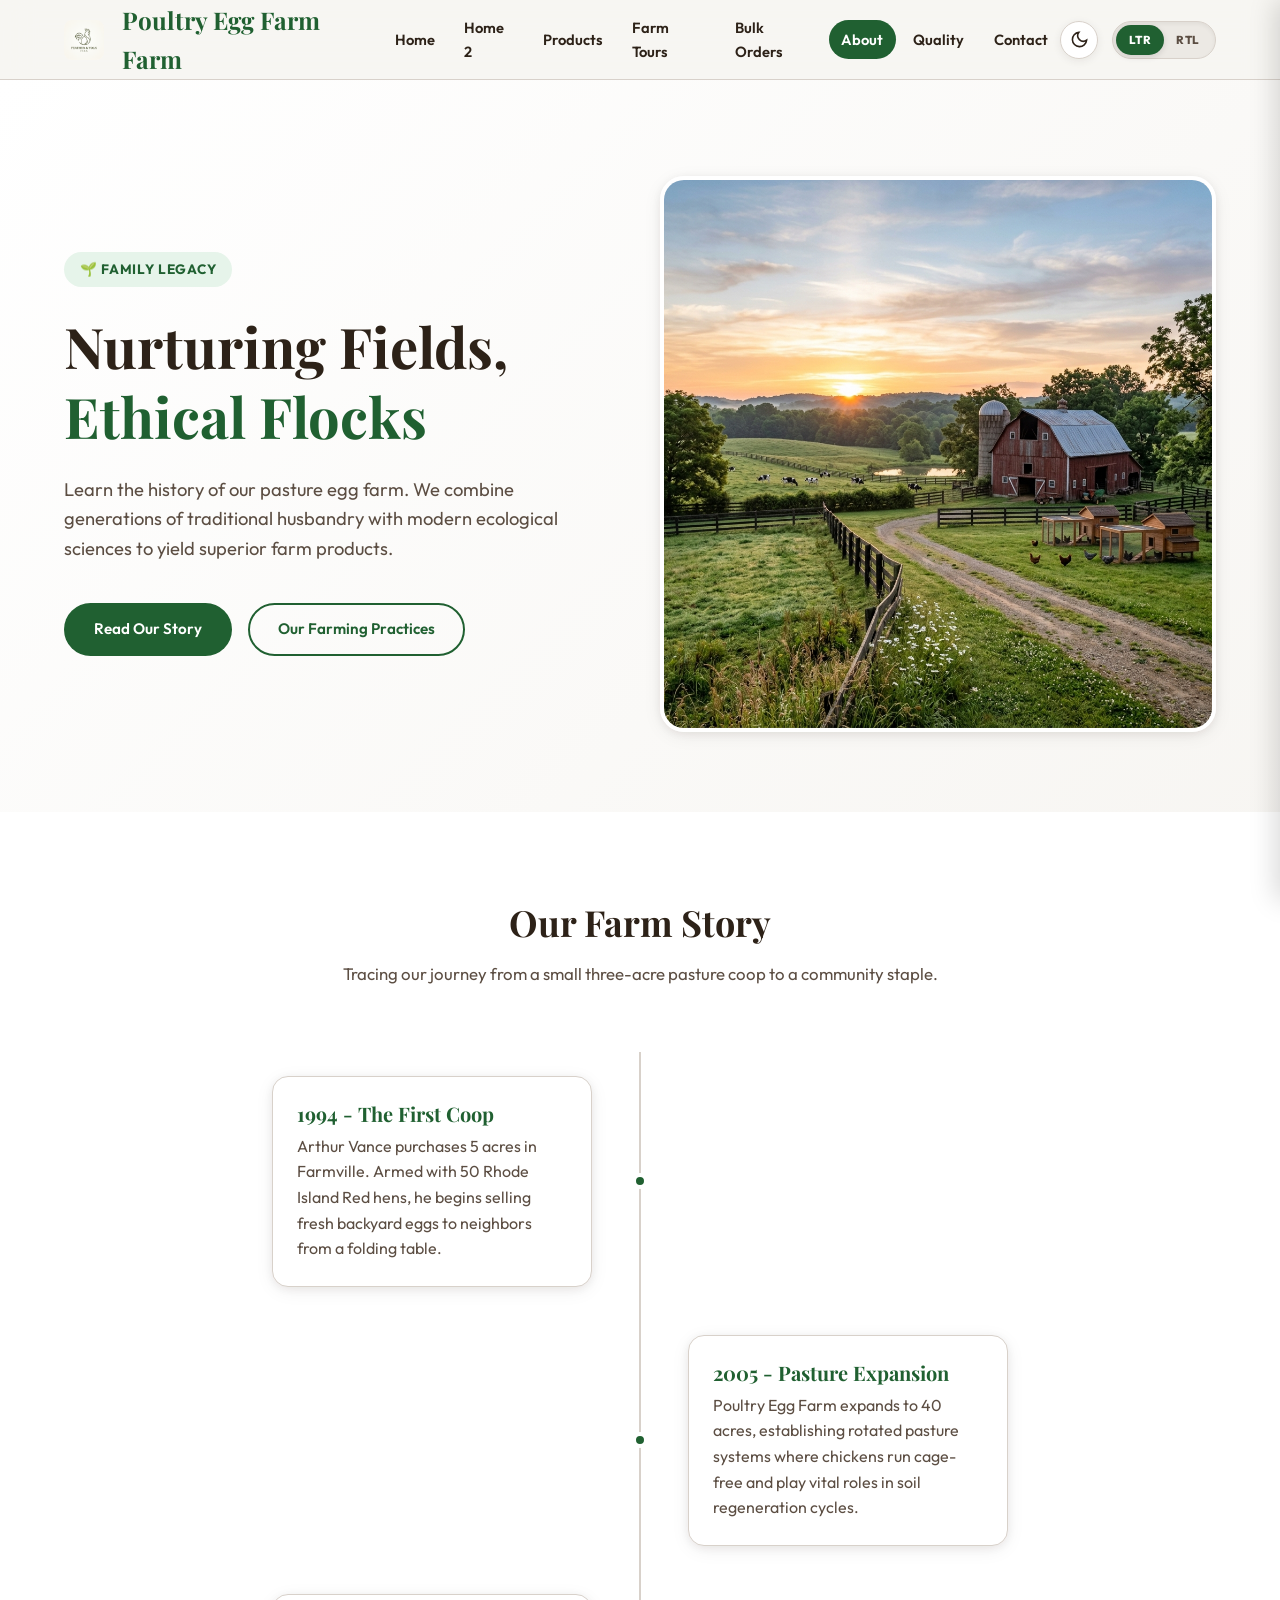
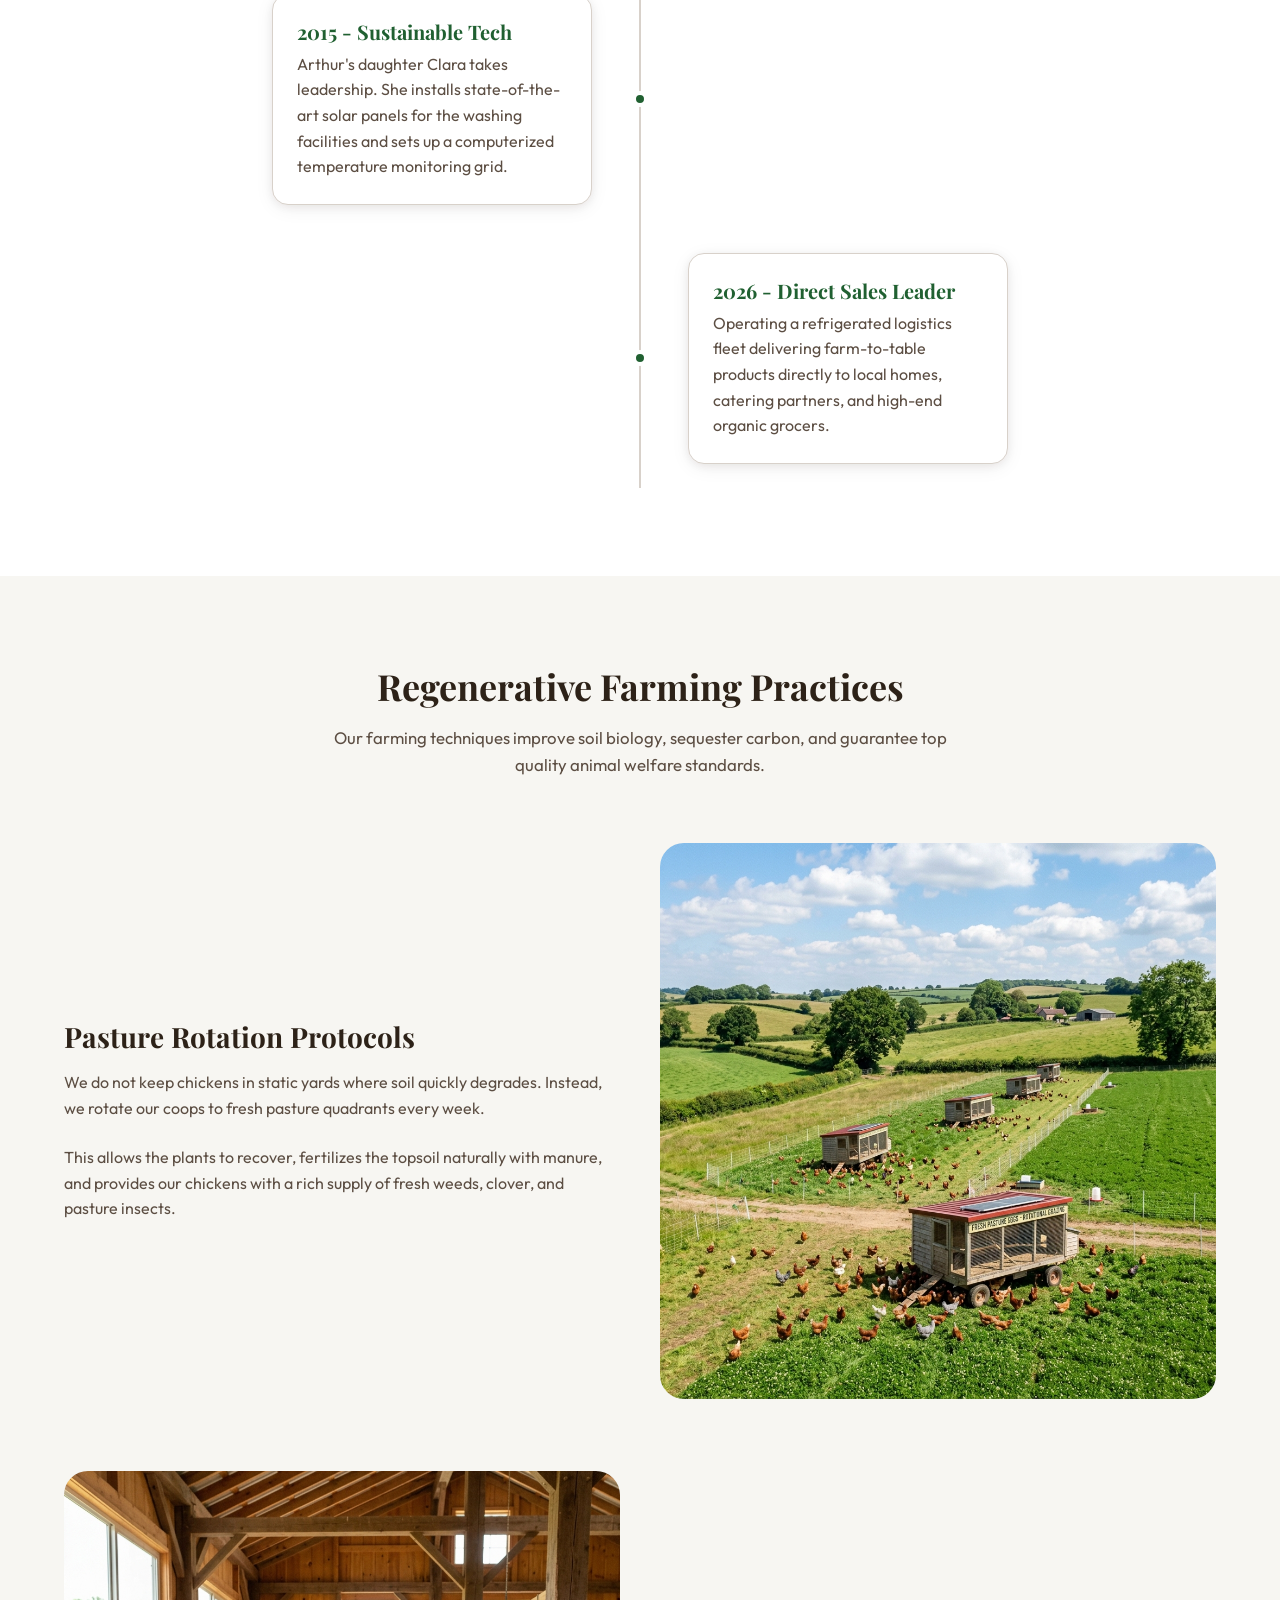
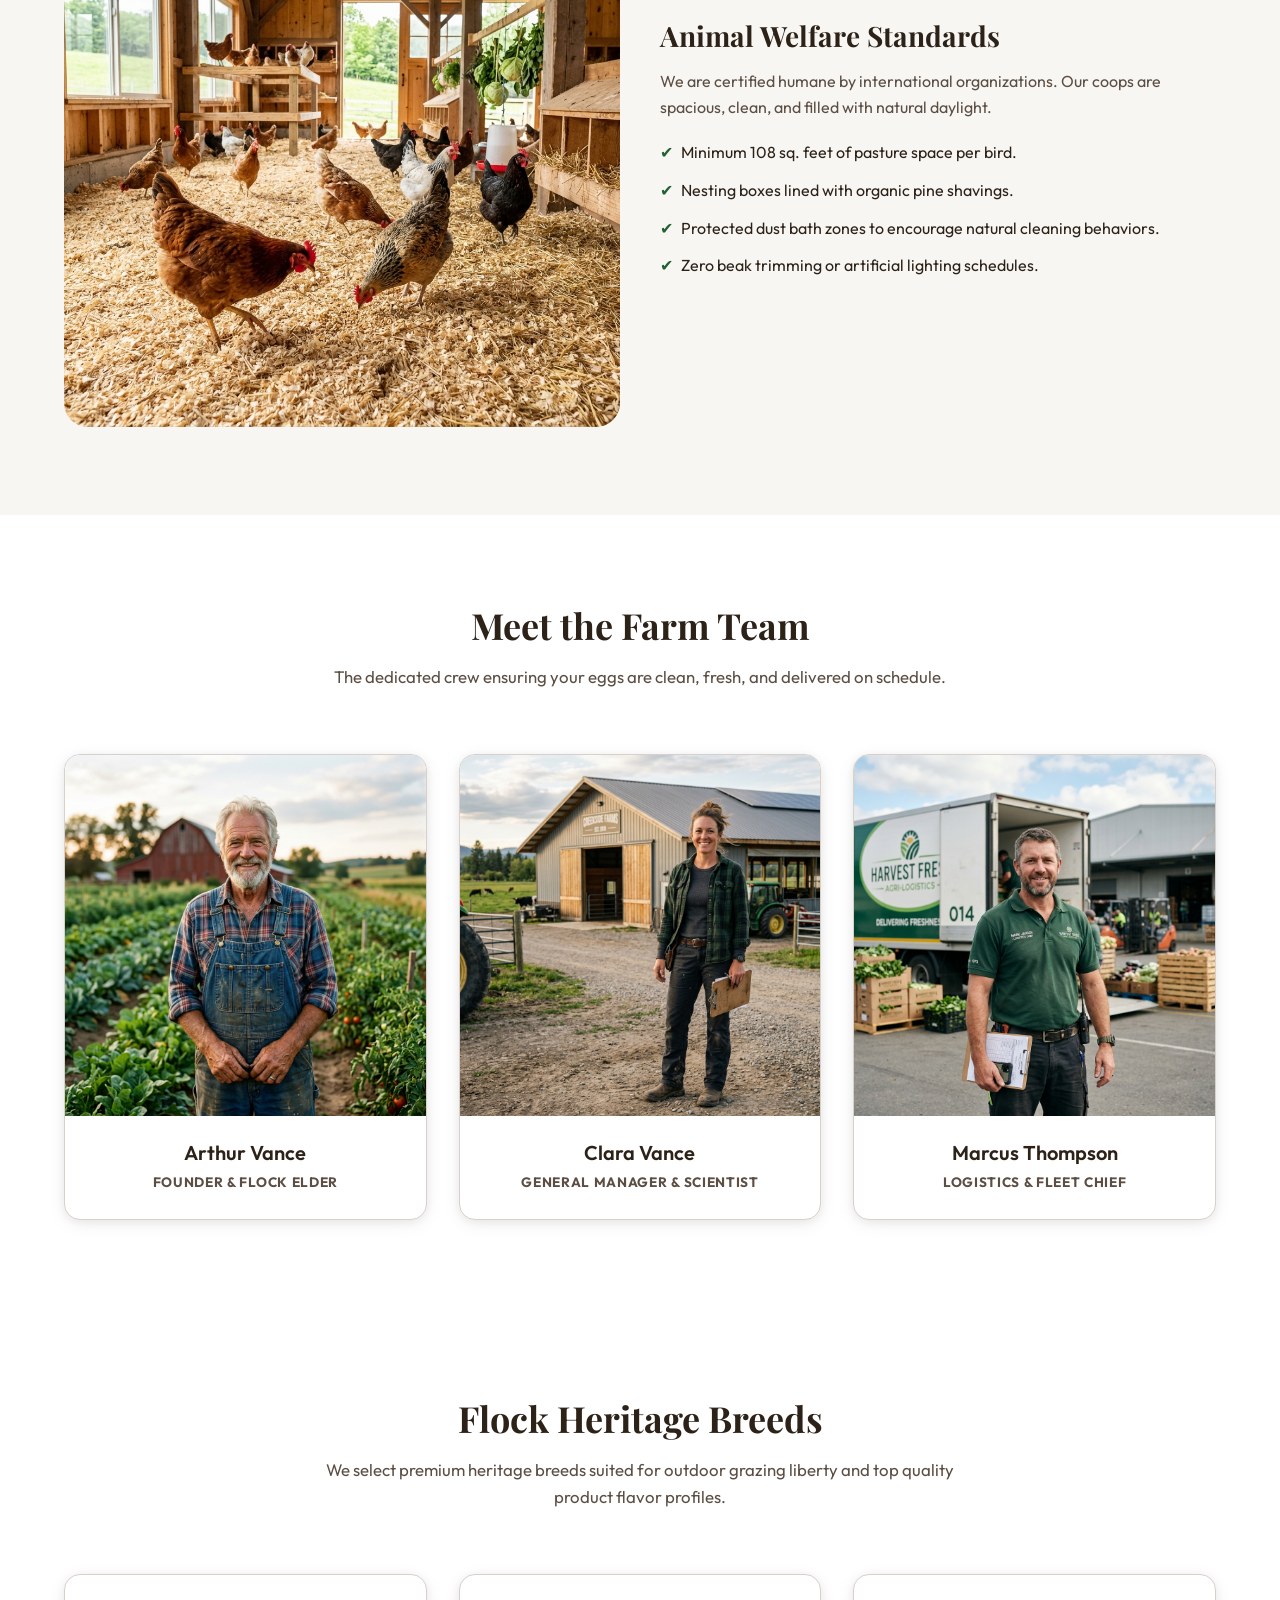
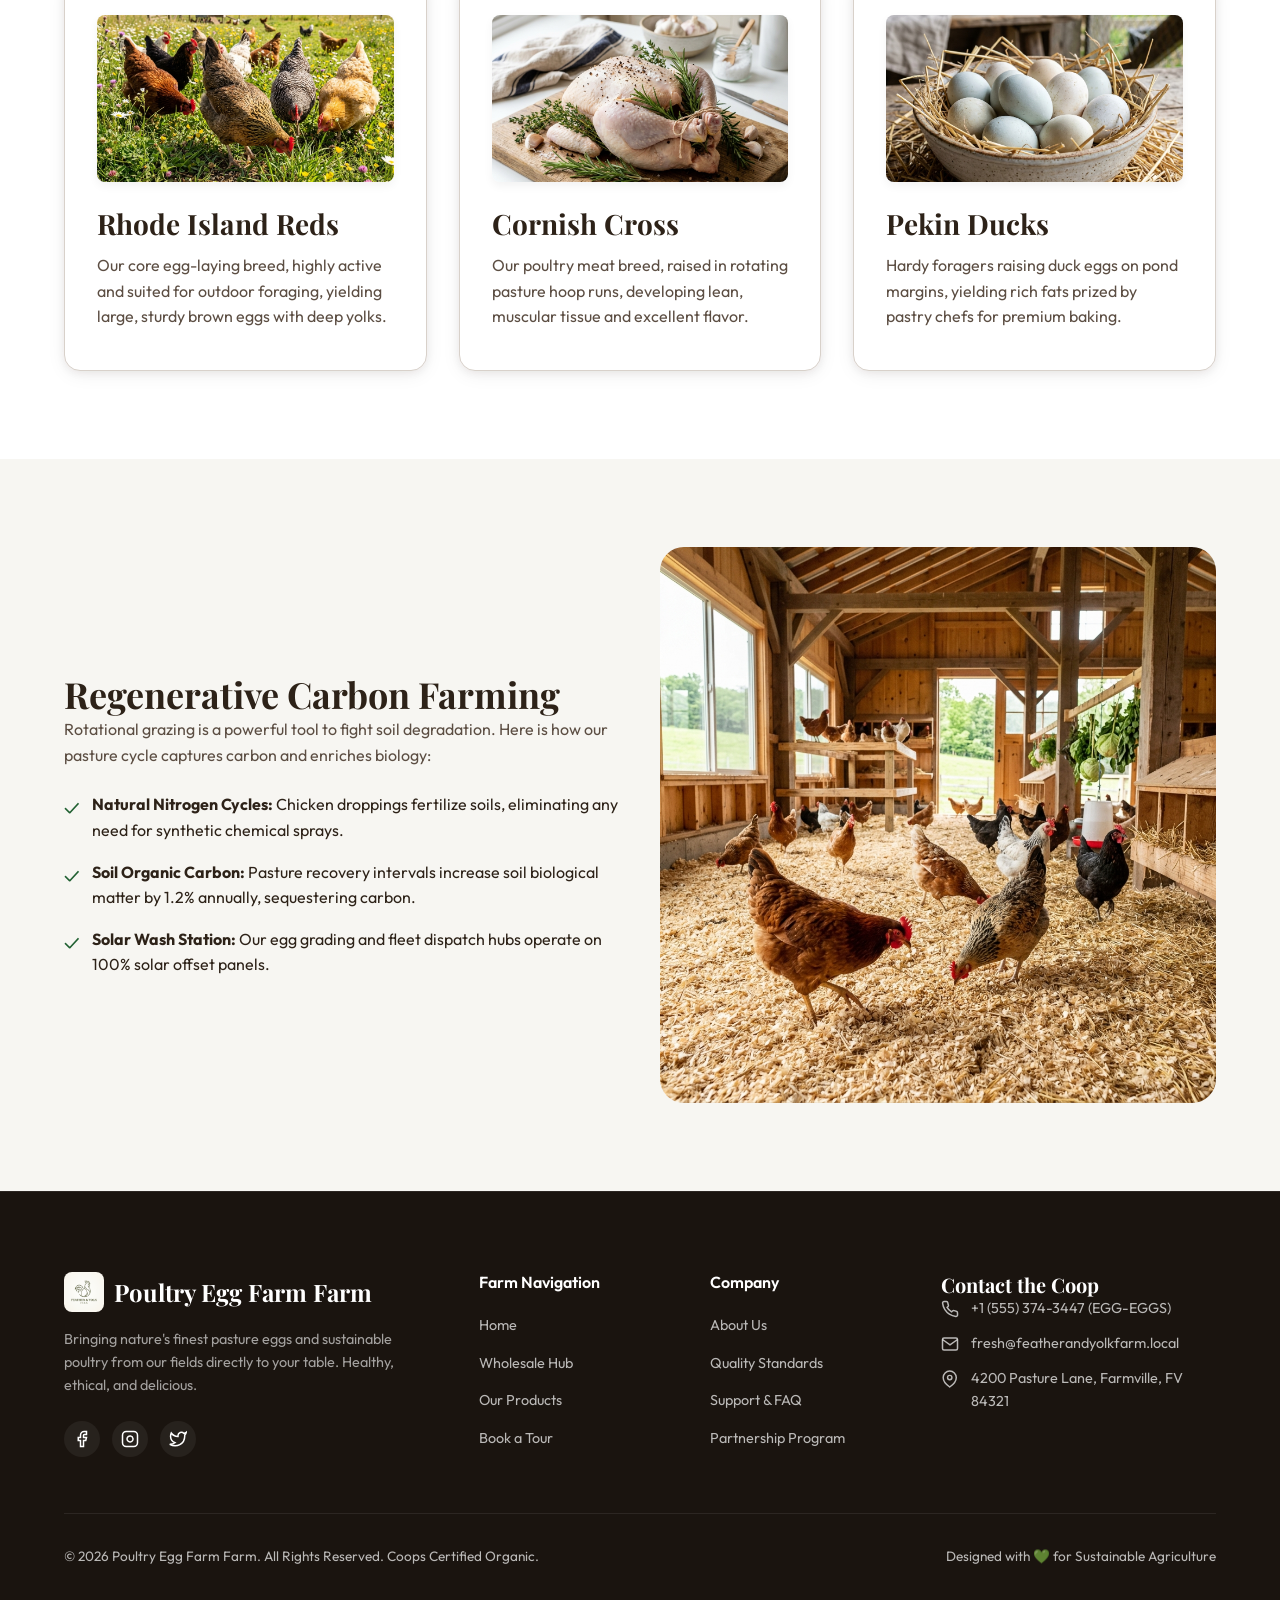
==== commit ce3639ba: "commit" ====
--- a/about.html
+++ b/about.html
@@ -3,8 +3,8 @@
 <head>
   <meta charset="UTF-8">
   <meta name="viewport" content="width=device-width, initial-scale=1.0">
-  <title>About Us & Sustainable Practices | Feather & Yolk Farm</title>
-  <meta name="description" content="Discover the history of Feather & Yolk Farm. Learn about our cage-free, pasture-raised animal welfare standards and meet our dedicated family team.">
+  <title>About Us & Sustainable Practices | Poultry Egg Farm Farm</title>
+  <meta name="description" content="Discover the history of Poultry Egg Farm Farm. Learn about our cage-free, pasture-raised animal welfare standards and meet our dedicated family team.">
   <link rel="stylesheet" href="css/style.css">
   <link rel="icon" type="image/svg+xml" href="assets/favicon.svg">
 </head>
@@ -15,8 +15,8 @@
   <nav class="mobile-nav" aria-label="Mobile Navigation">
     <div class="mobile-nav-header">
       <a href="index.html" class="logo">
-        <img src="assets/brand_logo.png" alt="Feather & Yolk Farm Logo" style="height: 40px; width: auto; object-fit: contain; margin-right: 8px;">
-        <span>Feather & Yolk Farm</span>
+        <img src="assets/brand_logo.png" alt="Poultry Egg Farm Logo" style="height: 40px; width: auto; object-fit: contain; margin-right: 8px;">
+        <span>Poultry Egg Farm Farm</span>
       </a>
       <button class="mobile-nav-close btn-icon" aria-label="Close Mobile Menu">✕</button>
     </div>
@@ -41,8 +41,8 @@
   <header>
     <div class="container header-container">
       <a href="index.html" class="logo">
-        <img src="assets/brand_logo.png" alt="Feather & Yolk Farm Logo" style="height: 40px; width: auto; object-fit: contain; margin-right: 8px;">
-        <span>Feather & Yolk Farm</span>
+        <img src="assets/brand_logo.png" alt="Poultry Egg Farm Logo" style="height: 40px; width: auto; object-fit: contain; margin-right: 8px;">
+        <span>Poultry Egg Farm Farm</span>
       </a>
       
       <ul class="nav-menu">
@@ -108,7 +108,7 @@
             <div class="timeline-dot"></div>
             <div class="timeline-content">
               <h4>2005 - Pasture Expansion</h4>
-              <p>Feather & Yolk expands to 40 acres, establishing rotated pasture systems where chickens run cage-free and play vital roles in soil regeneration cycles.</p>
+              <p>Poultry Egg Farm expands to 40 acres, establishing rotated pasture systems where chickens run cage-free and play vital roles in soil regeneration cycles.</p>
             </div>
           </div>
           <div class="timeline-item">
@@ -284,8 +284,8 @@
       <div class="footer-top">
         <div class="footer-brand">
           <a href="index.html" style="display: flex; align-items: center; gap: 10px; margin-bottom: 1rem; text-decoration: none; color: var(--primary);">
-            <img src="assets/brand_logo.png" alt="Feather & Yolk Farm Logo" style="height: 40px; width: auto; object-fit: contain;">
-            <h3 style="margin: 0;">Feather & Yolk Farm</h3>
+            <img src="assets/brand_logo.png" alt="Poultry Egg Farm Logo" style="height: 40px; width: auto; object-fit: contain;">
+            <h3 style="margin: 0;">Poultry Egg Farm Farm</h3>
           </a>
           <p>Bringing nature's finest pasture eggs and sustainable poultry from our fields directly to your table. Healthy, ethical, and delicious.</p>
           <div class="footer-socials">
@@ -337,7 +337,7 @@
         </div>
       </div>
       <div class="footer-bottom">
-        <span>© 2026 Feather & Yolk Farm. All Rights Reserved. Coops Certified Organic.</span>
+        <span>© 2026 Poultry Egg Farm Farm. All Rights Reserved. Coops Certified Organic.</span>
         <span>Designed with 💚 for Sustainable Agriculture</span>
       </div>
     </div>
--- a/css/style.css
+++ b/css/style.css
@@ -1,47 +1,74 @@
-@import url('https://fonts.googleapis.com/css2?family=Inter:wght@300;400;500;600;700&family=Montserrat:wght@400;500;600;700;800&family=Poppins:wght@300;400;500;600;700&display=swap');
-
+@import url('https://fonts.googleapis.com/css2?family=Outfit:wght@300;400;500;600;700;800&family=Playfair+Display:ital,wght@0,400;0,600;0,700;1,400&display=swap');
+
+/* ==========================================
+   CSS VARIABLES & DESIGN SYSTEM
+   ========================================== */
 :root {
-  /* Colors */
-  --primary-color: #1B5E20; /* Forest Green */
-  --secondary-color: #1565C0; /* Mountain Blue */
-  --accent-color: #FF6F00; /* Orange */
-  
-  /* Background & Text Colors */
-  --bg-color: #FFFFFF; /* Pure White */
-  --text-color: #333333;
-  --text-light: #666666;
-  --surface-color: #F5F7FA;
-  --header-bg: rgba(255, 255, 255, 0.9);
-  --border-color: #E0E0E0;
-  
-  /* Typography */
-  --font-primary: 'Poppins', sans-serif;
-  --font-secondary: 'Montserrat', sans-serif;
-  --font-text: 'Inter', sans-serif;
-  
-  /* Transitions */
-  --transition-fast: 0.3s ease;
-  --transition-smooth: 0.5s cubic-bezier(0.25, 0.8, 0.25, 1);
-  
-  /* Shadows */
-  --shadow-sm: 0 2px 4px rgba(0,0,0,0.05);
-  --shadow-md: 0 4px 10px rgba(0,0,0,0.1);
-  --shadow-lg: 0 10px 25px rgba(0,0,0,0.15);
-  --shadow-premium: 0 20px 40px rgba(0,0,0,0.1);
+  /* Colors - Light Mode */
+  --bg-primary: hsl(40, 24%, 96%);      /* Creamy Warm White */
+  --bg-secondary: hsl(0, 0%, 100%);     /* Pure White */
+  --bg-tertiary: hsl(40, 18%, 91%);      /* Light Gray-Cream */
+  --text-primary: #2d2218;               /* Deep Wood Brown */
+  --text-secondary: #5c4e43;             /* Muted Brown */
+  --text-inverse: #ffffff;
+  
+  --primary: hsl(136, 50%, 25%);         /* Forest Farm Green */
+  --primary-rgb: 32, 77, 46;
+  --primary-hover: hsl(136, 55%, 19%);
+  --primary-light: hsl(136, 40%, 93%);
+  
+  --bg-header-glass: hsla(40, 24%, 96%, 0.85);
+  --bg-header-glass-scrolled: hsla(40, 24%, 96%, 0.95);
+  
+  --accent-gold: hsl(38, 95%, 52%);       /* Rich Egg Yolk Yellow */
+  --accent-gold-rgb: 247, 155, 18;
+  --accent-brown: hsl(25, 45%, 35%);     /* Terracotta/Brown */
+  
+  --border-color: hsl(28, 15%, 82%);
+  --shadow-color: hsla(28, 30%, 10%, 0.08);
+  --shadow: 0 4px 20px -2px var(--shadow-color), 0 2px 10px -1px var(--shadow-color);
+  --shadow-hover: 0 10px 30px -4px var(--shadow-color), 0 4px 15px -2px var(--shadow-color);
+  
+  /* Fonts */
+  --font-sans: 'Outfit', -apple-system, BlinkMacSystemFont, "Segoe UI", Roboto, sans-serif;
+  --font-serif: 'Playfair Display', Georgia, serif;
+  
+  /* Layout */
+  --header-height: 80px;
+  --container-width: 1200px;
+  --border-radius-sm: 8px;
+  --border-radius-md: 16px;
+  --border-radius-lg: 24px;
 }
 
 /* Dark Mode Variables */
-.dark-mode {
-  --bg-color: #121212; /* Premium Dark */
-  --text-color: #E0E0E0;
-  --text-light: #A0A0A0;
-  --surface-color: #1E1E1E;
-  --header-bg: rgba(18, 18, 18, 0.9);
-  --border-color: #333333;
-  --shadow-premium: 0 20px 40px rgba(0,0,0,0.5);
-}
-
-/* Reset & Base */
+:root.dark {
+  --bg-primary: hsl(210, 20%, 11%);       /* Slate Black */
+  --bg-secondary: hsl(210, 20%, 15%);     /* Deep Charcoal */
+  --bg-tertiary: hsl(210, 20%, 20%);      /* Medium Charcoal */
+  --text-primary: hsl(40, 20%, 95%);       /* Warm Light Cream */
+  --text-secondary: hsl(210, 10%, 75%);    /* Muted Slate */
+  --text-inverse: hsl(210, 20%, 10%);
+  
+  --primary: hsl(136, 45%, 36%);           /* Vibrant Farm Green */
+  --primary-rgb: 51, 133, 79;
+  --primary-hover: hsl(136, 50%, 42%);
+  --primary-light: hsl(136, 30%, 18%);
+  
+  --bg-header-glass: hsla(210, 20%, 11%, 0.85);
+  --bg-header-glass-scrolled: hsla(210, 20%, 11%, 0.95);
+  
+  --accent-gold: hsl(38, 95%, 60%);
+  --accent-gold-rgb: 249, 172, 57;
+  --accent-brown: hsl(25, 30%, 55%);
+  
+  --border-color: hsl(210, 15%, 24%);
+  --shadow-color: hsla(0, 0%, 0%, 0.4);
+}
+
+/* ==========================================
+   BASE & RESET
+   ========================================== */
 *, *::before, *::after {
   box-sizing: border-box;
   margin: 0;
@@ -51,116 +78,51 @@
 html {
   scroll-behavior: smooth;
   font-size: 16px;
+  -webkit-tap-highlight-color: transparent;
+}
+
+body {
+  background-color: var(--bg-primary);
+  color: var(--text-primary);
+  font-family: var(--font-sans);
+  line-height: 1.6;
+  transition: background-color 0.3s ease, color 0.3s ease, border-color 0.3s ease;
   overflow-x: hidden;
-  max-width: 100vw;
-}
-
-body {
-  font-family: var(--font-text);
-  background-color: var(--bg-color);
-  color: var(--text-color);
-  line-height: 1.6;
-  overflow-x: hidden;
-  max-width: 100vw;
-  transition: background-color var(--transition-fast), color var(--transition-fast);
-}
-
-body::-webkit-scrollbar {
-  width: 10px;
-}
-body::-webkit-scrollbar-track {
-  background: var(--surface-color);
-}
-body::-webkit-scrollbar-thumb {
-  background: var(--primary-color);
-  border-radius: 5px;
-}
-body::-webkit-scrollbar-thumb:hover {
-  background: var(--accent-color);
-}
-
+}
+
+body.menu-open {
+  overflow: hidden;
+}
+
+/* Typography */
 h1, h2, h3, h4, h5, h6 {
-  font-family: var(--font-secondary);
+  font-family: var(--font-serif);
   font-weight: 700;
-  line-height: 1.2;
-  margin-bottom: 1rem;
+  line-height: 1.25;
+  color: var(--text-primary);
+}
+
+h1 { font-size: 3rem; }
+h2 { font-size: 2.25rem; }
+h3 { font-size: 1.75rem; }
+h4 { font-size: 1.25rem; }
+
+p {
+  color: var(--text-secondary);
+  font-weight: 400;
 }
 
 a {
+  color: inherit;
   text-decoration: none;
-  color: inherit;
-}
-
-ul {
-  list-style: none;
-}
-
-img {
+  transition: color 0.2s ease, transform 0.2s ease;
+}
+
+img, video {
   max-width: 100%;
   height: auto;
   display: block;
-}
-
-/* Utilities */
-.container {
-  width: 100%;
-  max-width: 1400px;
-  margin: 0 auto;
-  padding: 0 20px;
-}
-
-.section {
-  padding: 100px 0;
-}
-
-.text-center {
-  text-align: center;
-}
-
-.section-title {
-  font-size: 2.5rem;
-  color: var(--primary-color);
-  margin-bottom: 1rem;
-  position: relative;
-  display: inline-block;
-}
-
-.dark-mode .section-title {
-  color: var(--accent-color);
-}
-
-.section-title::after {
-  content: '';
-  position: absolute;
-  left: 50%;
-  bottom: -10px;
-  transform: translateX(-50%);
-  width: 60px;
-  height: 3px;
-  background-color: var(--accent-color);
-  border-radius: 2px;
-}
-
-.section-subtitle {
-  font-size: 1.1rem;
-  color: var(--text-light);
-  margin-bottom: 3rem;
-  max-width: 700px;
-  margin-left: auto;
-  margin-right: auto;
-}
-
-/* Glassmorphism */
-.glass-effect {
-  background: rgba(255, 255, 255, 0.1);
-  backdrop-filter: blur(10px);
-  -webkit-backdrop-filter: blur(10px);
-  border: 1px solid rgba(255, 255, 255, 0.2);
-}
-
-.dark-mode .glass-effect {
-  background: rgba(0, 0, 0, 0.3);
-  border: 1px solid rgba(255, 255, 255, 0.05);
+  border-radius: var(--border-radius-sm);
 }
 
 /* Buttons */
@@ -168,469 +130,2041 @@
   display: inline-flex;
   align-items: center;
   justify-content: center;
-  padding: 12px 30px;
-  border-radius: 30px;
-  font-family: var(--font-primary);
+  gap: 0.5rem;
+  padding: 0.75rem 1.75rem;
+  border-radius: 50px;
+  font-family: var(--font-sans);
   font-weight: 600;
-  font-size: 1rem;
+  font-size: 0.95rem;
   cursor: pointer;
-  transition: all var(--transition-fast);
-  border: none;
+  transition: all 0.3s cubic-bezier(0.4, 0, 0.2, 1);
+  border: 2px solid transparent;
   outline: none;
+}
+
+.btn-primary {
+  background-color: var(--primary);
+  color: #ffffff;
+}
+.btn-primary:hover {
+  background-color: var(--primary-hover);
+  transform: translateY(-2px);
+  box-shadow: 0 4px 12px hsla(136, 50%, 25%, 0.25);
+}
+
+.btn-secondary {
+  background-color: transparent;
+  border-color: var(--primary);
+  color: var(--primary);
+}
+.btn-secondary:hover {
+  background-color: var(--primary-light);
+  transform: translateY(-2px);
+}
+
+.btn-accent {
+  background-color: var(--accent-gold);
+  color: #2d2218;
+}
+.btn-accent:hover {
+  background-color: hsl(38, 95%, 45%);
+  transform: translateY(-2px);
+  box-shadow: 0 4px 12px hsla(38, 95%, 52%, 0.3);
+}
+
+.btn-outline-white {
+  background-color: transparent;
+  border-color: #ffffff;
+  color: #ffffff;
+}
+.btn-outline-white:hover {
+  background-color: rgba(255, 255, 255, 0.15);
+  transform: translateY(-2px);
+}
+
+.btn-icon {
+  width: 42px;
+  height: 42px;
+  border-radius: 50%;
+  padding: 0;
+  display: flex;
+  align-items: center;
+  justify-content: center;
+  background-color: var(--bg-secondary);
+  border: 1px solid var(--border-color);
+  color: var(--text-primary);
+  cursor: pointer;
+  transition: all 0.2s ease;
+}
+.btn-icon:hover {
+  background-color: var(--bg-tertiary);
+  transform: scale(1.05);
+}
+
+/* Logical property alignments & transitions */
+.text-start { text-align: start; }
+.text-center { text-align: center; }
+.text-end { text-align: end; }
+
+/* Grid / Flex Layouts */
+.container {
+  width: 100%;
+  max-width: var(--container-width);
+  margin-inline: auto;
+  padding-inline: 1.5rem;
+}
+
+.grid-2 {
+  display: grid;
+  grid-template-columns: repeat(2, 1fr);
+  gap: 2.5rem;
+}
+
+.grid-3 {
+  display: grid;
+  grid-template-columns: repeat(3, 1fr);
+  gap: 2rem;
+}
+
+.grid-4 {
+  display: grid;
+  grid-template-columns: repeat(4, 1fr);
+  gap: 1.5rem;
+}
+
+/* ==========================================
+   HEADER & NAVIGATION
+   ========================================== */
+header {
+  height: var(--header-height);
+  background-color: var(--bg-header-glass);
+  backdrop-filter: blur(16px);
+  -webkit-backdrop-filter: blur(16px);
+  border-bottom: 1px solid var(--border-color);
+  position: sticky;
+  top: 0;
+  z-index: 100;
+  display: flex;
+  align-items: center;
+  transition: all 0.4s cubic-bezier(0.4, 0, 0.2, 1);
+}
+
+header.header-scrolled {
+  height: 64px;
+  background-color: var(--bg-header-glass-scrolled);
+  box-shadow: 0 10px 30px -10px var(--shadow-color);
+  border-bottom-color: transparent;
+}
+
+.header-container {
+  display: flex;
+  align-items: center;
+  justify-content: space-between;
+  width: 100%;
+}
+
+.logo {
+  display: flex;
+  align-items: center;
+  gap: 0.6rem;
+  font-family: var(--font-serif);
+  font-size: 1.52rem;
+  font-weight: 700;
+  color: var(--primary);
+  transition: transform 0.3s cubic-bezier(0.4, 0, 0.2, 1);
+}
+
+.logo:hover {
+  transform: scale(1.02);
+}
+
+.logo svg {
+  width: 32px;
+  height: 32px;
+  fill: currentColor;
+}
+
+.nav-menu {
+  display: flex;
+  align-items: center;
+  gap: 0.25rem;
+  list-style: none;
+}
+
+.nav-link {
+  font-weight: 600;
+  font-size: 0.92rem;
+  color: var(--text-primary);
+  padding: 0.5rem 0.8rem;
+  border-radius: 50px;
+  transition: all 0.3s cubic-bezier(0.4, 0, 0.2, 1);
+  position: relative;
+  display: inline-block;
+}
+
+.nav-link:hover {
+  background-color: var(--primary-light);
+  color: var(--primary);
+}
+
+.nav-link.active {
+  background-color: var(--primary);
+  color: var(--text-inverse);
+}
+
+/* Prevent menu overflow on smaller desktops */
+@media (max-width: 1120px) {
+  .nav-menu {
+    gap: 0.1rem;
+  }
+  .nav-link {
+    padding: 0.4rem 0.6rem;
+    font-size: 0.88rem;
+  }
+}
+
+.nav-controls {
+  display: flex;
+  align-items: center;
+  gap: 0.85rem;
+}
+
+/* Redesigned Theme Toggle */
+.theme-toggle {
+  background-color: var(--bg-secondary);
+  border: 1px solid var(--border-color);
+  color: var(--text-primary);
+  width: 38px;
+  height: 38px;
+  border-radius: 50%;
+  display: flex;
+  align-items: center;
+  justify-content: center;
+  cursor: pointer;
   position: relative;
   overflow: hidden;
-  z-index: 1;
-}
-
-.btn-primary {
-  background: linear-gradient(135deg, var(--primary-color), #2E7D32);
-  color: #FFF;
-  box-shadow: var(--shadow-md);
-}
-
-.btn-primary:hover {
-  transform: translateY(-3px);
-  box-shadow: var(--shadow-lg);
-}
-
-.btn-primary::before {
-  content: '';
-  position: absolute;
-  top: 0;
-  left: 0;
-  width: 100%;
-  height: 100%;
-  background: linear-gradient(135deg, var(--accent-color), #FF8F00);
-  z-index: -1;
-  transition: opacity var(--transition-fast);
-  opacity: 0;
-}
-
-.btn-primary:hover::before {
-  opacity: 1;
-}
-
-.btn-secondary {
-  background: transparent;
-  color: var(--primary-color);
-  border: 2px solid var(--primary-color);
-}
-.dark-mode .btn-secondary {
-  color: var(--accent-color);
-  border-color: var(--accent-color);
-}
-.btn-secondary:hover {
-  background: var(--primary-color);
-  color: #FFF;
-}
-.dark-mode .btn-secondary:hover {
-  background: var(--accent-color);
-  color: #FFF;
-}
-
-/* Header & Navigation */
-.header {
-  position: fixed;
-  top: 0;
-  left: 0;
-  width: 100%;
-  z-index: 1000;
-  background-color: transparent;
-  transition: all var(--transition-smooth);
-  padding: 20px 0;
-}
-
-.header.sticky {
-  background-color: var(--header-bg);
-  backdrop-filter: blur(15px);
-  -webkit-backdrop-filter: blur(15px);
-  padding: 15px 0;
-  box-shadow: var(--shadow-sm);
-}
-
-.header .container {
-  display: flex;
-  justify-content: space-between;
-  align-items: center;
-}
-
-.logo {
+  transition: all 0.3s cubic-bezier(0.4, 0, 0.2, 1);
+  box-shadow: 0 2px 8px var(--shadow-color);
+  outline: none;
+}
+
+.theme-toggle:hover {
+  background-color: var(--primary-light);
+  color: var(--primary);
+  border-color: var(--primary);
+  transform: rotate(30deg) scale(1.05);
+  box-shadow: 0 4px 12px hsla(136, 50%, 25%, 0.15);
+}
+
+.theme-toggle svg {
+  width: 19px;
+  height: 19px;
+  stroke: currentColor;
+  stroke-width: 2;
+  fill: none;
+  transition: transform 0.5s cubic-bezier(0.4, 0, 0.2, 1);
+}
+
+:root.dark .theme-toggle {
+  background-color: var(--bg-tertiary);
+  box-shadow: 0 2px 8px rgba(0,0,0,0.3);
+}
+
+:root.dark .theme-toggle:hover {
+  background-color: var(--primary-light);
+  color: var(--primary);
+  border-color: var(--primary);
+  box-shadow: 0 4px 12px hsla(136, 45%, 36%, 0.3);
+}
+
+/* Redesigned RTL Segmented Control */
+.direction-toggle {
   display: inline-flex;
   align-items: center;
-  gap: 8px;
-  font-family: var(--font-secondary);
-  font-size: 1.8rem;
-  font-weight: 800;
-  color: #FFF;
-  letter-spacing: 1px;
-}
-.brand-icon {
-  height: 32px;
-  width: auto;
-}
-.logo span {
-  color: var(--accent-color);
-}
-
-.header.sticky .logo, .dark-mode .logo {
-  color: var(--text-color);
-}
-
-.nav-menu {
-  display: flex;
-  align-items: center;
-  gap: 25px;
-}
-
-.nav-link {
-  font-family: var(--font-primary);
-  font-weight: 500;
-  color: #FFF;
-  font-size: 1.05rem;
+  background-color: var(--bg-tertiary);
+  border: 1px solid var(--border-color);
+  border-radius: 50px;
+  padding: 3px;
   position: relative;
-  transition: color var(--transition-fast);
-}
-
-.header.sticky .nav-link, .dark-mode .nav-link {
-  color: var(--text-color);
-}
-
-.nav-link::after {
-  content: '';
-  position: absolute;
-  left: 0;
-  bottom: -5px;
-  width: 0;
-  height: 2px;
-  background-color: var(--accent-color);
-  transition: width var(--transition-fast);
-}
-
-.nav-link:hover::after, .nav-link.active::after {
-  width: 100%;
-}
-
-.controls {
-  display: flex;
-  align-items: center;
-  gap: 15px;
-}
-
-.icon-btn {
+  width: 104px;
+  height: 38px;
+  box-shadow: inset 0 2px 4px rgba(0,0,0,0.05);
+  transition: all 0.3s ease;
+  user-select: none;
+}
+
+:root.dark .direction-toggle {
+  background-color: var(--bg-secondary);
+  box-shadow: inset 0 2px 4px rgba(0,0,0,0.2);
+}
+
+.dir-btn {
+  flex: 1;
   background: none;
   border: none;
-  color: #FFF;
-  font-size: 1.2rem;
+  font-family: var(--font-sans);
+  font-size: 0.72rem;
+  font-weight: 800;
+  letter-spacing: 0.05em;
+  color: var(--text-secondary);
   cursor: pointer;
-  transition: color var(--transition-fast), transform var(--transition-fast);
-}
-.header.sticky .icon-btn, .dark-mode .icon-btn {
-  color: var(--text-color);
-}
-.icon-btn:hover {
-  color: var(--accent-color);
-  transform: scale(1.1);
-}
-
-.mobile-toggle {
+  z-index: 2;
+  transition: color 0.3s ease;
+  display: flex;
+  align-items: center;
+  justify-content: center;
+  height: 100%;
+  outline: none;
+}
+
+.dir-btn.active {
+  color: var(--text-inverse);
+}
+
+.dir-slider {
+  position: absolute;
+  top: 3px;
+  left: 3px;
+  width: calc(50% - 3px);
+  height: calc(100% - 6px);
+  background-color: var(--primary);
+  border-radius: 50px;
+  z-index: 1;
+  transition: transform 0.3s cubic-bezier(0.4, 0, 0.2, 1), background-color 0.3s;
+  box-shadow: 0 2px 6px rgba(0,0,0,0.12);
+}
+
+.direction-toggle.rtl-active .dir-slider {
+  transform: translateX(100%);
+}
+
+/* Logical RTL alignments */
+html[dir="rtl"] .direction-toggle .dir-slider {
+  left: auto;
+  right: 3px;
+}
+
+html[dir="rtl"] .direction-toggle.rtl-active .dir-slider {
+  transform: translateX(-100%);
+}
+
+.hamburger {
   display: none;
+  background: none;
+  border: none;
+  color: var(--text-primary);
   font-size: 1.5rem;
   cursor: pointer;
-  color: #FFF;
-  border: none;
-  background: none;
-}
-.header.sticky .mobile-toggle, .dark-mode .mobile-toggle {
-  color: var(--text-color);
-}
-
-/* Page Loader */
-.loader-wrapper {
+  padding: 0.5rem;
+  z-index: 110;
+}
+
+/* ==========================================
+   MOBILE SLIDE-IN NAV
+   ========================================== */
+.mobile-nav {
   position: fixed;
-  top: 0;
-  left: 0;
-  width: 100%;
-  height: 100%;
-  background: var(--bg-color);
-  z-index: 9999;
-  display: flex;
+  inset-block-start: 0;
+  inset-inline-end: -320px;
+  width: 320px;
+  height: 100vh;
+  background-color: var(--bg-secondary);
+  box-shadow: -5px 0 25px rgba(0,0,0,0.15);
+  z-index: 105;
+  display: flex;
+  flex-direction: column;
+  padding: 2.5rem 1.5rem;
+  transition: inset-inline-end 0.4s cubic-bezier(0.4, 0, 0.2, 1);
+  overflow-y: auto;
+}
+
+.mobile-nav-controls {
+  display: flex;
+  align-items: center;
   justify-content: center;
-  align-items: center;
-  transition: opacity 0.5s ease;
-}
-
-.loader {
-  width: 50px;
-  height: 50px;
-  border: 4px solid var(--surface-color);
-  border-top-color: var(--accent-color);
-  border-radius: 50%;
-  animation: spin 1s linear infinite;
-}
-
-@keyframes spin {
-  100% { transform: rotate(360deg); }
-}
-
-/* Back To Top */
-.back-to-top {
+  gap: 1.5rem;
+  margin-block: 2rem;
+  padding-top: 1.5rem;
+  border-top: 1px solid var(--border-color);
+}
+
+html[dir="rtl"] .mobile-nav {
+  box-shadow: 5px 0 25px rgba(0,0,0,0.15);
+}
+
+.mobile-nav.open {
+  inset-inline-end: 0;
+}
+
+.mobile-nav-header {
+  display: flex;
+  align-items: center;
+  justify-content: space-between;
+  margin-bottom: 2.5rem;
+}
+
+.mobile-menu-links {
+  list-style: none;
+  display: flex;
+  flex-direction: column;
+  gap: 1.25rem;
+  margin-bottom: auto;
+}
+
+.mobile-nav-link {
+  font-size: 1.15rem;
+  font-weight: 600;
+  color: var(--text-primary);
+  display: block;
+  padding: 0.6rem 1rem;
+  border-bottom: 1px solid var(--border-color);
+  border-radius: var(--border-radius-sm);
+  transition: all 0.3s cubic-bezier(0.4, 0, 0.2, 1);
+}
+
+.mobile-nav-link:hover {
+  background-color: var(--primary-light);
+  color: var(--primary);
+  padding-inline-start: 1.25rem;
+  border-bottom-color: transparent;
+}
+
+.mobile-nav-link.active {
+  background-color: var(--primary);
+  color: #ffffff;
+  padding-inline-start: 1.25rem;
+  border-bottom-color: transparent;
+  box-shadow: 0 4px 12px hsla(136, 50%, 25%, 0.15);
+}
+
+.mobile-nav-cta {
+  margin-top: auto;
+  text-align: center;
+  background-color: var(--primary-light);
+  border: 1px dashed var(--primary);
+  padding: 1.25rem;
+  border-radius: var(--border-radius-md);
+}
+
+.mobile-nav-cta h5 {
+  color: var(--primary);
+  margin-bottom: 0.5rem;
+}
+
+.mobile-overlay {
   position: fixed;
-  bottom: 30px;
-  right: 30px;
-  width: 50px;
-  height: 50px;
-  background-color: var(--primary-color);
-  color: #FFF;
-  border-radius: 50%;
-  display: flex;
-  justify-content: center;
-  align-items: center;
-  font-size: 1.2rem;
-  cursor: pointer;
+  inset: 0;
+  background-color: rgba(0,0,0,0.4);
+  backdrop-filter: blur(4px);
+  z-index: 101;
   opacity: 0;
   visibility: hidden;
-  transition: all var(--transition-fast);
-  z-index: 99;
-  box-shadow: var(--shadow-md);
-  border: none;
-}
-.back-to-top.show {
+  transition: all 0.3s ease;
+}
+
+.mobile-overlay.open {
   opacity: 1;
   visibility: visible;
 }
-.back-to-top:hover {
-  background-color: var(--accent-color);
-  transform: translateY(-5px);
-}
-
-/* Footer */
-.footer {
-  background-color: #0A2410;
-  color: #E0E0E0;
-  padding: 80px 0 30px;
-}
-.dark-mode .footer {
-  background-color: #051007;
-}
-
-.footer-grid {
-  display: grid;
-  grid-template-columns: 2fr 1fr 1fr 1.5fr;
-  gap: 40px;
-  margin-bottom: 50px;
-}
-
-.footer-col h4 {
-  color: #FFF;
-  font-family: var(--font-primary);
-  font-size: 1.3rem;
-  margin-bottom: 25px;
+
+/* ==========================================
+   HERO SECTIONS
+   ========================================== */
+.hero {
+  padding-block: 6rem 5rem;
   position: relative;
-  display: inline-block;
-}
-
-.footer-col h4::after {
-  content: '';
+  overflow: hidden;
+  background: linear-gradient(135deg, var(--bg-secondary) 0%, var(--bg-primary) 100%);
+}
+
+.hero-content {
+  display: flex;
+  flex-direction: column;
+  justify-content: center;
+}
+
+.badge {
+  display: inline-flex;
+  align-items: center;
+  gap: 0.5rem;
+  background-color: var(--primary-light);
+  color: var(--primary);
+  padding: 0.4rem 1rem;
+  border-radius: 50px;
+  font-size: 0.85rem;
+  font-weight: 700;
+  text-transform: uppercase;
+  letter-spacing: 0.05em;
+  margin-bottom: 1.5rem;
+  align-self: flex-start;
+}
+
+.hero-title {
+  font-size: 3.5rem;
+  margin-bottom: 1.5rem;
+}
+
+.hero-title span {
+  color: var(--primary);
+}
+
+.hero-subtitle {
+  font-size: 1.15rem;
+  margin-bottom: 2.5rem;
+  max-width: 550px;
+}
+
+.hero-actions {
+  display: flex;
+  gap: 1rem;
+  flex-wrap: wrap;
+}
+
+.hero-image-container {
+  position: relative;
+  display: flex;
+  justify-content: center;
+  align-items: center;
+}
+
+.hero-image-backdrop {
   position: absolute;
-  left: 0;
-  bottom: -8px;
-  width: 40px;
-  height: 2px;
-  background-color: var(--accent-color);
-}
-
-.footer-col p {
-  margin-bottom: 20px;
-}
-
-.footer-links li {
-  margin-bottom: 15px;
-}
-
-.footer-links a {
-  transition: color var(--transition-fast), padding-left var(--transition-fast);
-}
-
-.footer-links a:hover {
-  color: var(--accent-color);
-  padding-left: 5px;
-}
-
-.social-links {
-  display: flex;
-  gap: 15px;
-}
-
-.social-links a {
-  width: 40px;
-  height: 40px;
-  background: rgba(255,255,255,0.1);
-  display: flex;
-  justify-content: center;
-  align-items: center;
-  border-radius: 50%;
-  transition: all var(--transition-fast);
-}
-
-.social-links a:hover {
-  background: var(--accent-color);
-  color: #FFF;
-  transform: translateY(-3px);
-}
-
-.bottom-footer {
-  border-top: 1px solid rgba(255,255,255,0.1);
-  padding-top: 30px;
-  display: flex;
-  justify-content: space-between;
-  align-items: center;
-}
-
-.bottom-links a {
-  margin-left: 20px;
-  font-size: 0.9rem;
-}
-.bottom-links a:hover {
-  color: var(--accent-color);
-}
-
-/* RTL Support */
-[dir="rtl"] {
-  text-align: right;
-}
-[dir="rtl"] .nav-menu {
-  flex-direction: row-reverse;
-}
-[dir="rtl"] .footer-col h4::after {
-  left: auto;
-  right: 0;
-}
-[dir="rtl"] .footer-links a:hover {
-  padding-left: 0;
-  padding-right: 5px;
-}
-[dir="rtl"] .bottom-links a {
-  margin-left: 0;
-  margin-right: 20px;
-}
-[dir="rtl"] .back-to-top {
-  right: auto;
-  left: 30px;
-}
-
-/* Animations Elements Classes (AOS-like) */
-.anim-fade-up { opacity: 0; transform: translateY(40px); transition: all 0.8s ease; }
-.anim-fade-left { opacity: 0; transform: translateX(40px); transition: all 0.8s ease; }
-.anim-fade-right { opacity: 0; transform: translateX(-40px); transition: all 0.8s ease; }
-.anim-zoom-in { opacity: 0; transform: scale(0.9); transition: all 0.8s ease; }
-
-.anim-active {
-  opacity: 1;
-  transform: translate(0) scale(1);
-}
-
-/* Card Design Premium */
-.premium-card {
-  background: var(--surface-color);
-  border-radius: 20px;
+  width: 85%;
+  height: 85%;
+  background-color: var(--accent-gold);
+  border-radius: 38% 62% 63% 37% / 41% 44% 56% 59%;
+  filter: blur(10px);
+  opacity: 0.15;
+  animation: blobby 12s infinite alternate;
+  z-index: 1;
+}
+
+.hero-img {
+  position: relative;
+  z-index: 2;
+  border-radius: var(--border-radius-lg);
+  box-shadow: var(--shadow);
+  border: 4px solid var(--bg-secondary);
+}
+
+@keyframes blobby {
+  0% { border-radius: 38% 62% 63% 37% / 41% 44% 56% 59%; transform: rotate(0deg); }
+  50% { border-radius: 50% 50% 30% 70% / 50% 60% 40% 50%; }
+  100% { border-radius: 62% 38% 43% 57% / 54% 40% 60% 46%; transform: rotate(360deg); }
+}
+
+/* Home 2 Marketing Full Screen Video Hero */
+.video-hero {
+  position: relative;
+  height: 90vh;
+  min-height: 550px;
+  display: flex;
+  align-items: center;
+  color: #ffffff;
   overflow: hidden;
-  box-shadow: var(--shadow-sm);
-  transition: all var(--transition-smooth);
-  position: relative;
-}
-
-.premium-card:hover {
-  transform: translateY(-10px);
-  box-shadow: var(--shadow-premium);
-}
-
-.card-img-wrapper {
-  overflow: hidden;
-  position: relative;
-  width: 100%;
-  aspect-ratio: 16 / 10;
-}
-
-.card-img-wrapper img {
+}
+
+.video-hero-bg {
+  position: absolute;
+  inset: 0;
+  z-index: 1;
+}
+
+.video-hero-bg video {
   width: 100%;
   height: 100%;
   object-fit: cover;
-  transition: transform var(--transition-smooth);
-}
-
-.premium-card:hover .card-img-wrapper img {
-  transform: scale(1.1);
-}
-
-.card-content {
-  padding: 30px;
-}
-
-/* Input Fields */
+  border-radius: 0;
+}
+
+.video-placeholder-graphic {
+  width: 100%;
+  height: 100%;
+  background: linear-gradient(135deg, hsl(136, 50%, 15%) 0%, hsl(25, 45%, 15%) 100%);
+  display: flex;
+  justify-content: center;
+  align-items: center;
+  position: relative;
+}
+
+.video-placeholder-graphic::before {
+  content: '';
+  position: absolute;
+  inset: 0;
+  background-image: radial-gradient(var(--accent-gold) 1px, transparent 1px);
+  background-size: 24px 24px;
+  opacity: 0.1;
+}
+
+.video-hero-overlay {
+  position: absolute;
+  inset: 0;
+  background: linear-gradient(to bottom, rgba(0,0,0,0.6) 0%, rgba(0,0,0,0.4) 60%, rgba(0,0,0,0.7) 100%);
+  z-index: 2;
+}
+
+.video-hero .container {
+  position: relative;
+  z-index: 3;
+}
+
+.video-hero h1 {
+  color: #ffffff;
+}
+
+.video-hero p {
+  color: rgba(255,255,255,0.85);
+}
+
+/* ==========================================
+   SECTIONS & UTILITIES
+   ========================================== */
+.section {
+  padding-block: 5.5rem;
+}
+
+.section-bg {
+  background-color: var(--bg-secondary);
+}
+
+.section-header {
+  text-align: center;
+  max-width: 650px;
+  margin-inline: auto;
+  margin-bottom: 4rem;
+}
+
+.section-header h2 {
+  margin-bottom: 1rem;
+}
+
+.section-header p {
+  font-size: 1.05rem;
+}
+
+/* ==========================================
+   FARM PROMISE / CARDS
+   ========================================== */
+.promise-card {
+  background-color: var(--bg-secondary);
+  padding: 2.5rem 2rem;
+  border-radius: var(--border-radius-md);
+  border: 1px solid var(--border-color);
+  box-shadow: var(--shadow);
+  transition: all 0.3s ease;
+  position: relative;
+  overflow: hidden;
+}
+
+.promise-card::before {
+  content: '';
+  position: absolute;
+  inset-block-start: 0;
+  inset-inline-start: 0;
+  height: 4px;
+  width: 0%;
+  background-color: var(--primary);
+  transition: width 0.3s ease;
+}
+
+.promise-card:hover {
+  transform: translateY(-5px);
+  box-shadow: var(--shadow-hover);
+}
+
+.promise-card:hover::before {
+  width: 100%;
+}
+
+.card-icon {
+  width: 60px;
+  height: 60px;
+  border-radius: 50%;
+  background-color: var(--primary-light);
+  color: var(--primary);
+  display: flex;
+  align-items: center;
+  justify-content: center;
+  margin-bottom: 1.5rem;
+}
+
+.card-icon svg {
+  width: 28px;
+  height: 28px;
+  stroke: currentColor;
+  stroke-width: 2;
+  fill: none;
+}
+
+.promise-card-img {
+  width: 100%;
+  height: auto;
+  aspect-ratio: 16 / 9;
+  object-fit: cover;
+  border-radius: var(--border-radius-sm);
+  margin-bottom: 1.5rem;
+  box-shadow: 0 4px 10px rgba(0, 0, 0, 0.05);
+  transition: transform 0.5s cubic-bezier(0.4, 0, 0.2, 1);
+}
+
+.promise-card:hover .promise-card-img {
+  transform: scale(1.03);
+}
+
+.promise-card h3 {
+  margin-bottom: 0.75rem;
+}
+
+/* ==========================================
+   FEATURED PRODUCTS (Horizontal/Grid Showcase)
+   ========================================== */
+.product-card {
+  background-color: var(--bg-secondary);
+  border-radius: var(--border-radius-md);
+  border: 1px solid var(--border-color);
+  overflow: hidden;
+  box-shadow: var(--shadow);
+  transition: all 0.3s ease;
+  display: flex;
+  flex-direction: column;
+}
+
+.product-card:hover {
+  transform: translateY(-5px);
+  box-shadow: var(--shadow-hover);
+}
+
+.product-img-wrapper {
+  position: relative;
+  background-color: var(--bg-tertiary);
+  aspect-ratio: 4/3;
+  overflow: hidden;
+}
+
+.product-img-wrapper img {
+  width: 100%;
+  height: 100%;
+  object-fit: cover;
+  border-radius: 0;
+  transition: transform 0.5s ease;
+}
+
+.product-card:hover .product-img-wrapper img {
+  transform: scale(1.05);
+}
+
+.product-tag {
+  position: absolute;
+  top: 1rem;
+  inset-inline-start: 1rem;
+  background-color: var(--primary);
+  color: #ffffff;
+  padding: 0.25rem 0.75rem;
+  border-radius: 50px;
+  font-size: 0.75rem;
+  font-weight: 700;
+  text-transform: uppercase;
+}
+
+.product-info {
+  padding: 1.5rem;
+  display: flex;
+  flex-direction: column;
+  flex-grow: 1;
+}
+
+.product-info h4 {
+  margin-bottom: 0.5rem;
+  font-family: var(--font-sans);
+  font-weight: 600;
+}
+
+.product-desc {
+  font-size: 0.9rem;
+  margin-bottom: 1.25rem;
+  flex-grow: 1;
+}
+
+.product-footer {
+  display: flex;
+  align-items: center;
+  justify-content: space-between;
+  padding-top: 1rem;
+  border-top: 1px solid var(--border-color);
+}
+
+.product-price {
+  font-weight: 700;
+  font-size: 1.2rem;
+  color: var(--accent-brown);
+}
+
+/* Product categories filter buttons */
+.category-filters {
+  display: flex;
+  justify-content: center;
+  gap: 0.75rem;
+  margin-bottom: 3rem;
+  flex-wrap: wrap;
+}
+
+.filter-btn {
+  background-color: var(--bg-secondary);
+  border: 1px solid var(--border-color);
+  padding: 0.6rem 1.5rem;
+  border-radius: 50px;
+  font-family: var(--font-sans);
+  font-weight: 600;
+  cursor: pointer;
+  transition: all 0.2s ease;
+  color: var(--text-secondary);
+}
+
+.filter-btn:hover,
+.filter-btn.active {
+  background-color: var(--primary);
+  border-color: var(--primary);
+  color: #ffffff;
+}
+
+/* ==========================================
+   TESTIMONIALS CAROUSEL/GRID
+   ========================================== */
+.testimonial-card {
+  background-color: var(--bg-secondary);
+  border-radius: var(--border-radius-md);
+  padding: 2.5rem 2rem;
+  border: 1px solid var(--border-color);
+  box-shadow: var(--shadow);
+  display: flex;
+  flex-direction: column;
+  position: relative;
+}
+
+.testimonial-card::after {
+  content: '"';
+  position: absolute;
+  bottom: 1.5rem;
+  inset-inline-end: 2rem;
+  font-family: var(--font-serif);
+  font-size: 5rem;
+  line-height: 0.1;
+  color: var(--primary-light);
+  opacity: 0.4;
+}
+
+.stars {
+  color: var(--accent-gold);
+  margin-bottom: 1rem;
+  display: flex;
+  gap: 0.25rem;
+}
+
+.stars svg {
+  width: 18px;
+  height: 18px;
+  fill: currentColor;
+}
+
+.testimonial-text {
+  font-style: italic;
+  font-size: 0.95rem;
+  margin-bottom: 1.5rem;
+  position: relative;
+  z-index: 2;
+}
+
+.user-profile {
+  display: flex;
+  align-items: center;
+  gap: 1rem;
+  margin-top: auto;
+}
+
+.user-avatar {
+  width: 50px;
+  height: 50px;
+  border-radius: 50%;
+  background-color: var(--bg-tertiary);
+  object-fit: cover;
+}
+
+.user-details h5 {
+  font-family: var(--font-sans);
+  font-weight: 600;
+}
+
+.user-details span {
+  font-size: 0.8rem;
+  color: var(--text-secondary);
+}
+
+/* ==========================================
+   HARVEST STATISTICS & WHOLESALE (Home 2)
+   ========================================== */
+.stats-grid {
+  background-color: var(--primary);
+  color: #ffffff;
+  border-radius: var(--border-radius-lg);
+  padding: 3rem 2rem;
+  margin-bottom: 4rem;
+}
+
+.stats-card {
+  text-align: center;
+}
+
+.stats-num {
+  font-family: var(--font-serif);
+  font-size: 3.5rem;
+  font-weight: 700;
+  color: var(--accent-gold);
+  margin-bottom: 0.5rem;
+}
+
+.stats-label {
+  font-size: 1rem;
+  font-weight: 500;
+  text-transform: uppercase;
+  letter-spacing: 0.05em;
+  opacity: 0.9;
+}
+
+/* ==========================================
+   FORMS & INPUTS
+   ========================================== */
+.form-card {
+  background-color: var(--bg-secondary);
+  border-radius: var(--border-radius-lg);
+  padding: 3rem;
+  border: 1px solid var(--border-color);
+  box-shadow: var(--shadow);
+}
+
 .form-group {
-  margin-bottom: 20px;
-}
-
-.form-control {
+  margin-bottom: 1.5rem;
+}
+
+.form-group-row {
+  display: grid;
+  grid-template-columns: repeat(2, 1fr);
+  gap: 1.5rem;
+  margin-bottom: 1.5rem;
+}
+
+label {
+  display: block;
+  font-weight: 600;
+  margin-bottom: 0.5rem;
+  font-size: 0.9rem;
+}
+
+input[type="text"],
+input[type="email"],
+input[type="tel"],
+input[type="date"],
+input[type="number"],
+select,
+textarea {
   width: 100%;
-  padding: 15px 20px;
-  border-radius: 10px;
+  padding: 0.8rem 1.2rem;
+  border-radius: var(--border-radius-sm);
   border: 1px solid var(--border-color);
-  background: var(--bg-color);
-  color: var(--text-color);
-  font-family: var(--font-text);
-  transition: border-color var(--transition-fast);
-}
-
-.form-control:focus {
+  background-color: var(--bg-primary);
+  color: var(--text-primary);
+  font-family: var(--font-sans);
+  font-size: 0.95rem;
+  transition: all 0.3s ease;
   outline: none;
-  border-color: var(--primary-color);
-  box-shadow: 0 0 0 3px rgba(27, 94, 32, 0.1);
-}
-
-.dark-mode .form-control:focus {
-  border-color: var(--accent-color);
-  box-shadow: 0 0 0 3px rgba(255, 111, 0, 0.2);
-}
-
-/* Blog Layout & Card Alignment */
-.blog-grid {
+}
+
+input:focus,
+select:focus,
+textarea:focus {
+  border-color: var(--primary);
+  box-shadow: 0 0 0 3px hsla(136, 50%, 25%, 0.15);
+  background-color: var(--bg-secondary);
+}
+
+textarea {
+  resize: vertical;
+  min-height: 120px;
+}
+
+.checkbox-label {
+  display: flex;
+  align-items: flex-start;
+  gap: 0.75rem;
+  font-weight: 400;
+  cursor: pointer;
+}
+
+.checkbox-label input {
+  margin-top: 0.25rem;
+}
+
+/* Floating quick inquiry card (Home 2) */
+.quick-inquiry-box {
+  background-color: var(--bg-secondary);
+  border-radius: var(--border-radius-md);
+  border: 1px solid var(--border-color);
+  padding: 2rem;
+  box-shadow: var(--shadow-hover);
+}
+
+.quick-inquiry-box h3 {
+  margin-bottom: 0.5rem;
+}
+
+.quick-inquiry-box p {
+  margin-bottom: 1.5rem;
+  font-size: 0.9rem;
+}
+
+/* Form success animation card */
+.form-success-wrapper {
+  display: none;
+  text-align: center;
+  padding: 3rem 1.5rem;
+  animation: scaleUp 0.4s ease forwards;
+}
+
+.form-success-wrapper.active {
+  display: block;
+}
+
+.form-success-wrapper .success-icon {
+  width: 70px;
+  height: 70px;
+  border-radius: 50%;
+  background-color: var(--primary-light);
+  color: var(--primary);
+  display: flex;
+  align-items: center;
+  justify-content: center;
+  margin: 0 auto 1.5rem;
+}
+
+.form-success-wrapper .success-icon svg {
+  width: 36px;
+  height: 36px;
+  stroke: currentColor;
+  stroke-width: 3;
+}
+
+@keyframes scaleUp {
+  0% { transform: scale(0.9); opacity: 0; }
+  100% { transform: scale(1); opacity: 1; }
+}
+
+/* ==========================================
+   PRODUCT MODAL
+   ========================================== */
+.modal {
+  position: fixed;
+  inset: 0;
+  z-index: 150;
+  display: flex;
+  align-items: center;
+  justify-content: center;
+  opacity: 0;
+  visibility: hidden;
+  transition: all 0.3s ease;
+}
+
+.modal.open {
+  opacity: 1;
+  visibility: visible;
+}
+
+.modal-overlay {
+  position: absolute;
+  inset: 0;
+  background-color: rgba(0,0,0,0.6);
+  backdrop-filter: blur(5px);
+}
+
+.modal-container {
+  position: relative;
+  z-index: 152;
+  width: 90%;
+  max-width: 780px;
+  background-color: var(--bg-secondary);
+  border-radius: var(--border-radius-lg);
+  overflow: hidden;
+  box-shadow: 0 20px 50px rgba(0,0,0,0.3);
+  transform: translateY(30px);
+  transition: transform 0.4s cubic-bezier(0.4, 0, 0.2, 1);
   display: grid;
-  grid-template-columns: repeat(auto-fit, minmax(300px, 1fr));
-  gap: 30px;
-  margin-top: 40px;
-}
-
-.blog-card {
+  grid-template-columns: 45% 55%;
+}
+
+.modal.open .modal-container {
+  transform: translateY(0);
+}
+
+.modal-close {
+  position: absolute;
+  top: 1rem;
+  inset-inline-end: 1rem;
+  z-index: 10;
+  width: 36px;
+  height: 36px;
+  border-radius: 50%;
+  background-color: var(--bg-secondary);
+  border: 1px solid var(--border-color);
+  color: var(--text-primary);
+  display: flex;
+  align-items: center;
+  justify-content: center;
+  cursor: pointer;
+  transition: all 0.2s ease;
+}
+.modal-close:hover {
+  background-color: var(--bg-tertiary);
+  transform: scale(1.05);
+}
+
+.modal-image {
+  background-color: var(--bg-tertiary);
+  height: 100%;
+  position: relative;
+}
+
+.modal-image img {
+  width: 100%;
+  height: 100%;
+  object-fit: cover;
+  border-radius: 0;
+}
+
+.modal-content {
+  padding: 2.5rem 2rem;
   display: flex;
   flex-direction: column;
+  max-height: 85vh;
+  overflow-y: auto;
+}
+
+.modal-header-meta {
+  display: flex;
+  align-items: center;
+  justify-content: space-between;
+  margin-bottom: 0.75rem;
+}
+
+.modal-category {
+  color: var(--primary);
+  font-weight: 700;
+  font-size: 0.85rem;
+  text-transform: uppercase;
+}
+
+.modal-status {
+  background-color: var(--primary-light);
+  color: var(--primary);
+  font-size: 0.75rem;
+  font-weight: 700;
+  padding: 0.2rem 0.6rem;
+  border-radius: 50px;
+}
+
+.modal-status.out-of-stock {
+  background-color: hsl(0, 80%, 95%);
+  color: hsl(0, 80%, 40%);
+}
+
+.modal-title {
+  margin-bottom: 0.5rem;
+  font-family: var(--font-sans);
+  font-weight: 700;
+}
+
+.modal-price {
+  font-size: 1.5rem;
+  font-weight: 700;
+  color: var(--accent-brown);
+  margin-bottom: 1.25rem;
+}
+
+.modal-desc {
+  font-size: 0.95rem;
+  margin-bottom: 1.5rem;
+}
+
+.modal-specs {
+  display: grid;
+  grid-template-columns: repeat(2, 1fr);
+  gap: 1rem;
+  margin-bottom: 2rem;
+  border-top: 1px solid var(--border-color);
+  padding-top: 1.25rem;
+}
+
+.spec-item {
+  font-size: 0.85rem;
+}
+
+.spec-item strong {
+  display: block;
+  color: var(--text-primary);
+}
+
+.spec-item span {
+  color: var(--text-secondary);
+}
+
+/* ==========================================
+   ABOUT / TEAM / PRACTICE CARDS
+   ========================================== */
+.timeline {
+  position: relative;
+  max-width: 800px;
+  margin-inline: auto;
+  padding-inline: 2rem;
+}
+
+.timeline::before {
+  content: '';
+  position: absolute;
+  inset-block: 0;
+  inset-inline-start: calc(50% - 1px);
+  width: 2px;
+  background-color: var(--border-color);
+}
+
+.timeline-item {
+  position: relative;
+  width: 50%;
+  padding-block: 1.5rem;
+  padding-inline-end: 3rem;
+}
+
+.timeline-item:nth-child(even) {
+  align-self: flex-end;
+  margin-inline-start: 50%;
+  padding-inline-start: 3rem;
+  padding-inline-end: 0;
+}
+
+.timeline-dot {
+  position: absolute;
+  top: calc(50% - 8px);
+  inset-inline-end: -8px;
+  width: 16px;
+  height: 16px;
+  border-radius: 50%;
+  background-color: var(--primary);
+  border: 4px solid var(--bg-secondary);
+}
+
+.timeline-item:nth-child(even) .timeline-dot {
+  inset-inline-start: -8px;
+  inset-inline-end: auto;
+}
+
+.timeline-content {
+  background-color: var(--bg-secondary);
+  padding: 1.5rem;
+  border-radius: var(--border-radius-md);
+  border: 1px solid var(--border-color);
+  box-shadow: var(--shadow);
+}
+
+.timeline-content h4 {
+  margin-bottom: 0.5rem;
+  color: var(--primary);
+}
+
+/* Team Grid */
+.team-card {
+  background-color: var(--bg-secondary);
+  border-radius: var(--border-radius-md);
+  border: 1px solid var(--border-color);
+  overflow: hidden;
+  box-shadow: var(--shadow);
+  text-align: center;
+}
+
+.team-image-wrapper {
+  aspect-ratio: 1/1;
+  overflow: hidden;
+  background-color: var(--bg-tertiary);
+}
+
+.team-image-wrapper img {
+  width: 100%;
   height: 100%;
-}
-
-.blog-card img {
+  object-fit: cover;
+  border-radius: 0;
+}
+
+.team-info {
+  padding: 1.5rem;
+}
+
+.team-info h4 {
+  font-family: var(--font-sans);
+  font-weight: 600;
+  margin-bottom: 0.25rem;
+}
+
+.team-info span {
+  font-size: 0.85rem;
+  color: var(--text-secondary);
+  text-transform: uppercase;
+  font-weight: 700;
+  letter-spacing: 0.05em;
+}
+
+/* ==========================================
+   QUALITY PAGE: TIMELINE STEPS & ZIP SYSTEM
+   ========================================== */
+.quality-steps {
+  display: flex;
+  flex-direction: column;
+  gap: 2rem;
+  max-width: 800px;
+  margin: 0 auto;
+}
+
+.step-card {
+  display: flex;
+  gap: 2rem;
+  background-color: var(--bg-secondary);
+  border-radius: var(--border-radius-md);
+  border: 1px solid var(--border-color);
+  padding: 2rem;
+  box-shadow: var(--shadow);
+  align-items: center;
+}
+
+.step-number {
+  font-family: var(--font-serif);
+  font-size: 3rem;
+  font-weight: 700;
+  color: var(--accent-gold);
+  line-height: 1;
+}
+
+.step-details h4 {
+  font-family: var(--font-sans);
+  font-weight: 600;
+  margin-bottom: 0.5rem;
+}
+
+/* Zip code checker */
+.zip-checker {
+  max-width: 500px;
+  margin: 0 auto;
+  text-align: center;
+  background-color: var(--bg-secondary);
+  border-radius: var(--border-radius-md);
+  padding: 2.5rem;
+  border: 1px solid var(--border-color);
+  box-shadow: var(--shadow);
+}
+
+.zip-checker h3 {
+  margin-bottom: 0.75rem;
+}
+
+.zip-checker p {
+  margin-bottom: 1.5rem;
+  font-size: 0.9rem;
+}
+
+.zip-input-group {
+  display: flex;
+  gap: 0.5rem;
+}
+
+.zip-input-group input {
+  flex-grow: 1;
+}
+
+.zip-result {
+  margin-top: 1.25rem;
+  font-weight: 600;
+  font-size: 0.95rem;
+  display: none;
+}
+
+.zip-result.success {
+  display: block;
+  color: var(--primary);
+}
+
+.zip-result.error {
+  display: block;
+  color: hsl(0, 80%, 45%);
+}
+
+/* ==========================================
+   CONTACT PAGE: FAQS & MAP MOCK
+   ========================================== */
+.map-placeholder {
+  height: 400px;
+  border-radius: var(--border-radius-lg);
+  overflow: hidden;
+  box-shadow: var(--shadow);
+  border: 4px solid var(--bg-secondary);
+  position: relative;
+}
+
+.map-placeholder iframe {
   width: 100%;
-  height: 220px;
-  object-fit: cover;
-  border-radius: 20px;
-  margin-bottom: 20px;
-  box-shadow: var(--shadow-sm);
-  transition: transform var(--transition-smooth), box-shadow var(--transition-smooth);
-}
-
-.blog-card:hover img {
+  height: 100%;
+  border: none;
+}
+
+.faq-accordion {
+  display: flex;
+  flex-direction: column;
+  gap: 1rem;
+}
+
+.faq-item {
+  background-color: var(--bg-secondary);
+  border-radius: var(--border-radius-sm);
+  border: 1px solid var(--border-color);
+  overflow: hidden;
+}
+
+.faq-question {
+  width: 100%;
+  background: none;
+  border: none;
+  padding: 1.2rem 1.5rem;
+  font-family: var(--font-sans);
+  font-weight: 600;
+  font-size: 1rem;
+  color: var(--text-primary);
+  text-align: start;
+  cursor: pointer;
+  display: flex;
+  justify-content: space-between;
+  align-items: center;
+}
+
+.faq-question::after {
+  content: '+';
+  font-size: 1.5rem;
+  line-height: 1;
+  color: var(--primary);
+  transition: transform 0.3s ease;
+}
+
+.faq-item.active .faq-question::after {
+  content: '-';
+  transform: rotate(180deg);
+}
+
+.faq-answer {
+  max-height: 0;
+  overflow: hidden;
+  padding-inline: 1.5rem;
+  transition: max-height 0.3s ease, padding 0.3s ease;
+}
+
+.faq-item.active .faq-answer {
+  max-height: 200px; /* arbitrary height to slide down */
+  padding-bottom: 1.5rem;
+}
+
+/* ==========================================
+   FOOTER
+   ========================================== */
+footer {
+  background-color: #1a140f;
+  color: rgba(255,255,255,0.7);
+  padding-block: 5rem 2rem;
+  border-top: 1px solid rgba(255,255,255,0.08);
+}
+
+footer h3, footer h4 {
+  color: #ffffff;
+}
+
+.footer-top {
+  display: grid;
+  grid-template-columns: 2fr 1fr 1fr 1.5fr;
+  gap: 3rem;
+  margin-bottom: 3.5rem;
+}
+
+.footer-brand h3 {
+  font-family: var(--font-serif);
+  font-size: 1.5rem;
+  font-weight: 700;
+  margin-bottom: 1rem;
+}
+
+.footer-brand p {
+  color: rgba(255,255,255,0.6);
+  margin-bottom: 1.5rem;
+  font-size: 0.9rem;
+}
+
+.footer-socials {
+  display: flex;
+  gap: 0.75rem;
+}
+
+.footer-socials a {
+  display: flex;
+  align-items: center;
+  justify-content: center;
+  width: 36px;
+  height: 36px;
+  border-radius: 50%;
+  background-color: rgba(255,255,255,0.06);
+  color: #ffffff;
+  transition: all 0.2s ease;
+}
+
+.footer-socials a:hover {
+  background-color: var(--primary);
+  transform: translateY(-2px);
+}
+
+.footer-socials a svg {
+  width: 18px;
+  height: 18px;
+  stroke: currentColor;
+  stroke-width: 2;
+  fill: none;
+}
+
+.footer-links-col h4 {
+  font-family: var(--font-sans);
+  font-weight: 600;
+  margin-bottom: 1.25rem;
+  font-size: 1rem;
+}
+
+.footer-links {
+  list-style: none;
+  display: flex;
+  flex-direction: column;
+  gap: 0.75rem;
+}
+
+.footer-links a {
+  font-size: 0.9rem;
+}
+
+.footer-links a:hover {
+  color: #ffffff;
+  padding-inline-start: 4px;
+}
+
+.footer-contact-info {
+  display: flex;
+  flex-direction: column;
+  gap: 0.75rem;
+  font-size: 0.9rem;
+}
+
+.footer-contact-item {
+  display: flex;
+  align-items: flex-start;
+  gap: 0.75rem;
+}
+
+.footer-contact-item svg {
+  width: 18px;
+  height: 18px;
+  stroke: currentColor;
+  stroke-width: 2;
+  fill: none;
+  margin-top: 0.2rem;
+}
+
+.footer-bottom {
+  padding-top: 2rem;
+  border-top: 1px solid rgba(255,255,255,0.08);
+  display: flex;
+  align-items: center;
+  justify-content: space-between;
+  font-size: 0.85rem;
+}
+
+/* ==========================================
+   QUALITY & TESTING PAGE SPECIFICS
+   ========================================== */
+.lab-testing-grid {
+  display: grid;
+  grid-template-columns: repeat(3, 1fr);
+  gap: 2rem;
+  margin-top: 3.5rem;
+}
+
+.lab-card {
+  background-color: var(--bg-secondary);
+  border: 1px solid var(--border-color);
+  border-radius: var(--border-radius-md);
+  padding: 2.5rem 2rem;
+  box-shadow: var(--shadow);
+  transition: all 0.3s ease;
+}
+
+.lab-card:hover {
   transform: translateY(-5px);
-  box-shadow: var(--shadow-md);
-}
-
-.blog-card a {
-  margin-top: auto;
-  display: inline-flex;
-  align-items: center;
-  gap: 5px;
-}
-
-/* Navigation Controls for Mobile Side Menu */
-.mobile-nav-controls {
-  display: none;
-}
-
+  box-shadow: var(--shadow-hover);
+}
+
+.lab-icon {
+  font-size: 2.2rem;
+  margin-bottom: 1.25rem;
+  display: inline-block;
+}
+
+.lab-card h4 {
+  font-family: var(--font-sans);
+  font-weight: 700;
+  margin-bottom: 0.75rem;
+  color: var(--text-primary);
+}
+
+.lab-card p {
+  color: var(--text-secondary);
+  font-size: 0.95rem;
+}
+
+/* Yolk Fan & Table */
+.yolk-analysis-section {
+  display: grid;
+  grid-template-columns: 1.2fr 0.8fr;
+  gap: 3rem;
+  align-items: center;
+}
+
+.yolk-chart-container {
+  background-color: var(--bg-secondary);
+  border: 1px solid var(--border-color);
+  border-radius: var(--border-radius-lg);
+  padding: 2.5rem;
+  box-shadow: var(--shadow);
+}
+
+.yolk-fan-visual {
+  display: flex;
+  justify-content: space-between;
+  gap: 0.5rem;
+  margin-block: 2rem;
+}
+
+.yolk-bar {
+  flex: 1;
+  height: 48px;
+  border-radius: 4px;
+  display: flex;
+  align-items: center;
+  justify-content: center;
+  font-weight: 800;
+  font-size: 0.8rem;
+  color: #ffffff;
+  transition: transform 0.3s ease;
+}
+
+.yolk-bar:hover {
+  transform: scaleY(1.15);
+}
+
+.yolk-pale-1 { background-color: #ffd880; color: #2d2218; }
+.yolk-pale-2 { background-color: #ffc44d; color: #2d2218; }
+.yolk-med-3  { background-color: #ffa500; }
+.yolk-gold-4 { background-color: #e67300; }
+.yolk-rich-5 { background-color: #cc4400; }
+
+.nutri-table-wrapper {
+  overflow-x: auto;
+}
+
+.nutri-table {
+  width: 100%;
+  border-collapse: collapse;
+  margin-top: 1rem;
+}
+
+.nutri-table th, 
+.nutri-table td {
+  padding: 1rem 1.25rem;
+  text-align: start;
+  border-bottom: 1px solid var(--border-color);
+}
+
+.nutri-table th {
+  background-color: var(--primary-light);
+  color: var(--primary);
+  font-weight: 700;
+  font-size: 0.95rem;
+}
+
+.nutri-table td {
+  font-size: 0.95rem;
+  color: var(--text-primary);
+}
+
+.nutri-table tbody tr:hover {
+  background-color: hsla(136, 50%, 25%, 0.03);
+}
+
+.nutri-highlight {
+  font-weight: 700;
+  color: var(--primary);
+}
+
+@media (max-width: 992px) {
+  .yolk-analysis-section {
+    grid-template-columns: 1fr;
+  }
+}
+
+@media (max-width: 768px) {
+  .lab-testing-grid {
+    grid-template-columns: 1fr;
+    gap: 1.5rem;
+  }
+}
+
+/* ==========================================
+   RESPONSIVE OVERRIDES
+   ========================================== */
+@media (max-width: 1024px) {
+  h1 { font-size: 2.75rem; }
+  h2 { font-size: 2rem; }
+  .grid-4 { grid-template-columns: repeat(2, 1fr); gap: 2rem; }
+  .footer-top { grid-template-columns: repeat(2, 1fr); gap: 2.5rem; }
+  .hamburger {
+    display: block;
+  }
+  
+  .nav-menu {
+    display: none;
+  }
+  
+  .promise-card {
+    text-align: center;
+    display: flex;
+    flex-direction: column;
+    height: 100%;
+  }
+  .promise-card h3 {
+    min-height: 4rem;
+    display: flex;
+    align-items: center;
+    justify-content: center;
+  }
+  .promise-card p {
+    flex-grow: 1;
+  }
+  .promise-card .card-icon {
+    margin-inline: auto;
+  }
+
+  .hero-actions .btn {
+    width: 100%;
+    max-width: 300px;
+  }
+}
+
+@media (max-width: 768px) {
+  :root {
+    --header-height: 70px;
+  }
+  
+  /* Hide header theme & direction toggles on tablet/mobile */
+  .nav-controls > .theme-toggle,
+  .nav-controls > .direction-toggle {
+    display: none;
+  }
+  
+  /* Center headings, buttons, images, and numbers */
+  h1, h2, h3, h4, h5, h6 {
+    text-align: center;
+  }
+  
+  footer h1, footer h2, footer h3, footer h4, footer h5, footer h6 {
+    text-align: start;
+  }
+  
+  .hero-content {
+    text-align: center;
+    align-items: center;
+  }
+  
+  .hero-content .badge {
+    align-self: center !important;
+  }
+  
+  .hero-content .btn {
+    align-self: center !important;
+  }
+  
+  .hero-actions {
+    justify-content: center;
+  }
+  
+  .promise-card {
+    text-align: center;
+  }
+  
+  .testimonial-card {
+    text-align: center;
+    align-items: center;
+  }
+  
+  .testimonial-card .stars {
+    justify-content: center;
+  }
+  
+  .testimonial-card .user-profile {
+    justify-content: center;
+    width: 100%;
+  }
+  
+  .testimonial-card .user-details {
+    text-align: start;
+  }
+  
+  .promise-card .card-icon {
+    margin-inline: auto;
+  }
+  
+  .promise-card-img {
+    margin-inline: auto;
+  }
+  
+  .product-card {
+    text-align: center;
+  }
+  
+  .product-img-wrapper img {
+    margin-inline: auto;
+  }
+  
+  .product-footer {
+    flex-direction: column;
+    gap: 0.75rem;
+    align-items: center;
+    justify-content: center;
+  }
+  
+  .hero-image-container img,
+  .promise-card-img,
+  .product-img-wrapper img {
+    margin-inline: auto;
+  }
+  
+  .user-avatar {
+    margin-inline: 0;
+  }
+  
+  .hero-image-container {
+    display: flex;
+    justify-content: center;
+    width: 100%;
+  }
+  
+  .hero-image-container img {
+    margin-inline: auto;
+  }
+  
+  .stats-grid {
+    grid-template-columns: repeat(2, 1fr);
+    gap: 1.5rem;
+    padding: 2rem 1.5rem;
+  }
+  
+  .grid-4 {
+    grid-template-columns: repeat(2, 1fr);
+  }
+  
+
+  .grid-3, .grid-2 {
+    grid-template-columns: 1fr;
+    gap: 2rem;
+  }
+  
+  .hero {
+    padding-block: 4rem 3rem;
+  }
+  
+  .hero .grid-2 {
+    display: flex;
+    flex-direction: column-reverse;
+  }
+  
+  .hero-title {
+    font-size: 2.5rem;
+  }
+  
+  .timeline::before {
+    inset-inline-start: 1rem;
+  }
+  
+  .timeline-item {
+    width: 100%;
+    padding-inline-end: 0;
+    padding-inline-start: 2.5rem;
+  }
+  
+  .timeline-item:nth-child(even) {
+    margin-inline-start: 0;
+    padding-inline-start: 2.5rem;
+    padding-inline-end: 0;
+  }
+  
+  .timeline-dot {
+    inset-inline-start: calc(1rem - 8px);
+    inset-inline-end: auto;
+  }
+  
+  .timeline-item:nth-child(even) .timeline-dot {
+    inset-inline-start: calc(1rem - 8px);
+  }
+  
+  .step-card {
+    flex-direction: column;
+    text-align: center;
+    gap: 1rem;
+  }
+  
+  .modal-container {
+    grid-template-columns: 1fr;
+    max-height: 90vh;
+  }
+  
+  .modal-image {
+    height: 200px;
+  }
+  
+  .modal-content {
+    padding: 1.5rem;
+  }
+  
+  .form-group-row {
+    grid-template-columns: 1fr;
+    gap: 0;
+  }
+  
+  .form-card {
+    padding: 1.5rem;
+  }
+}
+
+@media (max-width: 480px) {
+  .hero-actions {
+    flex-direction: column;
+    align-items: center;
+    width: 100%;
+  }
+  .hero-actions .btn {
+    width: 100%;
+    max-width: 300px;
+  }
+  .stats-grid {
+    grid-template-columns: 1fr;
+    gap: 1.5rem;
+    padding: 2rem 1rem;
+  }
+  .grid-4 {
+    grid-template-columns: 1fr;
+  }
+  .footer-top {
+    grid-template-columns: 1fr;
+  }
+  .footer-bottom {
+    flex-direction: column;
+    gap: 1rem;
+    text-align: center;
+  }
+}
+
+/* ==========================================
+   BACK TO TOP BUTTON
+   ========================================== */
+.back-to-top {
+  position: fixed;
+  bottom: 2rem;
+  right: 2rem;
+  width: 50px;
+  height: 50px;
+  border-radius: 50%;
+  background-color: var(--primary);
+  color: #ffffff;
+  border: none;
+  cursor: pointer;
+  z-index: 99;
+  display: flex;
+  align-items: center;
+  justify-content: center;
+  box-shadow: 0 4px 15px var(--shadow-color);
+  opacity: 0;
+  pointer-events: none;
+  transform: translateY(20px) scale(0.8);
+  transition: opacity 0.3s cubic-bezier(0.4, 0, 0.2, 1),
+              transform 0.3s cubic-bezier(0.4, 0, 0.2, 1),
+              background-color 0.3s,
+              box-shadow 0.3s;
+  outline: none;
+}
+
+.back-to-top svg {
+  width: 22px;
+  height: 22px;
+  stroke: currentColor;
+  stroke-width: 2.5;
+  fill: none;
+  transition: transform 0.3s ease;
+}
+
+.back-to-top:hover {
+  background-color: var(--primary-hover);
+  transform: translateY(-4px) scale(1.05);
+  box-shadow: 0 6px 20px hsla(136, 50%, 25%, 0.3);
+}
+
+.back-to-top:hover svg {
+  transform: translateY(-2px);
+}
+
+.back-to-top.show {
+  opacity: 1;
+  pointer-events: auto;
+  transform: translateY(0) scale(1);
+}
+
+/* RTL layout adjustment */
+html[dir="rtl"] .back-to-top {
+  right: auto;
+  left: 2rem;
+}
+
+/* Responsive adjustment for mobile screens */
+@media (max-width: 768px) {
+  .back-to-top {
+    bottom: 1.5rem;
+    right: 1.5rem;
+    width: 44px;
+    height: 44px;
+  }
+  
+  html[dir="rtl"] .back-to-top {
+    right: auto;
+    left: 1.5rem;
+  }
+  
+  .back-to-top svg {
+    width: 18px;
+    height: 18px;
+  }
+}
+}
+
+/* Utility Classes */
+.text-start {
+  text-align: start !important;
+}
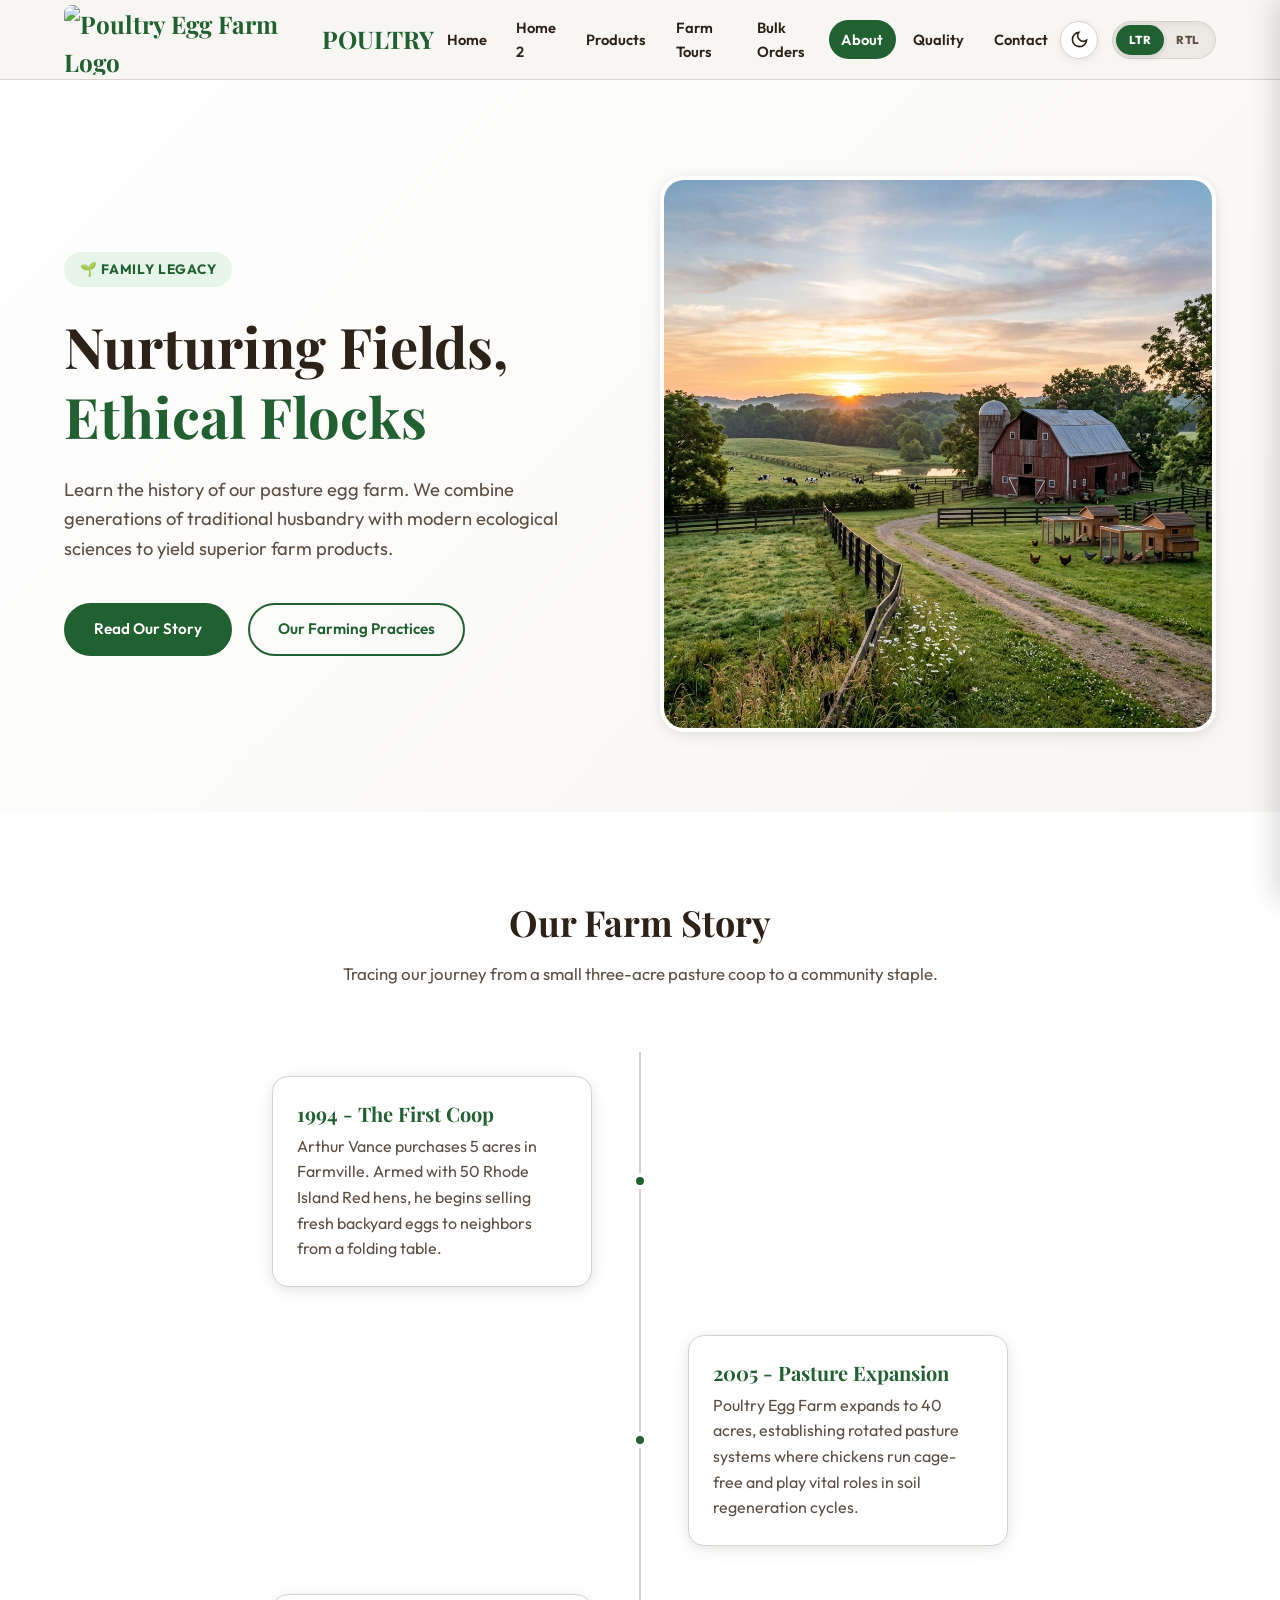
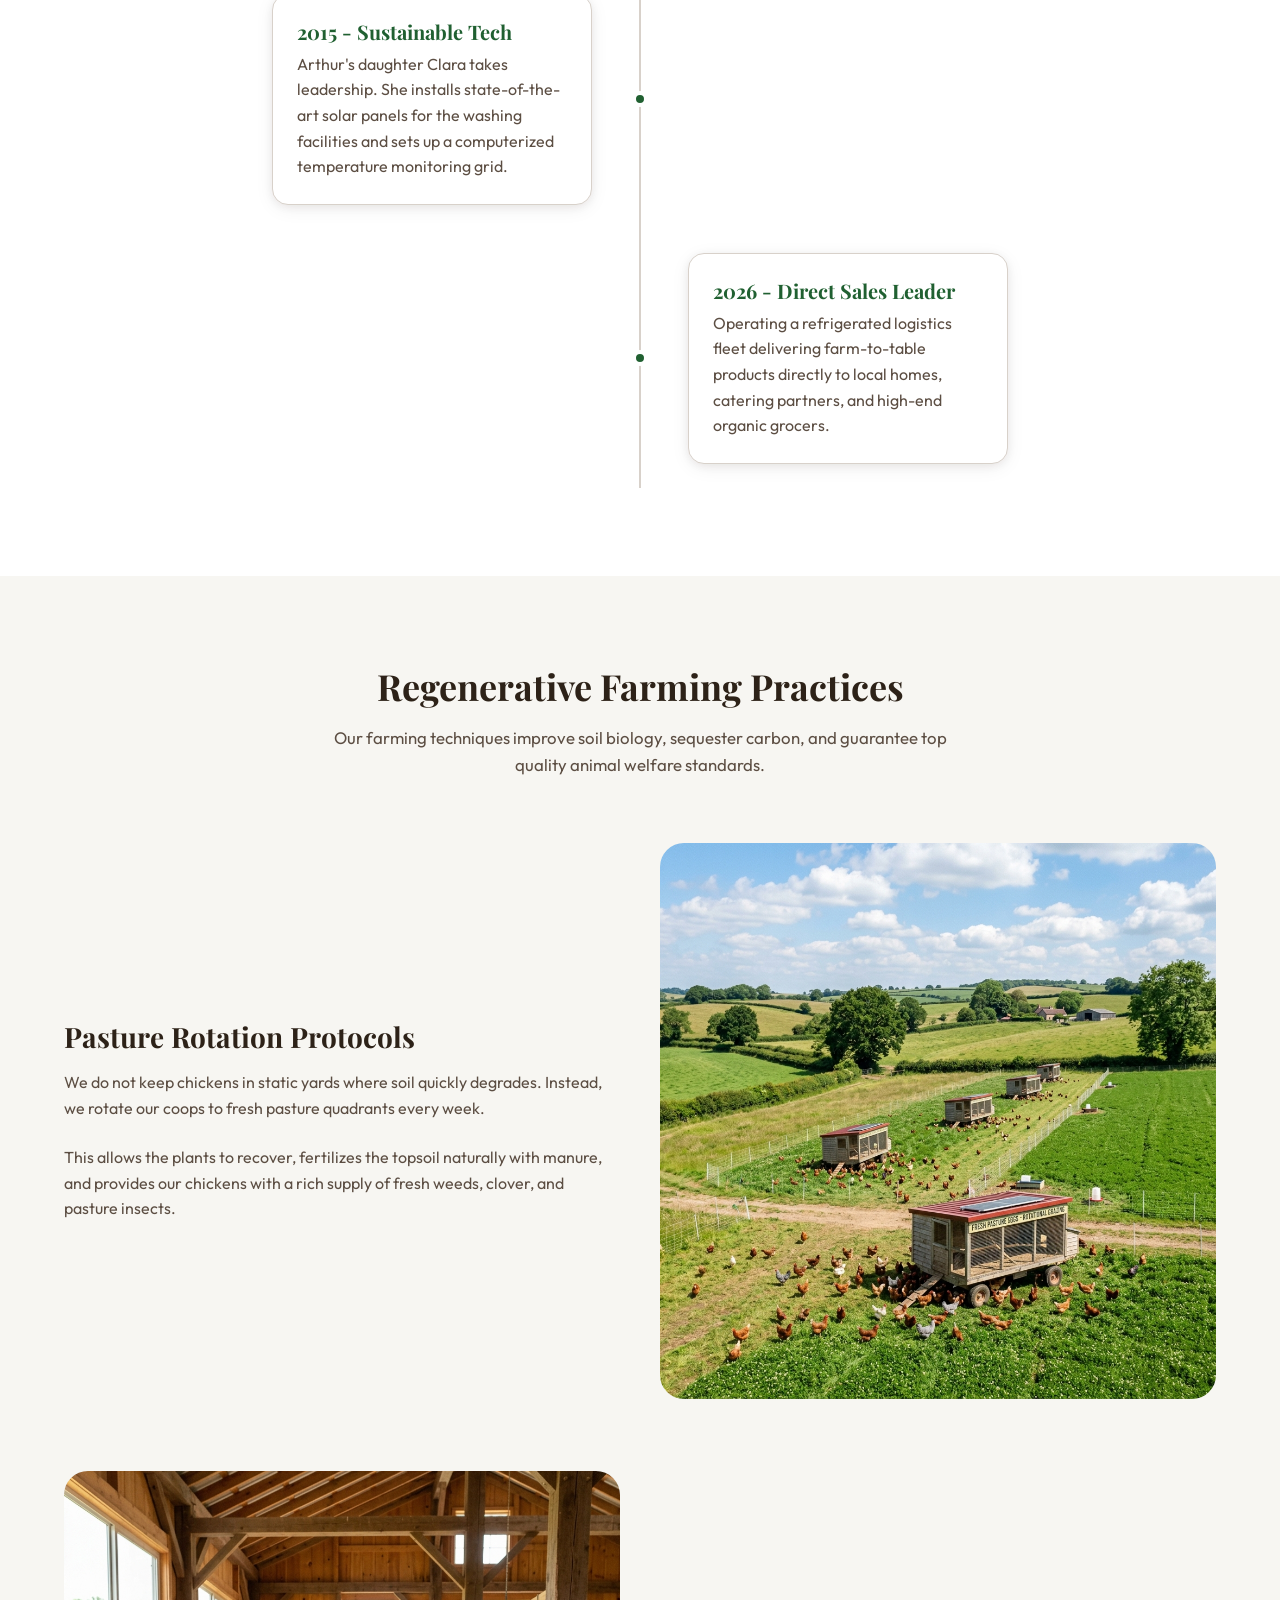
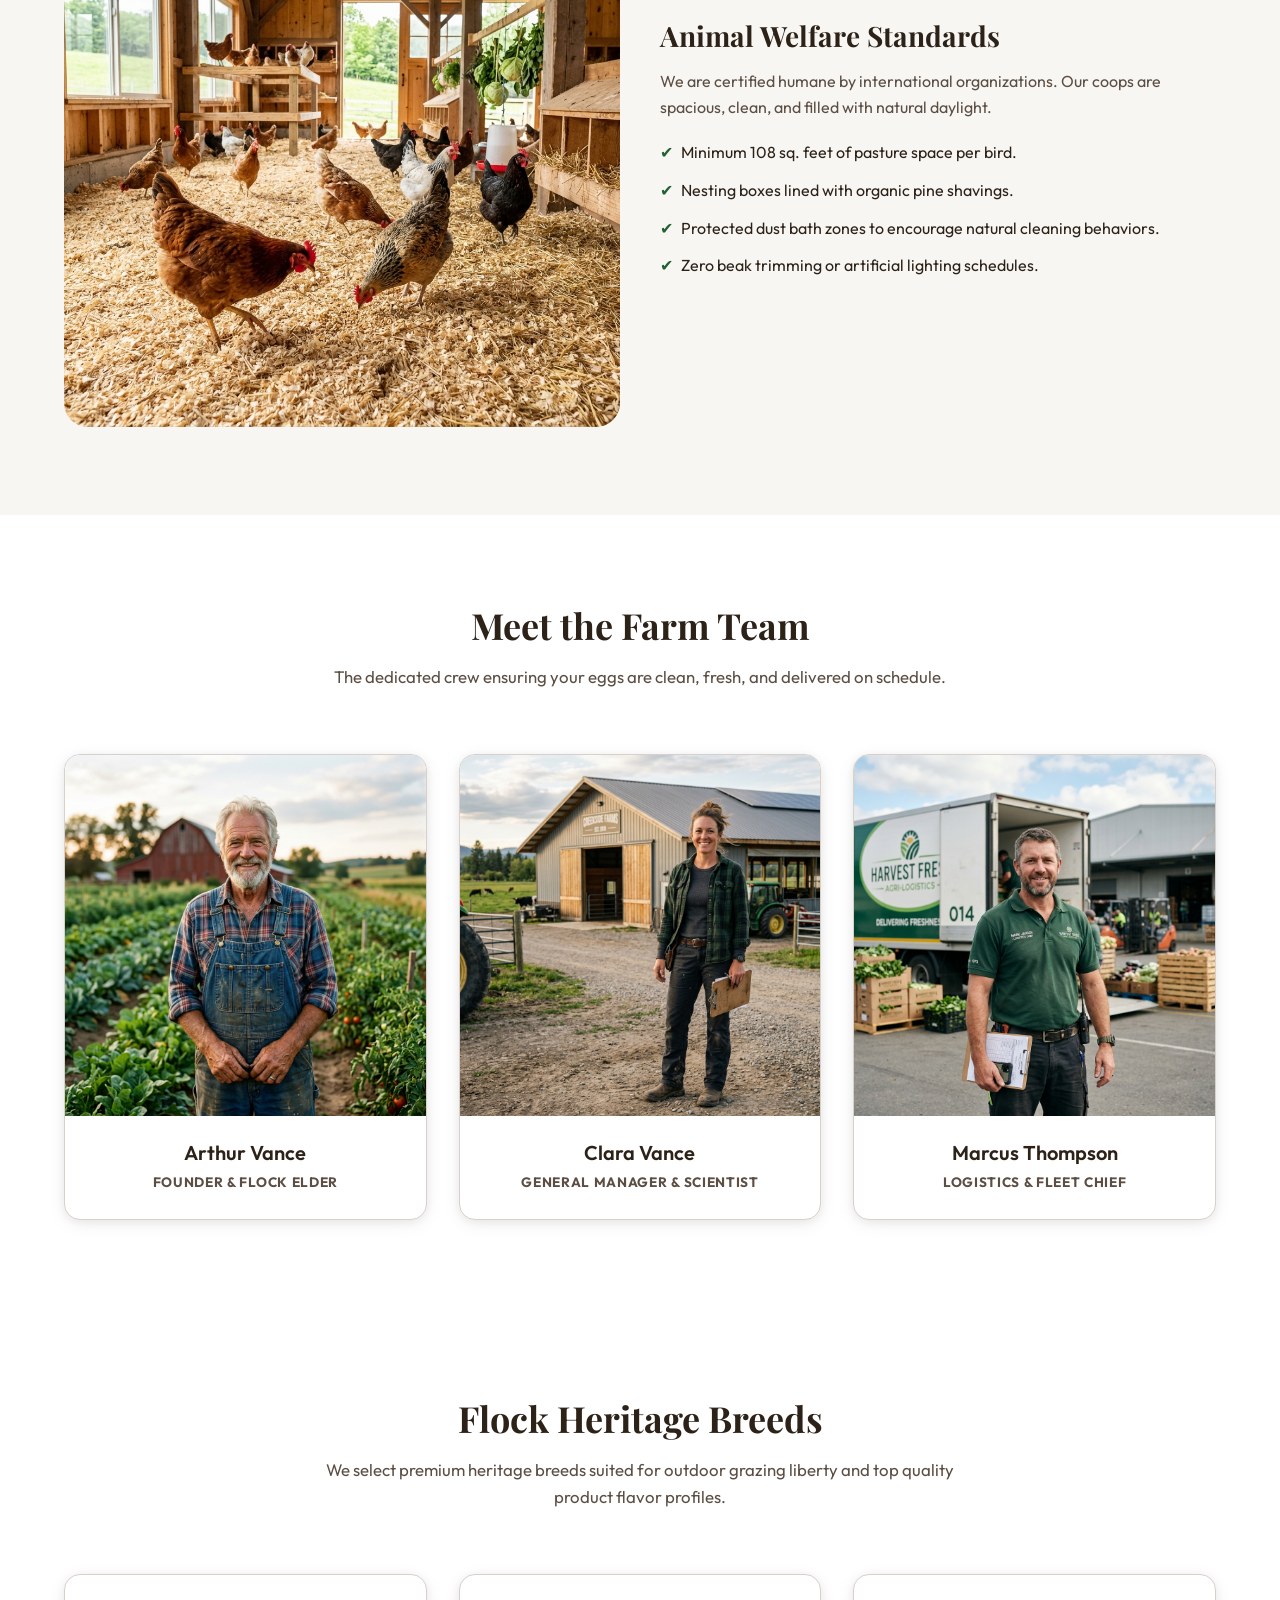
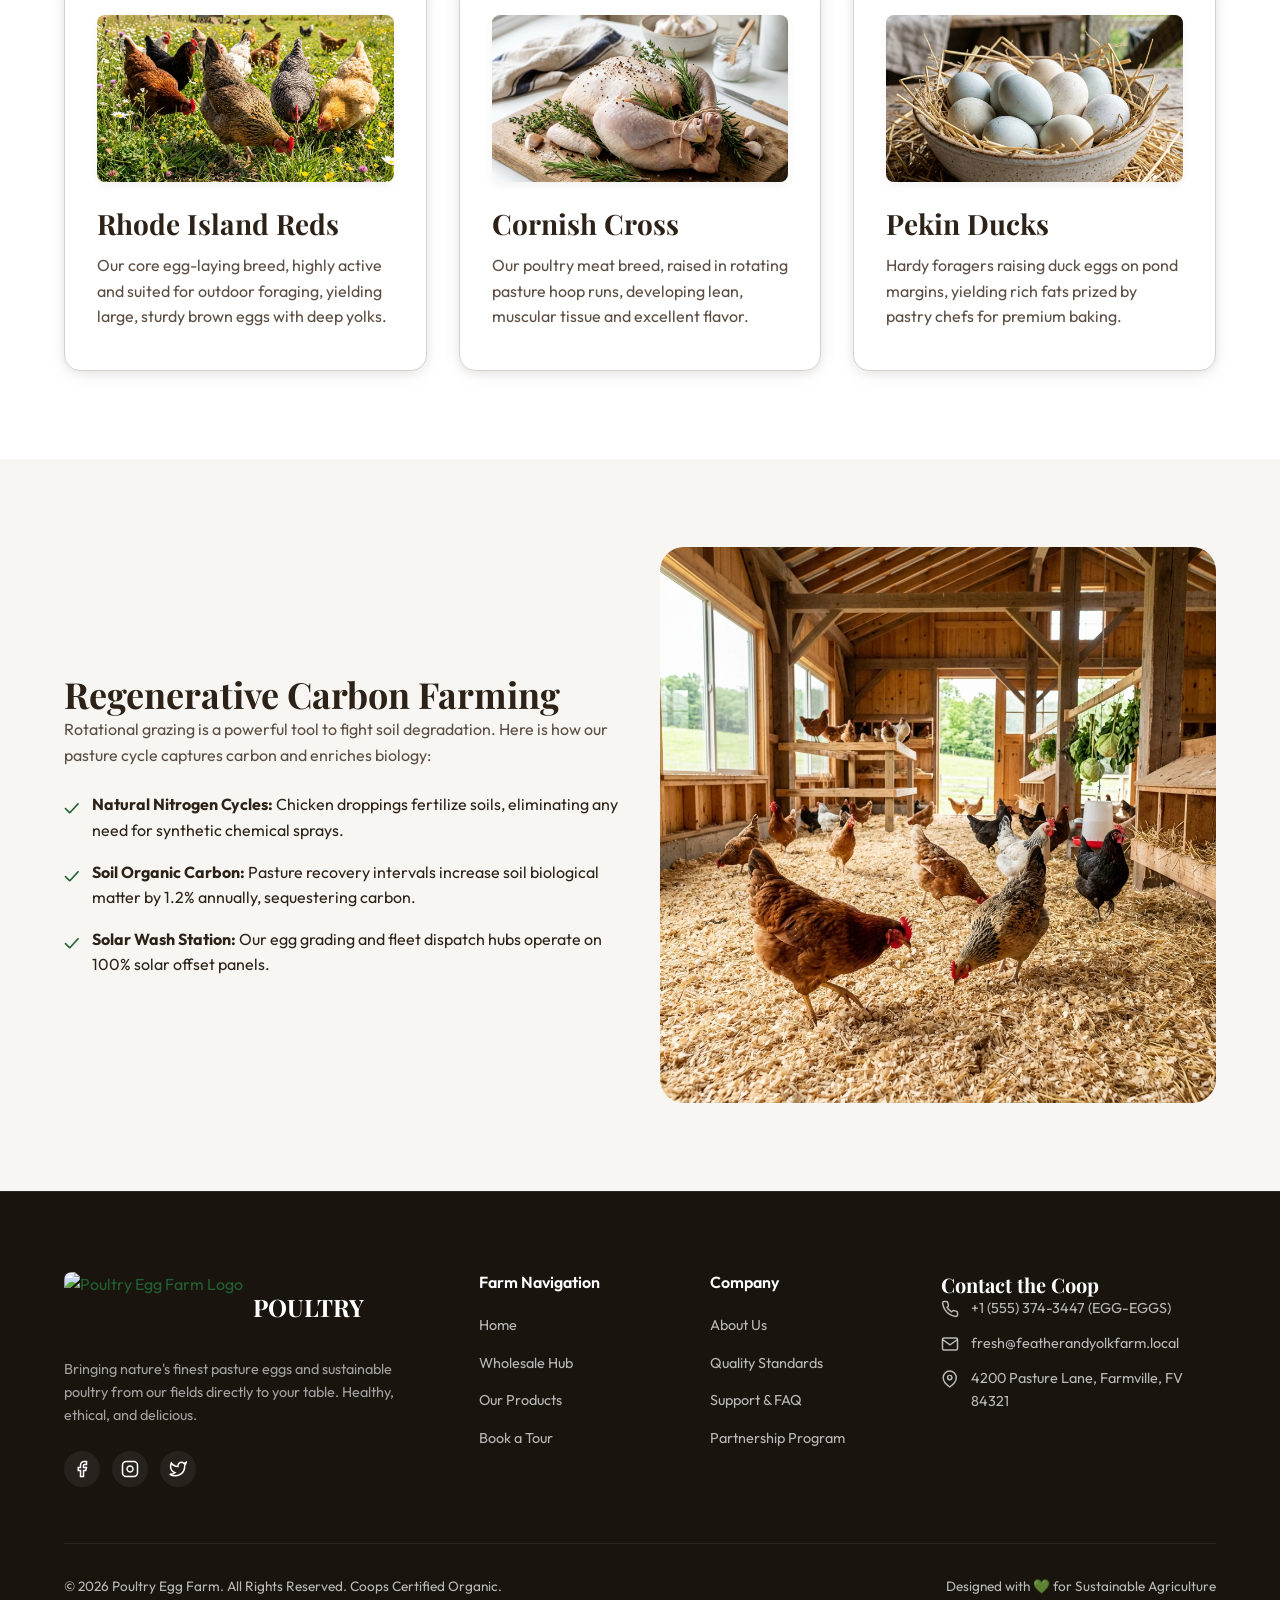
==== commit c66b118d: "commit" ====
--- a/about.html
+++ b/about.html
@@ -3,8 +3,8 @@
 <head>
   <meta charset="UTF-8">
   <meta name="viewport" content="width=device-width, initial-scale=1.0">
-  <title>About Us & Sustainable Practices | Poultry Egg Farm Farm</title>
-  <meta name="description" content="Discover the history of Poultry Egg Farm Farm. Learn about our cage-free, pasture-raised animal welfare standards and meet our dedicated family team.">
+  <title>About Us & Sustainable Practices | Poultry Egg Farm</title>
+  <meta name="description" content="Discover the history of Poultry Egg Farm. Learn about our cage-free, pasture-raised animal welfare standards and meet our dedicated family team.">
   <link rel="stylesheet" href="css/style.css">
   <link rel="icon" type="image/svg+xml" href="assets/favicon.svg">
 </head>
@@ -15,8 +15,8 @@
   <nav class="mobile-nav" aria-label="Mobile Navigation">
     <div class="mobile-nav-header">
       <a href="index.html" class="logo">
-        <img src="assets/brand_logo.png" alt="Poultry Egg Farm Logo" style="height: 40px; width: auto; object-fit: contain; margin-right: 8px;">
-        <span>Poultry Egg Farm Farm</span>
+        <img src="assets/brand_logo.jpg" alt="Poultry Egg Farm Logo" style="height: 70px; width: auto; object-fit: contain; margin-right: 8px;"><span>POULTRY</span>
+        
       </a>
       <button class="mobile-nav-close btn-icon" aria-label="Close Mobile Menu">✕</button>
     </div>
@@ -41,8 +41,8 @@
   <header>
     <div class="container header-container">
       <a href="index.html" class="logo">
-        <img src="assets/brand_logo.png" alt="Poultry Egg Farm Logo" style="height: 40px; width: auto; object-fit: contain; margin-right: 8px;">
-        <span>Poultry Egg Farm Farm</span>
+        <img src="assets/brand_logo.jpg" alt="Poultry Egg Farm Logo" style="height: 70px; width: auto; object-fit: contain; margin-right: 8px;"><span>POULTRY</span>
+        
       </a>
       
       <ul class="nav-menu">
@@ -284,8 +284,8 @@
       <div class="footer-top">
         <div class="footer-brand">
           <a href="index.html" style="display: flex; align-items: center; gap: 10px; margin-bottom: 1rem; text-decoration: none; color: var(--primary);">
-            <img src="assets/brand_logo.png" alt="Poultry Egg Farm Logo" style="height: 40px; width: auto; object-fit: contain;">
-            <h3 style="margin: 0;">Poultry Egg Farm Farm</h3>
+            <img src="assets/brand_logo.jpg" alt="Poultry Egg Farm Logo" style="height: 70px; width: auto; object-fit: contain;">
+            <h3 style="margin: 0;">POULTRY</h3>
           </a>
           <p>Bringing nature's finest pasture eggs and sustainable poultry from our fields directly to your table. Healthy, ethical, and delicious.</p>
           <div class="footer-socials">
@@ -337,7 +337,7 @@
         </div>
       </div>
       <div class="footer-bottom">
-        <span>© 2026 Poultry Egg Farm Farm. All Rights Reserved. Coops Certified Organic.</span>
+        <span>© 2026 Poultry Egg Farm. All Rights Reserved. Coops Certified Organic.</span>
         <span>Designed with 💚 for Sustainable Agriculture</span>
       </div>
     </div>
